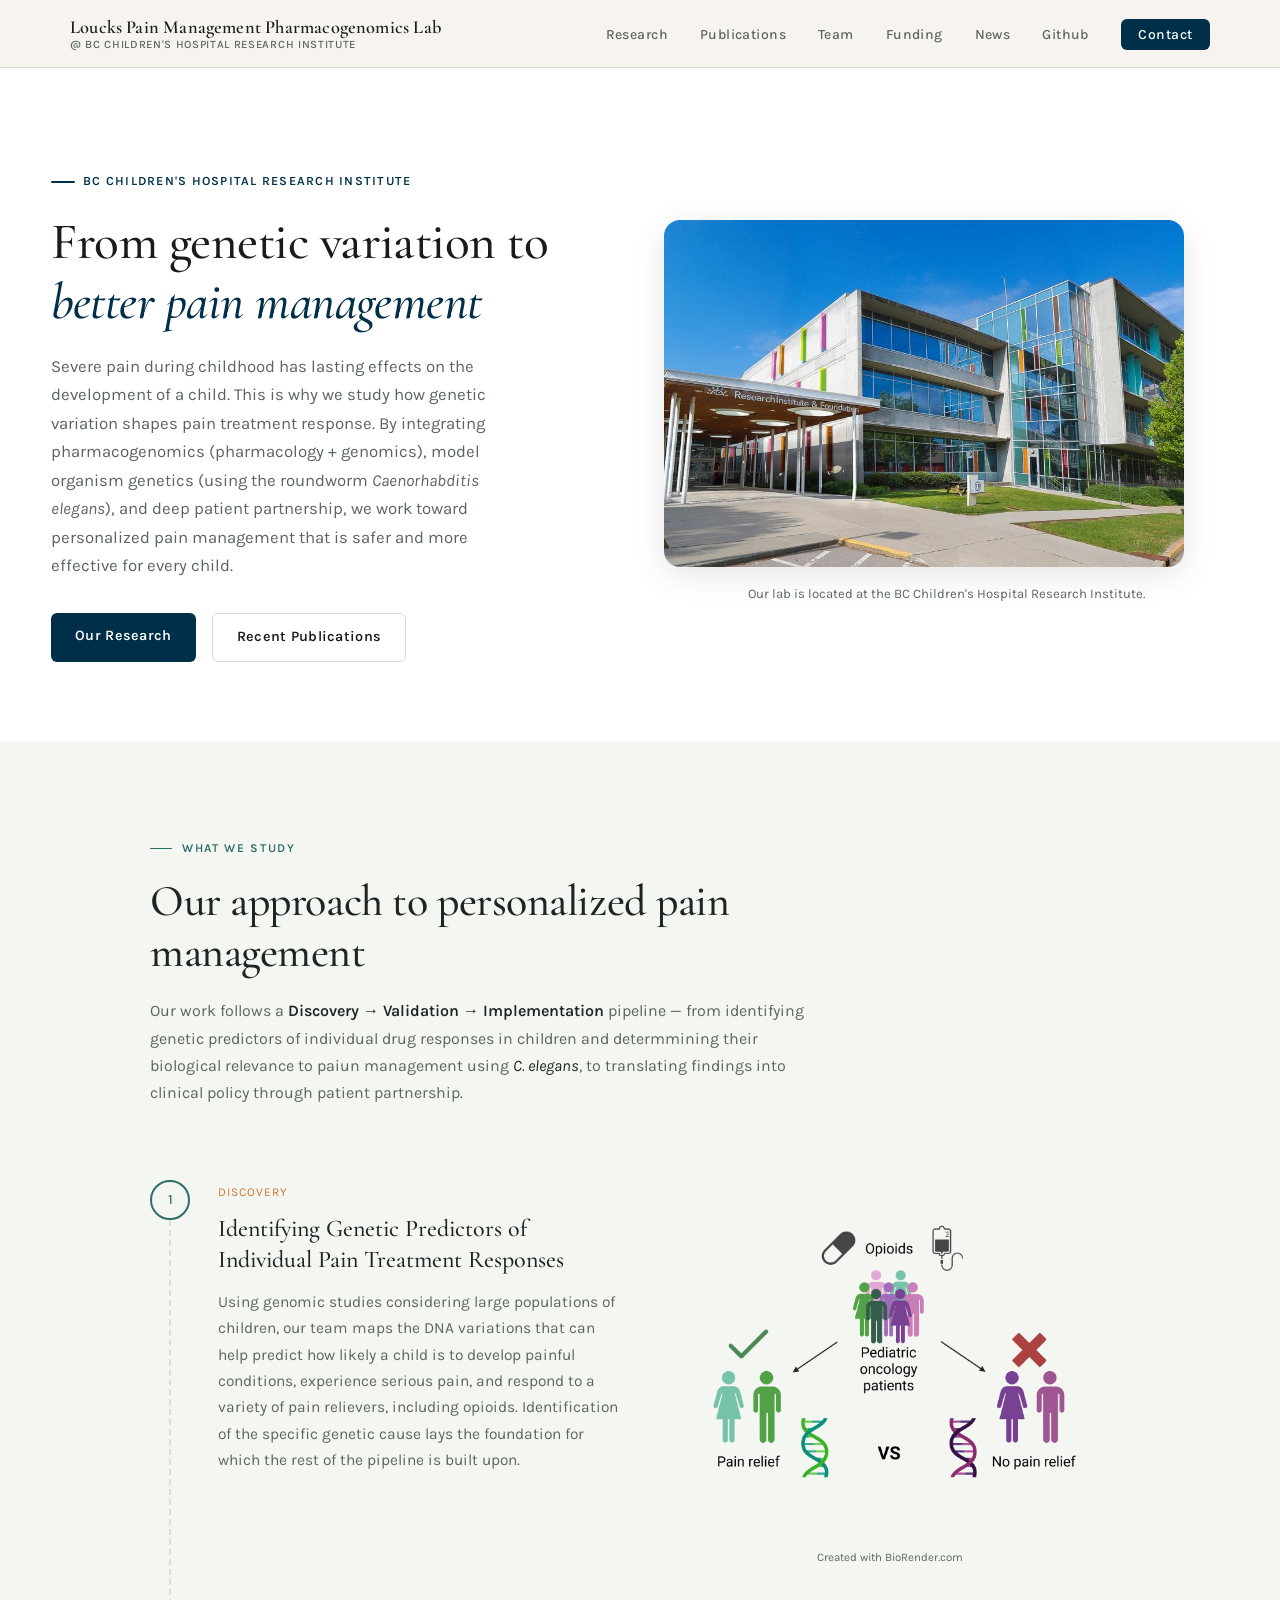
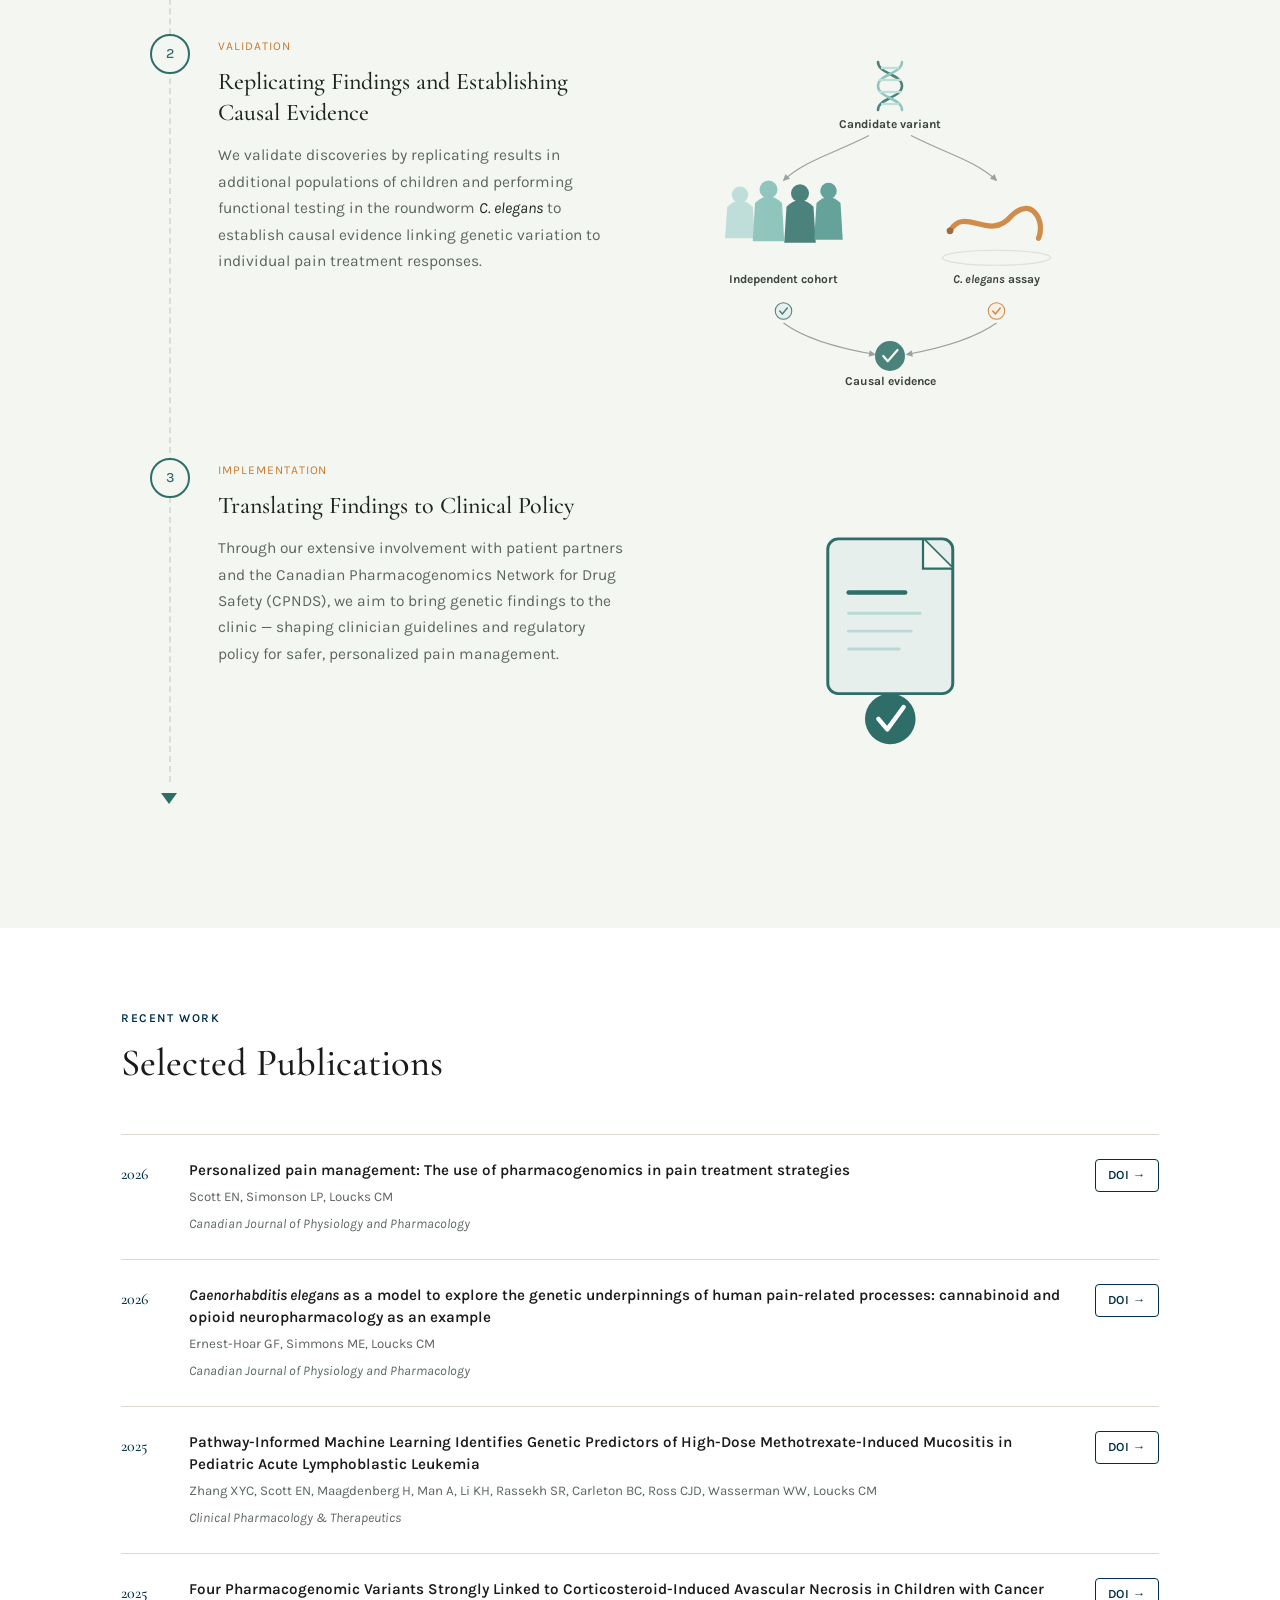
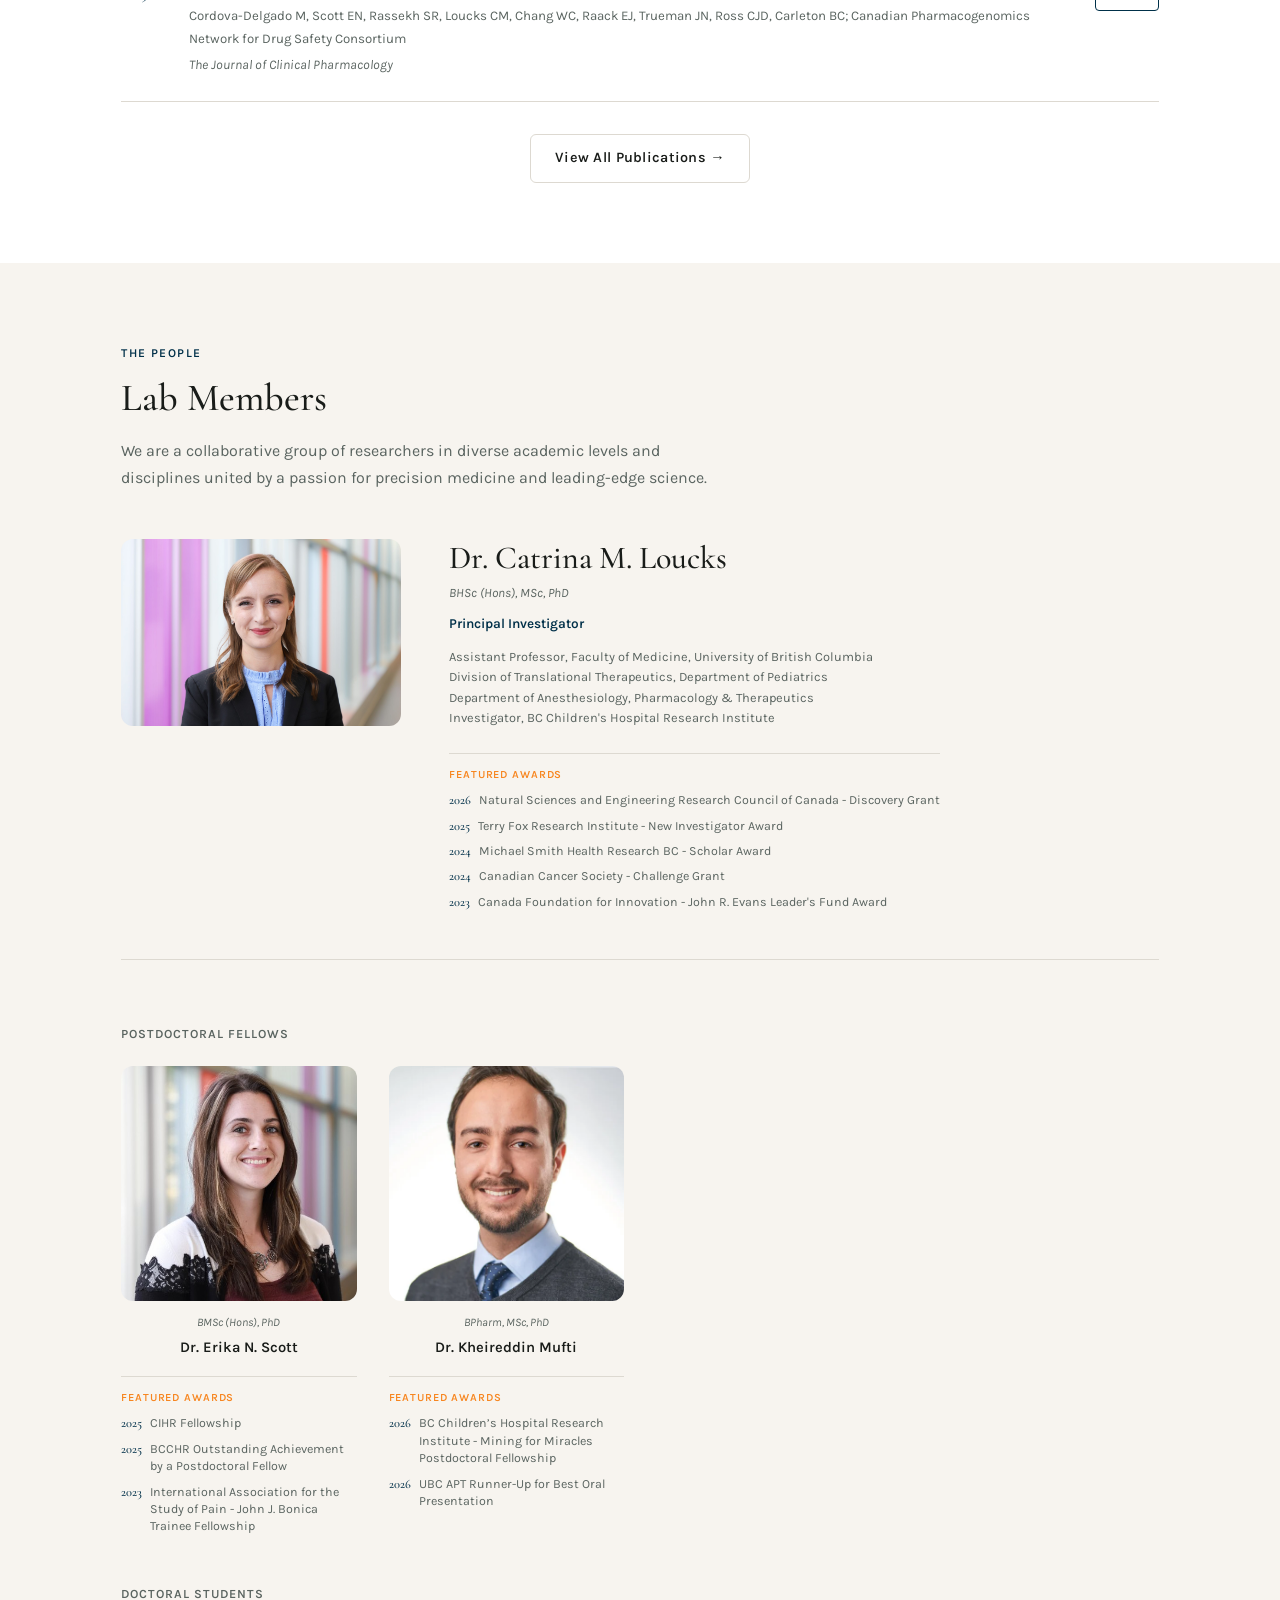
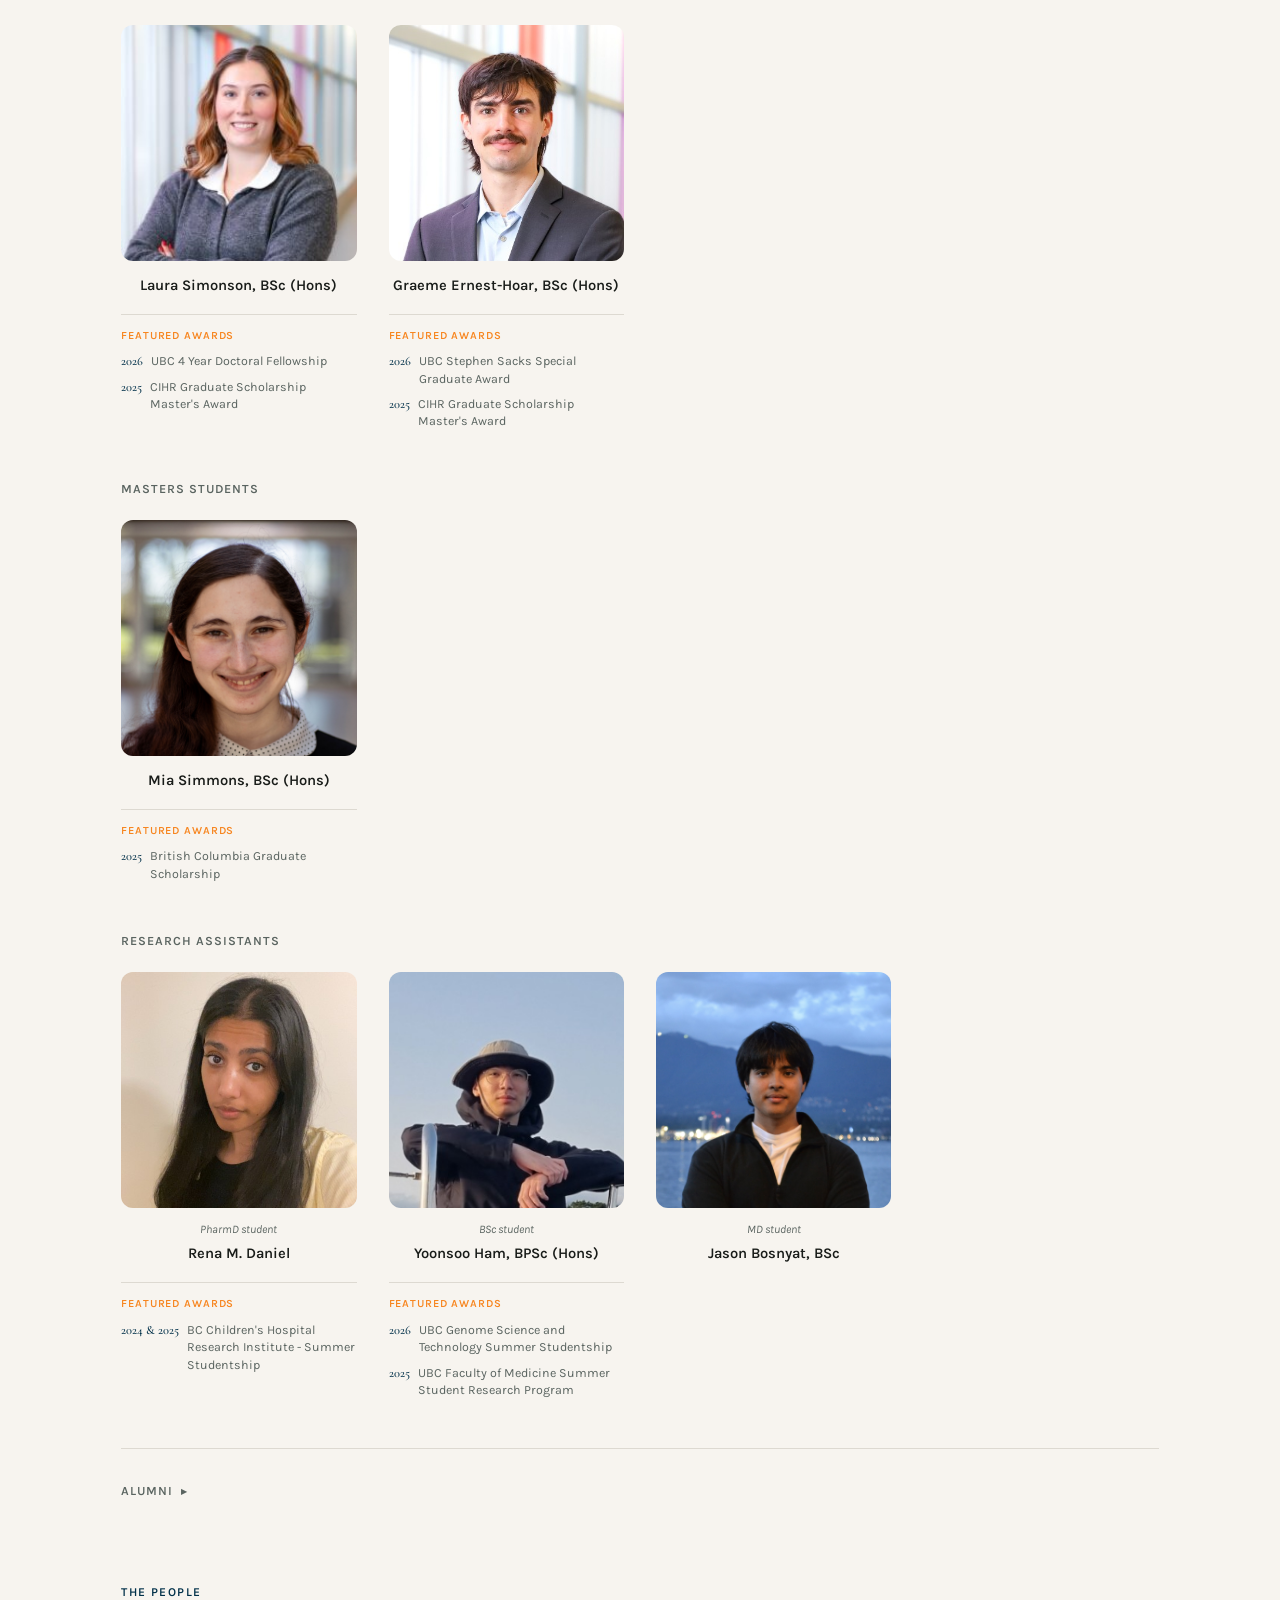
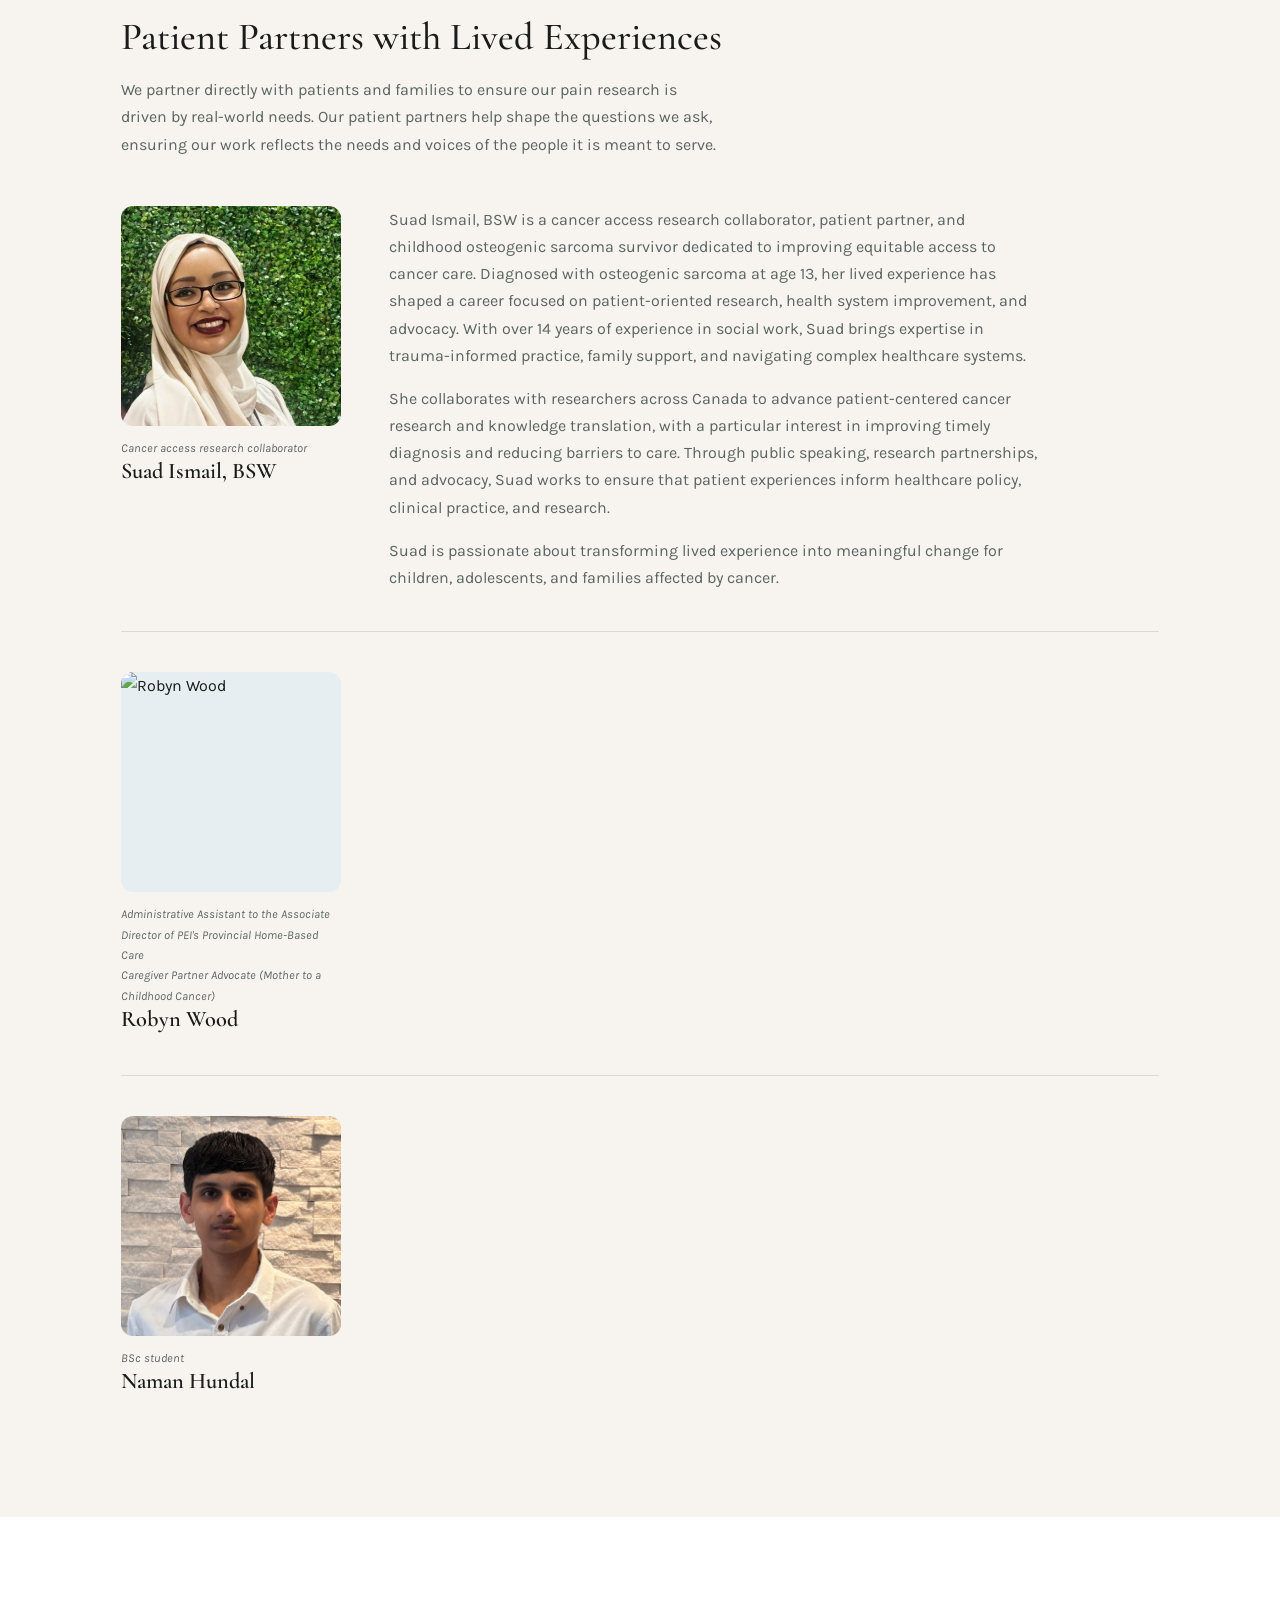
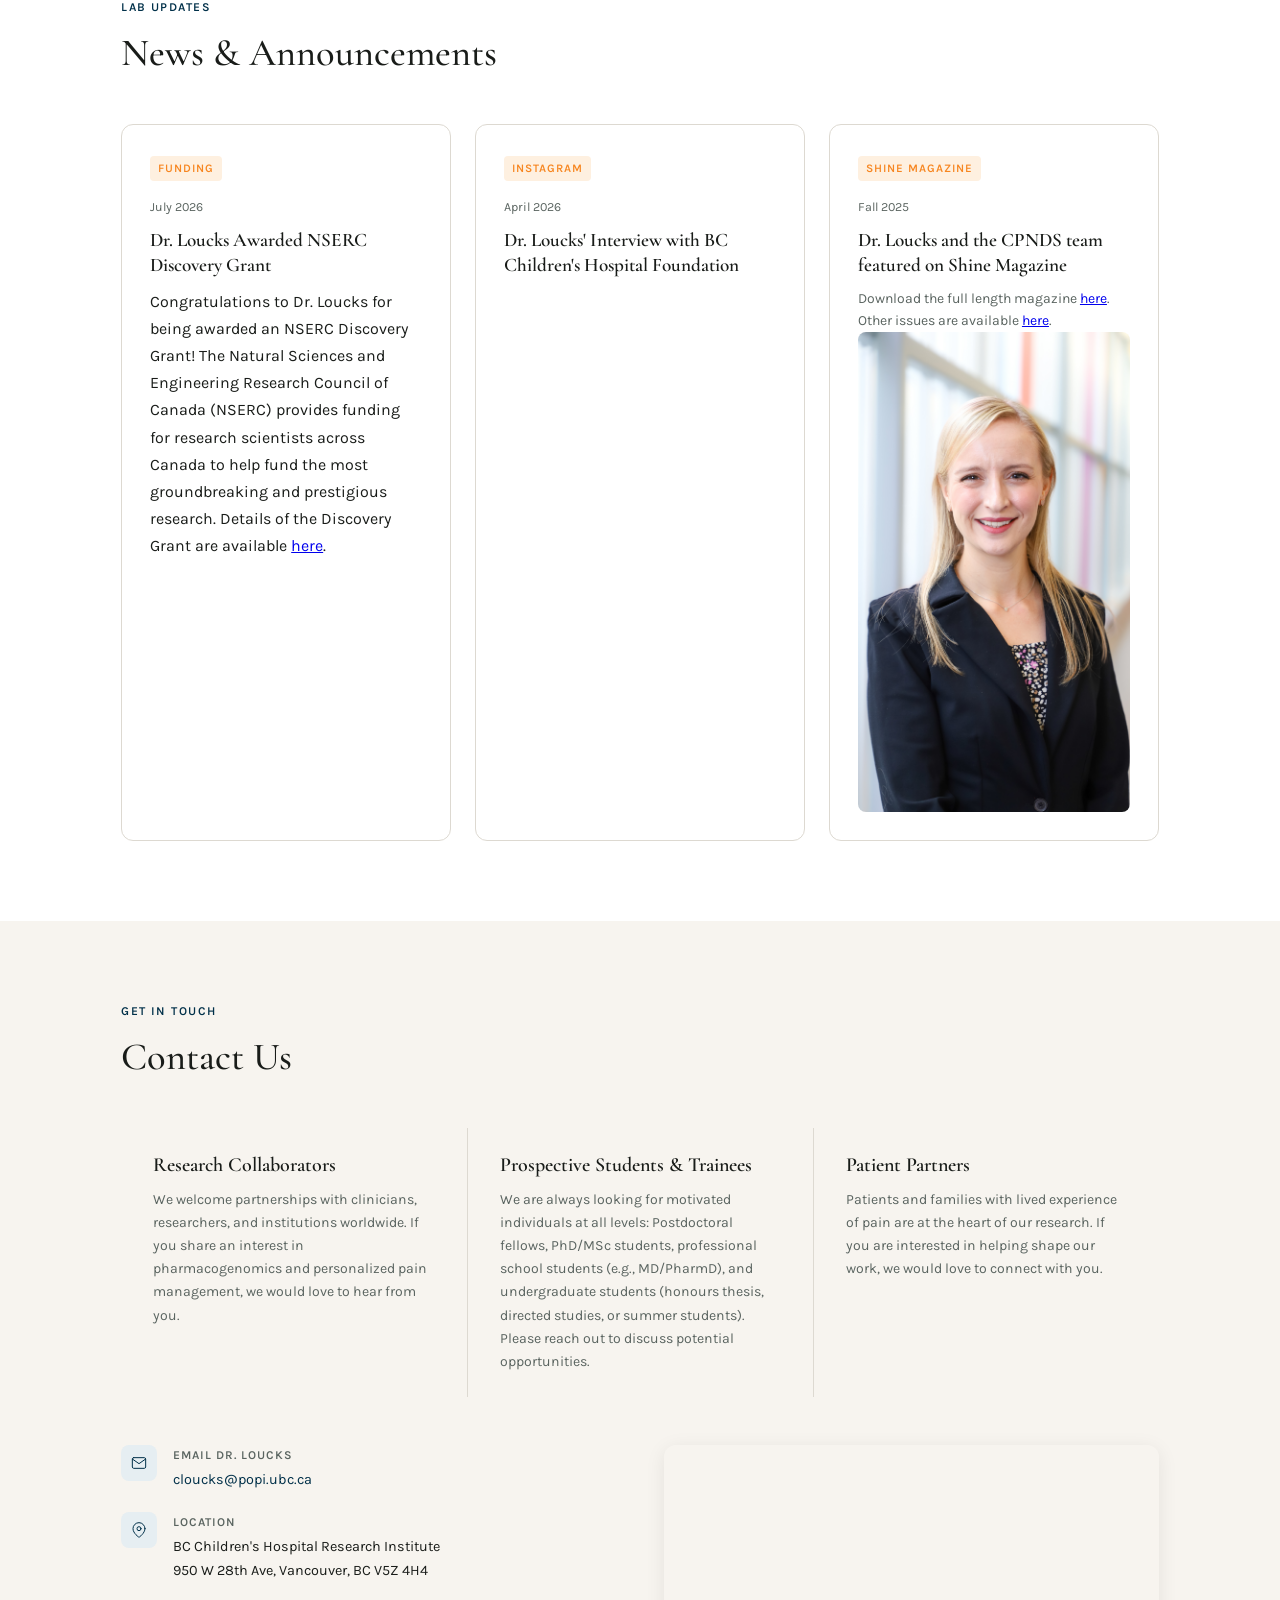
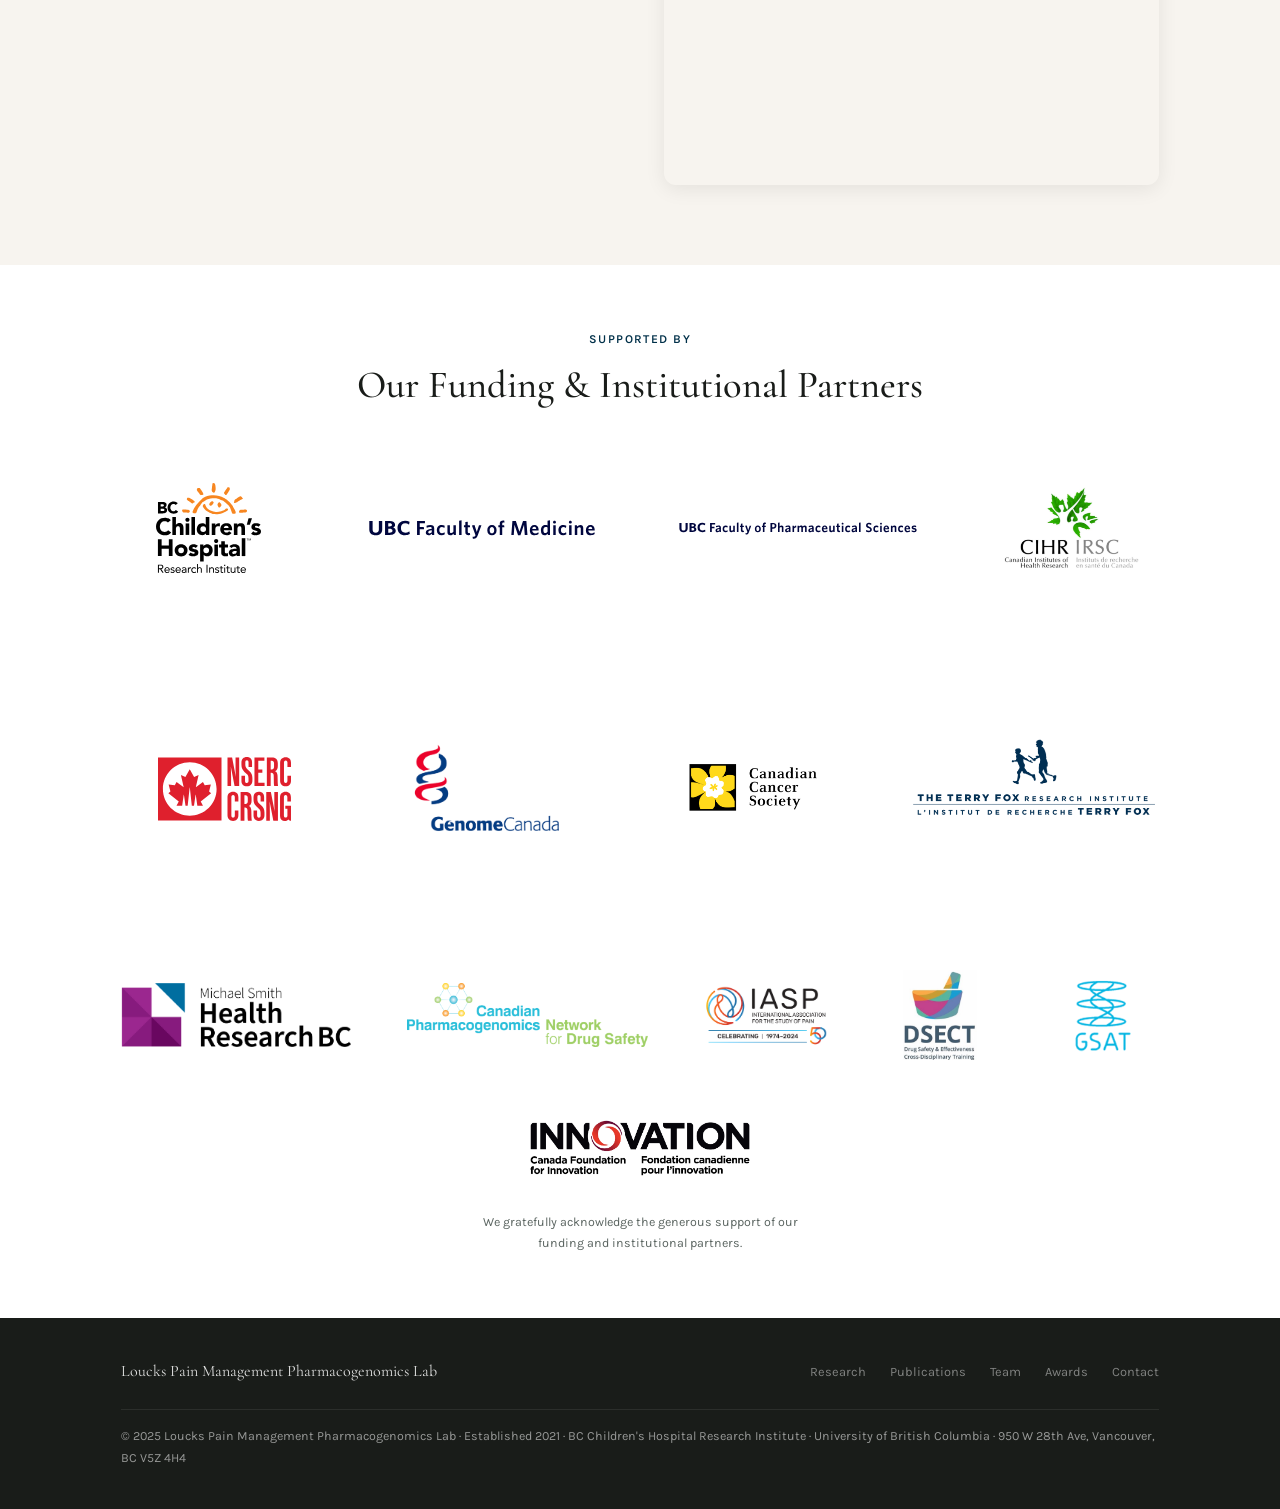
==== index.html @ 2e73eca7 "Added Robyn" ====
<!DOCTYPE html>
<html lang="en">
<head>
  <meta charset="UTF-8" />
  <meta name="viewport" content="width=device-width, initial-scale=1.0" />
  <title>Loucks Pain Management Pharmacogenomics Lab — BC Children's Hospital Research Institute</title>

  <!-- ── Google Fonts ── -->
  <link rel="preconnect" href="https://fonts.googleapis.com" />
  <link rel="preconnect" href="https://fonts.gstatic.com" crossorigin />
  <link href="https://fonts.googleapis.com/css2?family=Cormorant+Garamond:ital,wght@0,400;0,500;0,600;1,400;1,500&family=Karla:wght@400;500;600&display=swap" rel="stylesheet" />

  <link rel="stylesheet" href="style.css" />
</head>
<body>

<!-- ════════════════════════════════════════════════════════════════════
     NAVIGATION
     ════════════════════════════════════════════════════════════════════ -->
<nav>
  <div class="nav-inner">
    <a href="#" class="nav-brand">
      <div class="nav-wordmark">
        Loucks Pain Management Pharmacogenomics Lab
        <span>@ BC Children's Hospital Research Institute</span>
      </div>
    </a>
    <ul class="nav-links">
      <li><a href="#research">Research</a></li>
      <li><a href="#publications">Publications</a></li>
      <li><a href="#team">Team</a></li>
      <li><a href="awards.html">Funding</a></li>
      <li><a href="#news">News</a></li>
      <li><a href="https://github.com/louckslab">Github</a></li>
      <li><a href="#contact" class="nav-contact-btn">Contact</a></li>
    </ul>
  </div>
</nav>

<!-- ════════════════════════════════════════════════════════════════════
     HERO
     ════════════════════════════════════════════════════════════════════ -->
<section id="hero">
  <div class="site-wrap">
    <div class="hero-grid">
      <div>
        <div class="hero-eyebrow">BC Children's Hospital Research Institute</div>
        <h1 class="hero-title">
          From genetic variation to<br>
          <em>better pain management</em>
        </h1>
        <p class="hero-desc">
          Severe pain during childhood has lasting effects on the development of a child. This is why
          we study how genetic variation shapes pain treatment response. By integrating pharmacogenomics (pharmacology
          + genomics), model organism genetics (using the roundworm <em>Caenorhabditis elegans</em>), and deep patient partnership, we work toward
          personalized pain management that is safer and more effective for every child.
        </p>
        <div class="btn-row">
          <a href="#research" class="btn-primary">Our Research</a>
          <a href="#publications" class="btn-outline">Recent Publications</a>
        </div>


      </div>

      <!-- ── Hero visual — BCCHRI building photo with caption ── -->
      <div class="hero-visual">
        <div class="hero-photo">
          <img src="images/Funders/BCCHRI-externalPic.jpg" alt="BC Children's Hospital Research Institute" />
        </div>
        <p class="hero-photo-caption">Our lab is located at the BC Children's Hospital Research Institute.</p>
      </div>
    </div>
  </div>
</section>

<!-- ════════════════════════════════════════════════════════════════════
     RESEARCH  —  progress bar with three stage columns
     ════════════════════════════════════════════════════════════════════ -->

<section id="research" class="research">
  <div class="site-wrap">
 
    <div class="research-head">
      <div class="section-label">What We Study</div>
      <h2 class="section-title">Our approach to personalized pain management</h2>
      <p class="section-lead">
        Our work follows a <strong>Discovery → Validation → Implementation</strong>
        pipeline — from identifying genetic predictors of individual drug responses in children and
        determmining their biological relevance to paiun management using <em>C. elegans</em>, to translating
        findings into clinical policy through patient partnership.
      </p>
    </div>
 
    <!-- Vertical pipeline: one rail runs top to bottom, arrow points down -->
    <div class="pipeline-col">
 
      <article class="stage-row">
        <div class="stage-marker"><div class="ring">1</div></div>
        <div class="stage-content">
          <div class="stage-text">
            <div class="stage-eyebrow">Discovery</div>
            <h3 class="stage-title">Identifying Genetic Predictors of Individual Pain Treatment Responses</h3>
            <p class="stage-desc">Using genomic studies considering large populations of children, our team maps the DNA variations that can help predict how likely a child is 
              to develop painful conditions, experience serious pain, and respond to a variety of pain relievers, including opioids. 
              Identification of the specific genetic cause lays the foundation for which the rest of the pipeline is built upon.</p>
          </div>
          <figure class="stage-figure">
            <div class="stage-figure-visual">
              <img src="images/Figures/discovery-transparent.png" alt="discovery figure" />
            </div>
            <figcaption>Created with BioRender.com</figcaption>
          </figure>
        </div>
      </article>
 
      <article class="stage-row">
        <div class="stage-marker"><div class="ring">2</div></div>
        <div class="stage-content">
          <div class="stage-text">
            <div class="stage-eyebrow">Validation</div>
            <h3 class="stage-title">Replicating Findings and Establishing Causal Evidence</h3>
            <p class="stage-desc">
              We validate discoveries by replicating results in additional populations of children and performing functional testing in the roundworm 
              <em>C. elegans</em> to establish causal evidence linking genetic variation to individual pain treatment responses.
            </p>
          </div>
          <figure class="stage-figure">
            <div class="stage-figure-visual">
              <svg viewBox="0 0 640 480" width="100%" height="100%" role="img" aria-labelledby="valFigTitle valFigDesc">
                <title id="valFigTitle">Replicating findings and establishing causal evidence</title>
                <desc id="valFigDesc">A candidate genetic variant is tested in an independent cohort of children and through functional assays in C. elegans. Both lines of evidence converge on causal evidence linking the variant to pain treatment response.</desc>
          
                <defs>
                  <marker id="arrowhead" viewBox="0 0 10 10" refX="8" refY="5" markerWidth="7" markerHeight="7" orient="auto-start-reverse">
                    <path d="M1,1 L9,5 L1,9 Z" fill="#8B9490"/>
                  </marker>
                </defs>
          
                <style>
                  text { font-family: 'Karla', 'Helvetica Neue', Arial, sans-serif; fill: #1C2521; }
                  .title   { font-size: 16px; font-weight: 700; }
                  .subtle  { font-size: 12.5px; fill: #5B665F; }
                  .connector { fill: none; stroke: #8B9490; stroke-width: 1.6; }
                </style>
          
                <g transform="translate(320,72)">
                  <path d="M-16,-32 C-16,-16 16,-16 16,0 C16,16 -16,16 -16,32" fill="none" stroke="#2F6E68" stroke-width="3.4" stroke-linecap="round"/>
                  <path d="M16,-32 C16,-16 -16,-16 -16,0 C-16,16 16,16 16,32" fill="none" stroke="#7FBDB5" stroke-width="3.4" stroke-linecap="round"/>
                  <line x1="-12" y1="-24" x2="12" y2="-24" stroke="#B7DAD5" stroke-width="3"/>
                  <line x1="-15" y1="-8"  x2="15" y2="-8"  stroke="#B7DAD5" stroke-width="3"/>
                  <line x1="-15" y1="8"   x2="15" y2="8"   stroke="#B7DAD5" stroke-width="3"/>
                  <line x1="-12" y1="24"  x2="12" y2="24"  stroke="#B7DAD5" stroke-width="3"/>
                </g>
                <text class="title" x="320" y="128" text-anchor="middle">Candidate variant</text>
          
                <path class="connector" d="M292,138 C245,162 205,172 178,198" marker-end="url(#arrowhead)"/>
                <path class="connector" d="M348,138 C395,162 435,172 462,198" marker-end="url(#arrowhead)"/>
          
                <g transform="translate(178,255)">
                  <g fill="#B7DAD5">
                    <circle cx="-58" cy="-38" r="11"/>
                    <path d="M-75,-22 Q-58,-38 -41,-22 L-38,20 L-78,20 Z"/>
                  </g>
                  <g fill="#7FBDB5">
                    <circle cx="-20" cy="-45" r="12"/>
                    <path d="M-38,-27 Q-20,-45 -2,-27 L1,24 L-41,24 Z"/>
                  </g>
                  <g fill="#2F6E68">
                    <circle cx="22" cy="-40" r="12"/>
                    <path d="M4,-22 Q22,-40 40,-22 L43,26 L1,26 Z"/>
                  </g>
                  <g fill="#4C948C">
                    <circle cx="60" cy="-43" r="11"/>
                    <path d="M44,-27 Q60,-43 76,-27 L79,22 L41,22 Z"/>
                  </g>
                </g>
                <text class="title"  x="178" y="335" text-anchor="middle">Independent cohort</text>
          
                <g transform="translate(178,372)">
                  <circle r="11" fill="#E7EFED" stroke="#2F6E68" stroke-width="1.4"/>
                  <path d="M-5,0 L-1.5,4 L5,-4" fill="none" stroke="#2F6E68" stroke-width="2" stroke-linecap="round" stroke-linejoin="round"/>
                </g>
          
                <g transform="translate(462,255)">
                  <path d="M-62,10 C-42,-24 -10,26 20,-10 C46,-36 66,-4 56,20"
                        fill="none" stroke="#C97A2E" stroke-width="7" stroke-linecap="round"/>
                  <circle cx="-62" cy="10" r="4.5" fill="#8A5620"/>
                  <ellipse cx="0" cy="46" rx="72" ry="10" fill="none" stroke="#D8DED6" stroke-width="1.6"/>
                </g>
                <text class="title"  x="462" y="335" text-anchor="middle"><tspan font-style="italic">C. elegans</tspan> assay</text>
          
                <g transform="translate(462,372)">
                  <circle r="11" fill="#FBEEE0" stroke="#C97A2E" stroke-width="1.4"/>
                  <path d="M-5,0 L-1.5,4 L5,-4" fill="none" stroke="#C97A2E" stroke-width="2" stroke-linecap="round" stroke-linejoin="round"/>
                </g>
          
                <path class="connector" d="M178,388 C210,412 265,424 300,430" marker-end="url(#arrowhead)"/>
                <path class="connector" d="M462,388 C428,412 375,424 342,430" marker-end="url(#arrowhead)"/>
          
                <g transform="translate(320,432)">
                  <circle r="20" fill="#2F6E68"/>
                  <path d="M-9,0 L-3,7 L10,-8" fill="none" stroke="#F4F6F1" stroke-width="3" stroke-linecap="round" stroke-linejoin="round"/>
                </g>
                <text class="title" x="320" y="470" text-anchor="middle">Causal evidence</text>
              </svg>
            </div>
          </figure>

        </div>
      </article>
 
      <article class="stage-row">
        <div class="stage-marker"><div class="ring">3</div></div>
        <div class="stage-content">
          <div class="stage-text">
            <div class="stage-eyebrow">Implementation</div>
            <h3 class="stage-title">Translating Findings to Clinical Policy</h3>
            <p class="stage-desc">Through our extensive involvement with patient partners and the Canadian Pharmacogenomics Network for Drug Safety (CPNDS), we aim to bring genetic findings 
              to the clinic — shaping clinician guidelines and regulatory policy for safer, personalized pain management.</p>
          </div>
          <figure class="stage-figure">
            <div class="stage-figure-visual">
              <svg class="impl-svg" viewBox="0 0 120 150" width="100%" height="100%" role="img" aria-label="Clinical guideline document with checkmark">
                <!-- page body -->
                <rect x="18" y="10" width="84" height="104" rx="7"
                      fill="#E7EFED" stroke="#2F6E68" stroke-width="2"/>
                <!-- folded corner -->
                <path d="M82,10 L102,30" fill="none" stroke="#2F6E68" stroke-width="2"/>
                <path d="M82,10 L82,30 L102,30" fill="#F4F6F1" stroke="#2F6E68" stroke-width="1.5"/>
                <!-- heading line (teal, bold) -->
                <line x1="32" y1="46" x2="70" y2="46" stroke="#2F6E68" stroke-width="3" stroke-linecap="round"/>
                <!-- body lines (muted) -->
                <line x1="32" y1="60" x2="80" y2="60" stroke="#B7DAD5" stroke-width="2" stroke-linecap="round"/>
                <line x1="32" y1="72" x2="74" y2="72" stroke="#B7DAD5" stroke-width="2" stroke-linecap="round"/>
                <line x1="32" y1="84" x2="66" y2="84" stroke="#B7DAD5" stroke-width="2" stroke-linecap="round"/>
                <!-- checkmark circle -->
                <circle cx="60" cy="131" r="17" fill="#2F6E68"/>
                <path d="M52,131 L58,138 L69,123"
                      fill="none" stroke="white" stroke-width="3"
                      stroke-linecap="round" stroke-linejoin="round"/>
              </svg>
            </div>
          </figure>
        </div>
      </article>
 
    </div>
  </div>
</section>


<!-- ════════════════════════════════════════════════════════════════════
     PUBLICATIONS  —  selected publications from Loucks Lab
     Sources: BCCHR profile page, PubMed / DOI links
     ════════════════════════════════════════════════════════════════════ -->
<section id="publications">
  <div class="site-wrap">
    <div class="section-head">
      <div class="section-label">Recent Work</div>
      <h2 class="section-title">Selected Publications</h2>
    </div>

    <div class="pub-list">

      <!-- Publication 1 -->
      <div class="pub-item">
        <div class="pub-year">2026</div>
        <div>
          <div class="pub-title">Personalized pain management: The use of pharmacogenomics in pain treatment strategies</div>
          <div class="pub-authors">Scott EN, Simonson LP, Loucks CM</div>
          <div class="pub-journal">Canadian Journal of Physiology and Pharmacology</div>
        </div>
        <a href="https://doi.org/10.1139/cjpp-2025-0304" class="pub-link" target="_blank" rel="noopener">DOI →</a>
      </div>

      <!-- Publication 2 -->
      <div class="pub-item">
        <div class="pub-year">2026</div>
        <div>
          <div class="pub-title"><em>Caenorhabditis elegans</em> as a model to explore the genetic underpinnings of human pain-related processes: cannabinoid and opioid neuropharmacology as an example</div>
          <div class="pub-authors">Ernest-Hoar GF, Simmons ME, Loucks CM</div>
          <div class="pub-journal">Canadian Journal of Physiology and Pharmacology</div>
        </div>
        <a href="https://doi.org/10.1139/cjpp-2025-0303" class="pub-link" target="_blank" rel="noopener">DOI →</a>
      </div>

      <!-- Publication 3 -->
      <div class="pub-item">
        <div class="pub-year">2025</div>
        <div>
          <div class="pub-title">Pathway-Informed Machine Learning Identifies Genetic Predictors of High-Dose Methotrexate-Induced Mucositis in Pediatric Acute Lymphoblastic Leukemia</div>
          <div class="pub-authors">Zhang XYC, Scott EN, Maagdenberg H, Man A, Li KH, Rassekh SR, Carleton BC, Ross CJD, Wasserman WW, Loucks CM</div>
          <div class="pub-journal">Clinical Pharmacology &amp; Therapeutics</div>
        </div>
        <a href="https://doi.org/10.1002/cpt.70135" class="pub-link" target="_blank" rel="noopener">DOI →</a>
      </div>

      <!-- Publication 4 -->
      <div class="pub-item">
        <div class="pub-year">2025</div>
        <div>
          <div class="pub-title">Four Pharmacogenomic Variants Strongly Linked to Corticosteroid-Induced Avascular Necrosis in Children with Cancer</div>
          <div class="pub-authors">Cordova-Delgado M, Scott EN, Rassekh SR, Loucks CM, Chang WC, Raack EJ, Trueman JN, Ross CJD, Carleton BC; Canadian Pharmacogenomics Network for Drug Safety Consortium</div>
          <div class="pub-journal">The Journal of Clinical Pharmacology</div>
        </div>
        <a href="https://doi.org/10.1002/jcph.70084" class="pub-link" target="_blank" rel="noopener">DOI →</a>
      </div>

    </div>

    <div class="pub-more">
      <a href="all_publications.html" class="btn-outline">View All Publications →</a>
    </div>
  </div>
</section>

<!-- ════════════════════════════════════════════════════════════════════
     TEAM 
     ════════════════════════════════════════════════════════════════════ -->
<section id="team">
  <div class="site-wrap">
    <div class="section-head">
      <div class="section-label">The People</div>
      <h2 class="section-title">Lab Members</h2>
      <p class="section-lead">
        We are a collaborative group of researchers in diverse academic levels and disciplines united by a passion for precision medicine and leading-edge science.
      </p>
    </div>

      <div class="team-pi">
        <div class="team-pi-photo">
          <img src="images/team/catrina_loucks.jpg" alt="Dr. Catrina M. Loucks" />
        </div>
        <div class="team-pi-info">
          <h3 class="team-pi-name">Dr. Catrina M. Loucks</h3>
          <div class="team-pi-credentials">BHSc (Hons), MSc, PhD</div>
          <div class="team-pi-role">Principal Investigator</div>
          <div class="team-pi-affiliations">
            Assistant Professor, Faculty of Medicine, University of British Columbia<br>
            Division of Translational Therapeutics, Department of Pediatrics<br>
            Department of Anesthesiology, Pharmacology &amp; Therapeutics<br>
            Investigator, BC Children's Hospital Research Institute
          </div>
          <div class="team-pi-awards">
            <div class="team-awards-label">Featured Awards</div>
            <ul class="team-awards-list">
              <li>
                <span class="team-award-year">2026</span>
                <span class="team-award-title">Natural Sciences and Engineering Research Council of Canada - Discovery Grant</span>
              </li>
              <li>
                <span class="team-award-year">2025</span>
                <span class="team-award-title">Terry Fox Research Institute - New Investigator Award</span>
              </li>
              <li>
                <span class="team-award-year">2024</span>
                <span class="team-award-title">Michael Smith Health Research BC - Scholar Award</span>
              </li>
              <li>
                <span class="team-award-year">2024</span>
                <span class="team-award-title">Canadian Cancer Society - Challenge Grant</span>
              </li>
              <li>
                <span class="team-award-year">2023</span>
                <span class="team-award-title">Canada Foundation for Innovation - John R. Evans Leader's Fund Award</span>
              </li>
            </ul>
          </div>
        </div>
      </div>

      <!-- ── Postdoctoral Fellows ── -->
      <div class="team-subsection">
        <div class="team-subsection-title">Postdoctoral Fellows</div>
        <div class="team-grid">
          <div class="team-card">
            <div class="team-avatar">
              <img src="images/team/erika_scott.jpeg" alt="Dr. Erika N. Scott" />
            </div>
            <div class="team-credentials">BMSc (Hons), PhD</div>
            <div class="team-name">Dr. Erika N. Scott</div>
            <div class="team-awards">
              <div class="team-awards-label">Featured Awards</div>
              <ul class="team-awards-list">
                <li>
                  <span class="team-award-year">2025</span>
                  <span class="team-award-title">CIHR Fellowship</span>
                </li>
                <li>
                  <span class="team-award-year">2025</span>
                  <span class="team-award-title">BCCHR Outstanding Achievement by a Postdoctoral Fellow</span>
                </li>
                <li>
                  <span class="team-award-year">2023</span>
                  <span class="team-award-title">International Association for the Study of Pain - John J. Bonica Trainee Fellowship</span>
                </li>
              </ul>
            </div>
          </div>
          <div class="team-card">
            <div class="team-avatar">
              <img src="images/team/khair_mufti.jpg" alt="Dr. Kheireddin Mufti" />
            </div>
            <div class="team-credentials">BPharm, MSc, PhD</div>
            <div class="team-name">Dr. Kheireddin Mufti</div>
            <div class="team-awards">
              <div class="team-awards-label">Featured Awards</div>
              <ul class="team-awards-list">
                <li>
                  <span class="team-award-year">2026</span>
                  <span class="team-award-title">BC Children’s Hospital Research Institute - Mining for Miracles Postdoctoral Fellowship</span>
                </li>
                <li>
                  <span class="team-award-year">2026</span>
                  <span class="team-award-title">UBC APT Runner-Up for Best Oral Presentation</span>
                </li>
              </ul>
            </div>
          </div>
        </div>
      </div>

      <!-- ── Doctoral Students ── -->
      <div class="team-subsection">
        <div class="team-subsection-title">Doctoral Students</div>
        <div class="team-grid">
          <div class="team-card">
            <div class="team-avatar">
              <img src="images/team/laura_simonson.jpg" alt="Laura Simonson" style="object-position: 50% 15%" />
            </div>
            <div class="team-name">Laura Simonson, BSc (Hons)</div>
            <div class="team-awards">
              <div class="team-awards-label">Featured Awards</div>
              <ul class="team-awards-list">
                <li>
                  <span class="team-award-year">2026</span>
                  <span class="team-award-title">UBC 4 Year Doctoral Fellowship</span>
                </li>
                <li>
                  <span class="team-award-year">2025</span>
                  <span class="team-award-title">CIHR Graduate Scholarship Master's Award</span>
                </li>
              </ul>
            </div>
          </div>
          <div class="team-card">
            <div class="team-avatar">
              <img src="images/team/graeme_ernesthoar.jpeg" alt="Graeme Ernest-Hoar" />
            </div>
            <div class="team-name">Graeme Ernest-Hoar, BSc (Hons)</div>
            <div class="team-awards">
              <div class="team-awards-label">Featured Awards</div>
              <ul class="team-awards-list">
                <li>
                  <span class="team-award-year">2026</span>
                  <span class="team-award-title">UBC Stephen Sacks Special Graduate Award</span>
                </li>
                <li>
                  <span class="team-award-year">2025</span>
                  <span class="team-award-title">CIHR Graduate Scholarship Master's Award</span>
                </li>
              </ul>
            </div>
          </div>
        </div>
      </div>

      <!-- ── Masters Students ── -->
      <div class="team-subsection">
        <div class="team-subsection-title">Masters Students</div>
        <div class="team-grid">
          <div class="team-card">
            <div class="team-avatar">
              <img src="images/team/mia_headshot.jpeg" alt="Mia Simmons" style="object-position: 50% 15%"/>
            </div>
            <div class="team-name">Mia Simmons, BSc (Hons)</div>
            <div class="team-awards">
              <div class="team-awards-label">Featured Awards</div>
              <ul class="team-awards-list">
                <li>
                  <span class="team-award-year">2025</span>
                  <span class="team-award-title">British Columbia Graduate Scholarship</span>
                </li>
              </ul>
            </div>
          </div>
        </div>
      </div>

      <!-- ── Research Assistants ── -->
      <div class="team-subsection">
        <div class="team-subsection-title">Research Assistants</div>
        <div class="team-grid">
          <div class="team-card">
            <div class="team-avatar">
              <img src="images/team/rena_daniel.jpeg" alt="Rena M. Daniel" />
            </div>
            <div class="team-credentials">PharmD student</div>
            <div class="team-name">Rena M. Daniel</div>
            <div class="team-awards">
              <div class="team-awards-label">Featured Awards</div>
              <ul class="team-awards-list">
                <li>
                  <span class="team-award-year">2024 & 2025</span>
                  <span class="team-award-title">BC Children's Hospital Research Institute - Summer Studentship</span>
                </li>
              </ul>
            </div>
          </div>
          <div class="team-card">
            <div class="team-avatar">
              <img src="images/team/yoonsoo_2.png" alt="Yoonsoo Ham" />
            </div>
            <div class="team-credentials">BSc student</div>
            <div class="team-name">Yoonsoo Ham, BPSc (Hons)</div>
            <div class="team-awards">
              <div class="team-awards-label">Featured Awards</div>
              <ul class="team-awards-list">
                <li>
                  <span class="team-award-year">2026</span>
                  <span class="team-award-title">UBC Genome Science and Technology Summer Studentship</span>
                </li>
                <li>
                  <span class="team-award-year">2025</span>
                  <span class="team-award-title">UBC Faculty of Medicine Summer Student Research Program</span>
                </li>
              </ul>
            </div>
          </div>

          <div class="team-card">
            <div class="team-avatar">
              <img src="images/team/jason_bosnyat.png" alt="Jason Bosnyat" />
            </div>
            <div class="team-credentials">MD student</div>
            <div class="team-name">Jason Bosnyat, BSc</div>
            </div>
          </div>
          <div>

        </div>
      </div>

      <!-- ── Alumni ── -->
      <details class="team-alumni">
        <summary class="team-alumni-summary">
          <span>Alumni</span>
          <span class="team-alumni-arrow">▸</span>
        </summary>
        <div class="team-alumni-grid">
          <div class="team-alumni-card">
            <div class="team-alumni-avatar">
              <img src="images/team/janet.png" alt="Janet Jia He Zhang" />
            </div>
            <div class="team-alumni-name">Janet (Jia He) Zhang</div>
            <div class="team-alumni-current">MD student</div>
          </div>

          <div class="team-alumni-card">
            <div class="team-alumni-avatar">
              <img src="images/team/CindyZhang.png" alt="Cindy Xiao Yu Zhang" />
            </div>
            <div class="team-alumni-name">Dr. Cindy (Xiao Yu) Zhang, PharmD</div>
            <div class="team-alumni-current">PhD Candidate (Bioinformatics)</div>
          </div>

          <div class="team-alumni-card">
            <div class="team-alumni-avatar">
              <img src="images/team/angie.png" alt="Angie Dhanda" />
            </div>
            <div class="team-alumni-name">Dr. Angie Dhanda, PharmD</div>
            <div class="team-alumni-current">MD student</div>
          </div>

          <div class="team-alumni-card">
            <div class="team-alumni-avatar">
              <img src="images/team/niloo.png" alt="Niloofar Gheshlaghi" />
            </div>
            <div class="team-alumni-name">Niloofar Gheshlaghi, BPSc (Hons)</div>
            <div class="team-alumni-current">MD student</div>
          </div>

        </div>
      </details>
  </div>
</section>

<!-- ════════════════════════════════════════════════════════════════════
     PATIENT PARTNERS WITH LIVED EXPERIENCES
     ════════════════════════════════════════════════════════════════════ -->
<section id="patient-partners">
  <div class="site-wrap">
    <div class="section-head">
      <div class="section-label">The People</div>
      <h2 class="section-title">Patient Partners with Lived Experiences</h2>
      <p class="section-lead">
        We partner directly with patients and families to ensure our pain research is driven by real-world needs. Our patient partners help shape
        the questions we ask, ensuring our work reflects the needs and voices of the people it is meant to serve.
      </p>
    </div>

    <div class="pp-list">

      <div class="pp-card">
        <div class="pp-profile">
          <div class="pp-photo">
            <img src="images/team/suad_ismail.png" alt="Suad Ismail" />
          </div>
          <div class="pp-titles">Cancer access research collaborator</div>
          <div class="pp-name">Suad Ismail, BSW</div>
        </div>
        <div class="pp-bio">
          <p>Suad Ismail, BSW is a cancer access research collaborator, patient partner, and childhood osteogenic sarcoma survivor dedicated to 
          improving equitable access to cancer care. Diagnosed with osteogenic sarcoma at age 13, her lived experience has shaped a career 
          focused on patient-oriented research, health system improvement, and advocacy. With over 14 years of experience in social work, 
          Suad brings expertise in trauma-informed practice, family support, and navigating complex healthcare systems.</p>

          <p>She collaborates with researchers across Canada to advance patient-centered cancer research and knowledge translation, with a 
          particular interest in improving timely diagnosis and reducing barriers to care. Through public speaking, research partnerships, 
          and advocacy, Suad works to ensure that patient experiences inform healthcare policy, clinical practice, and research.</p>

          <p>Suad is passionate about transforming lived experience into meaningful change for children, adolescents, and families affected by 
          cancer.</p>
        </div>
      </div>

      <div class="pp-card">
        <div class="pp-profile">
          <div class="pp-photo">
            <img src="images/team/robyn_wood.jpg" alt="Robyn Wood" />
          </div>
          <div class="pp-titles">Administrative Assistant to the Associate Director of PEI's Provincial Home-Based Care</div>
          <div class="pp-titles">Caregiver Partner Advocate (Mother to a Childhood Cancer)</div>
          <div class="pp-name">Robyn Wood</div>
        </div>
        <div class="pp-bio">
          <p></p>
        </div>
      </div>

      <div class="pp-card">
        <div class="pp-profile">
          <div class="pp-photo">
            <img src="images/team/naman_hundal.jpeg" alt="Naman Hundal" />
          </div>
          <div class="pp-titles">BSc student</div>
          <div class="pp-name">Naman Hundal</div>
        </div>
        <div class="pp-bio">

        </div>
      </div>

    </div>
  </div>
</section>

<!-- ════════════════════════════════════════════════════════════════════
     NEWS
     ════════════════════════════════════════════════════════════════════ -->
<section id="news">
  <div class="site-wrap">
    <div class="section-head">
      <div class="section-label">Lab Updates</div>
      <h2 class="section-title">News &amp; Announcements</h2>
    </div>

    <div class="news-grid">

      <div class="news-card">
        <div class="news-tag">Funding</div>
        <div class="news-date">July 2026</div>
        <h3>Dr. Loucks Awarded NSERC Discovery Grant</h3>
        Congratulations to Dr. Loucks for being awarded an NSERC Discovery Grant! 
        The Natural Sciences and Engineering Research Council of Canada (NSERC) provides funding for research scientists across Canada to help fund the most groundbreaking and prestigious research. 
        Details of the Discovery Grant are available <a href="https://nserc-crsng.canada.ca/en/funding-opportunity/discovery-grants-program-individual#toc-tdm-800" download>here</a>.
      </div>

      <div class="news-card">
        <div class="news-tag">Instagram</div>
        <div class="news-date">April 2026</div>
        <h3>Dr. Loucks' Interview with BC Children's Hospital Foundation</h3>
        <iframe src="https://www.instagram.com/reel/DXqIQvJiuPI/embed/" width="100%" height="480" frameborder="0" scrolling="no" allowtransparency="true" allowfullscreen></iframe>
      </div>

      <div class="news-card">
        <div class="news-tag">Shine Magazine</div>
        <div class="news-date">Fall 2025</div>
        <h3>Dr. Loucks and the CPNDS team featured on Shine Magazine</h3>
        <p>Download the full length magazine <a href="reference files/2025_BCCHF_SHINE_FALL.pdf" download>here</a>. Other issues are available <a href="https://www.bcchf.ca/shine-magazine/" download>here</a>.</p>
        <img src="images/team/Catrina_2.jpg" style="width: 100%; height: 480px; object-fit: cover; border-radius: 8px; display: block;" alt="Dr. Loucks new headshot">
      </div>

    </div>
  </div>
</section>

<!-- ════════════════════════════════════════════════════════════════════
     CONTACT  —  three audience-specific columns + email / location / map
     ════════════════════════════════════════════════════════════════════ -->
<section id="contact">
  <div class="site-wrap">
    <div class="section-head">
      <div class="section-label">Get In Touch</div>
      <h2 class="section-title">Contact Us</h2>
    </div>

    <div class="contact-columns">
      <div class="contact-column">
        <h3>Research Collaborators</h3>
        <p>We welcome partnerships with clinicians, researchers, and institutions worldwide. If you share an interest in pharmacogenomics and personalized pain management, we would love to hear from you.</p>
      </div>
      <div class="contact-column">
        <h3>Prospective Students &amp; Trainees</h3>
        <p>We are always looking for motivated individuals at all levels: Postdoctoral fellows, PhD/MSc students, professional school students (e.g., MD/PharmD), and undergraduate students (honours 
          thesis, directed studies, or summer students). Please reach out to discuss potential opportunities.</p>
      </div>
      <div class="contact-column">
        <h3>Patient Partners</h3>
        <p>Patients and families with lived experience of pain are at the heart of our research. If you are interested in helping shape our work, we would love to connect with you.</p>
      </div>
    </div>

    <div class="contact-grid">
      <div class="contact-info">
        <div class="contact-item">
          <div class="contact-icon">
            <svg viewBox="0 0 24 24"><path d="M4 4h16c1.1 0 2 .9 2 2v12c0 1.1-.9 2-2 2H4c-1.1 0-2-.9-2-2V6c0-1.1.9-2 2-2z"/><polyline points="22,6 12,13 2,6"/></svg>
          </div>
          <div>
            <div class="contact-detail-label">Email Dr. Loucks</div>
            <div class="contact-detail-val"><a href="mailto:cloucks@popi.ubc.ca">cloucks@popi.ubc.ca</a></div>
          </div>
        </div>

        <div class="contact-item">
          <div class="contact-icon">
            <svg viewBox="0 0 24 24"><path d="M21 10c0 7-9 13-9 13s-9-6-9-13a9 9 0 0 1 18 0z"/><circle cx="12" cy="10" r="3"/></svg>
          </div>
          <div>
            <div class="contact-detail-label">Location</div>
            <div class="contact-detail-val">BC Children's Hospital Research Institute<br>950 W 28th Ave, Vancouver, BC V5Z 4H4</div>
          </div>
        </div>
      </div>

      <div class="contact-map">
        <iframe src="https://www.google.com/maps/embed?pb=!1m18!1m12!1m3!1d66127.66582247915!2d-123.17310135289145!3d49.26476215406965!2m3!1f0!2f0!3f0!3m2!1i1024!2i768!4f13.1!3m3!1m2!1s0x5486736f46dd3849%3A0x3b2aa96bc988ca9e!2sBC%20Children&#39;s%20Hospital%20Research%20Institute!5e0!3m2!1sen!2sca!4v1779766204574!5m2!1sen!2sca" width="600" height="450" style="border:0;" allowfullscreen="" loading="lazy" referrerpolicy="no-referrer-when-downgrade"></iframe>
      </div>
    </div>
  </div>
</section>

<!-- ════════════════════════════════════════════════════════════════════
     FUNDERS  —  funding and institutional partner logos
     ════════════════════════════════════════════════════════════════════ -->
<section id="funders">
  <div class="site-wrap">
    <div class="section-label">Supported By</div>
    <h2 class="section-title">Our Funding &amp; Institutional Partners</h2>

    <div class="funder-grid">

      <a href="https://www.bcchr.ca/" target="_blank" rel="noopener" class="funder-logo-lg">
        <img src="images/Funders/BCCHR-Logo.svg" alt="BC Children's Hospital Research Institute" />
      </a>
      <a href="https://www.med.ubc.ca/" target="_blank" rel="noopener">
        <img src="images/Funders/ubcmedicine.svg" alt="UBC Faculty of Medicine" />
      </a>
      <a href="https://pharmsci.ubc.ca/" target="_blank" rel="noopener" class="funder-logo-pharmsci">
        <img src="images/Funders/ubcpharmsci.svg" alt="UBC Faculty of Pharmaceutical Sciences" />
      </a>
      <a href="https://cihr-irsc.gc.ca" target="_blank" rel="noopener" class="funder-logo-lg">
        <img src="images/Funders/cihr.png" alt="Canadian Institutes of Health Research" />
      </a>
      <a href="https://nserc-crsng.canada.ca/" target="_blank" rel="noopener">
        <img src="images/Funders/NSERC.svg" alt="NSERC" />
      </a>
      <a href="https://genomecanada.ca" target="_blank" rel="noopener" class="funder-logo-lg">
        <img src="images/Funders/genomecanada.png" alt="Genome Canada" />
      </a>
      <a href="https://cancer.ca" target="_blank" rel="noopener">
        <img src="images/Funders/canadiancancersociety.png" alt="Canadian Cancer Society" />
      </a>
      <a href="https://tfri.ca" target="_blank" rel="noopener" class="funder-logo-terry">
        <img src="images/Funders/terryfox.png" alt="Terry Fox Research Institute" />
      </a>
      <a href="https://healthresearchbc.ca" target="_blank" rel="noopener">
        <img src="images/Funders/michaelsmith.png" alt="Michael Smith Health Research BC" />
      </a>
      <a href="https://cpnds.ubc.ca" target="_blank" rel="noopener">
        <img src="images/Funders/cpnds.png" alt="Canadian Pharmacogenomics Network for Drug Safety" />
      </a>
      <a href="https://iasp-pain.org" target="_blank" rel="noopener">
        <img src="images/Funders/iasp.png" alt="International Association for the Study of Pain" />
      </a>
      <a href="https://safeandeffectiverx.com" target="_blank" rel="noopener" class="funder-logo-lg">
        <img src="images/Funders/dsect.png" alt="Drug Safety and Effectiveness Cross-Disciplinary Training" />
      </a>
      <a href="https://www.gsat.ubc.ca/" target="_blank" rel="noopener" class="funder-logo-lg">
        <img src="images/Funders/gsat.png" alt="Genome Science and Technology (GSAT) Program, UBC" />
      </a>
      <a href="https://www.innovation.ca/" target="_blank" rel="noopener">
        <img src="images/Funders/innovation.jpg" alt="Canada Foundation for Innovation" />
      </a>

    </div>

    <p class="funder-credit">We gratefully acknowledge the generous support of our funding and institutional partners.</p>
  </div>
</section>

<!-- ════════════════════════════════════════════════════════════════════
     FOOTER
     ════════════════════════════════════════════════════════════════════ -->
<footer>
  <div class="footer-inner">
    <div class="footer-brand">Loucks Pain Management Pharmacogenomics Lab</div>
    <div class="footer-links">
      <a href="#research">Research</a>
      <a href="#publications">Publications</a>
      <a href="#team">Team</a>
      <a href="awards.html">Awards</a>
      <a href="#contact">Contact</a>
    </div>
    <div class="footer-institution">
      © 2025 Loucks Pain Management Pharmacogenomics Lab · Established 2021 · BC Children's Hospital Research Institute ·
      University of British Columbia · 950 W 28th Ave, Vancouver, BC V5Z 4H4
    </div>
  </div>
</footer>

</body>
</html>
---- style.css ----
/* ════════════════════════════════════════════════════════════════
   RESET & BASE
   ════════════════════════════════════════════════════════════════ */
*, *::before, *::after { box-sizing: border-box; margin: 0; padding: 0; }

/* ── BCCHR Brand Colour Palette ──
     Navy    #003049  (primary)
     Orange  #F78620  (accent / highlights)
     See bcchr_reference.html for source.                      */
:root {
  --bg:           #F7F4EF;
  --bg-card:      #FFFFFF;
  --navy:         #003049;
  --navy-mid:     #1A4A6B;
  --navy-pale:    #E6EEF2;
  --orange:       #F78620;
  --orange-pale:  #FEF0E0;
  --text:         #191C19;
  --text-muted:   #5A6460;
  --border:       #DDD9D1;
  --nav-h:        68px;

  /* Research pipeline palette */
  --ink:          #1C2521;
  --ink-soft:     #5B665F;
  --paper:        #F4F6F1;
  --card:         #FFFFFF;
  --teal:         #2F6E68;
  --teal-soft:    #E7EFED;
  --amber:        #C97A2E;
  --line:         #D8DED6;
}

html { scroll-behavior: smooth; }

body {
  font-family: 'Karla', sans-serif;
  background: var(--bg);
  color: var(--text);
  font-size: 16px;
  line-height: 1.7;
}

/* ════════════════════════════════════════════════════════════════
   NAVIGATION  —  sticky frosted-glass bar
   ════════════════════════════════════════════════════════════════ */
nav {
  position: sticky;
  top: 0;
  z-index: 100;
  height: var(--nav-h);
  background: rgba(247, 244, 239, 0.92);
  backdrop-filter: blur(10px);
  border-bottom: 1px solid var(--border);
  display: flex;
  align-items: center;
  padding: 0 max(2rem, 5vw);
}
.nav-inner {
  width: 100%;
  max-width: 1140px;
  margin: 0 auto;
  display: flex;
  align-items: center;
  justify-content: space-between;
  gap: 2rem;
}
.nav-brand {
  display: flex;
  align-items: center;
  gap: 12px;
  text-decoration: none;
  color: inherit;
}
.nav-wordmark { font-family: 'Cormorant Garamond', serif; font-size: 1.15rem; font-weight: 600; letter-spacing: 0.01em; line-height: 1.2; }
.nav-wordmark span { display: block; font-size: 0.7rem; font-family: 'Karla', sans-serif; font-weight: 500; color: var(--text-muted); letter-spacing: 0.06em; text-transform: uppercase; }
.nav-links {
  display: flex;
  gap: 2rem;
  list-style: none;
}
.nav-links a {
  text-decoration: none;
  color: var(--text-muted);
  font-size: 0.875rem;
  font-weight: 500;
  letter-spacing: 0.03em;
  transition: color 0.2s;
}
.nav-links a:hover { color: var(--navy); }
.nav-contact-btn {
  background: var(--navy);
  color: #fff !important;
  padding: 0.45rem 1.1rem;
  border-radius: 6px;
  transition: background 0.2s !important;
}
.nav-contact-btn:hover { background: var(--navy-mid) !important; color: #fff !important; }

/* ════════════════════════════════════════════════════════════════
   LAYOUT WRAPPER
   ════════════════════════════════════════════════════════════════ */
.site-wrap { max-width: 1140px; margin: 0 auto; padding: 0 max(1.5rem, 4vw); }

/* ════════════════════════════════════════════════════════════════
   HERO
   ════════════════════════════════════════════════════════════════ */
#hero {
  padding: 6rem 0 5rem;
  position: relative;
  overflow: hidden;
}
.hero-grid {
  display: grid;
  grid-template-columns: 1fr 1fr;
  gap: 3rem;
  align-items: center;
}
.hero-visual { display: block; }
.hero-photo {
  width: 100%;
  max-width: 520px;
  border-radius: 16px;
  overflow: hidden;
  box-shadow: 0 8px 32px rgba(0,0,0,0.1);
}
.hero-photo img {
  width: 100%;
  display: block;
}
.hero-eyebrow {
  display: inline-flex;
  align-items: center;
  gap: 8px;
  font-size: 0.78rem;
  font-weight: 600;
  letter-spacing: 0.1em;
  text-transform: uppercase;
  color: var(--navy);
  margin-bottom: 1.2rem;
}
.hero-eyebrow::before {
  content: '';
  display: block;
  width: 24px;
  height: 2px;
  background: var(--navy);
  border-radius: 2px;
}
.hero-title {
  font-family: 'Cormorant Garamond', serif;
  font-size: clamp(2.4rem, 4vw, 3.2rem);
  font-weight: 500;
  line-height: 1.18;
  letter-spacing: -0.01em;
  color: var(--text);
  margin-bottom: 1.25rem;
}
.hero-title em {
  font-style: italic;
  color: var(--navy);
}
.hero-desc {
  color: var(--text-muted);
  font-size: 1.05rem;
  max-width: 46ch;
  margin-bottom: 2rem;
}
.btn-row { display: flex; gap: 1rem; flex-wrap: wrap; }
.btn-primary {
  display: inline-block;
  background: var(--navy);
  color: #fff;
  text-decoration: none;
  padding: 0.7rem 1.5rem;
  border-radius: 6px;
  font-weight: 600;
  font-size: 0.9rem;
  letter-spacing: 0.02em;
  transition: background 0.2s, transform 0.15s;
}
.btn-primary:hover { background: var(--navy-mid); transform: translateY(-1px); }
.btn-outline {
  display: inline-block;
  border: 1.5px solid var(--border);
  color: var(--text);
  text-decoration: none;
  padding: 0.7rem 1.5rem;
  border-radius: 6px;
  font-weight: 600;
  font-size: 0.9rem;
  letter-spacing: 0.02em;
  transition: border-color 0.2s, color 0.2s;
}
.btn-outline:hover { border-color: var(--navy); color: var(--navy); }

/* ── Hero visual — institute photo with logo overlay ── */
#hero { background: var(--bg-card); }
#hero .site-wrap { max-width: 1320px; }
.hero-photo-caption {
  text-align: center;
  font-size: 0.82rem;
  color: var(--text-muted);
  margin-top: 1rem;
}

/* ════════════════════════════════════════════════════════════════
   SECTION SHARED
   ════════════════════════════════════════════════════════════════ */
section { padding: 5rem 0; }
.section-label {
  font-size: 0.75rem;
  font-weight: 600;
  letter-spacing: 0.12em;
  text-transform: uppercase;
  color: var(--navy);
  margin-bottom: 0.75rem;
}
.section-title {
  font-family: 'Cormorant Garamond', serif;
  font-size: clamp(1.8rem, 3vw, 2.4rem);
  font-weight: 500;
  line-height: 1.2;
  margin-bottom: 1rem;
}
.section-lead {
  color: var(--text-muted);
  max-width: 60ch;
  margin-bottom: 3rem;
}
.section-head { margin-bottom: 3rem; }
.divider { border: none; border-top: 1px solid var(--border); }

/* ════════════════════════════════════════════════════════════════
   RESEARCH  —  vertical pipeline with numbered rings (teal/amber)
   ════════════════════════════════════════════════════════════════ */
#research,
.research {
  background: var(--paper);
  color: var(--ink);
  padding: 96px 32px 112px;
}
#research .site-wrap,
.research .site-wrap {
  max-width: 980px;
  margin: 0 auto;
  padding: 0;
}

/* ---------- Header ---------- */
#research .research-head,
.research .research-head {
  max-width: 660px;
  margin-bottom: 72px;
}
#research .section-label,
.research .section-label {
  font-family: 'Karla', sans-serif;
  font-size: 12px;
  letter-spacing: .14em;
  text-transform: uppercase;
  color: var(--teal);
  display: flex;
  align-items: center;
  gap: 10px;
  margin-bottom: 18px;
}
#research .section-label::before,
.research .section-label::before {
  content: '';
  width: 22px;
  height: 1px;
  background: var(--teal);
}
#research .section-title,
.research .section-title {
  font-family: 'Cormorant Garamond', serif;
  font-weight: 500;
  font-size: clamp(30px, 3.6vw, 44px);
  line-height: 1.15;
  letter-spacing: -0.01em;
  margin: 0 0 20px;
}
#research .section-lead,
.research .section-lead {
  font-size: 16px;
  line-height: 1.7;
  color: var(--ink-soft);
  margin: 0;
  max-width: none;
}
#research .section-lead strong,
.research .section-lead strong {
  color: var(--ink);
  font-weight: 600;
}
#research .section-lead em,
.research .section-lead em {
  font-style: italic;
  color: var(--ink);
}

/* ---------- Pipeline: vertical row list with downward arrow ---------- */
.pipeline-col {
  position: relative;
}
.pipeline-col::before {
  content: '';
  position: absolute;
  left: 19px;
  top: 22px;
  bottom: 34px;
  width: 0;
  border-left: 2px dashed var(--line);
}
.pipeline-col::after {
  content: '';
  position: absolute;
  left: 11px;
  bottom: 12px;
  width: 0;
  height: 0;
  border-left: 8px solid transparent;
  border-right: 8px solid transparent;
  border-top: 11px solid var(--teal);
}

.stage-row {
  display: grid;
  grid-template-columns: 40px 1fr;
  column-gap: 28px;
  padding-bottom: 64px;
}
.stage-row:last-child {
  padding-bottom: 0;
}

.stage-marker {
  position: relative;
  z-index: 1;
  display: flex;
  justify-content: center;
  padding-top: 2px;
}
.ring {
  width: 40px;
  height: 40px;
  border-radius: 50%;
  background: var(--paper);
  border: 2px solid var(--teal);
  display: flex;
  align-items: center;
  justify-content: center;
  font-family: 'Karla', sans-serif;
  font-size: 14px;
  font-weight: 500;
  color: var(--teal);
}

/* content: text (left) + larger figure (right) */
.stage-content {
  display: flex;
  gap: 24px;
  align-items: flex-start;
}

.stage-text {
  flex: 1 1 34%;
  min-width: 0;
  padding-top: 4px;
}

.stage-eyebrow {
  font-family: 'Karla', sans-serif;
  font-size: 12px;
  letter-spacing: .08em;
  text-transform: uppercase;
  color: var(--amber);
  margin-bottom: 10px;
}

.stage-title {
  font-family: 'Cormorant Garamond', serif;
  font-weight: 500;
  font-size: 24px;
  line-height: 1.3;
  margin: 0 0 14px;
}

.stage-desc {
  font-size: 15.5px;
  line-height: 1.7;
  color: var(--ink-soft);
  margin: 0;
}
.stage-desc em {
  font-style: italic;
  color: var(--ink);
}

.stage-figure {
  flex: 1 1 60%;
  max-width: 480px;
}

.stage-figure-visual {
  position: relative;
  aspect-ratio: 4 / 3;
  border-radius: 4px;
  display: flex;
  align-items: center;
  justify-content: center;
  overflow: hidden;
}
.stage-figure-visual svg {
  width: 180%;
  height: 180%;
  color: var(--teal);
  opacity: .85;
}
.stage-figure-visual svg.impl-svg {
  width: auto;
  height: 62%;
  opacity: 1;
}
.stage-figure-visual img {
  width: 100%;
  height: 100%;
  object-fit: contain;
}

.placeholder-tag {
  position: absolute;
  top: 12px;
  right: 12px;
  font-family: 'Karla', sans-serif;
  font-size: 10px;
  letter-spacing: .06em;
  text-transform: uppercase;
  color: var(--teal);
  background: var(--paper);
  border: 1px dashed var(--teal);
  padding: 3px 8px;
  border-radius: 20px;
}

.stage-figure figcaption {
  font-family: 'Karla', sans-serif;
  font-size: 11.5px;
  color: var(--ink-soft);
  margin-top: 10px;
  text-align: center;
}

/* ════════════════════════════════════════════════════════════════
   PUBLICATIONS
   ════════════════════════════════════════════════════════════════ */
#publications { background: var(--bg-card); }
.pub-list { display: flex; flex-direction: column; gap: 0; }
.pub-item {
  display: grid;
  grid-template-columns: 3rem 1fr auto;
  gap: 1.25rem;
  align-items: start;
  padding: 1.5rem 0;
  border-bottom: 1px solid var(--border);
}
.pub-item:first-child { border-top: 1px solid var(--border); }
.pub-year {
  font-family: 'Cormorant Garamond', serif;
  font-size: 1rem;
  font-weight: 500;
  color: var(--navy);
  padding-top: 2px;
}
.pub-title {
  font-weight: 600;
  font-size: 0.95rem;
  line-height: 1.45;
  margin-bottom: 0.3rem;
}
.pub-authors {
  font-size: 0.83rem;
  color: var(--text-muted);
  margin-bottom: 0.25rem;
}
.pub-journal {
  font-size: 0.83rem;
  font-style: italic;
  color: var(--text-muted);
}
.pub-link {
  display: inline-block;
  font-size: 0.78rem;
  font-weight: 600;
  letter-spacing: 0.04em;
  text-transform: uppercase;
  color: var(--navy);
  text-decoration: none;
  border: 1px solid var(--navy);
  padding: 0.3rem 0.75rem;
  border-radius: 4px;
  transition: background 0.15s, color 0.15s;
  white-space: nowrap;
}
.pub-link:hover { background: var(--navy); color: #fff; }
.pub-more {
  margin-top: 2rem;
  text-align: center;
}

/* ════════════════════════════════════════════════════════════════
   TEAM
   ════════════════════════════════════════════════════════════════ */
#team { background: var(--bg); }

/* ── PI (standalone, above grid) ── */
.team-pi {
  display: flex;
  gap: 3rem;
  align-items: flex-start;
  margin-bottom: 4rem;
  padding-bottom: 3rem;
  border-bottom: 1px solid var(--border);
}
.team-pi-photo {
  width: 280px;
  flex-shrink: 0;
}
.team-pi-photo img {
  width: 100%;
  border-radius: 12px;
  display: block;
}
.team-pi-name {
  font-family: 'Cormorant Garamond', serif;
  font-size: 2rem;
  font-weight: 500;
  margin-bottom: 0.25rem;
  line-height: 1.2;
}
.team-pi-credentials {
  font-size: 0.8rem;
  color: var(--text-muted);
  font-style: italic;
  margin-bottom: 0.5rem;
}
.team-pi-role {
  font-size: 0.85rem;
  font-weight: 600;
  color: var(--navy);
  margin-bottom: 0.75rem;
}
.team-pi-affiliations {
  font-size: 0.8rem;
  color: var(--text-muted);
  line-height: 1.6;
  margin-bottom: 1.5rem;
}

/* ── Non-PI grid ── */
.team-grid {
  display: grid;
  grid-template-columns: repeat(auto-fill, minmax(220px, 1fr));
  gap: 2rem;
}
.team-card { text-align: center; }
.team-avatar {
  width: 100%;
  aspect-ratio: 1;
  border-radius: 12px;
  overflow: hidden;
  margin-bottom: 0.75rem;
}
.team-avatar img {
  width: 100%;
  height: 100%;
  object-fit: cover;
  display: block;
}
.team-name {
  font-weight: 600;
  font-size: 0.92rem;
  margin-bottom: 2px;
}
.team-credentials {
  font-size: 0.72rem;
  color: var(--text-muted);
  font-style: italic;
  margin-bottom: 2px;
}
.team-role {
  font-size: 0.8rem;
  color: var(--text-muted);
}

/* ── Featured Awards (inside team cards) ── */
.team-pi-awards,
.team-awards {
  margin-top: 1rem;
  padding-top: 0.75rem;
  border-top: 1px solid var(--border);
  text-align: left;
}
.team-awards-label {
  font-size: 0.68rem;
  font-weight: 600;
  letter-spacing: 0.08em;
  text-transform: uppercase;
  color: var(--orange);
  margin-bottom: 0.5rem;
}
.team-awards-list {
  list-style: none;
  display: flex;
  flex-direction: column;
  gap: 0.5rem;
}
.team-awards-list li {
  display: flex;
  gap: 0.5rem;
  align-items: baseline;
  font-size: 0.78rem;
  line-height: 1.4;
}
.team-award-year {
  font-family: 'Cormorant Garamond', serif;
  font-weight: 500;
  color: var(--navy);
  white-space: nowrap;
  flex-shrink: 0;
}
.team-award-title {
  color: var(--text-muted);
}

/* ── Team subsections ── */
.team-subsection { margin-bottom: 3rem; }
.team-subsection-title {
  font-size: 0.78rem;
  font-weight: 600;
  letter-spacing: 0.08em;
  text-transform: uppercase;
  color: var(--text-muted);
  margin-bottom: 1.25rem;
}

/* ── Alumni collapsible ── */
.team-alumni {
  border-top: 1px solid var(--border);
  padding-top: 2rem;
  margin-top: 1rem;
}
.team-alumni-summary {
  display: flex;
  align-items: center;
  gap: 0.5rem;
  cursor: pointer;
  list-style: none;
  font-size: 0.78rem;
  font-weight: 600;
  letter-spacing: 0.08em;
  text-transform: uppercase;
  color: var(--text-muted);
  user-select: none;
}
.team-alumni-summary::-webkit-details-marker { display: none; }
.team-alumni-arrow { transition: transform 0.2s; font-size: 0.7rem; }
.team-alumni[open] .team-alumni-arrow { transform: rotate(90deg); }
.team-alumni-grid {
  margin-top: 1rem;
  display: grid;
  grid-template-columns: repeat(auto-fill, minmax(130px, 1fr));
  gap: 1rem;
}
.team-alumni-card {
  text-align: center;
}
.team-alumni-avatar {
  width: 100%;
  aspect-ratio: 1;
  border-radius: 8px;
  overflow: hidden;
  margin-bottom: 0.5rem;
  background: var(--navy-pale);
  display: flex;
  align-items: center;
  justify-content: center;
}
.team-alumni-avatar img {
  width: 100%;
  height: 100%;
  object-fit: cover;
  display: block;
}
.team-alumni-initials {
  font-family: 'Cormorant Garamond', serif;
  font-size: 1.5rem;
  font-weight: 600;
  color: var(--navy);
}
.team-alumni-name {
  font-weight: 600;
  font-size: 0.82rem;
  color: var(--text);
}
.team-alumni-current {
  font-size: 0.72rem;
  color: var(--text-muted);
}

/* ── Patient Partners with Lived Experiences ── */
#patient-partners { padding-top: 0; }
.pp-list {
  display: flex;
  flex-direction: column;
  gap: 2.5rem;
}
.pp-card {
  display: flex;
  gap: 3rem;
  align-items: flex-start;
  padding-bottom: 2.5rem;
  border-bottom: 1px solid var(--border);
}
.pp-card:last-child { border-bottom: none; }
.pp-profile {
  width: 220px;
  flex-shrink: 0;
}
.pp-photo {
  aspect-ratio: 1;
  border-radius: 12px;
  overflow: hidden;
  margin-bottom: 0.75rem;
  background: var(--navy-pale);
}
.pp-photo img {
  width: 100%;
  height: 100%;
  object-fit: cover;
  display: block;
}
.pp-name {
  font-family: 'Cormorant Garamond', serif;
  font-size: 1.4rem;
  font-weight: 600;
  line-height: 1.2;
  margin-bottom: 2px;
}
.pp-titles {
  font-size: 0.75rem;
  font-style: italic;
  color: var(--text-muted);
}
.pp-bio {
  color: var(--text-muted);
  max-width: 65ch;
}
.pp-bio p { margin-bottom: 1rem; }
.pp-bio p:last-child { margin-bottom: 0; }

/* ════════════════════════════════════════════════════════════════
    NEWS
    ════════════════════════════════════════════════════════════════ */
#news { background: var(--bg-card); }
.news-grid {
  display: grid;
  grid-template-columns: repeat(auto-fit, minmax(280px, 1fr));
  gap: 1.5rem;
}
.news-card {
  background: var(--bg-card);
  border: 1px solid var(--border);
  border-radius: 12px;
  padding: 1.75rem;
  transition: box-shadow 0.2s, transform 0.2s;
}
.news-card:hover { box-shadow: 0 4px 24px rgba(0,0,0,0.07); transform: translateY(-2px); }
.news-tag {
  display: inline-block;
  font-size: 0.72rem;
  font-weight: 600;
  letter-spacing: 0.09em;
  text-transform: uppercase;
  color: var(--orange);
  background: var(--orange-pale);
  padding: 3px 8px;
  border-radius: 4px;
  margin-bottom: 1rem;
}
.news-date {
  font-size: 0.78rem;
  color: var(--text-muted);
  margin-bottom: 0.6rem;
}
.news-card h3 {
  font-family: 'Cormorant Garamond', serif;
  font-size: 1.2rem;
  font-weight: 600;
  line-height: 1.3;
  margin-bottom: 0.6rem;
}
.news-card p {
  font-size: 0.875rem;
  color: var(--text-muted);
  line-height: 1.6;
}

/* ════════════════════════════════════════════════════════════════
   CONTACT
   ════════════════════════════════════════════════════════════════ */
#contact { background: var(--bg); }
.contact-grid {
  display: grid;
  grid-template-columns: 1fr 1fr;
  gap: 3rem;
  align-items: start;
}
.contact-map {
  border-radius: 12px;
  overflow: hidden;
  box-shadow: 0 4px 20px rgba(0,0,0,0.08);
  position: sticky;
  top: 2rem;
}
.contact-map iframe {
  width: 100%;
  height: 100%;
  min-height: 340px;
  display: block;
}
.contact-info h2 {
  font-family: 'Cormorant Garamond', serif;
  font-size: 2rem;
  font-weight: 500;
  margin-bottom: 1rem;
}
.contact-info p {
  color: var(--text-muted);
  margin-bottom: 2rem;
  max-width: 42ch;
}
.contact-item {
  display: flex;
  align-items: flex-start;
  gap: 1rem;
  margin-bottom: 1.25rem;
}
.contact-icon {
  width: 36px;
  height: 36px;
  border-radius: 8px;
  background: var(--navy-pale);
  display: flex;
  align-items: center;
  justify-content: center;
  flex-shrink: 0;
}
.contact-icon svg { width: 16px; height: 16px; stroke: var(--navy); fill: none; stroke-width: 1.5; stroke-linecap: round; stroke-linejoin: round; }
.contact-detail-label {
  font-size: 0.75rem;
  text-transform: uppercase;
  letter-spacing: 0.08em;
  font-weight: 600;
  color: var(--text-muted);
  margin-bottom: 2px;
}
.contact-detail-val {
  font-size: 0.9rem;
  color: var(--text);
}
.contact-detail-val a {
  color: var(--navy);
  text-decoration: none;
}

/* ── Contact columns — audience streams separated by vertical rules ── */
.contact-columns {
  display: grid;
  grid-template-columns: repeat(3, 1fr);
  gap: 0;
  margin-bottom: 3rem;
}
.contact-column {
  padding: 1.5rem 2rem;
}
.contact-column + .contact-column {
  border-left: 1px solid var(--border);
}
.contact-column h3 {
  font-family: 'Cormorant Garamond', serif;
  font-size: 1.25rem;
  font-weight: 600;
  margin-bottom: 0.6rem;
  line-height: 1.3;
}
.contact-column p {
  font-size: 0.88rem;
  color: var(--text-muted);
  line-height: 1.65;
  margin-bottom: 0;
}

/* ════════════════════════════════════════════════════════════════
   FUNDERS  —  logos for funding & institutional partners
   ════════════════════════════════════════════════════════════════ */
#funders {
  background: var(--bg-card);
  padding: 4rem 0;
  text-align: center;
}
#funders .section-label {
  text-align: center;
}
#funders .section-title {
  text-align: center;
  margin-bottom: 2.5rem;
}
.funder-grid {
  display: flex;
  flex-wrap: wrap;
  align-items: center;
  justify-content: space-evenly;
  gap: 3.5rem;
  margin-bottom: 2rem;
}
.funder-grid a {
  display: flex;
  flex: 1;
  align-items: center;
  justify-content: center;
  transition: opacity 0.2s;
}
.funder-grid a:hover { opacity: 0.7; }
.funder-grid img {
  height: 64px;
  width: auto;
  max-width: 260px;
  object-fit: contain;
}
.funder-logo-lg img {
  height: 90px;
}
.funder-logo-xl img {
  height: 120px;
}
.funder-logo-xxl img {
  height: 105px;
}
.funder-logo-pharmsci img {
  height: 160px;
}
.funder-logo-terry img {
  height: 250px;
}
.funder-credit {
  font-size: 0.78rem;
  color: var(--text-muted);
  max-width: 50ch;
  margin: 0 auto;
}

/* ════════════════════════════════════════════════════════════════
   FOOTER
   ════════════════════════════════════════════════════════════════ */
footer {
  background: var(--text);
  color: rgba(255,255,255,0.55);
  padding: 2.5rem 0;
}
.footer-inner {
  max-width: 1140px;
  margin: 0 auto;
  padding: 0 max(1.5rem, 4vw);
  display: flex;
  align-items: center;
  justify-content: space-between;
  flex-wrap: wrap;
  gap: 1rem;
}
.footer-brand {
  font-family: 'Cormorant Garamond', serif;
  font-size: 1rem;
  color: rgba(255,255,255,0.85);
}
.footer-links { display: flex; gap: 1.5rem; }
.footer-links a {
  color: rgba(255,255,255,0.45);
  text-decoration: none;
  font-size: 0.8rem;
  transition: color 0.2s;
}
.footer-links a:hover { color: rgba(255,255,255,0.85); }
.footer-institution {
  font-size: 0.78rem;
  width: 100%;
  padding-top: 1rem;
  border-top: 1px solid rgba(255,255,255,0.08);
  margin-top: 0.5rem;
}

/* ════════════════════════════════════════════════════════════════
   PIPELINE DETAIL PAGES  —  discovery / validation / implementation
   ════════════════════════════════════════════════════════════════ */
.pipeline-page {
  padding: 4rem 0;
  min-height: 60vh;
}
.pipeline-page h1 {
  font-family: 'Cormorant Garamond', serif;
  font-size: clamp(2rem, 3.5vw, 2.8rem);
  font-weight: 500;
  margin-bottom: 1.5rem;
}
.back-link {
  display: inline-flex;
  align-items: center;
  gap: 0.4rem;
  color: var(--navy);
  text-decoration: none;
  font-weight: 500;
  font-size: 0.9rem;
  margin-bottom: 2rem;
  transition: opacity 0.2s;
}
.back-link:hover {
  opacity: 0.7;
}

/* ════════════════════════════════════════════════════════════════
   RESPONSIVE
   ════════════════════════════════════════════════════════════════ */
@media (max-width: 800px) {
  .hero-grid { grid-template-columns: 1fr; }
  .hero-photo { max-width: 100%; }
  .contact-grid { grid-template-columns: 1fr; gap: 2rem; }
  .contact-columns { grid-template-columns: 1fr; }
  #research, .research { padding: 64px 20px 80px; }
  .stage-content { flex-direction: column; gap: 20px; }
  .stage-figure { max-width: none; width: 100%; }
  .stage-row { padding-bottom: 48px; }
  .team-pi { flex-direction: column; }
  .team-pi-photo { width: 100%; max-width: 320px; }
  .pp-card { flex-direction: column; }
  .pp-profile { width: 100%; max-width: 240px; }
  .nav-links { display: none; }
}
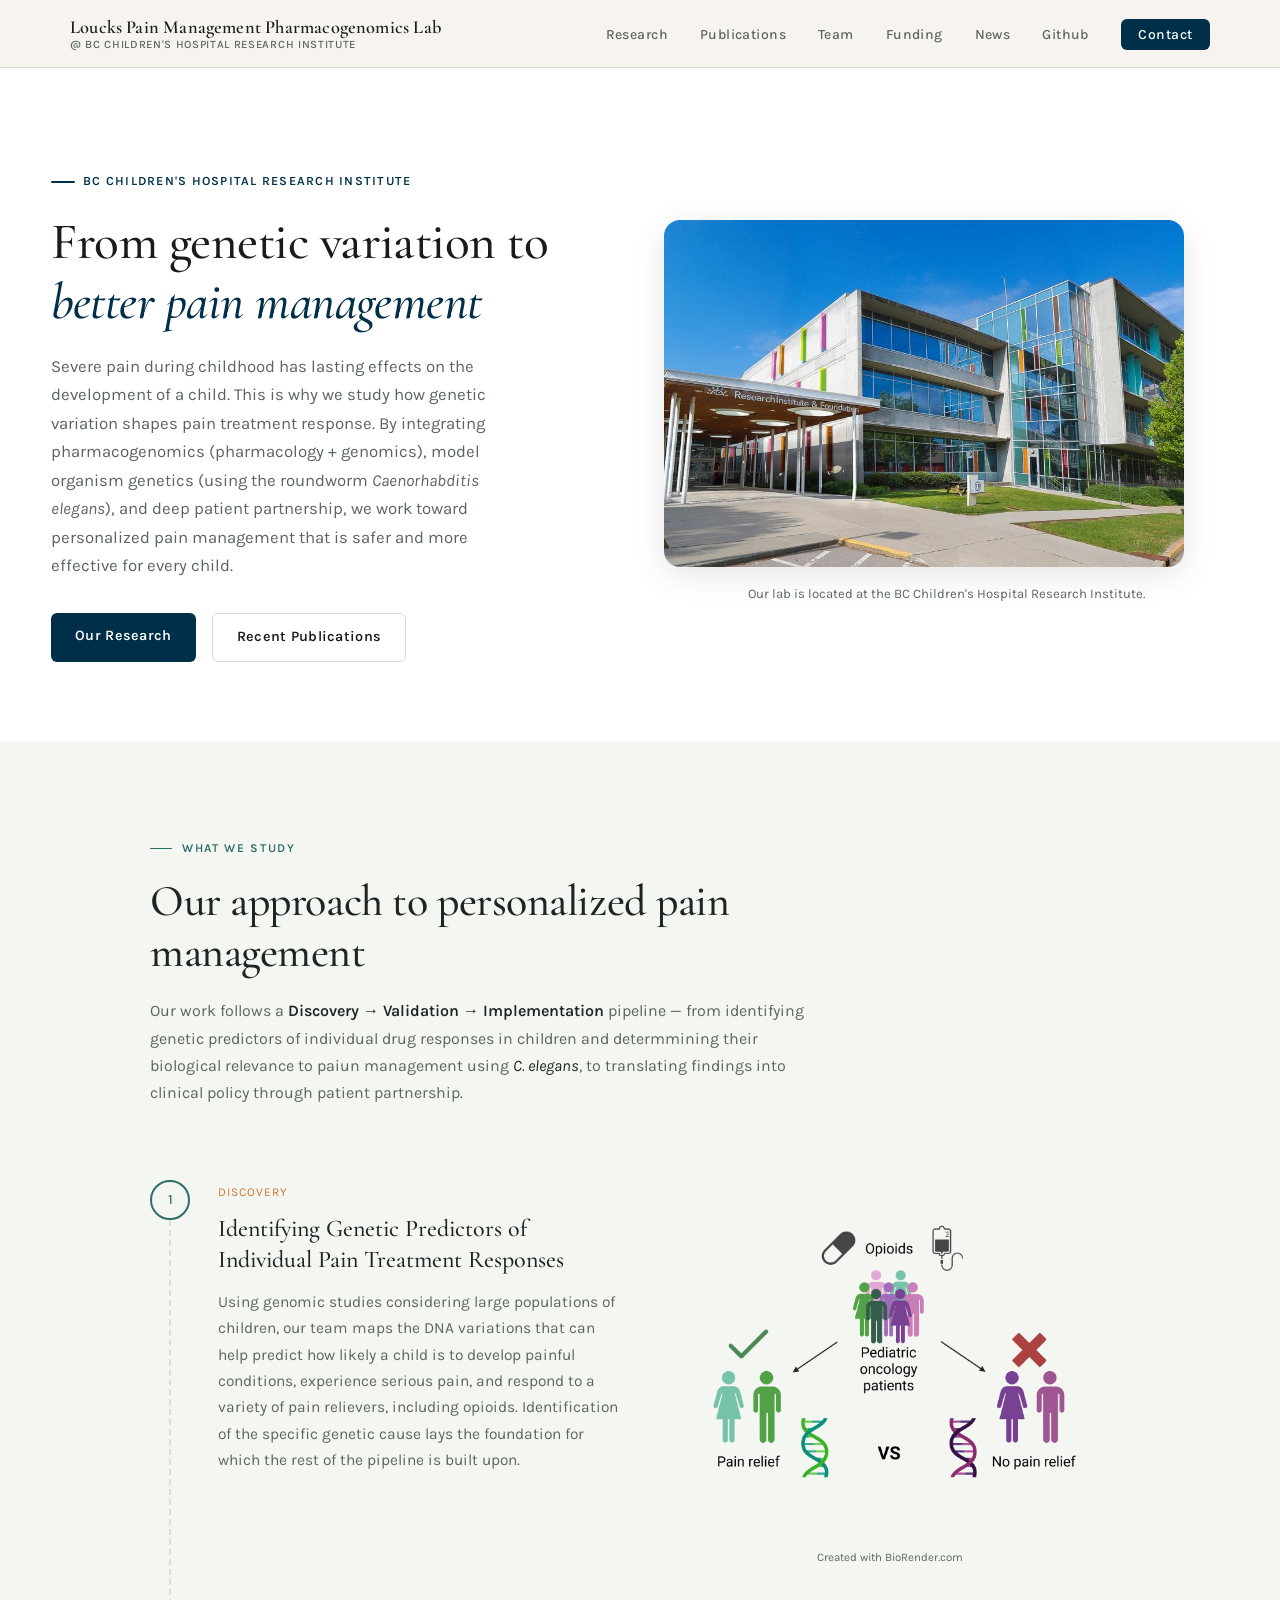
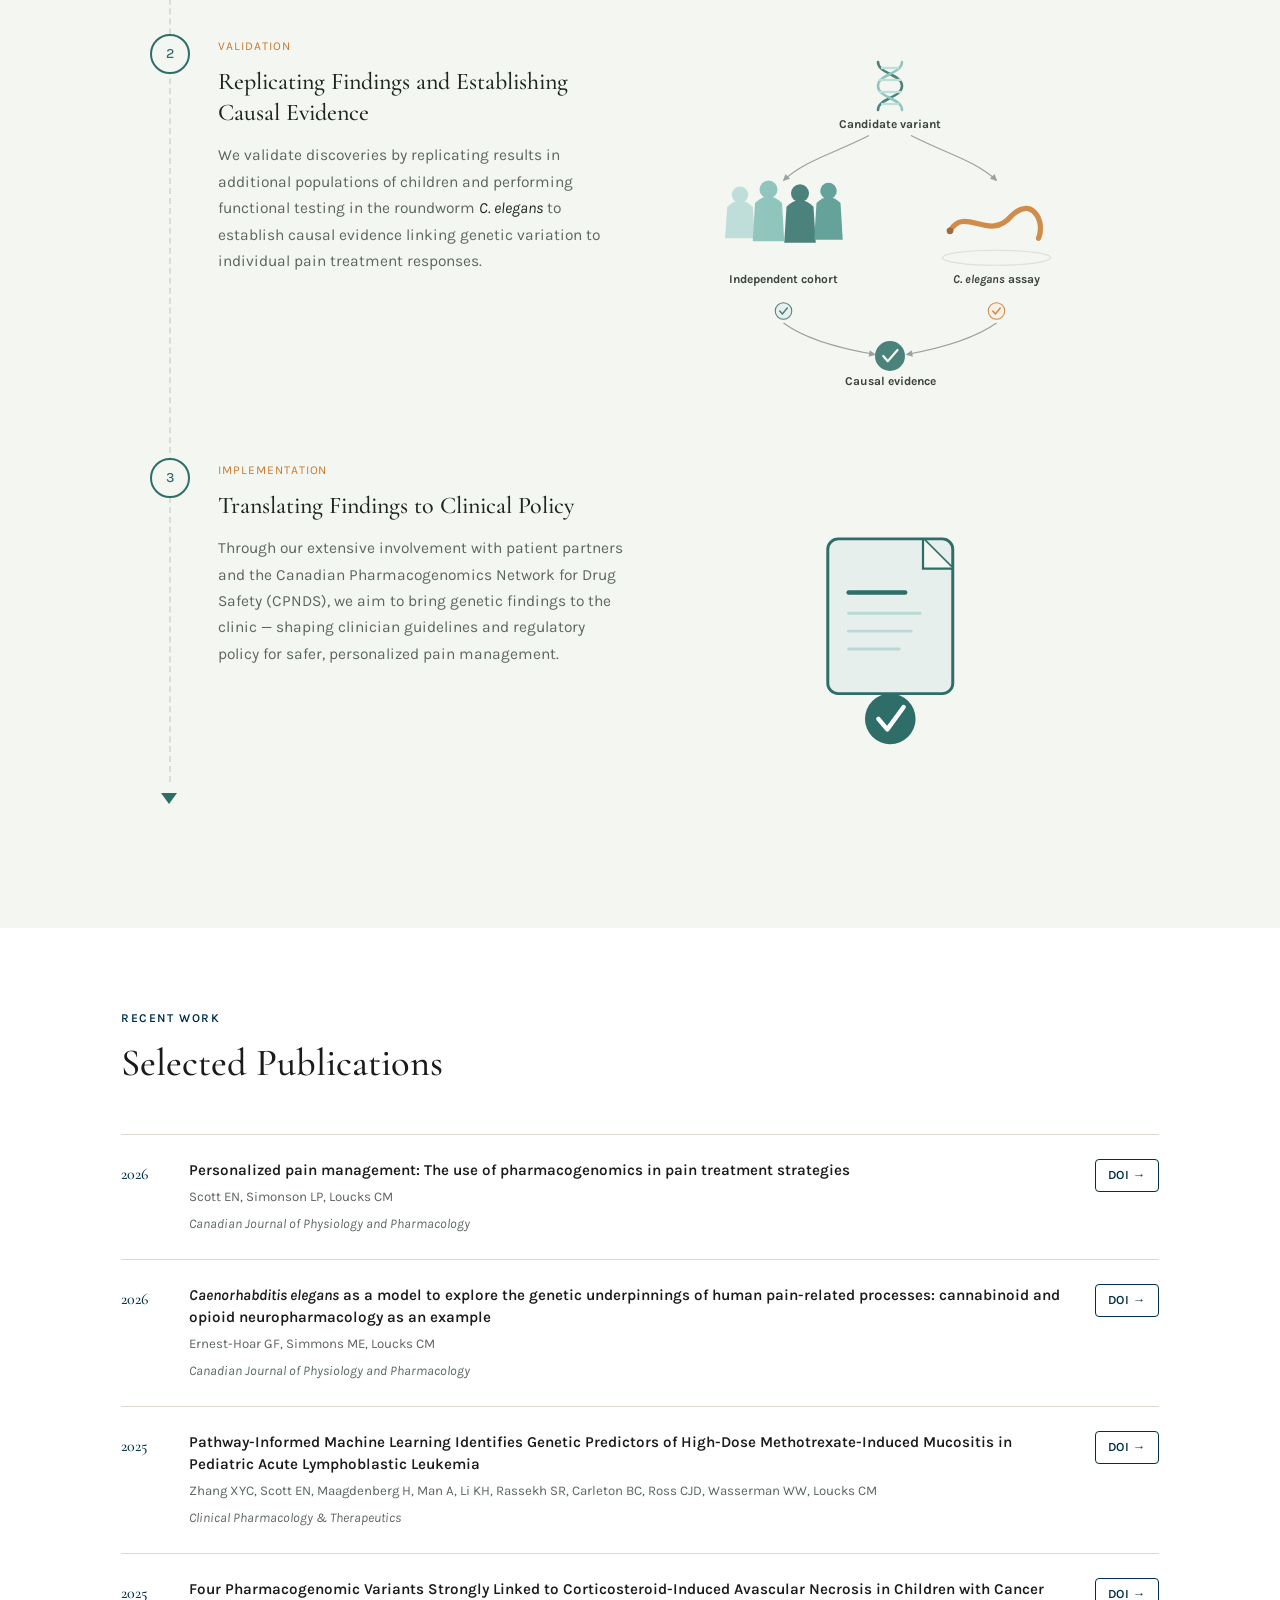
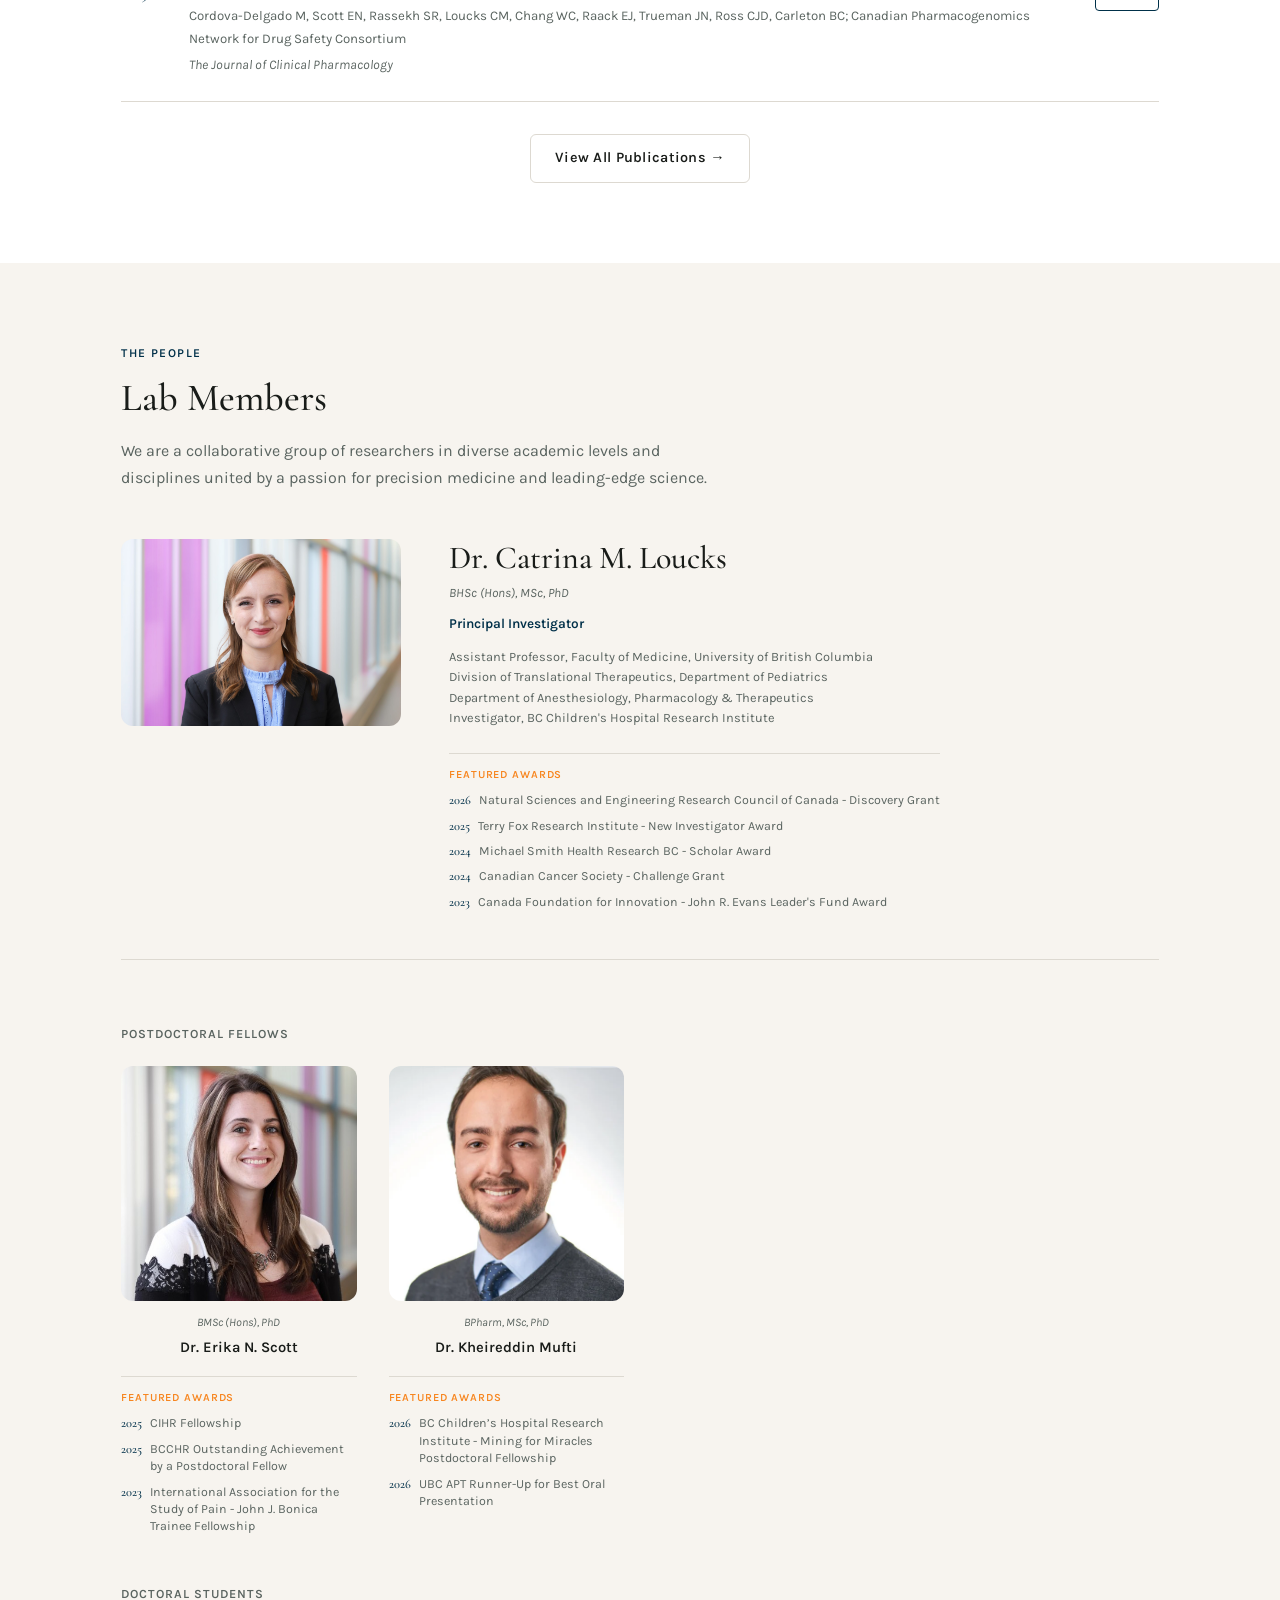
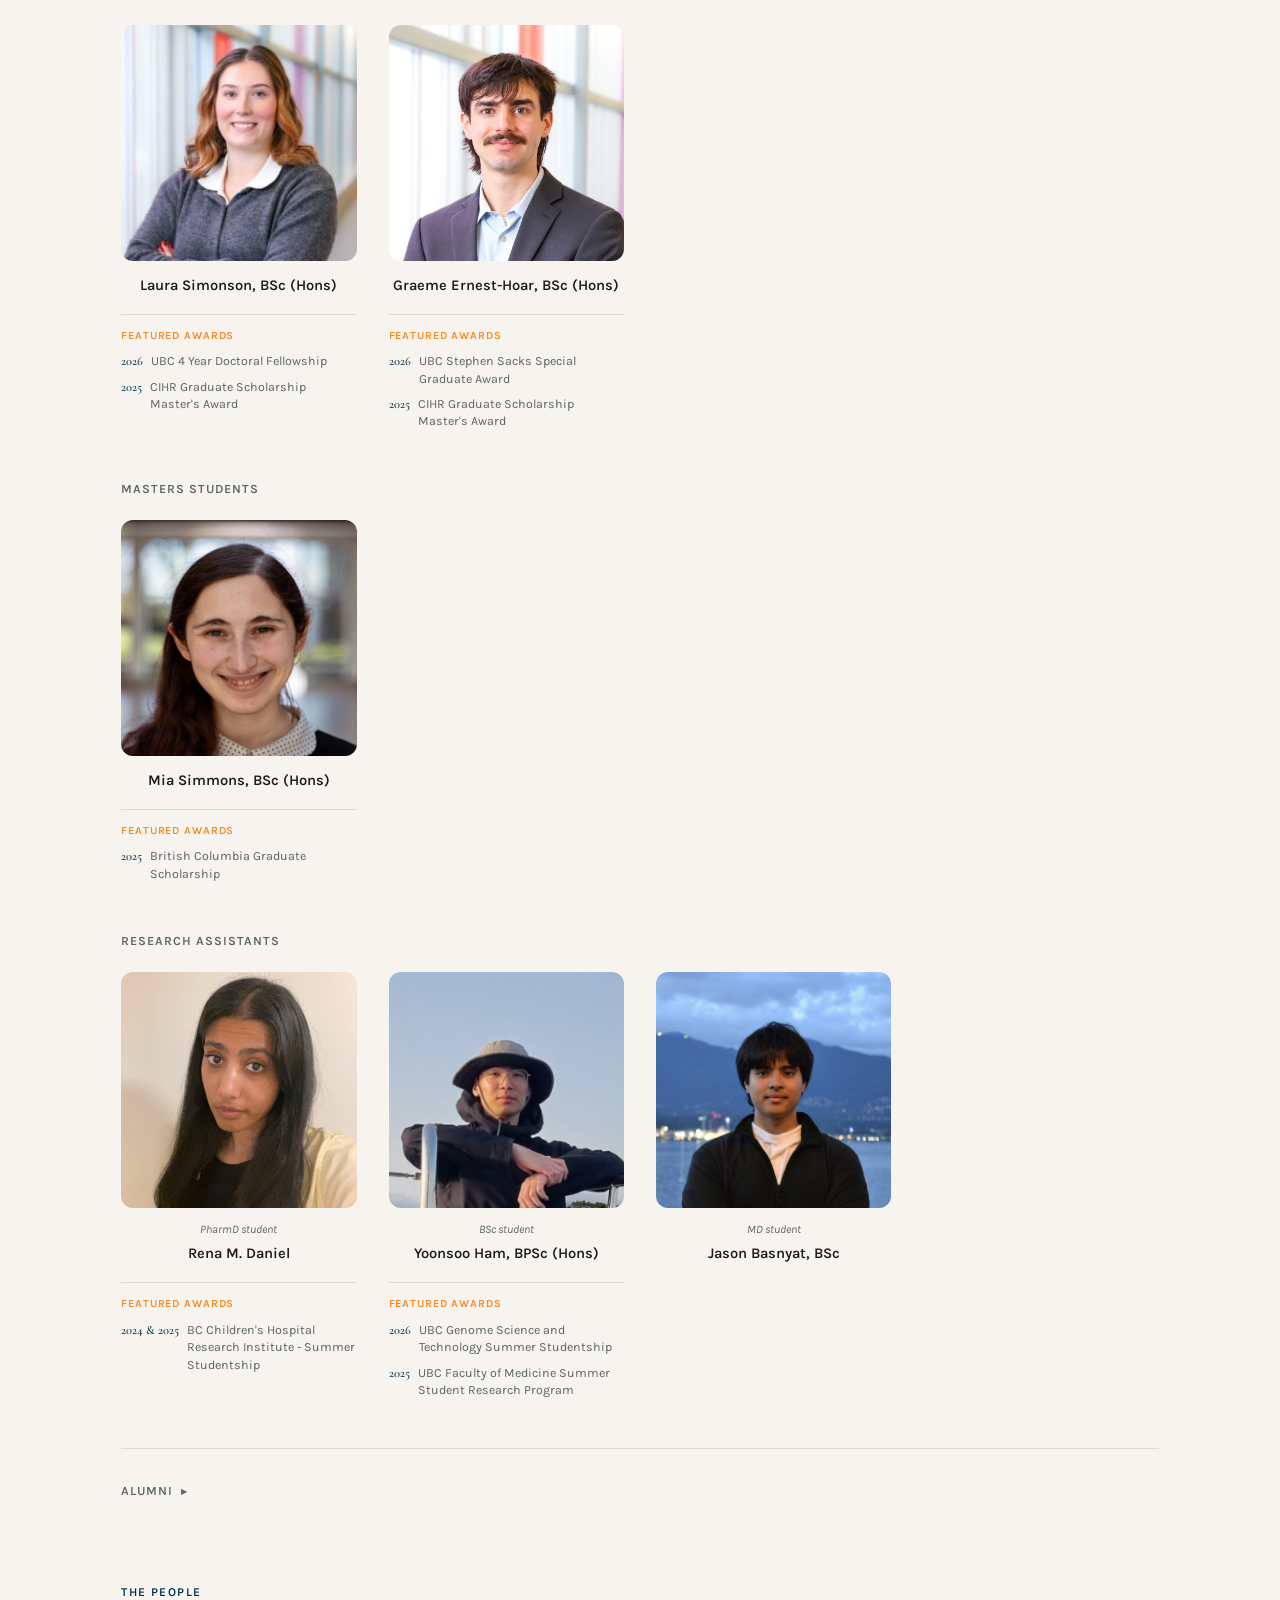
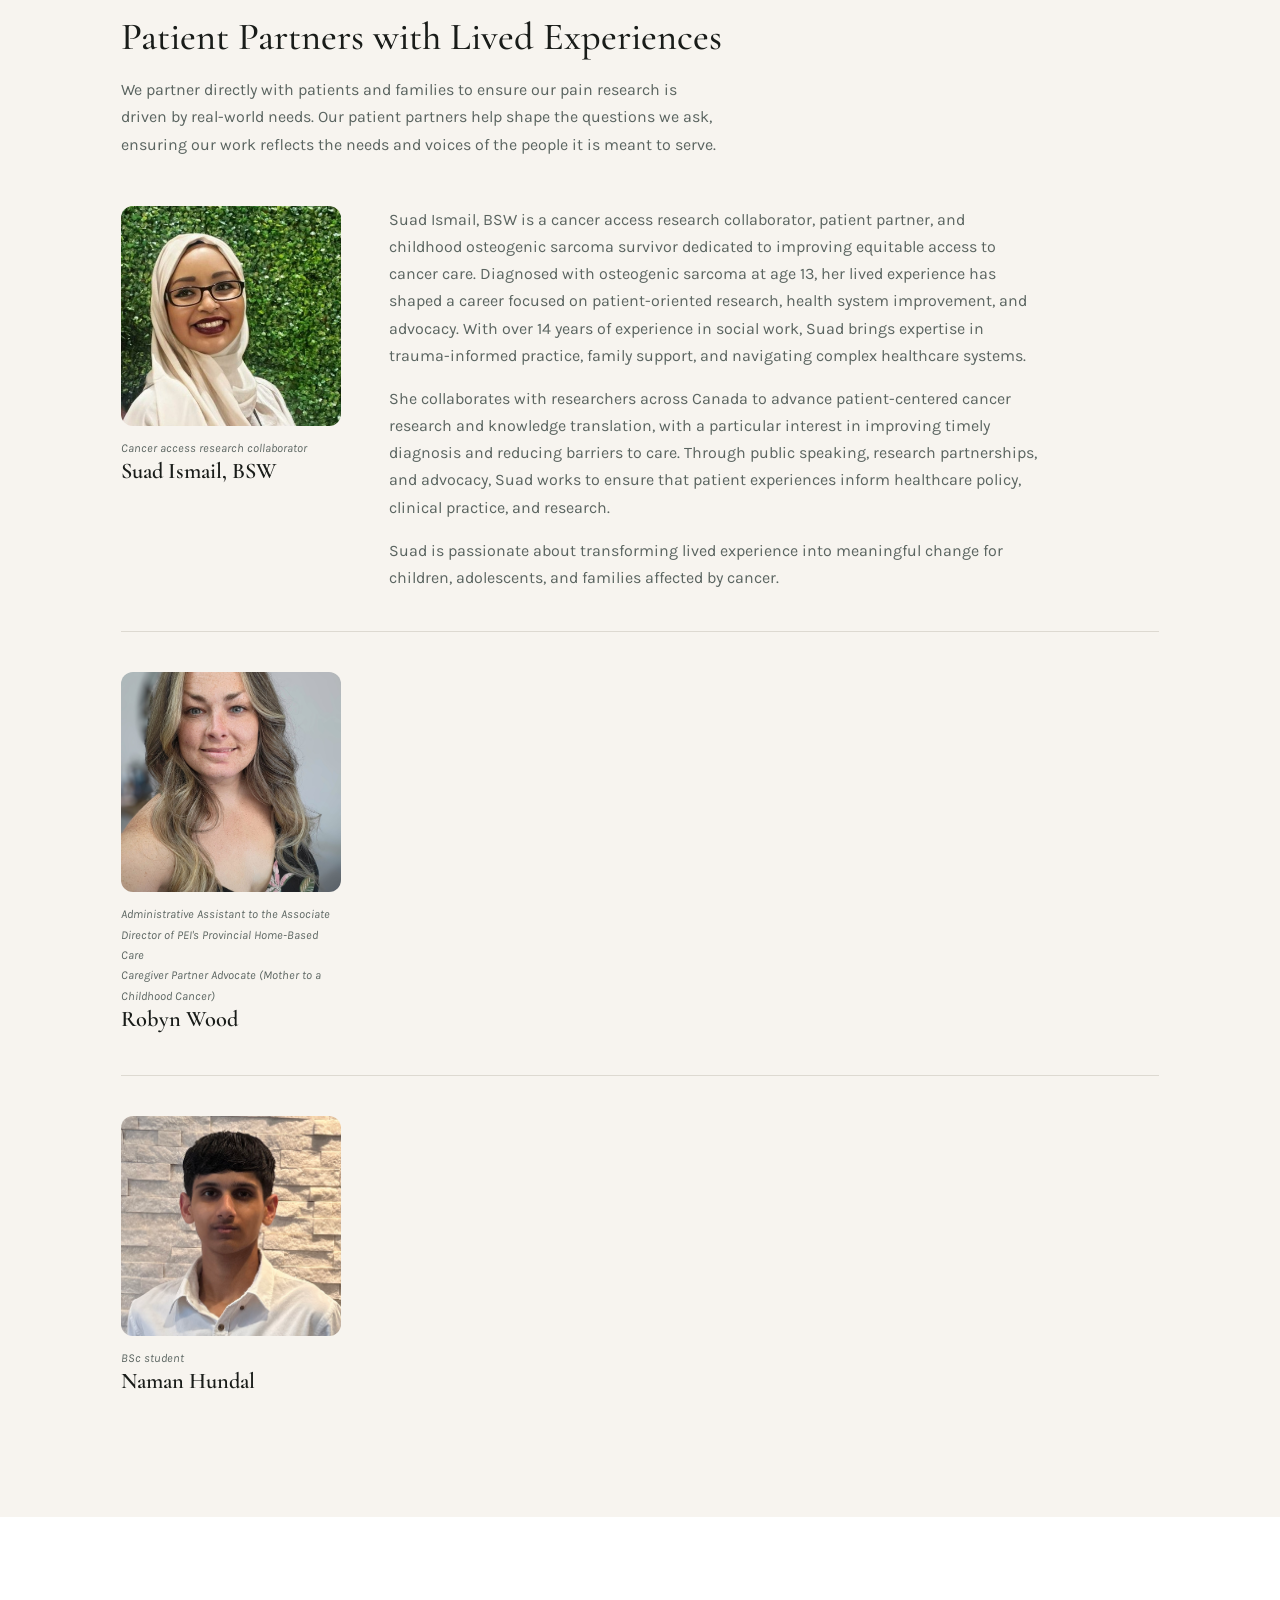
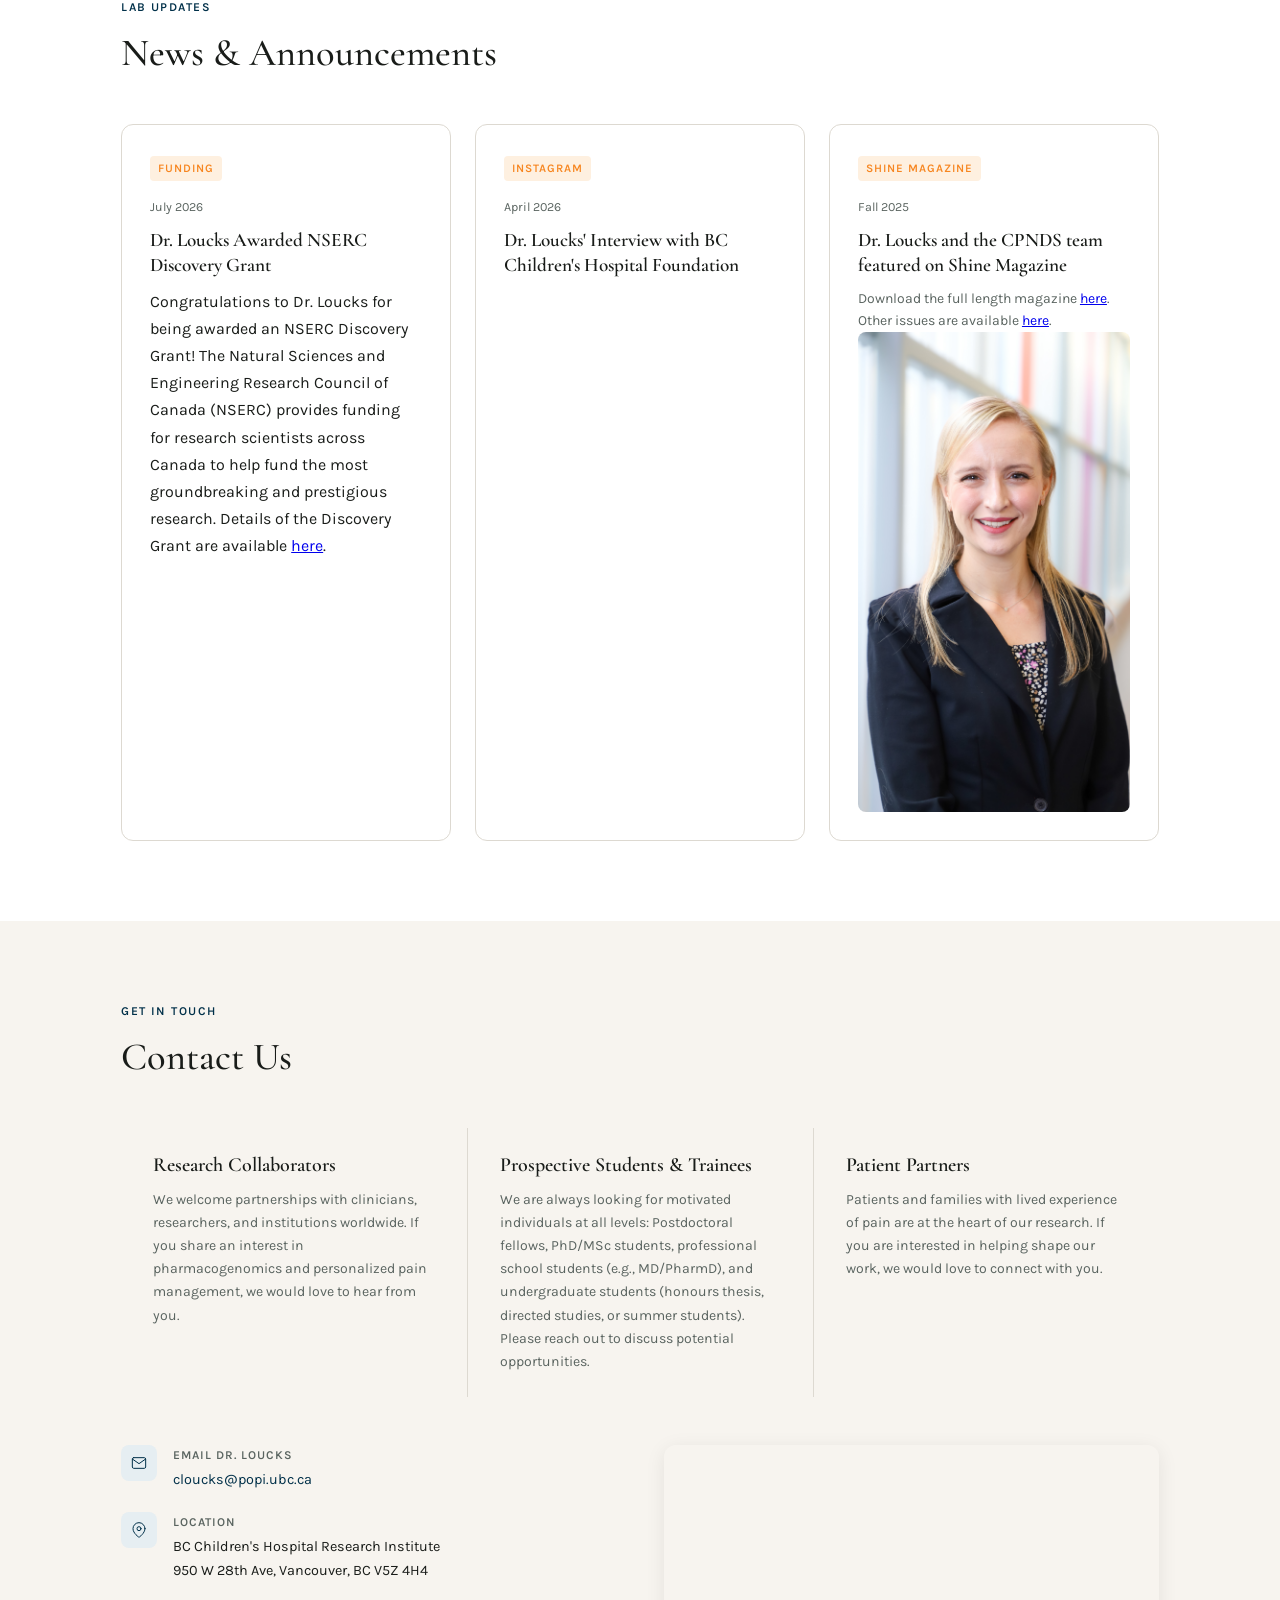
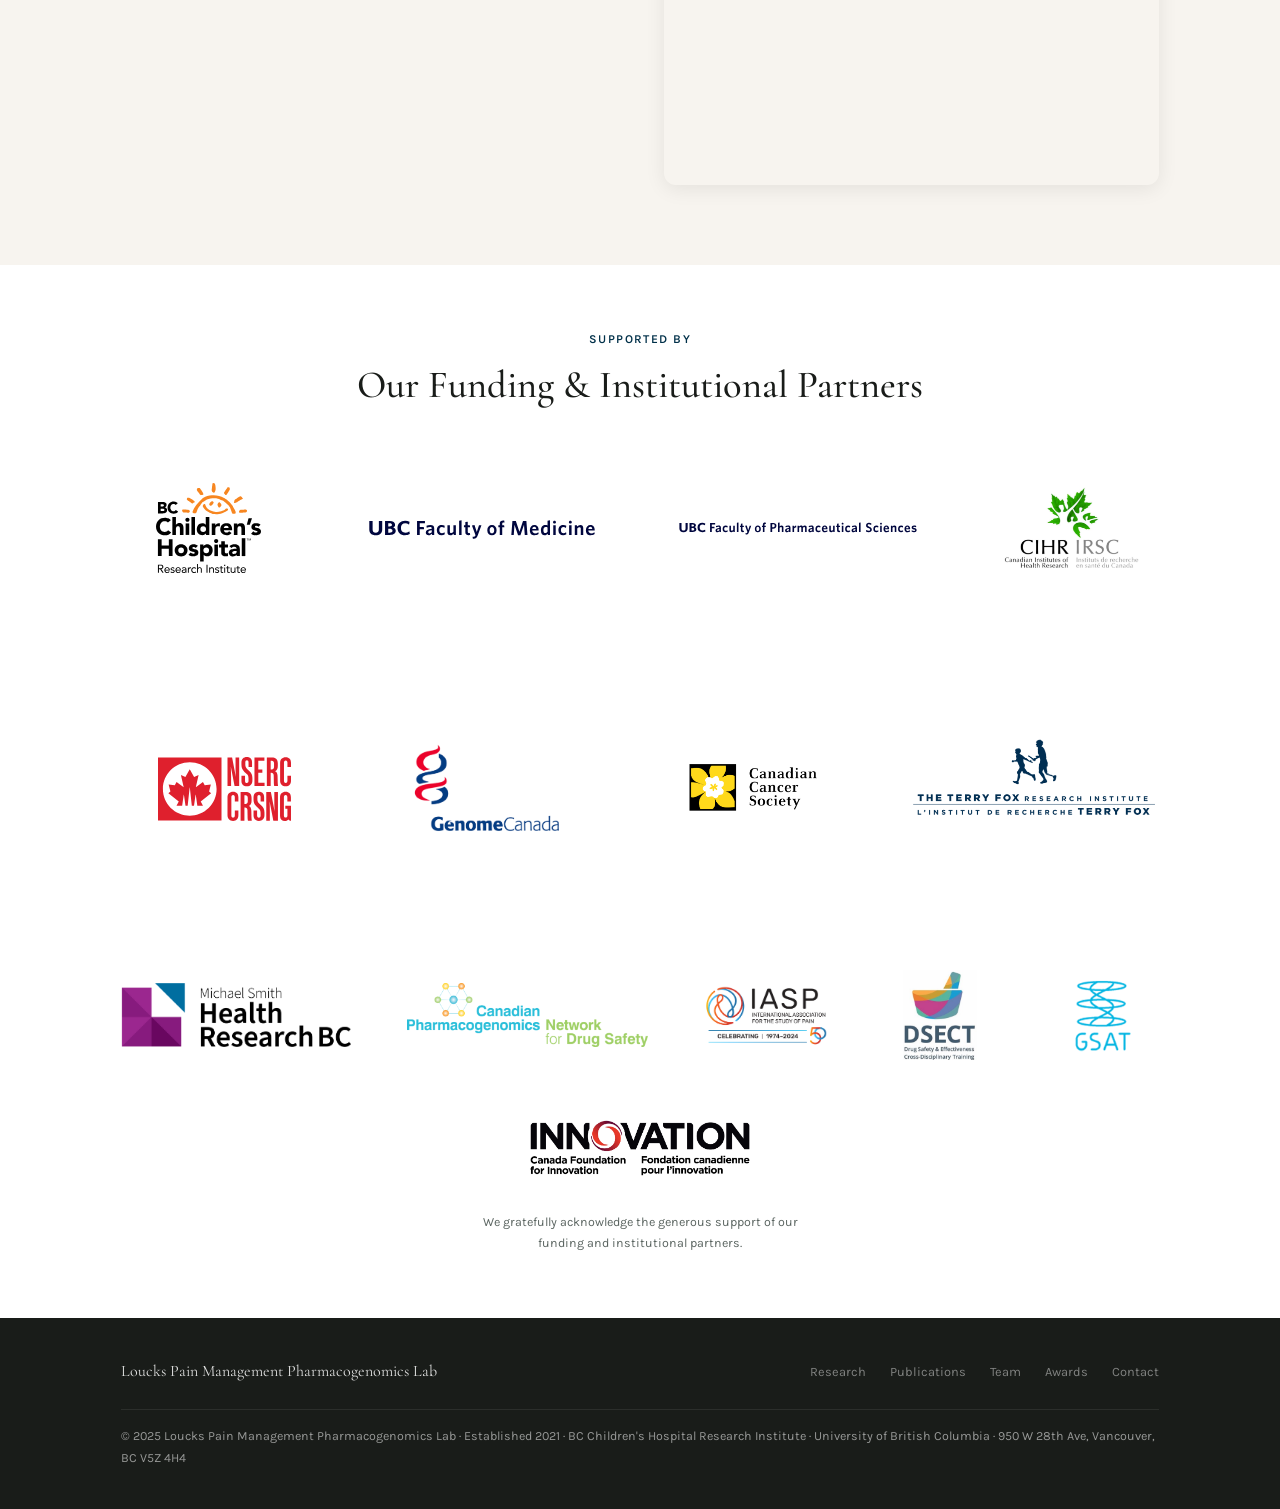
==== commit bc6c085c: "minor fix" ====
--- a/index.html
+++ b/index.html
@@ -534,7 +534,7 @@
               <img src="images/team/jason_bosnyat.png" alt="Jason Bosnyat" />
             </div>
             <div class="team-credentials">MD student</div>
-            <div class="team-name">Jason Bosnyat, BSc</div>
+            <div class="team-name">Jason Basnyat, BSc</div>
             </div>
           </div>
           <div>
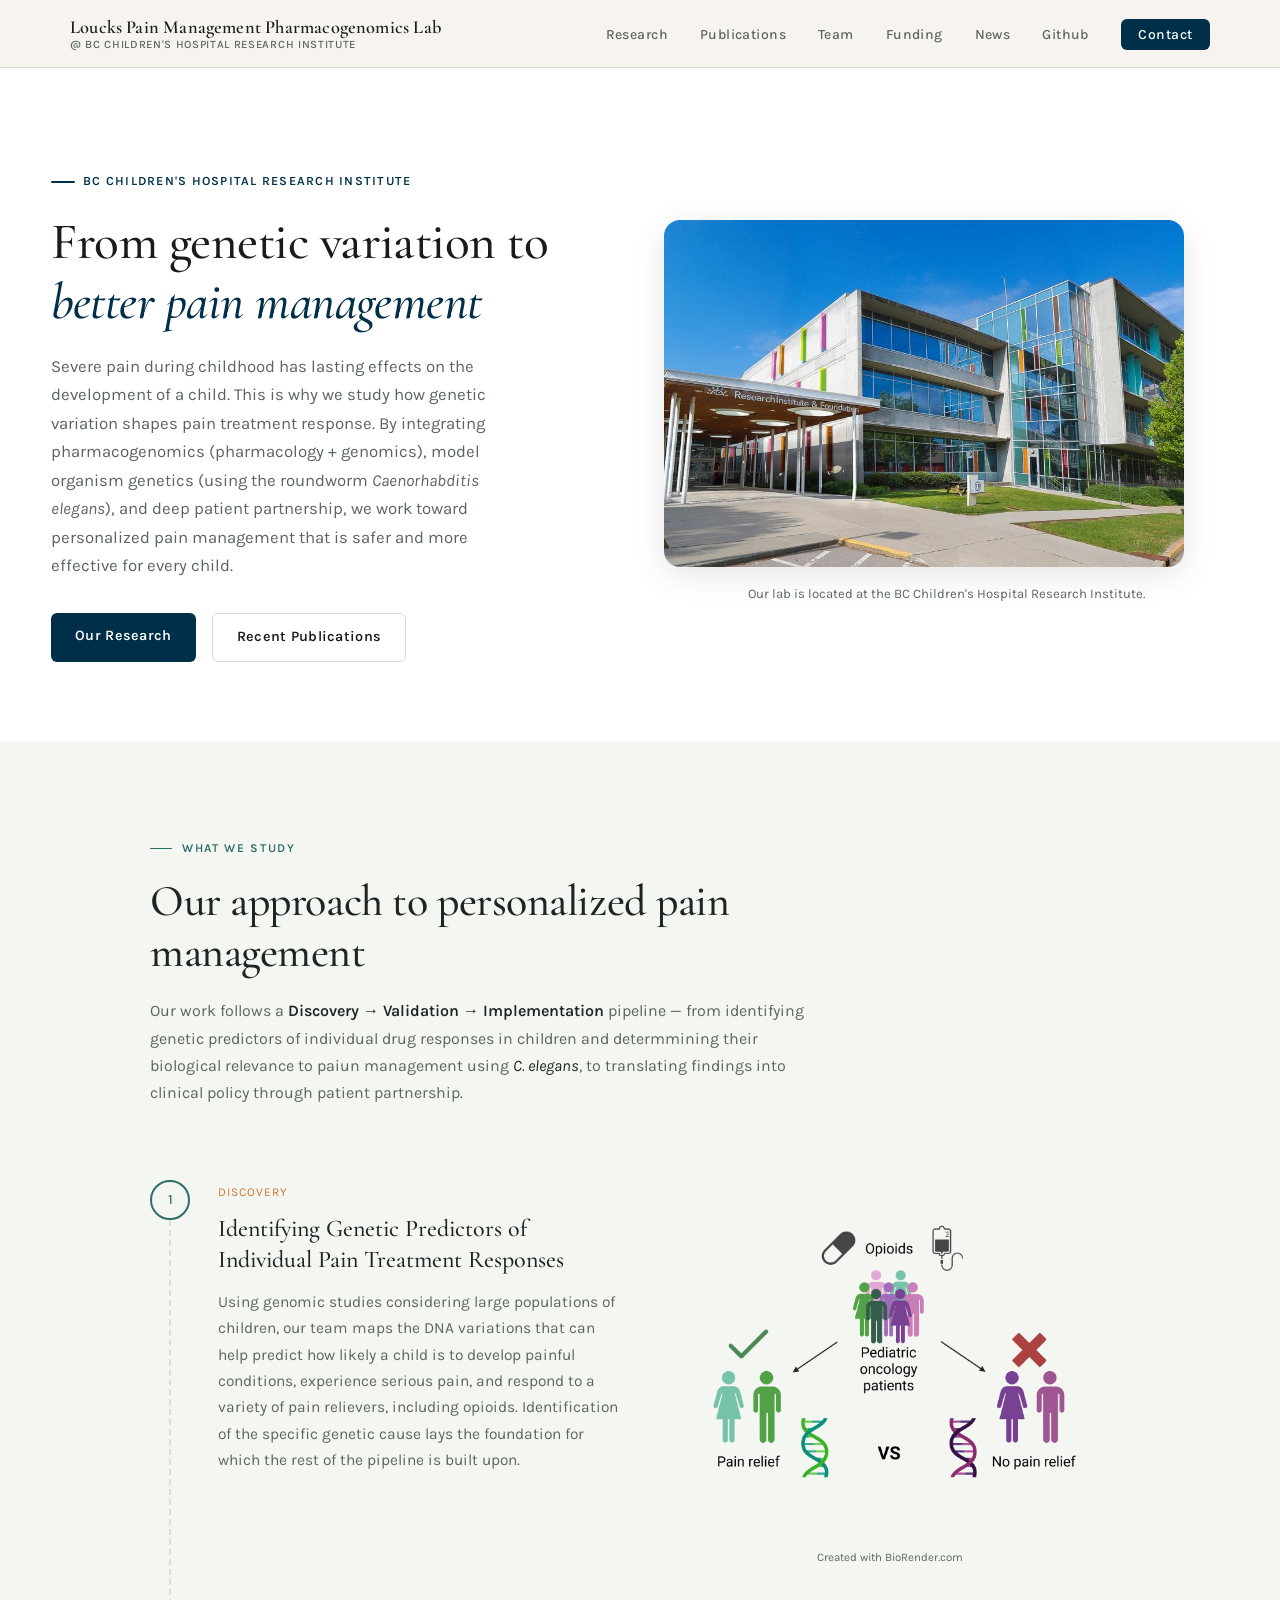
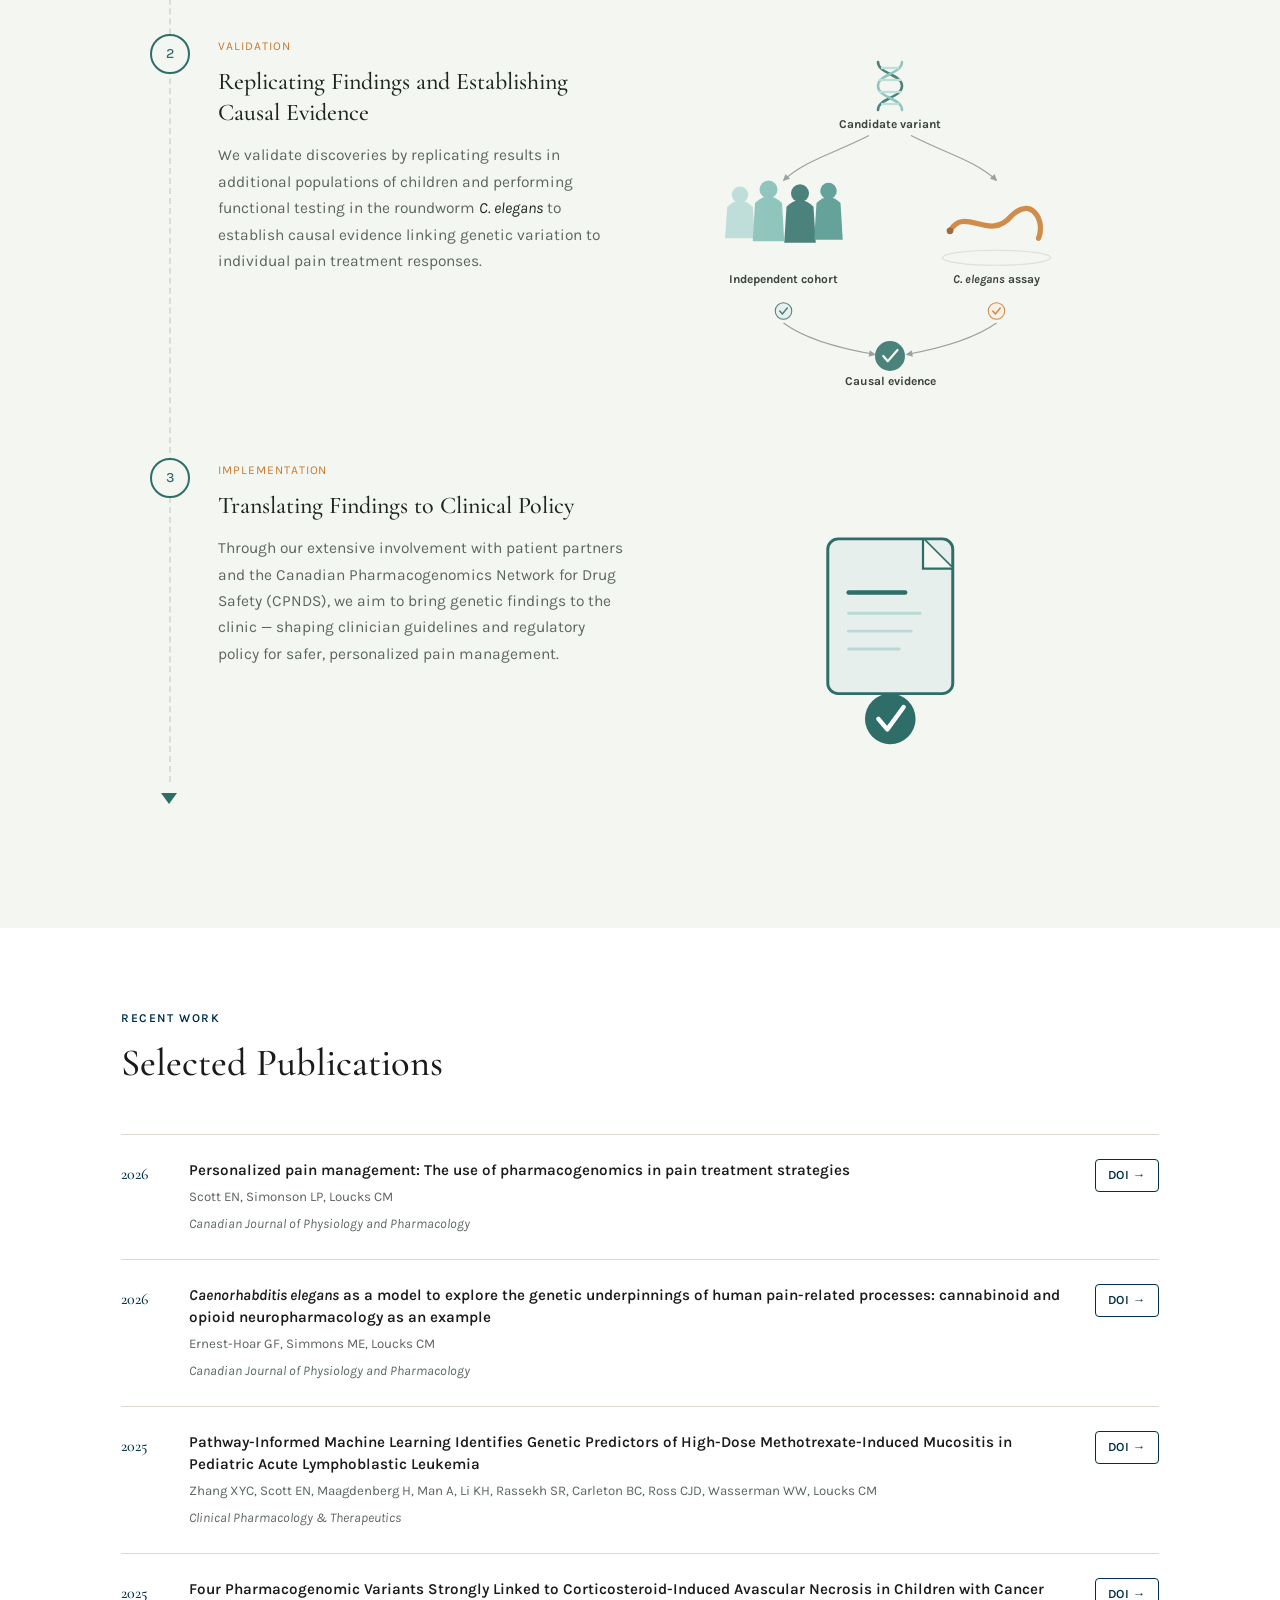
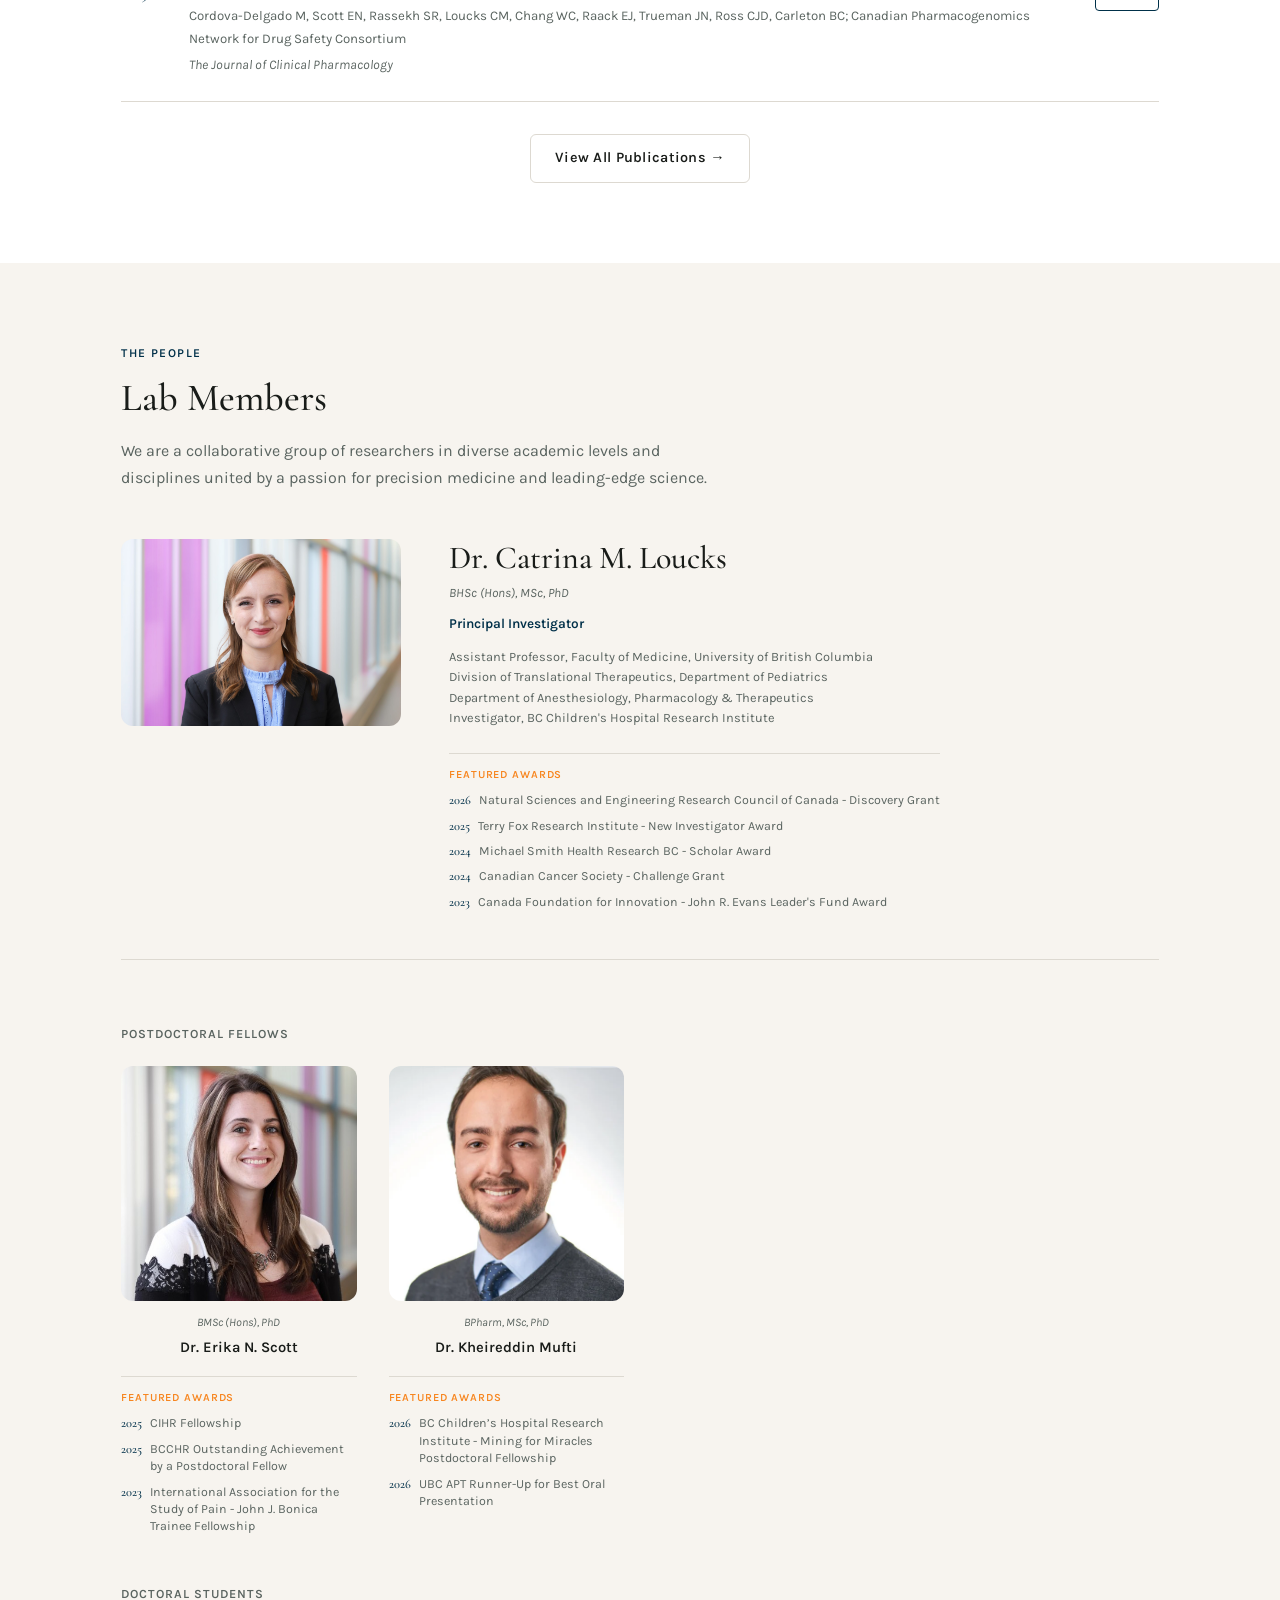
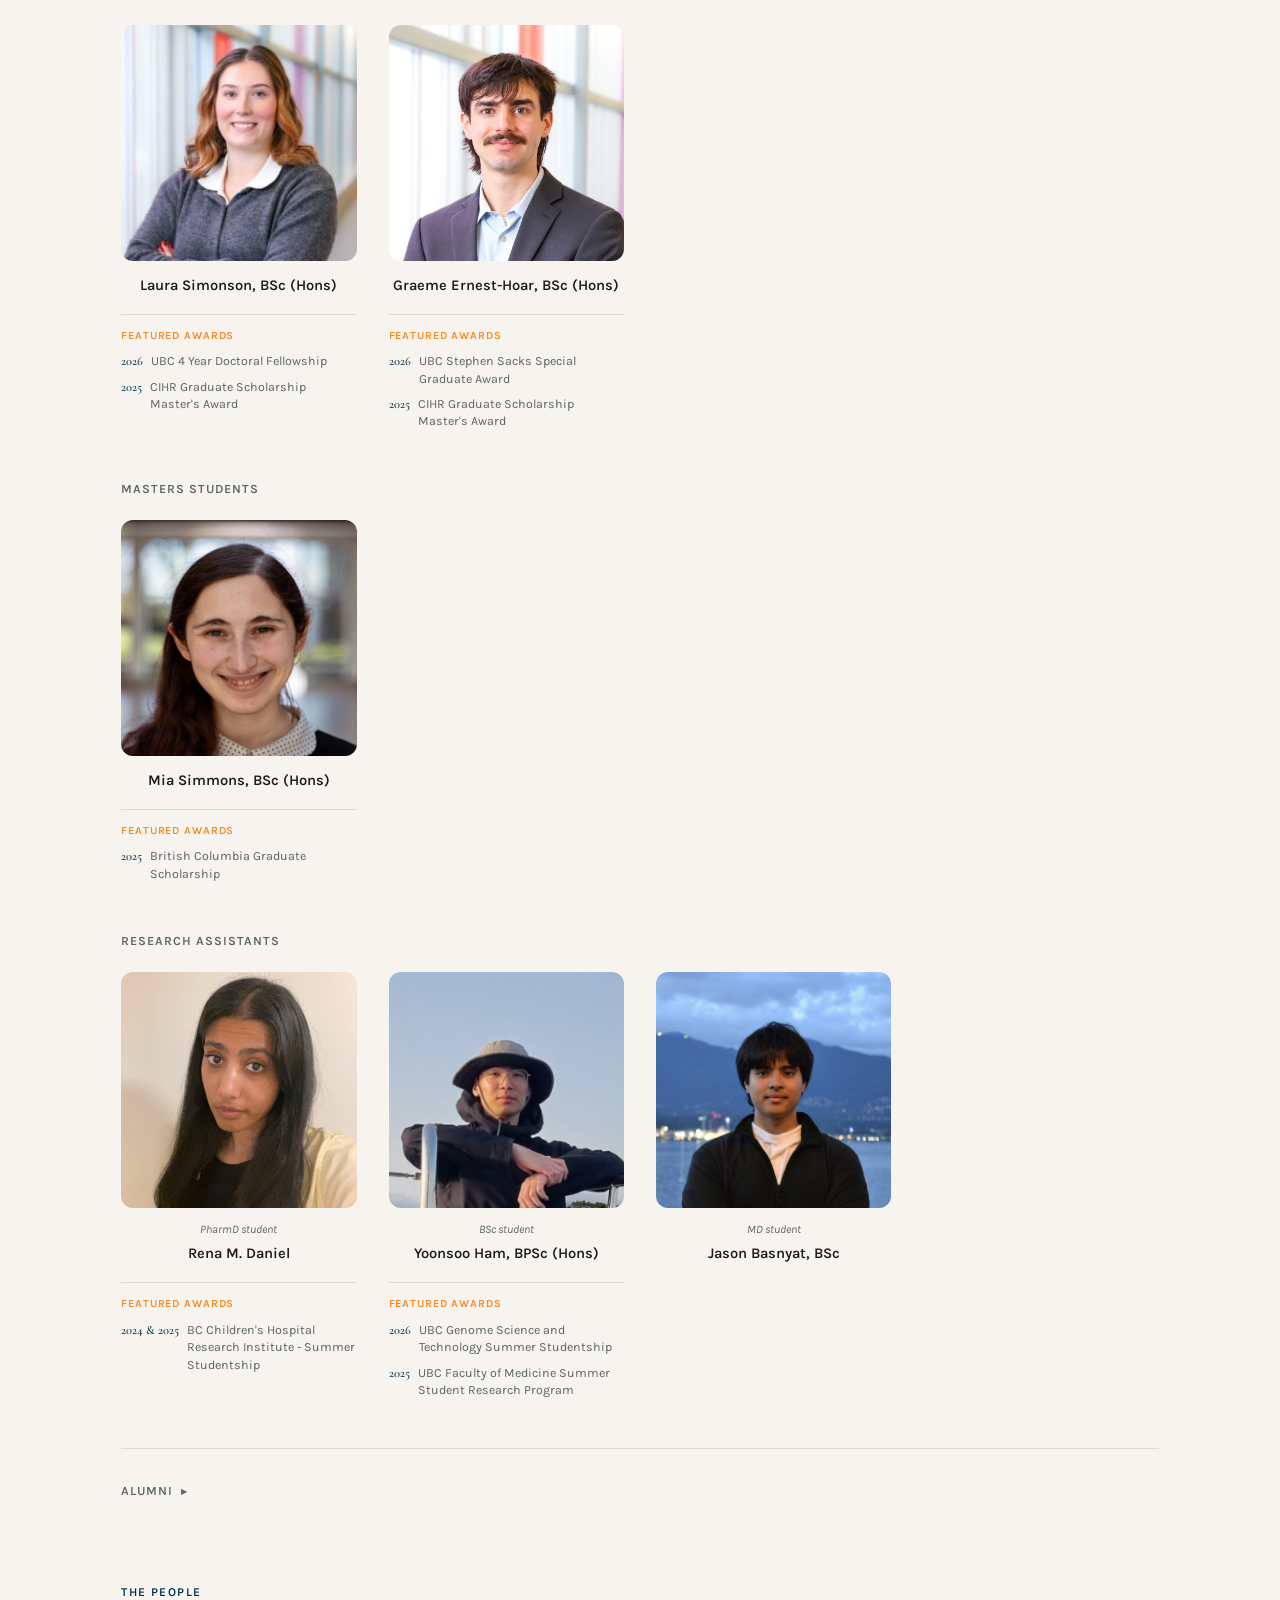
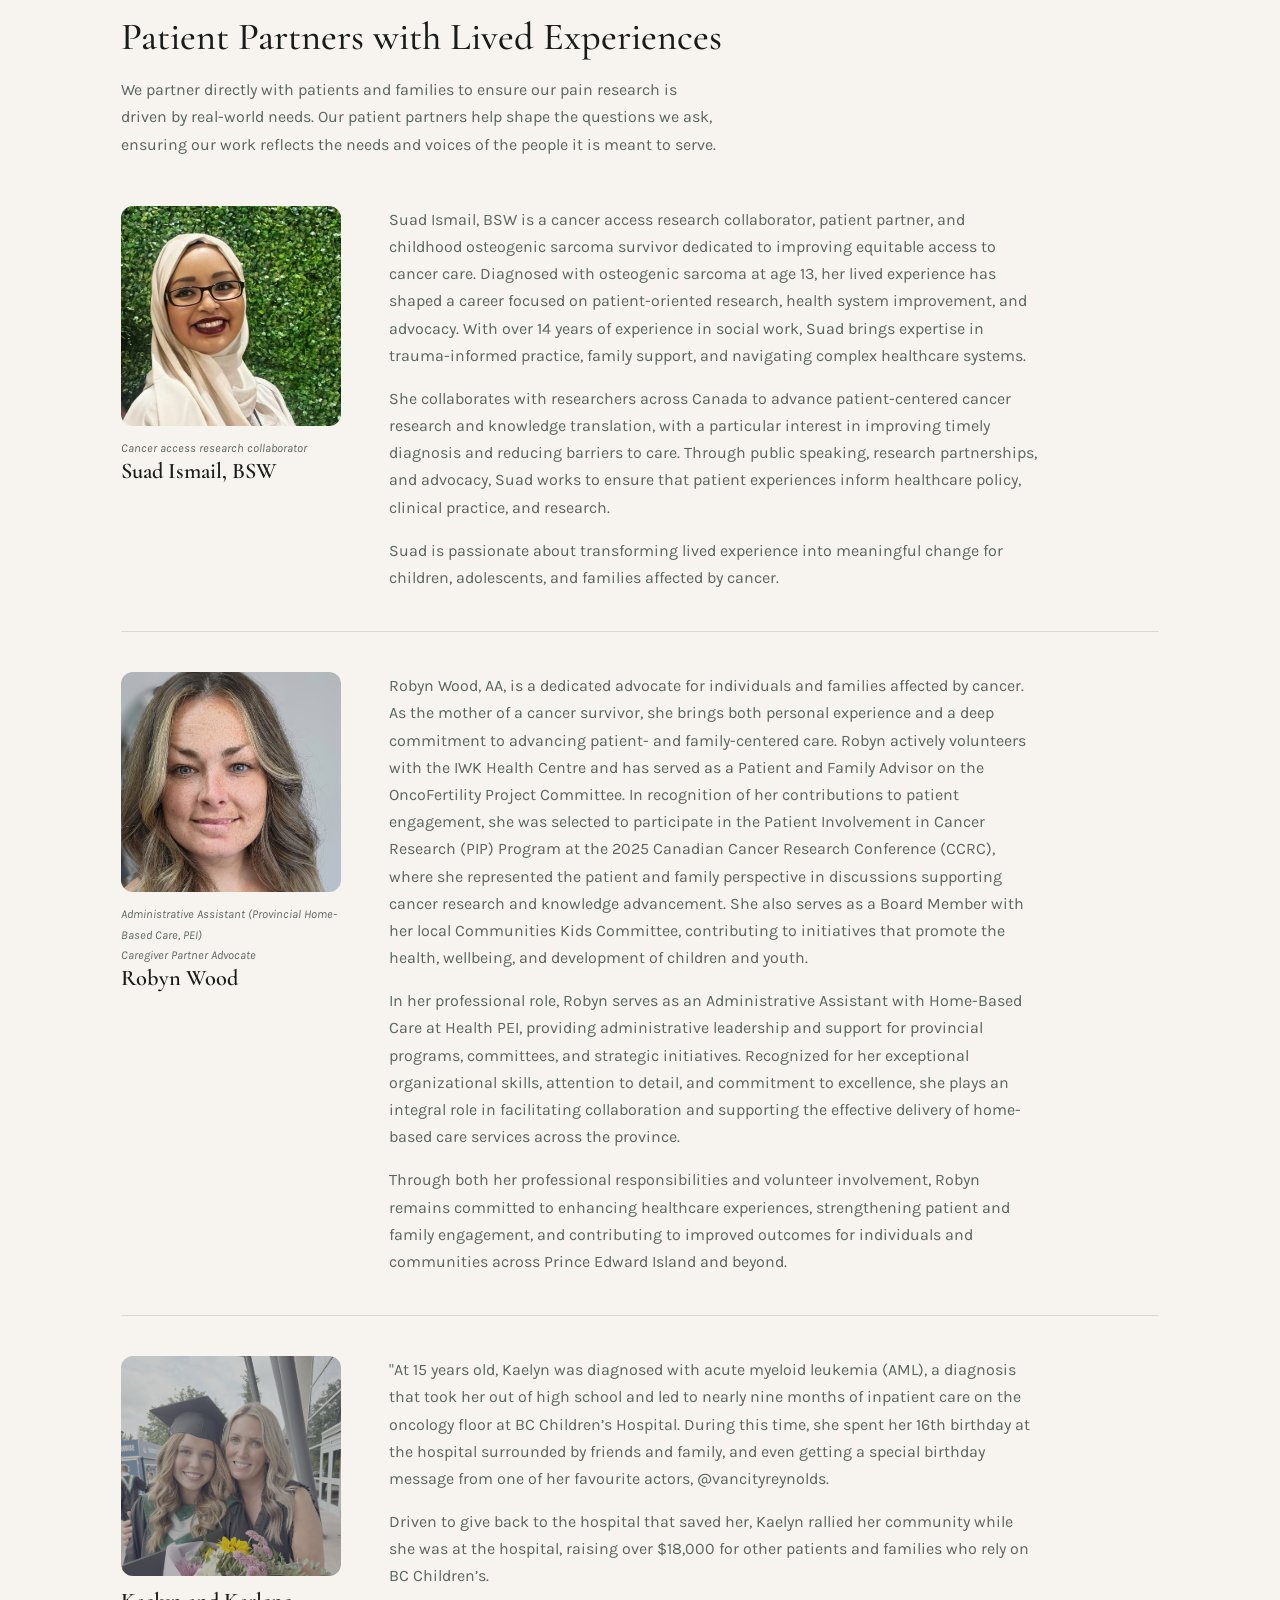
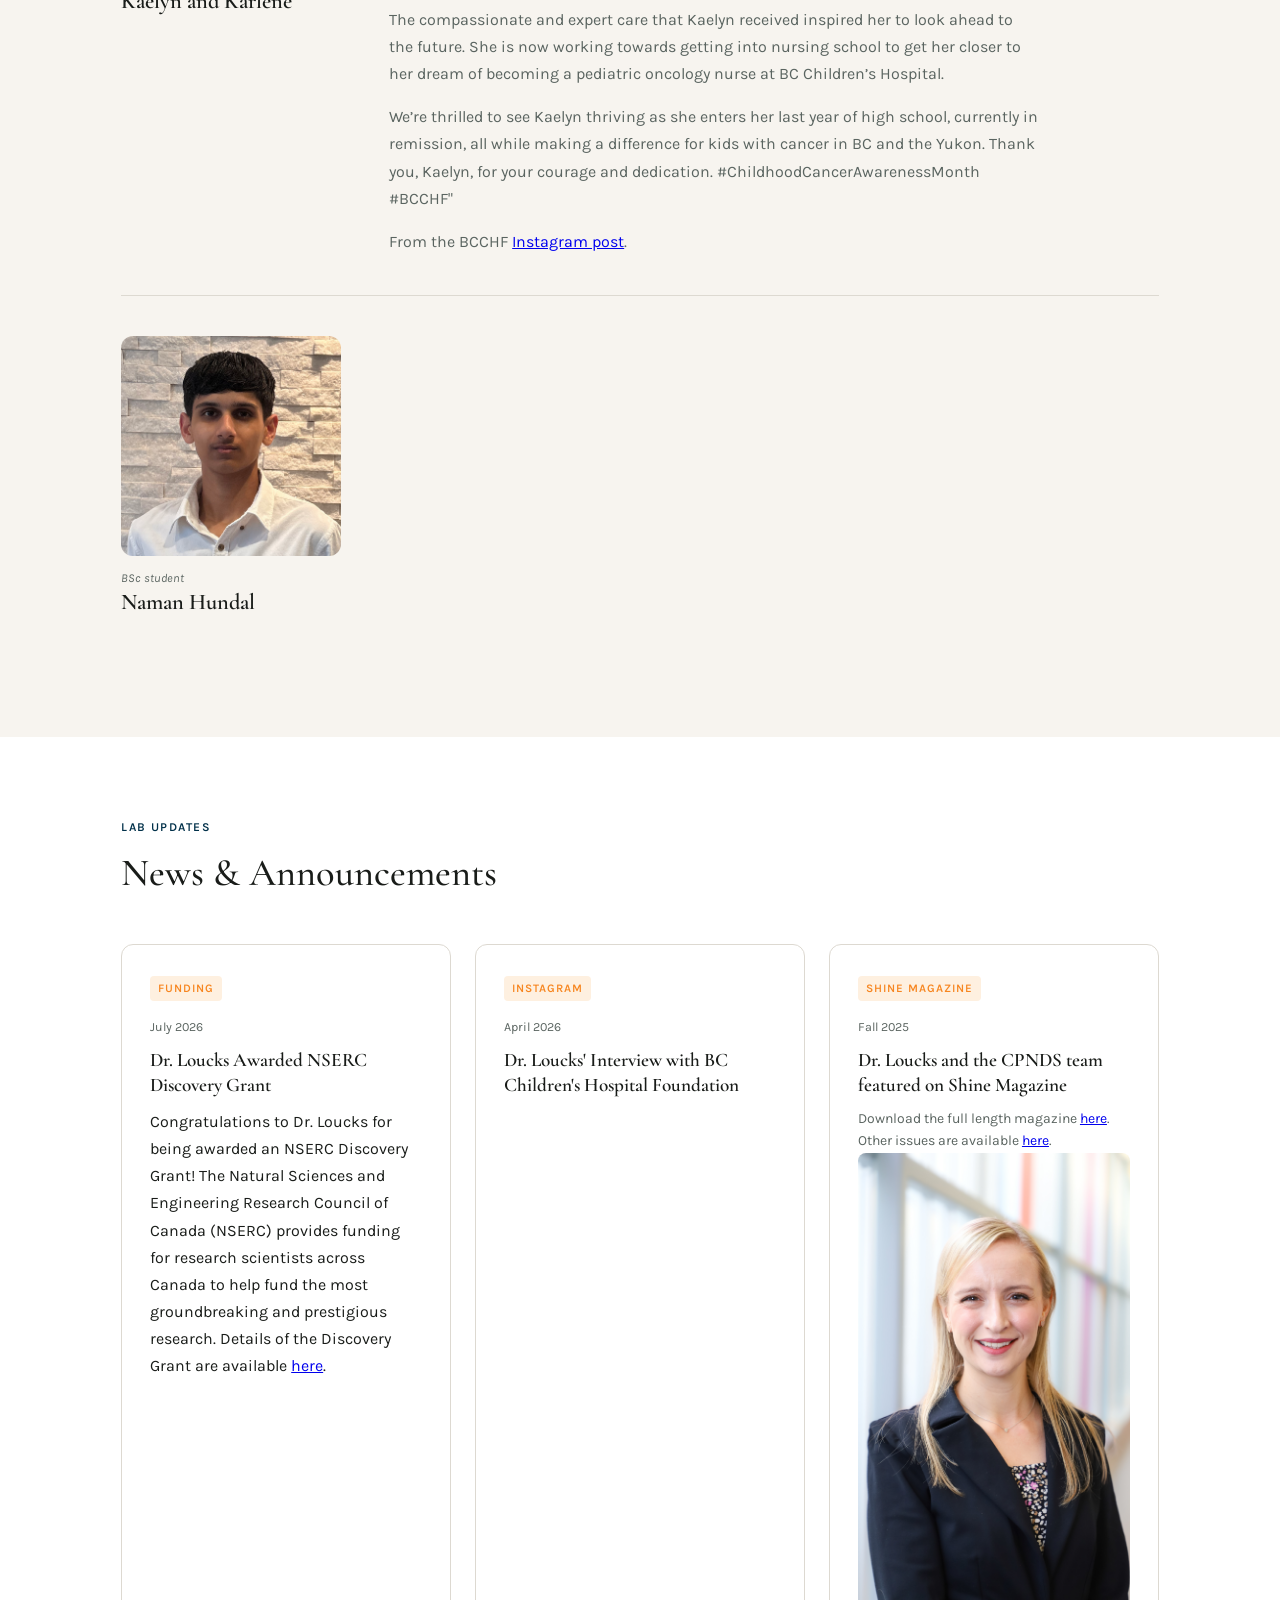
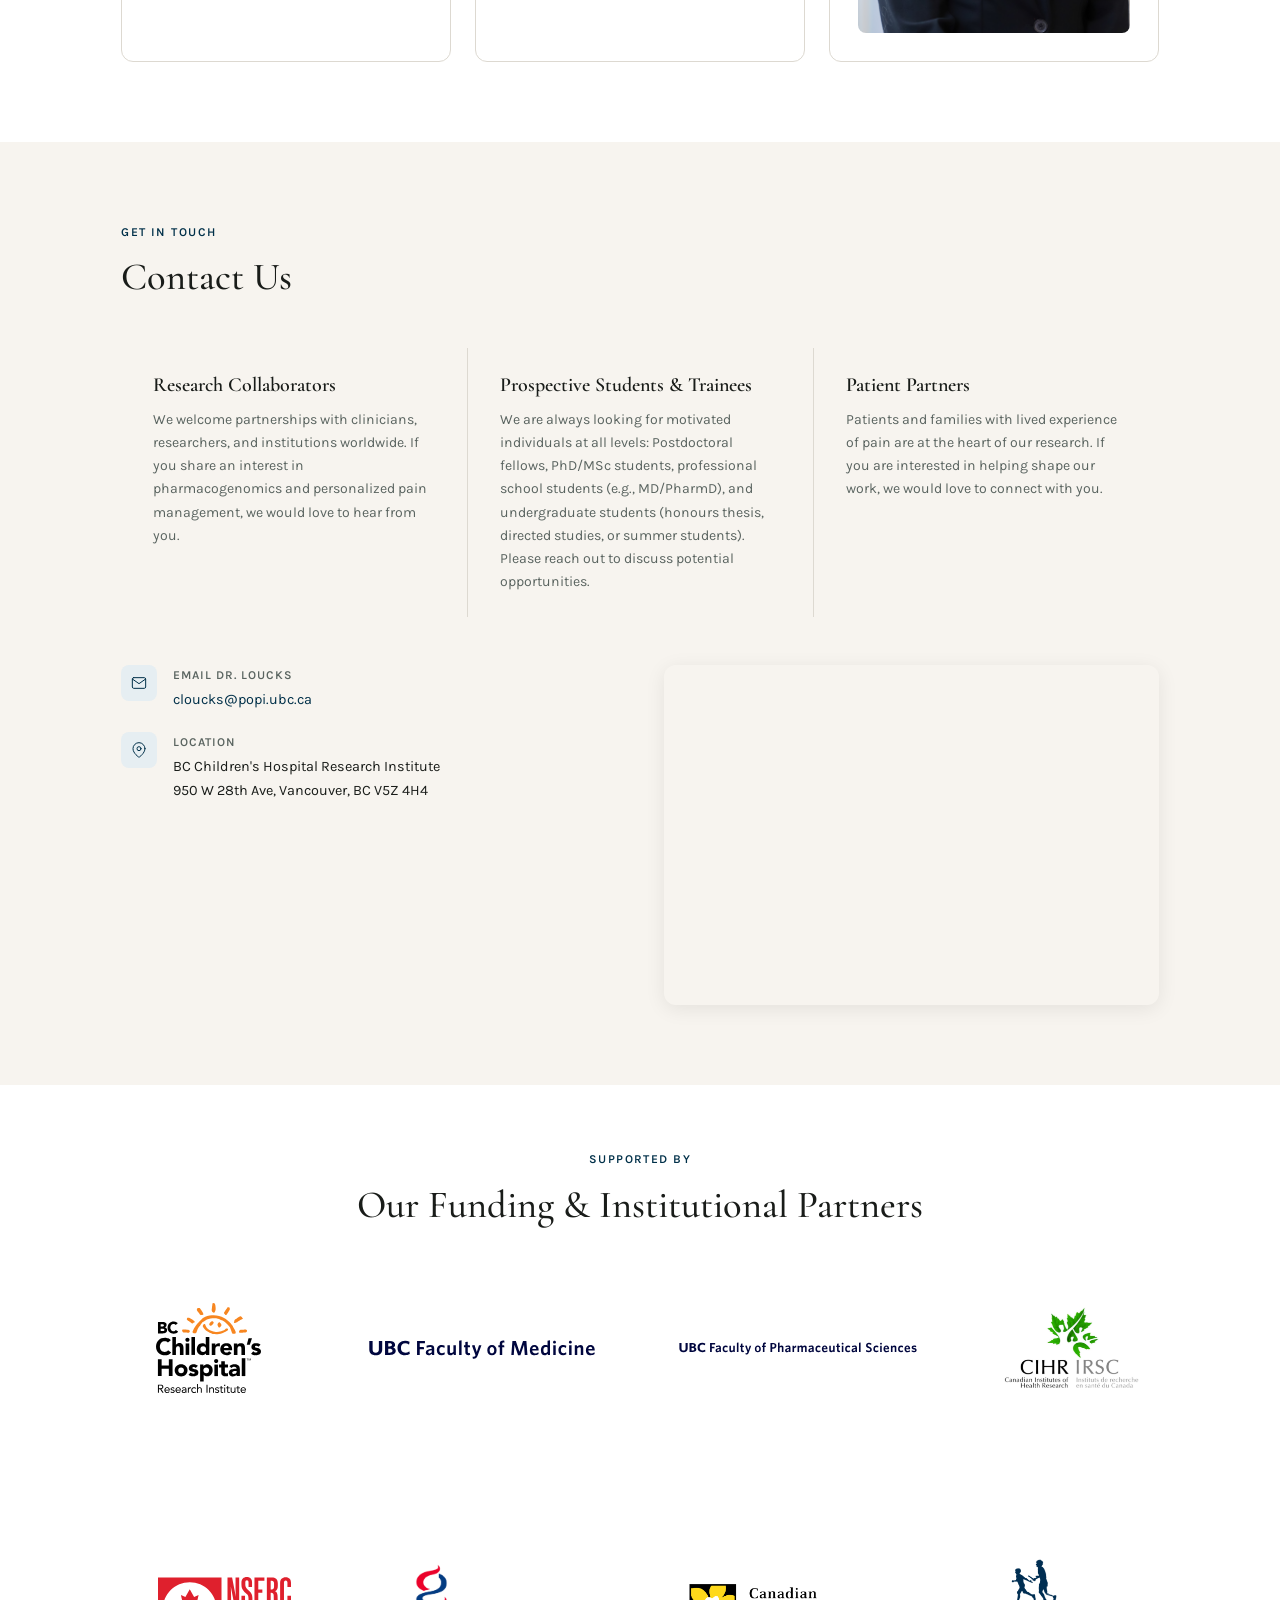
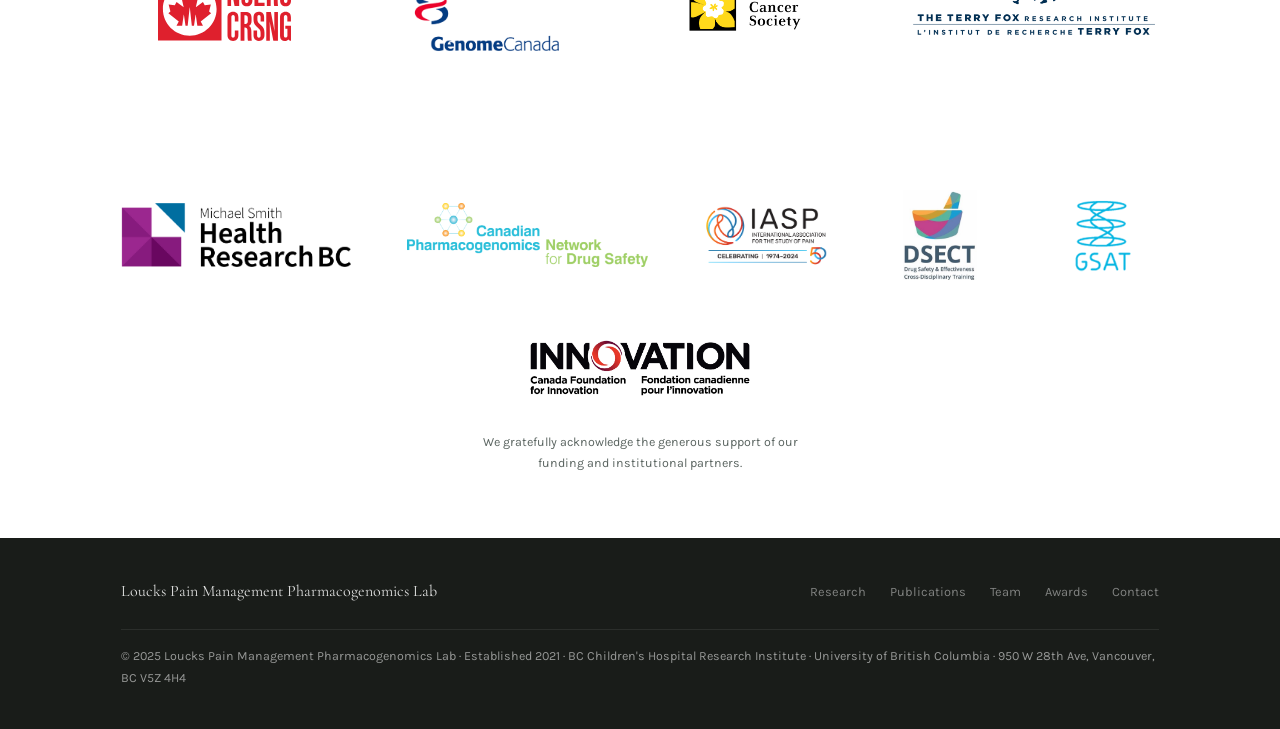
==== commit 92da895b: "Robyn, Kaelyn, Karlene" ====
--- a/index.html
+++ b/index.html
@@ -628,14 +628,55 @@
       <div class="pp-card">
         <div class="pp-profile">
           <div class="pp-photo">
-            <img src="images/team/robyn_wood.jpg" alt="Robyn Wood" />
-          </div>
-          <div class="pp-titles">Administrative Assistant to the Associate Director of PEI's Provincial Home-Based Care</div>
-          <div class="pp-titles">Caregiver Partner Advocate (Mother to a Childhood Cancer)</div>
+            <img src="images/team/robyn_wood2.png" alt="Robyn Wood" />
+          </div>
+          <div class="pp-titles">Administrative Assistant (Provincial Home-Based Care, PEI)</div>
+          <div class="pp-titles">Caregiver Partner Advocate</div>
           <div class="pp-name">Robyn Wood</div>
         </div>
         <div class="pp-bio">
-          <p></p>
+          <p>
+            Robyn Wood, AA, is a dedicated advocate for individuals and families affected by cancer. As the mother of a cancer survivor, she brings both personal 
+            experience and a deep commitment to advancing patient- and family-centered care. Robyn actively volunteers with the IWK Health Centre and has served 
+            as a Patient and Family Advisor on the OncoFertility Project Committee. In recognition of her contributions to patient engagement, she was selected to 
+            participate in the Patient Involvement in Cancer Research (PIP) Program at the 2025 Canadian Cancer Research Conference (CCRC), where she represented 
+            the patient and family perspective in discussions supporting cancer research and knowledge advancement. She also serves as a Board Member with her 
+            local Communities Kids Committee, contributing to initiatives that promote the health, wellbeing, and development of children and youth.
+          </p>
+          <p>
+            In her professional role, Robyn serves as an Administrative Assistant with Home-Based Care at Health PEI, providing administrative leadership and 
+            support for provincial programs, committees, and strategic initiatives. Recognized for her exceptional organizational skills, attention to detail, and 
+            commitment to excellence, she plays an integral role in facilitating collaboration and supporting the effective delivery of home-based care services across 
+            the province.
+          </p>
+          <p>
+            Through both her professional responsibilities and volunteer involvement, Robyn remains committed to enhancing healthcare experiences, strengthening patient 
+            and family engagement, and contributing to improved outcomes for individuals and communities across Prince Edward Island and beyond.
+          </p>
+        </div>
+      </div>
+
+      <div class="pp-card">
+        <div class="pp-profile">
+          <div class="pp-photo">
+            <img src="images/team/kaylene_karlene.png" alt="Kaelyn and Karlene" />
+          </div>
+          <div class="pp-name">Kaelyn and Karlene </div>
+        </div>
+        <div class="pp-bio">
+          <p>
+            "At 15 years old, Kaelyn was diagnosed with acute myeloid leukemia (AML), a diagnosis that took her out of high school and led to nearly nine months of inpatient care on the oncology floor at BC Children’s Hospital. During this time, she spent her 16th birthday at the hospital surrounded by friends and family, and even getting a special birthday message from one of her favourite actors, @vancityreynolds.
+          </p>
+          <p>
+            Driven to give back to the hospital that saved her, Kaelyn rallied her community while she was at the hospital, raising over $18,000 for other patients and families who rely on BC Children’s.
+          </p>
+          <p>
+            The compassionate and expert care that Kaelyn received inspired her to look ahead to the future. She is now working towards getting into nursing school to get her closer to her dream of becoming a pediatric oncology nurse at BC Children’s Hospital.
+          </p>
+          <p>
+            We’re thrilled to see Kaelyn thriving as she enters her last year of high school, currently in remission, all while making a difference for kids with cancer in BC and the Yukon. Thank you, Kaelyn, for your courage and dedication. #ChildhoodCancerAwarenessMonth #BCCHF"
+          </p>
+          <p>From the BCCHF <a href="https://www.instagram.com/p/C_39WOCyWL0/?hl=en" download>Instagram post</a>.</p>
         </div>
       </div>
 
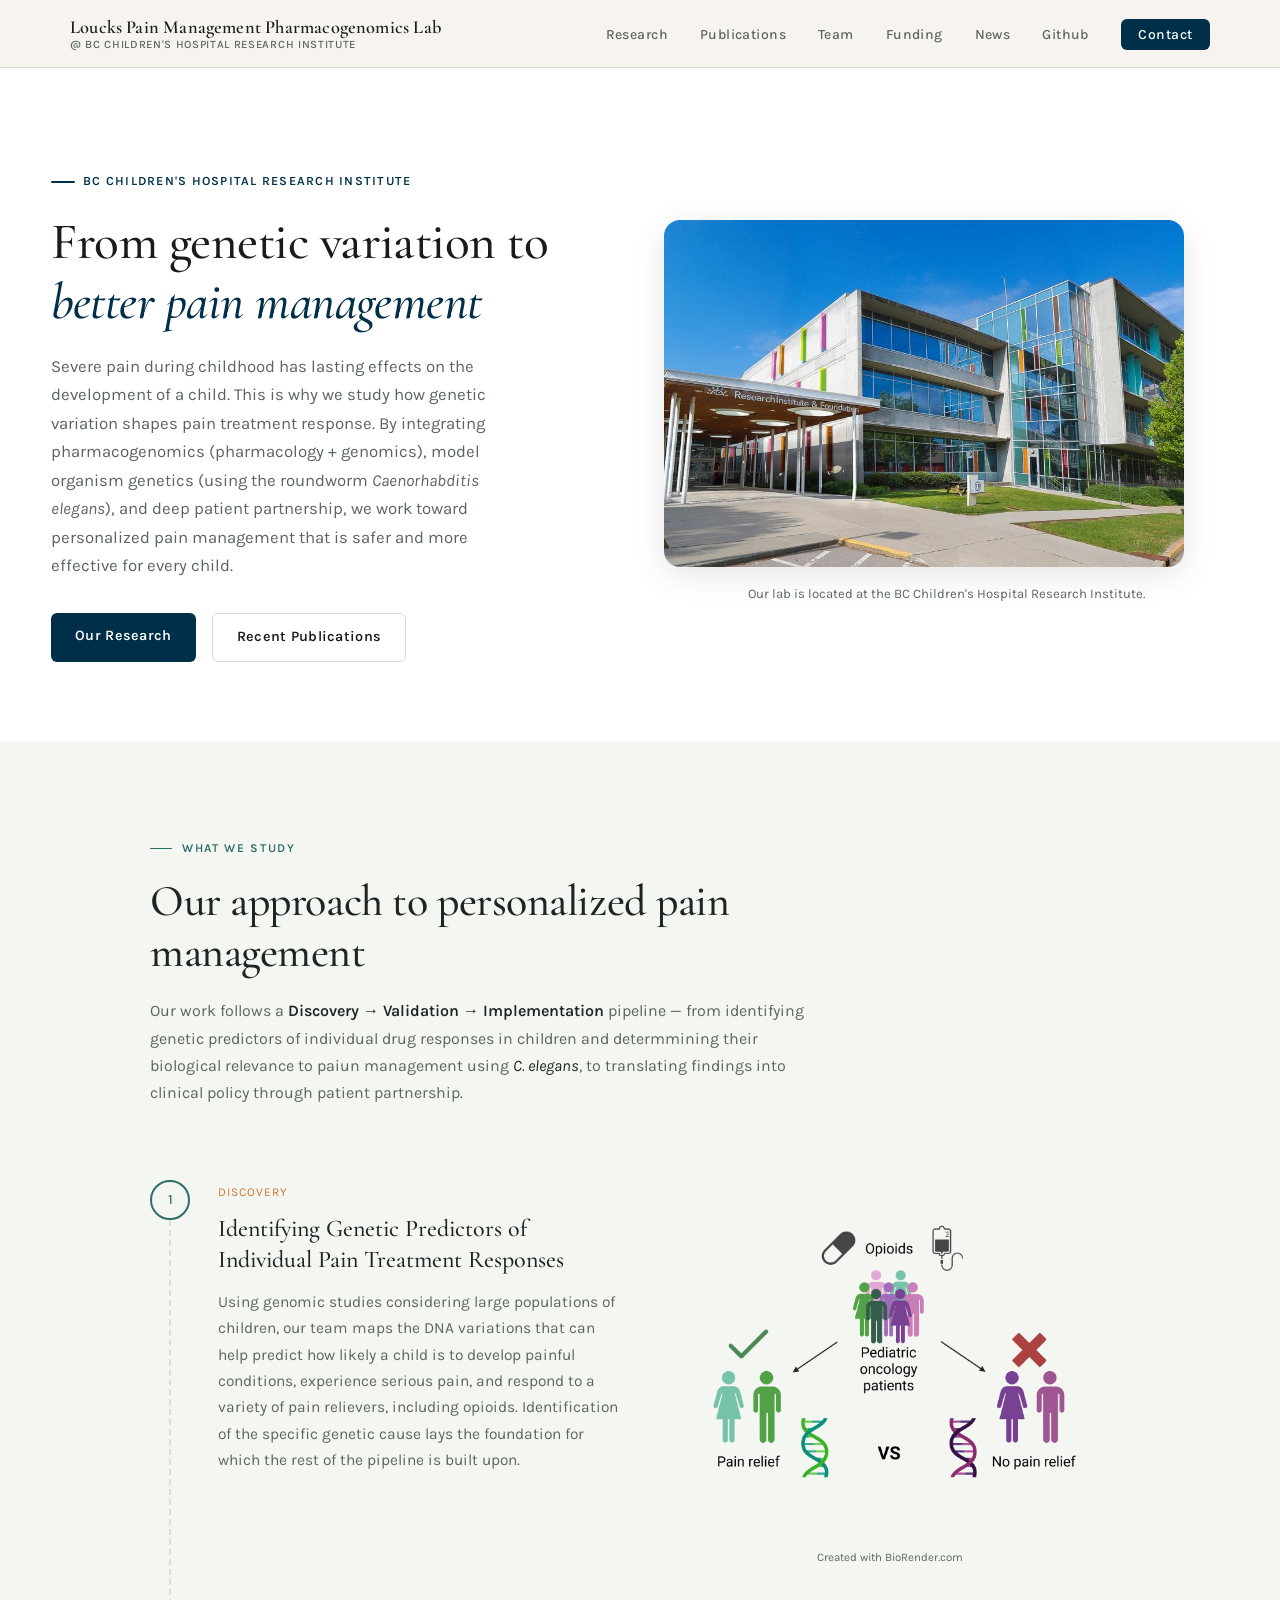
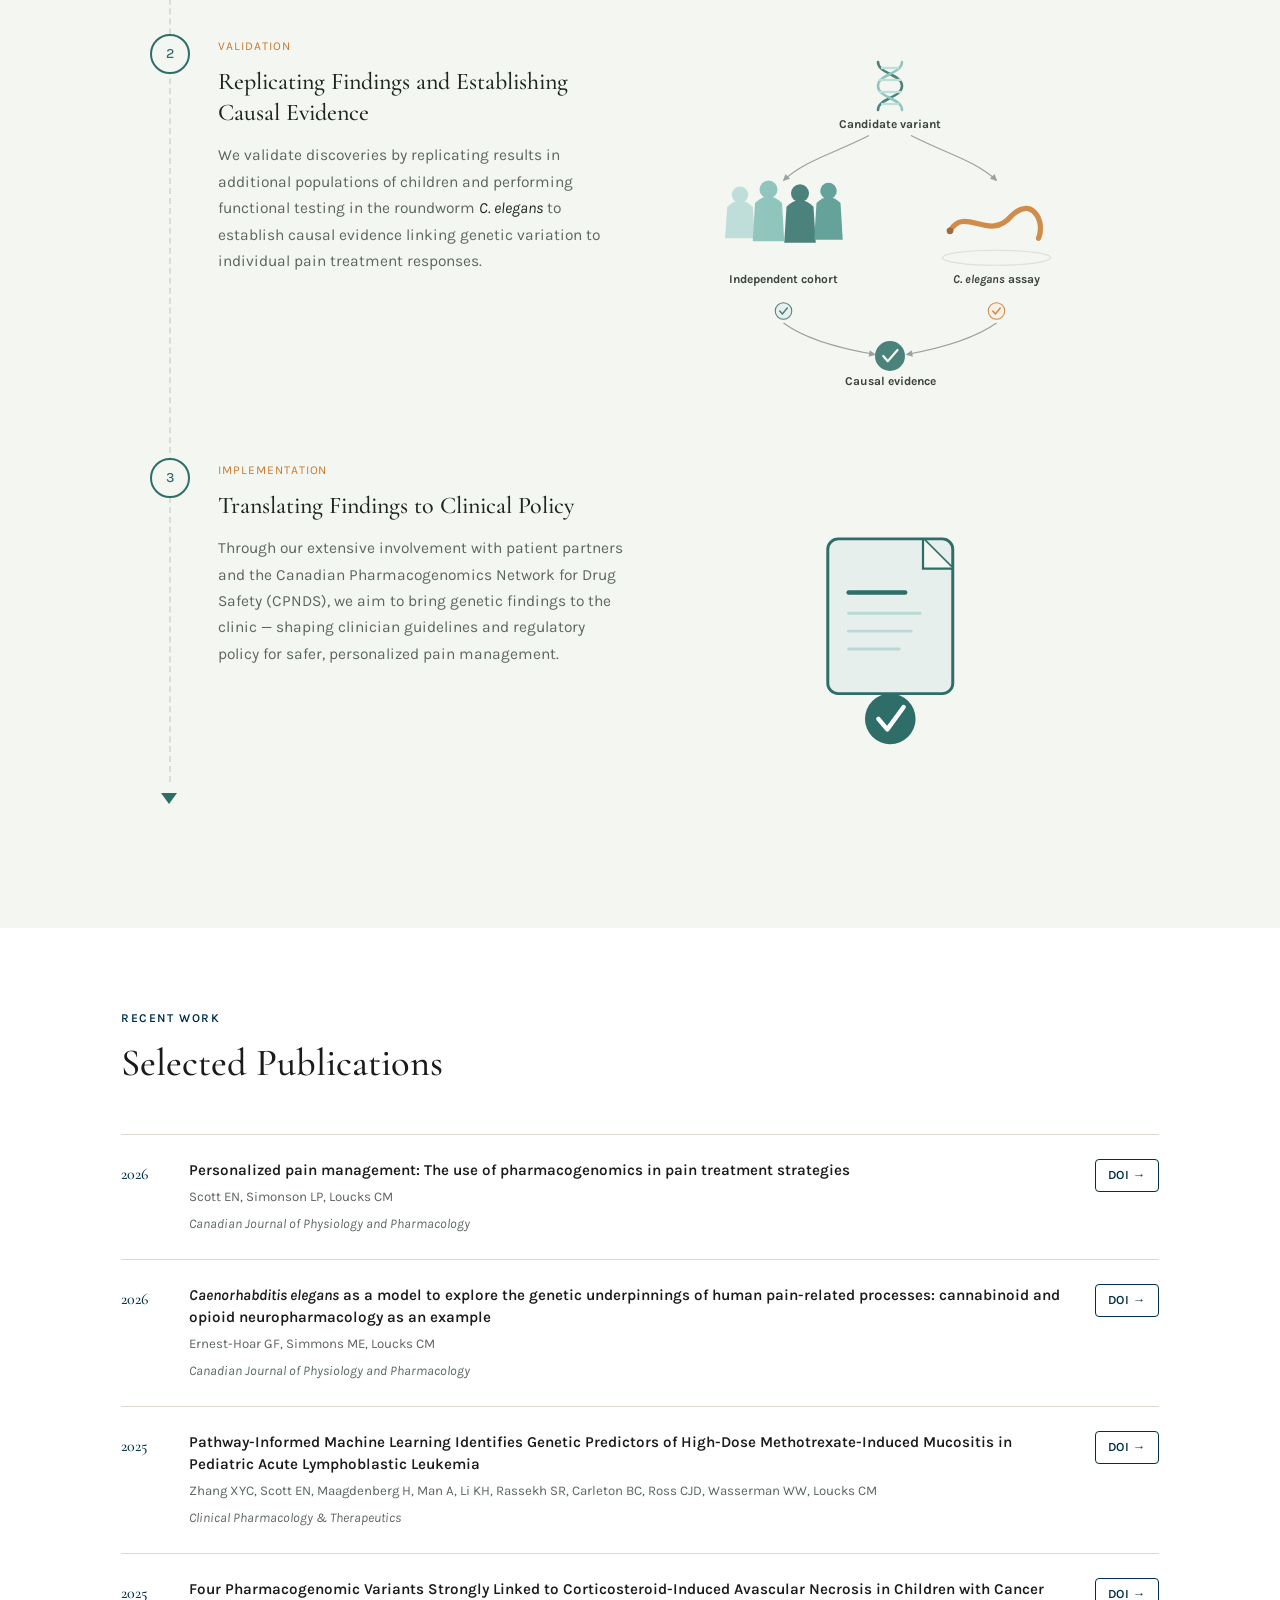
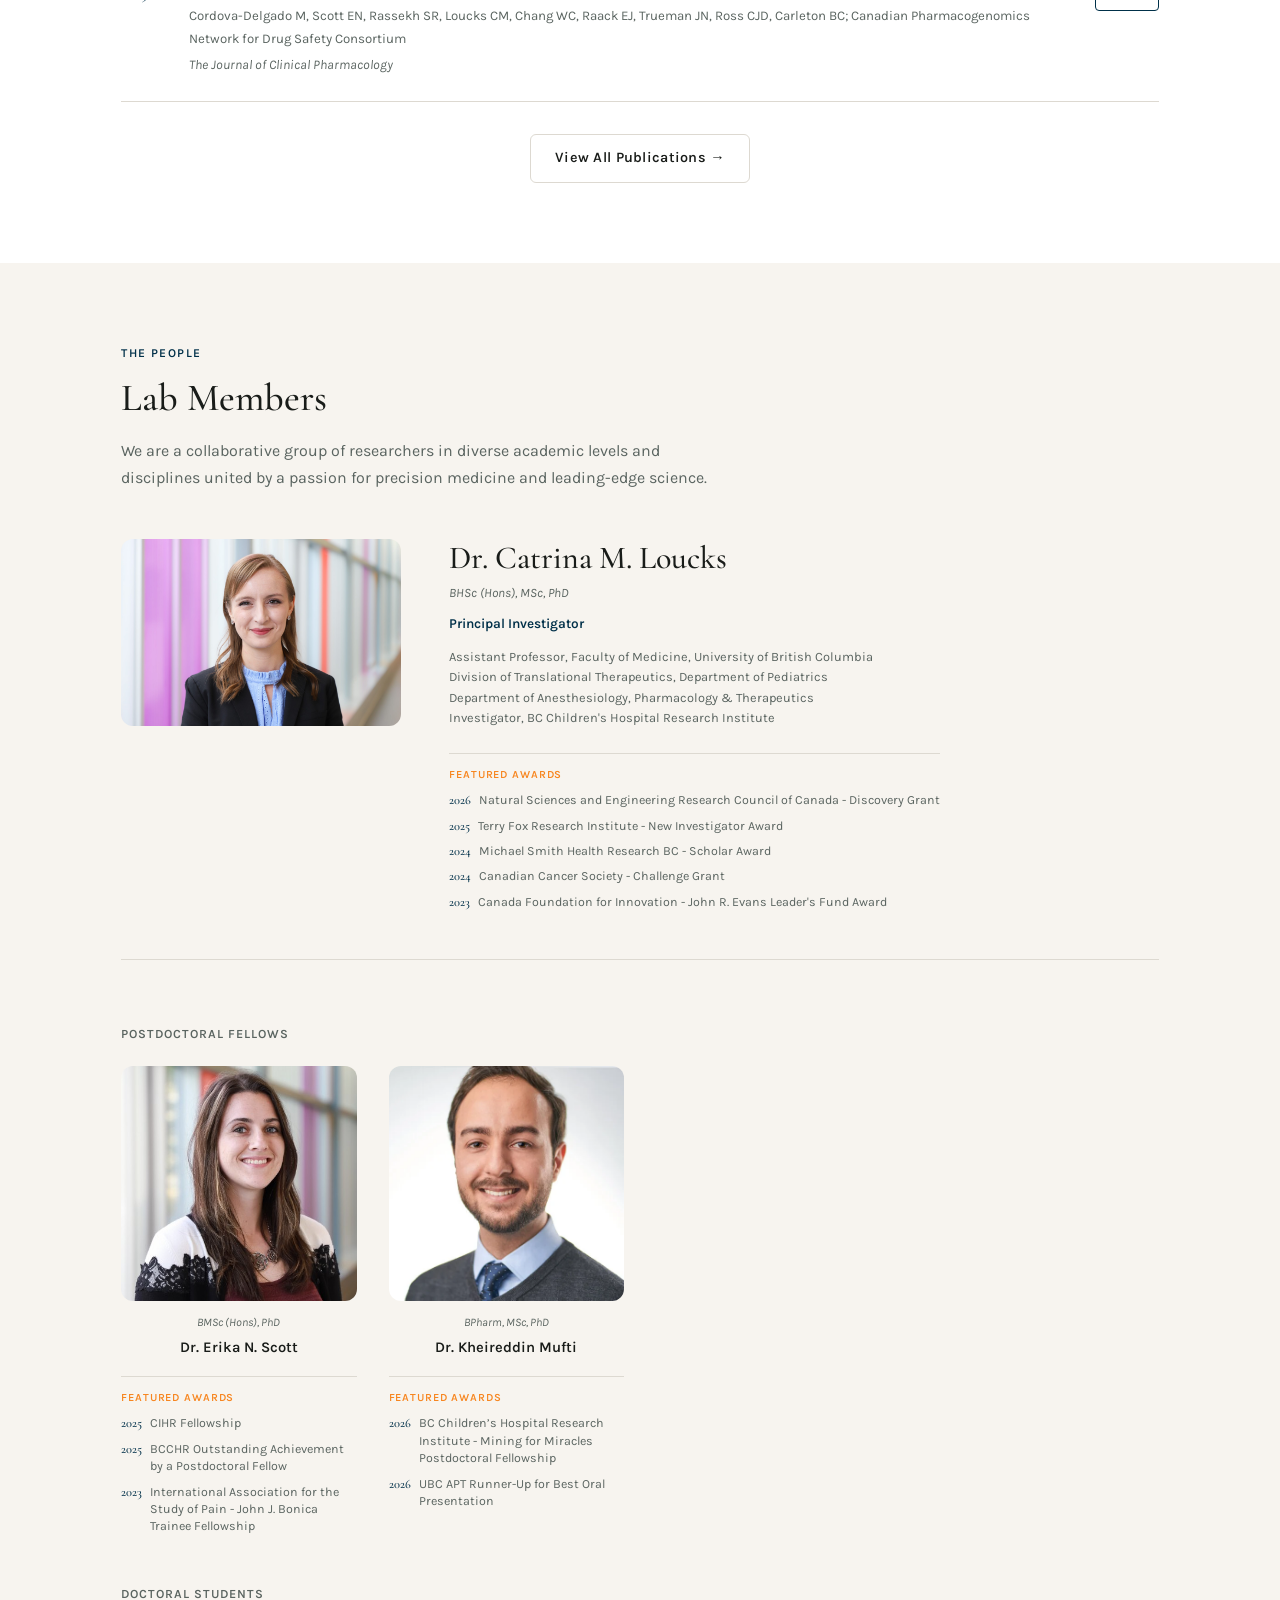
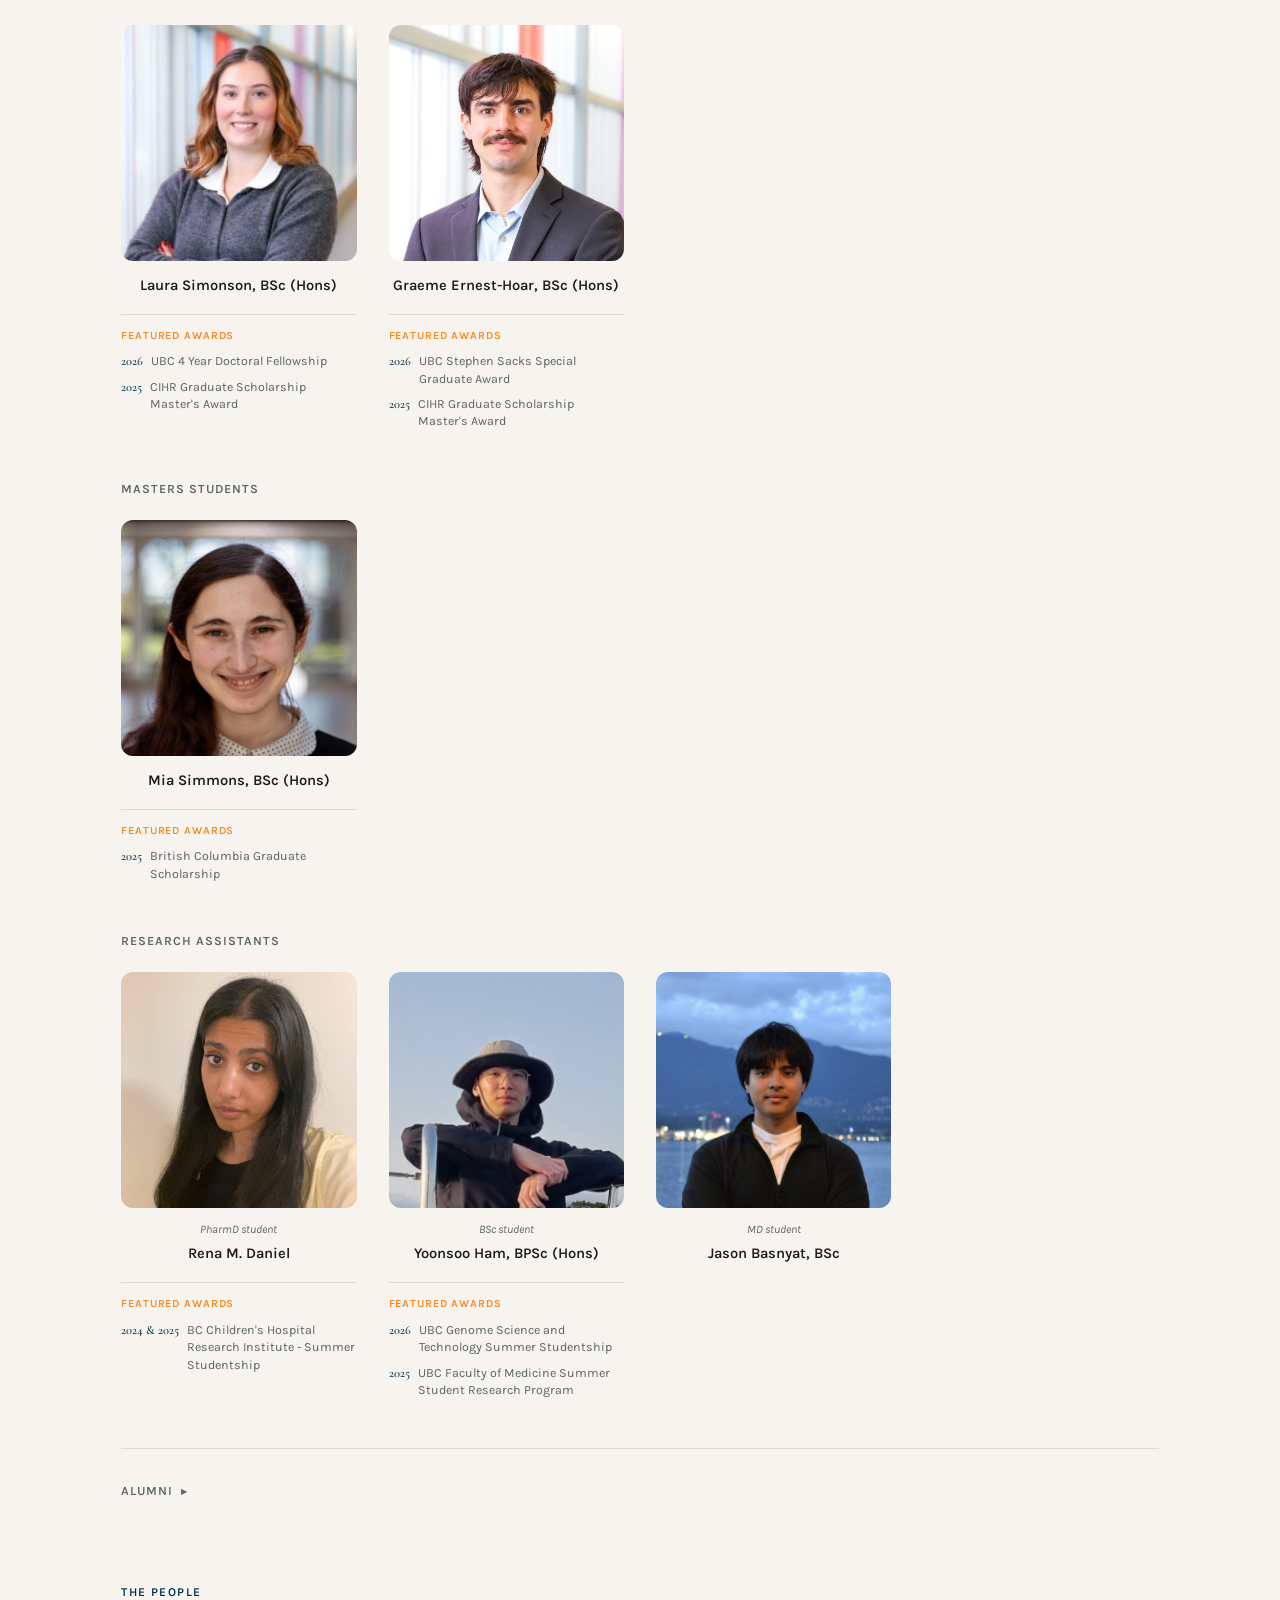
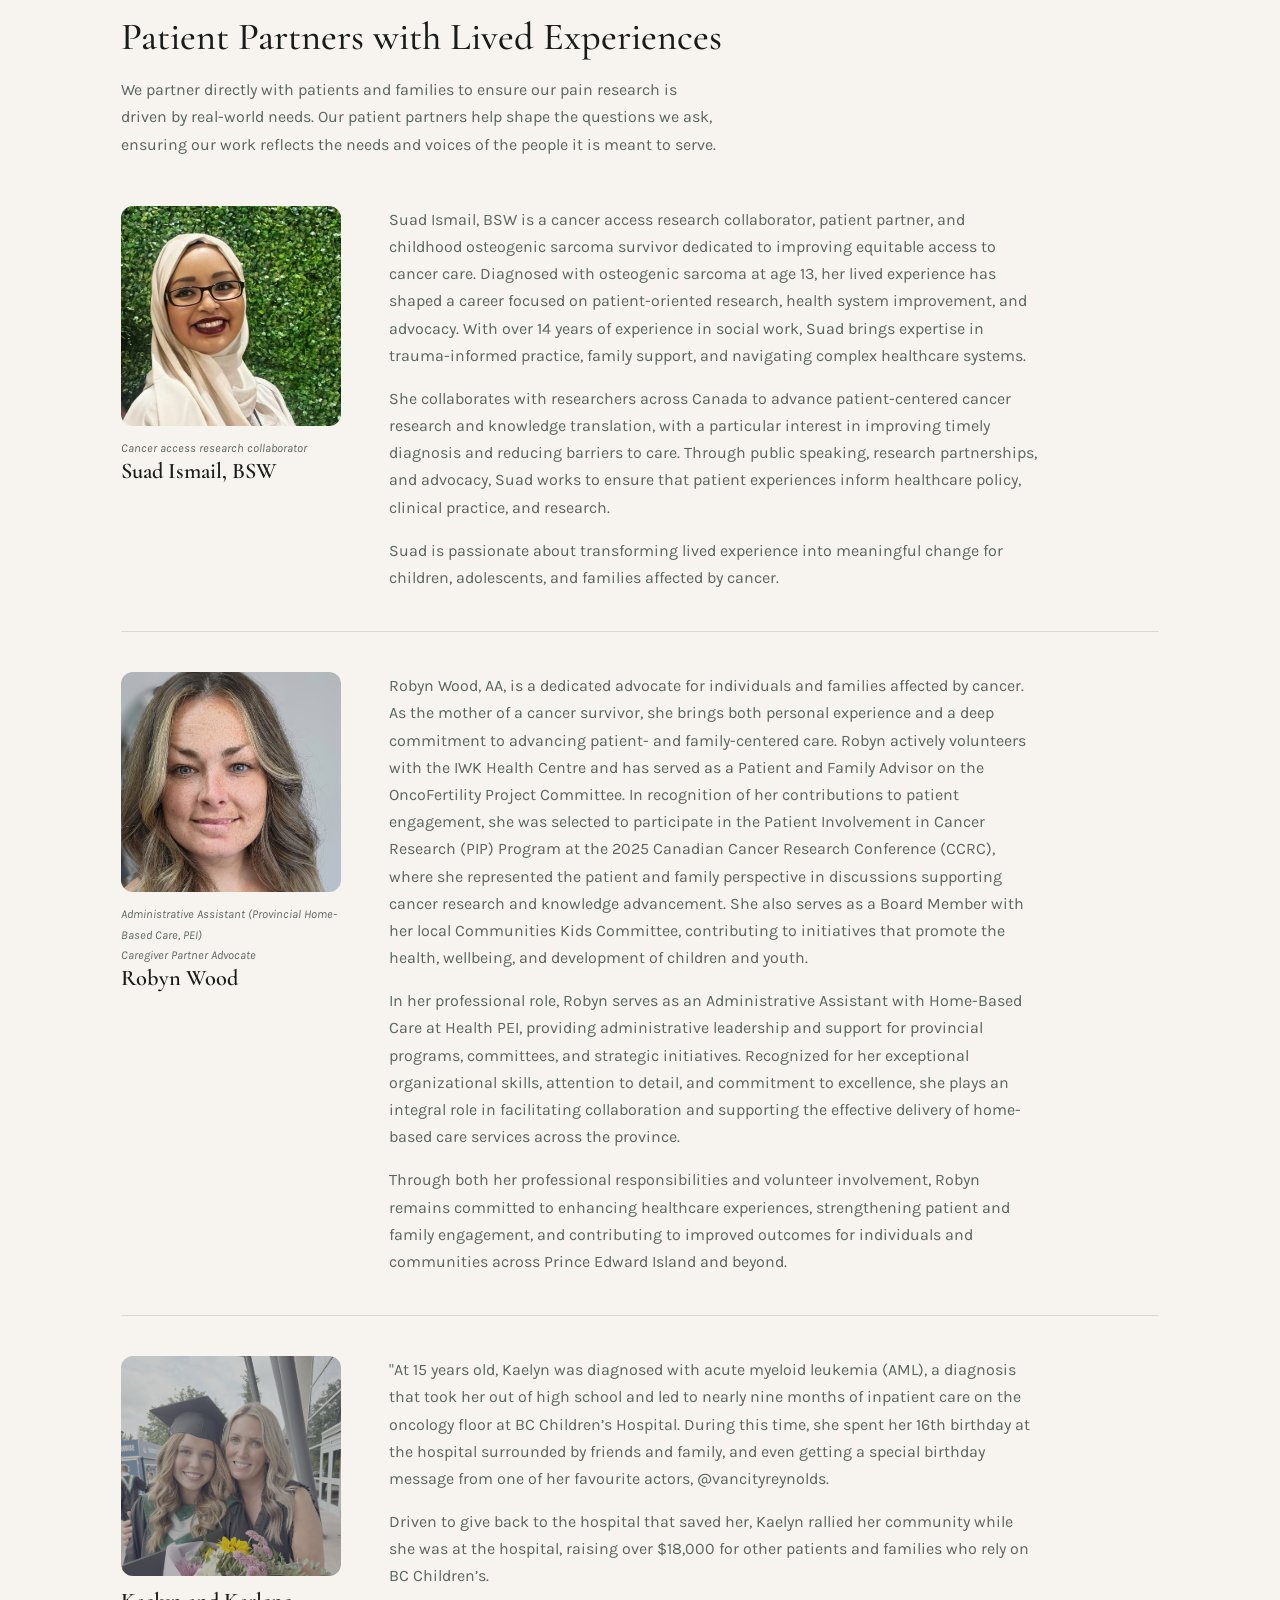
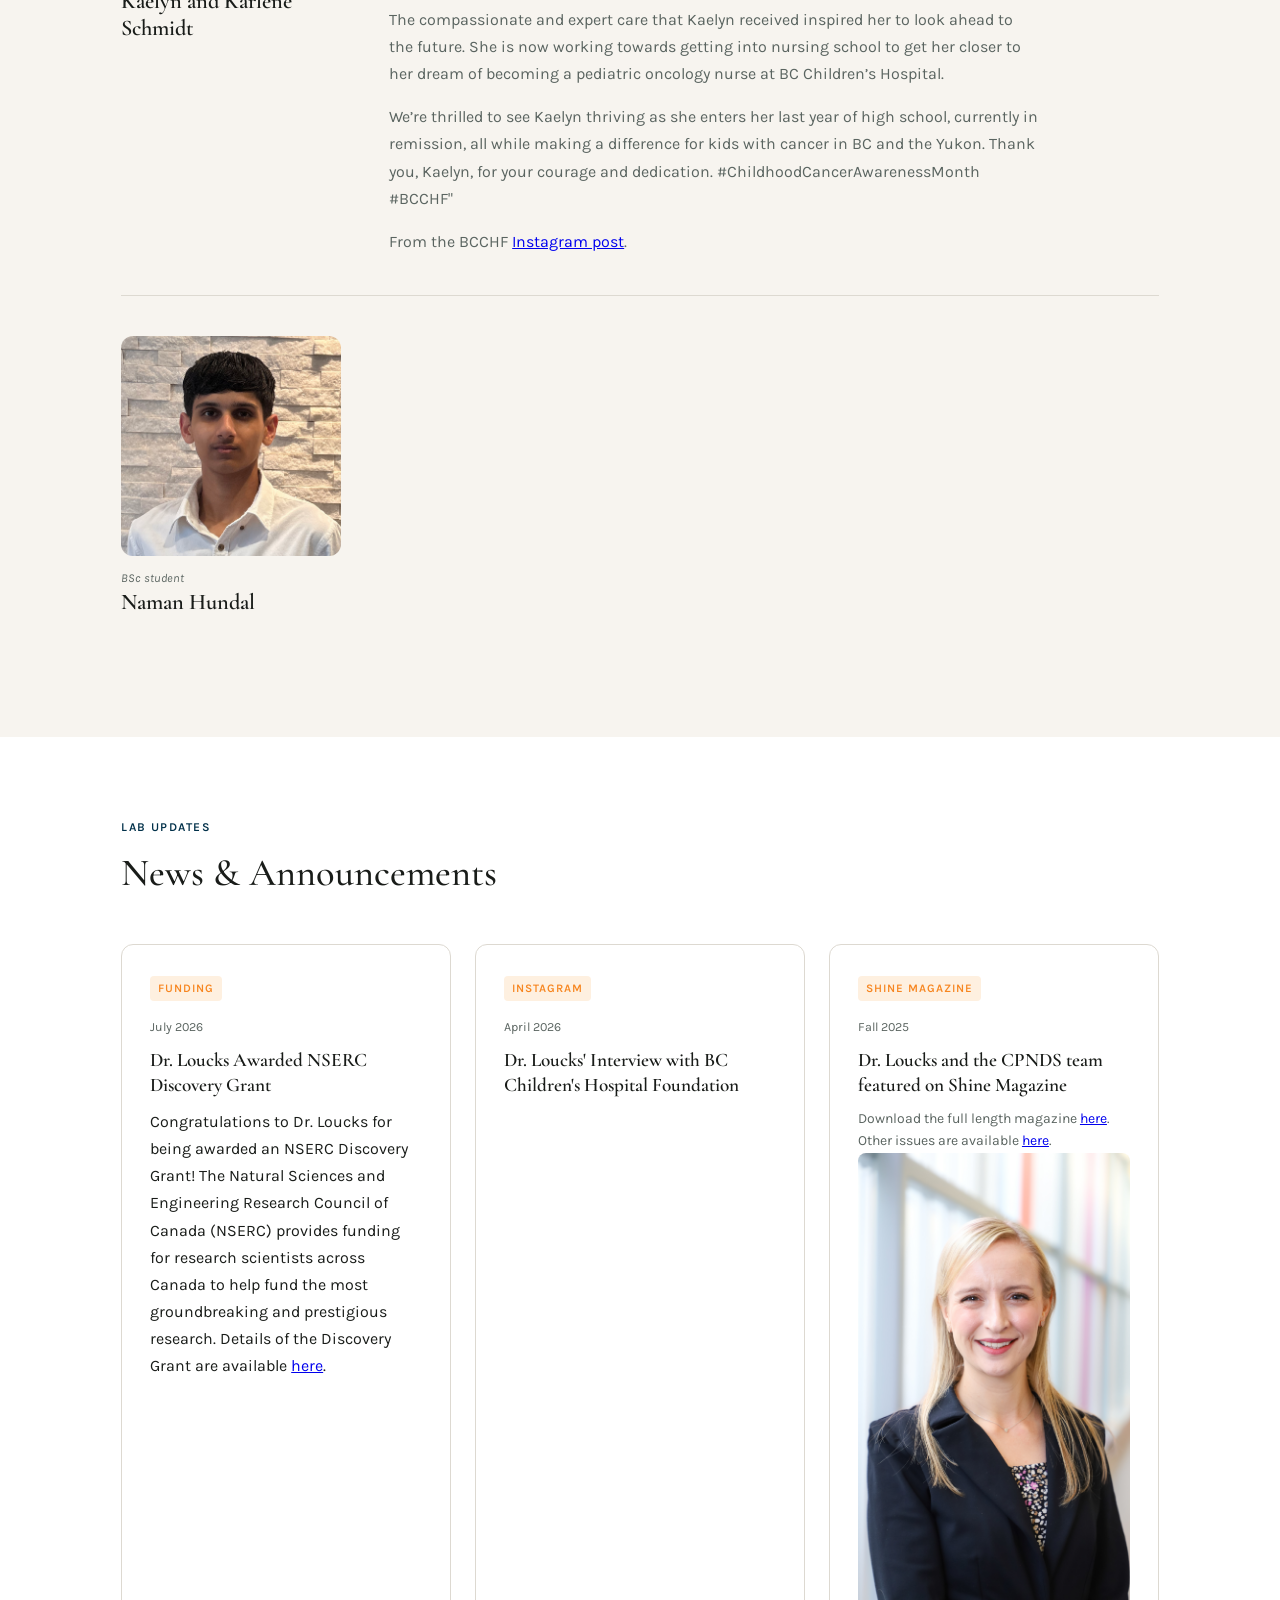
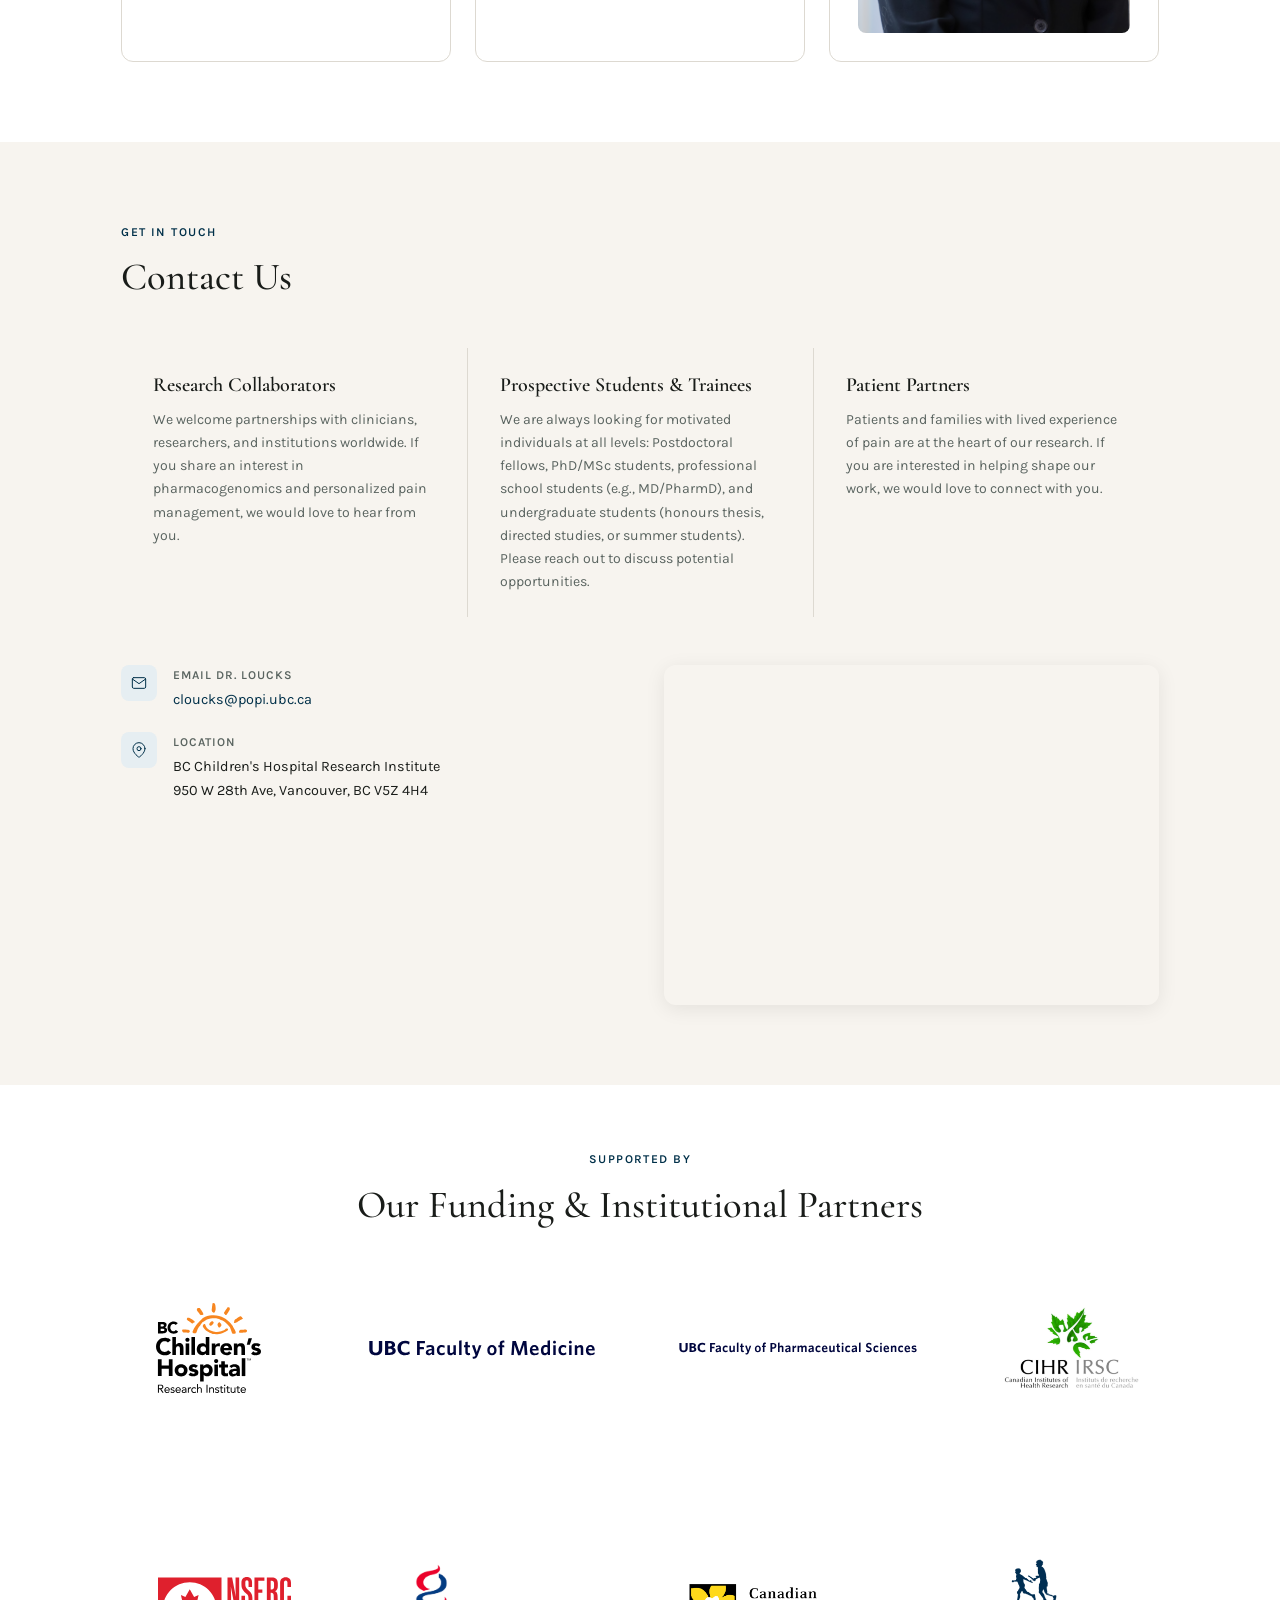
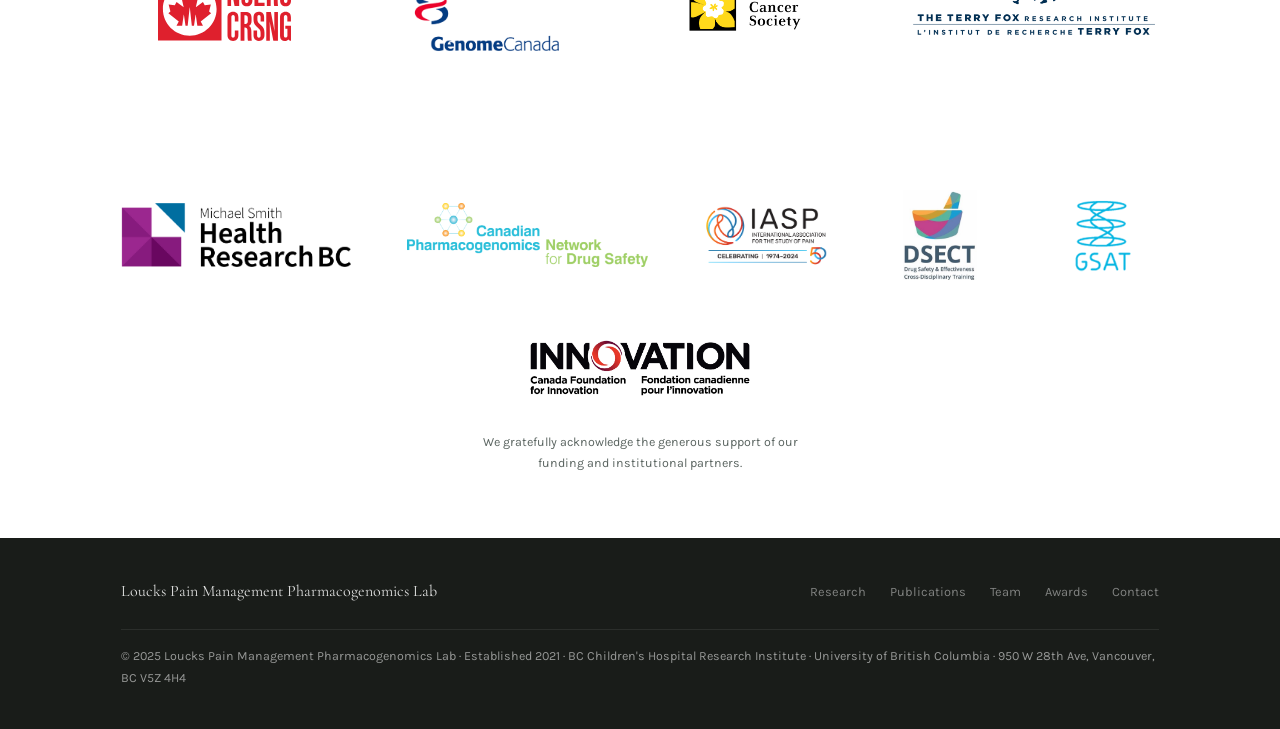
==== commit 04da08a3: "name upd" ====
--- a/index.html
+++ b/index.html
@@ -661,7 +661,7 @@
           <div class="pp-photo">
             <img src="images/team/kaylene_karlene.png" alt="Kaelyn and Karlene" />
           </div>
-          <div class="pp-name">Kaelyn and Karlene </div>
+          <div class="pp-name">Kaelyn and Karlene Schmidt</div>
         </div>
         <div class="pp-bio">
           <p>
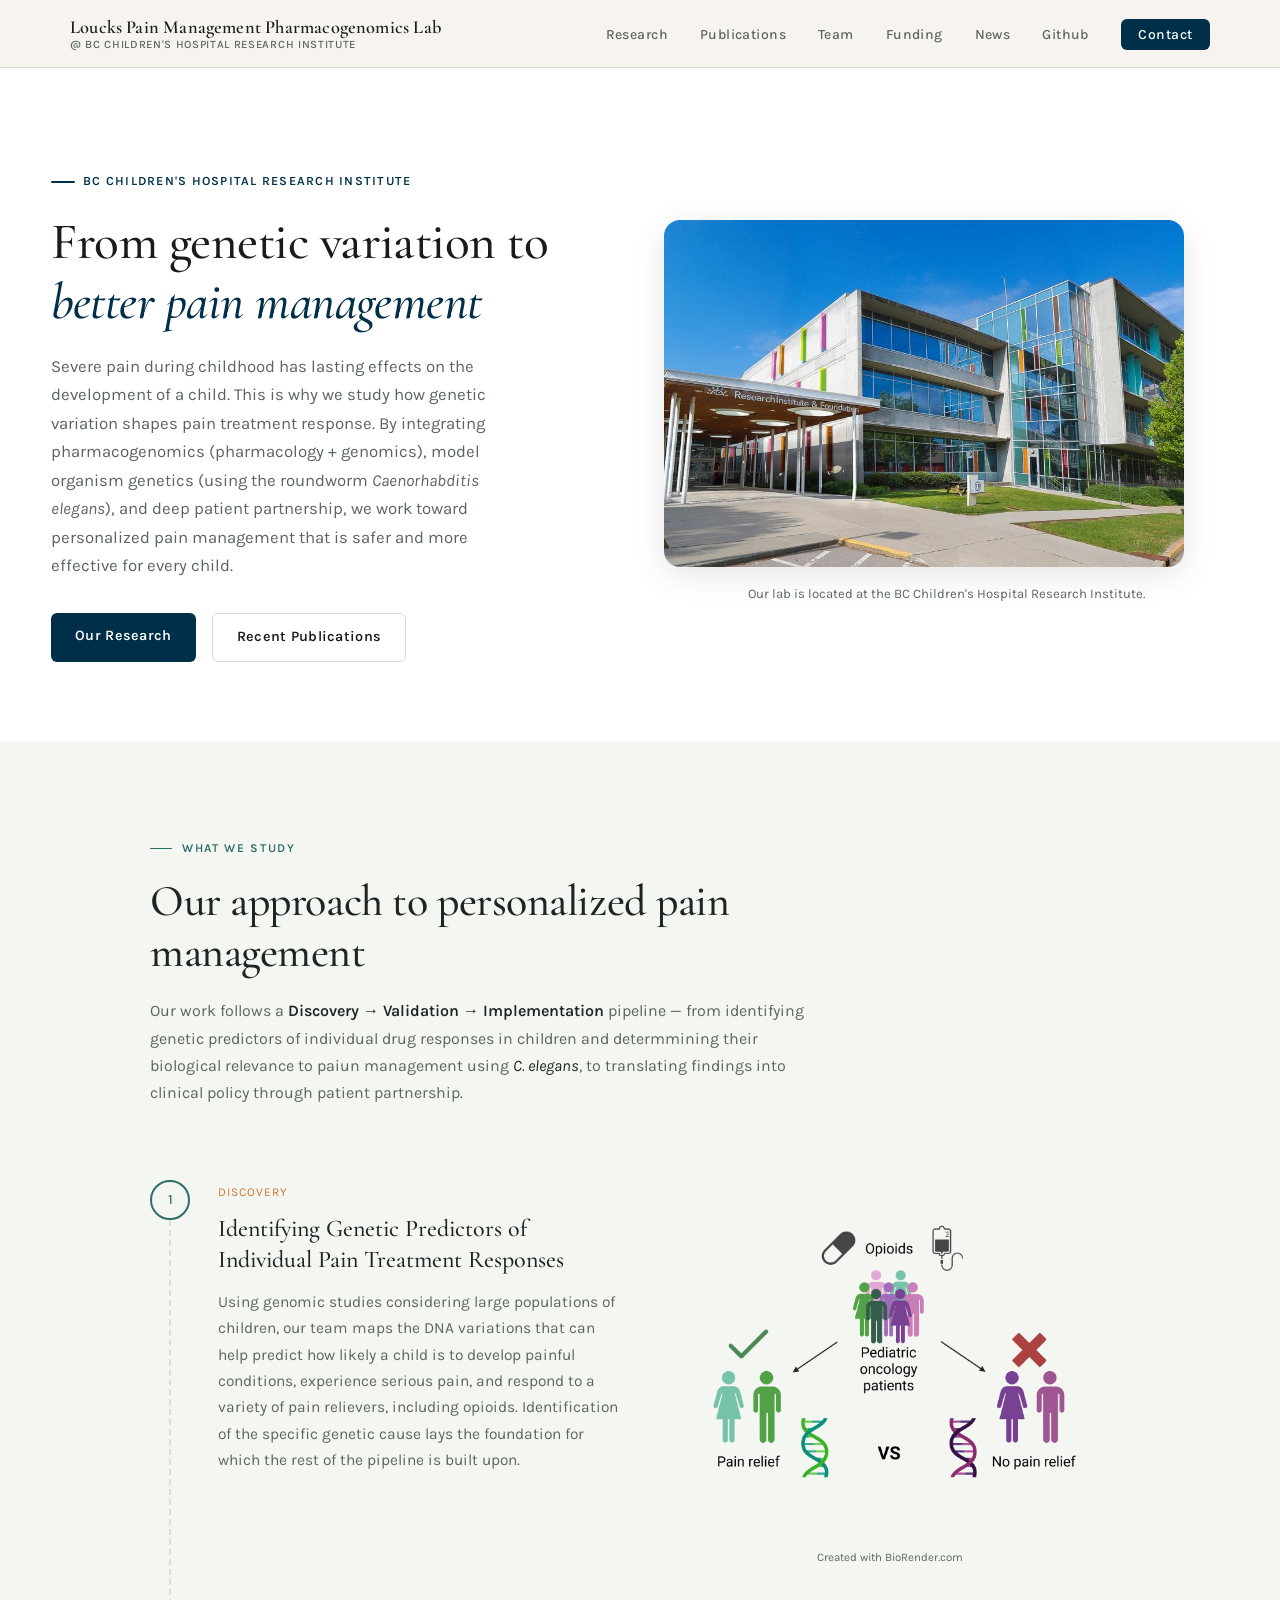
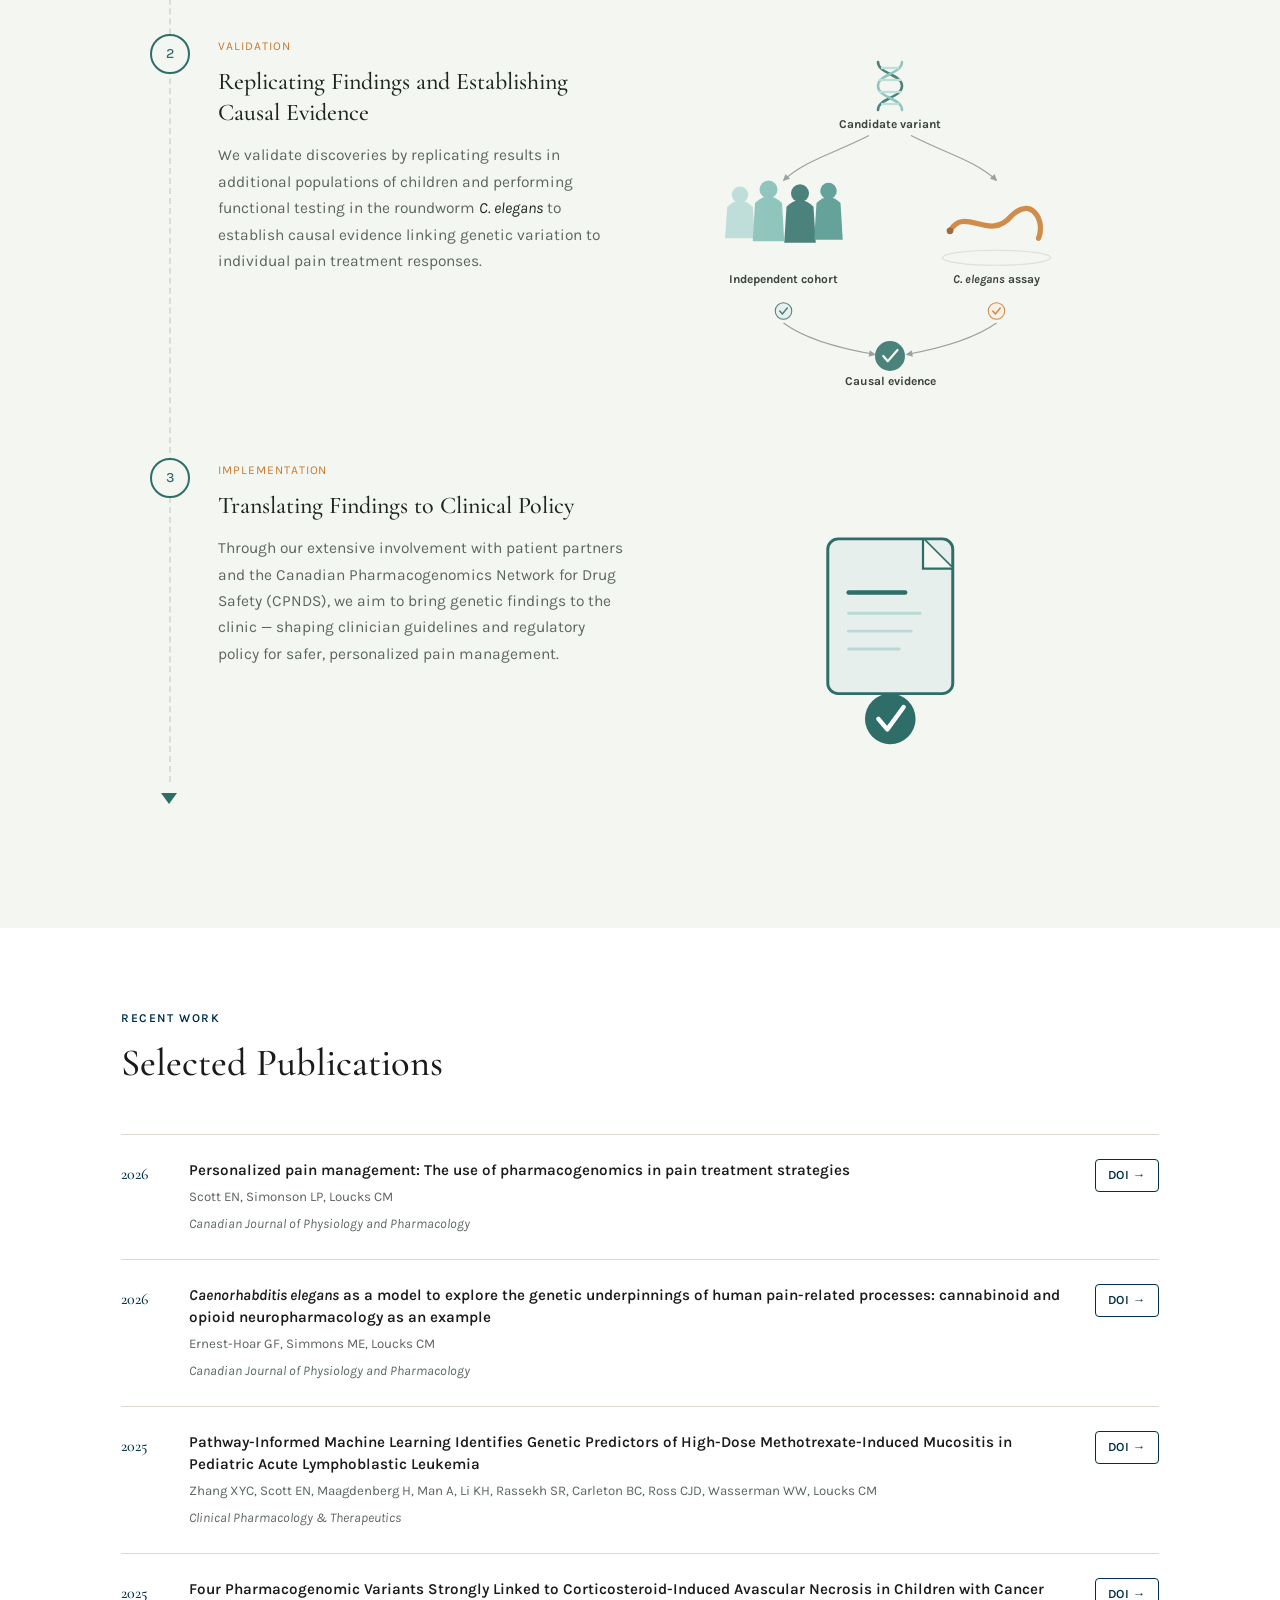
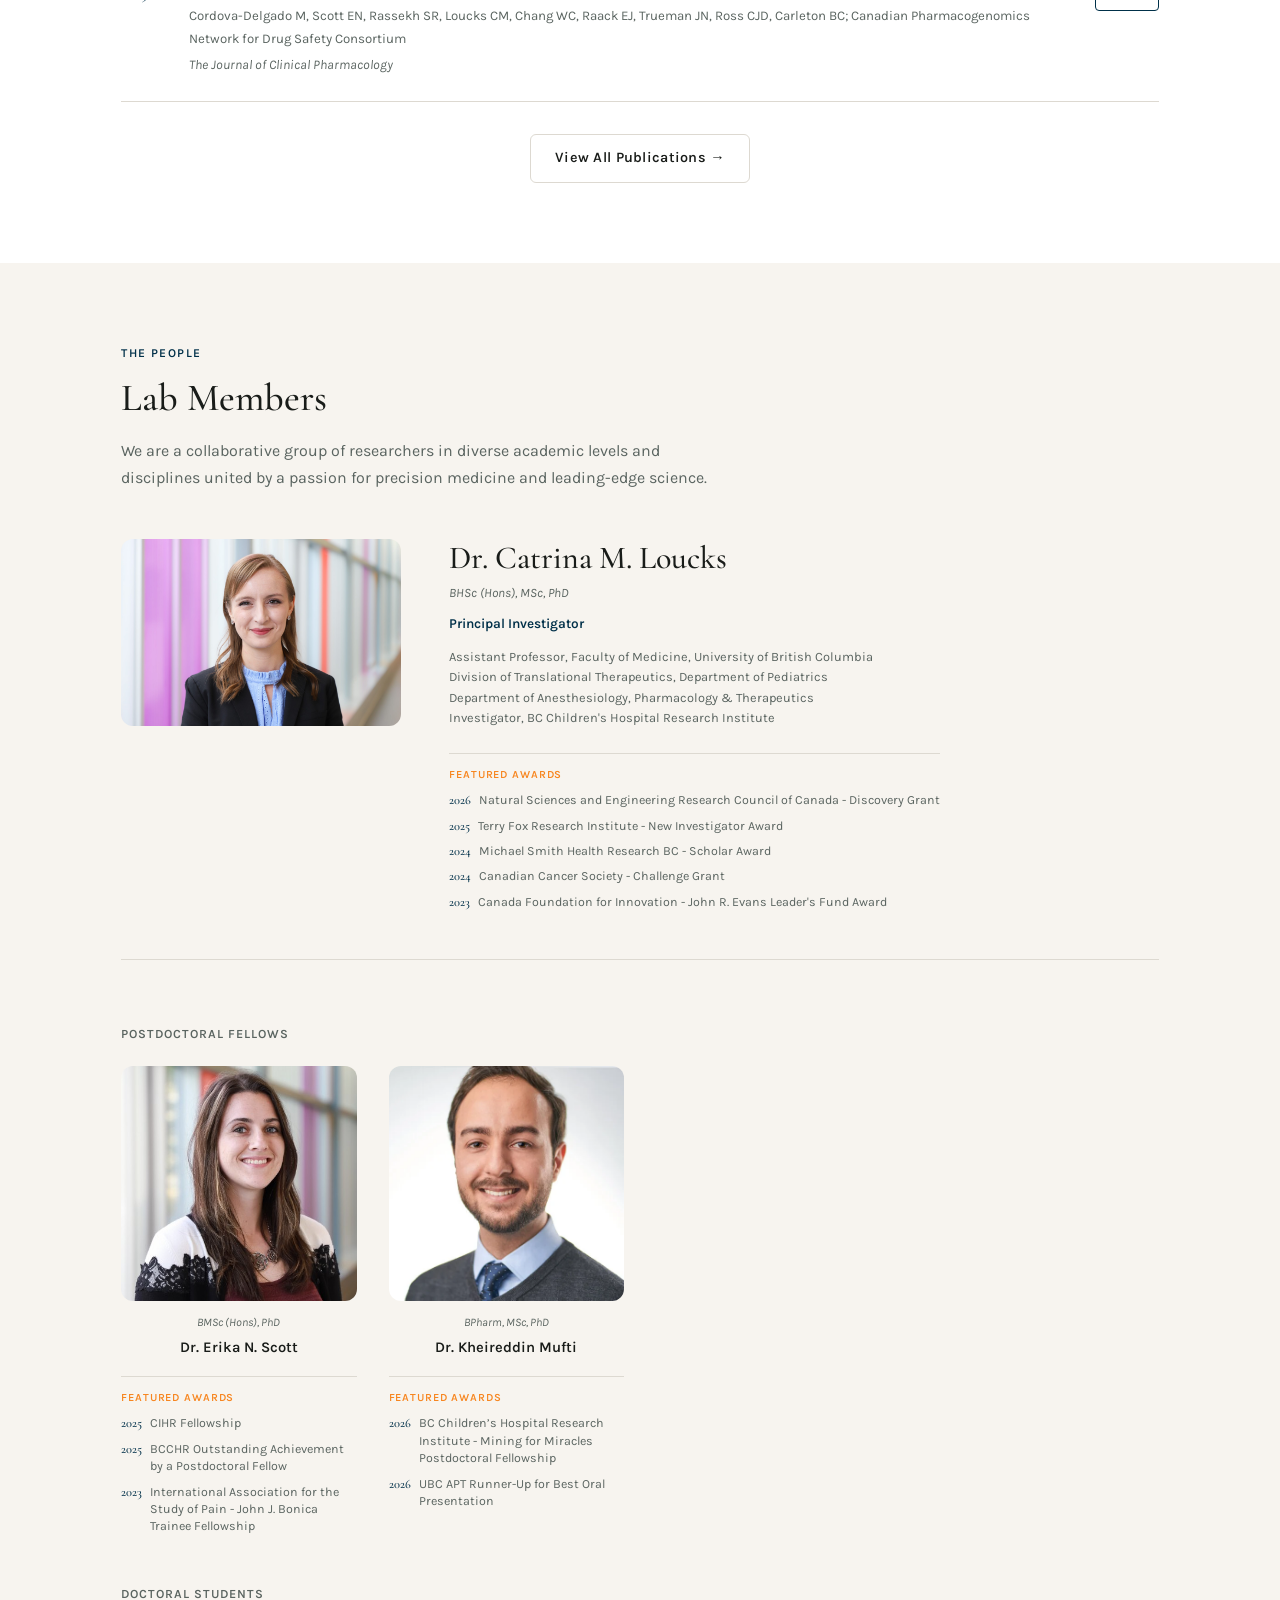
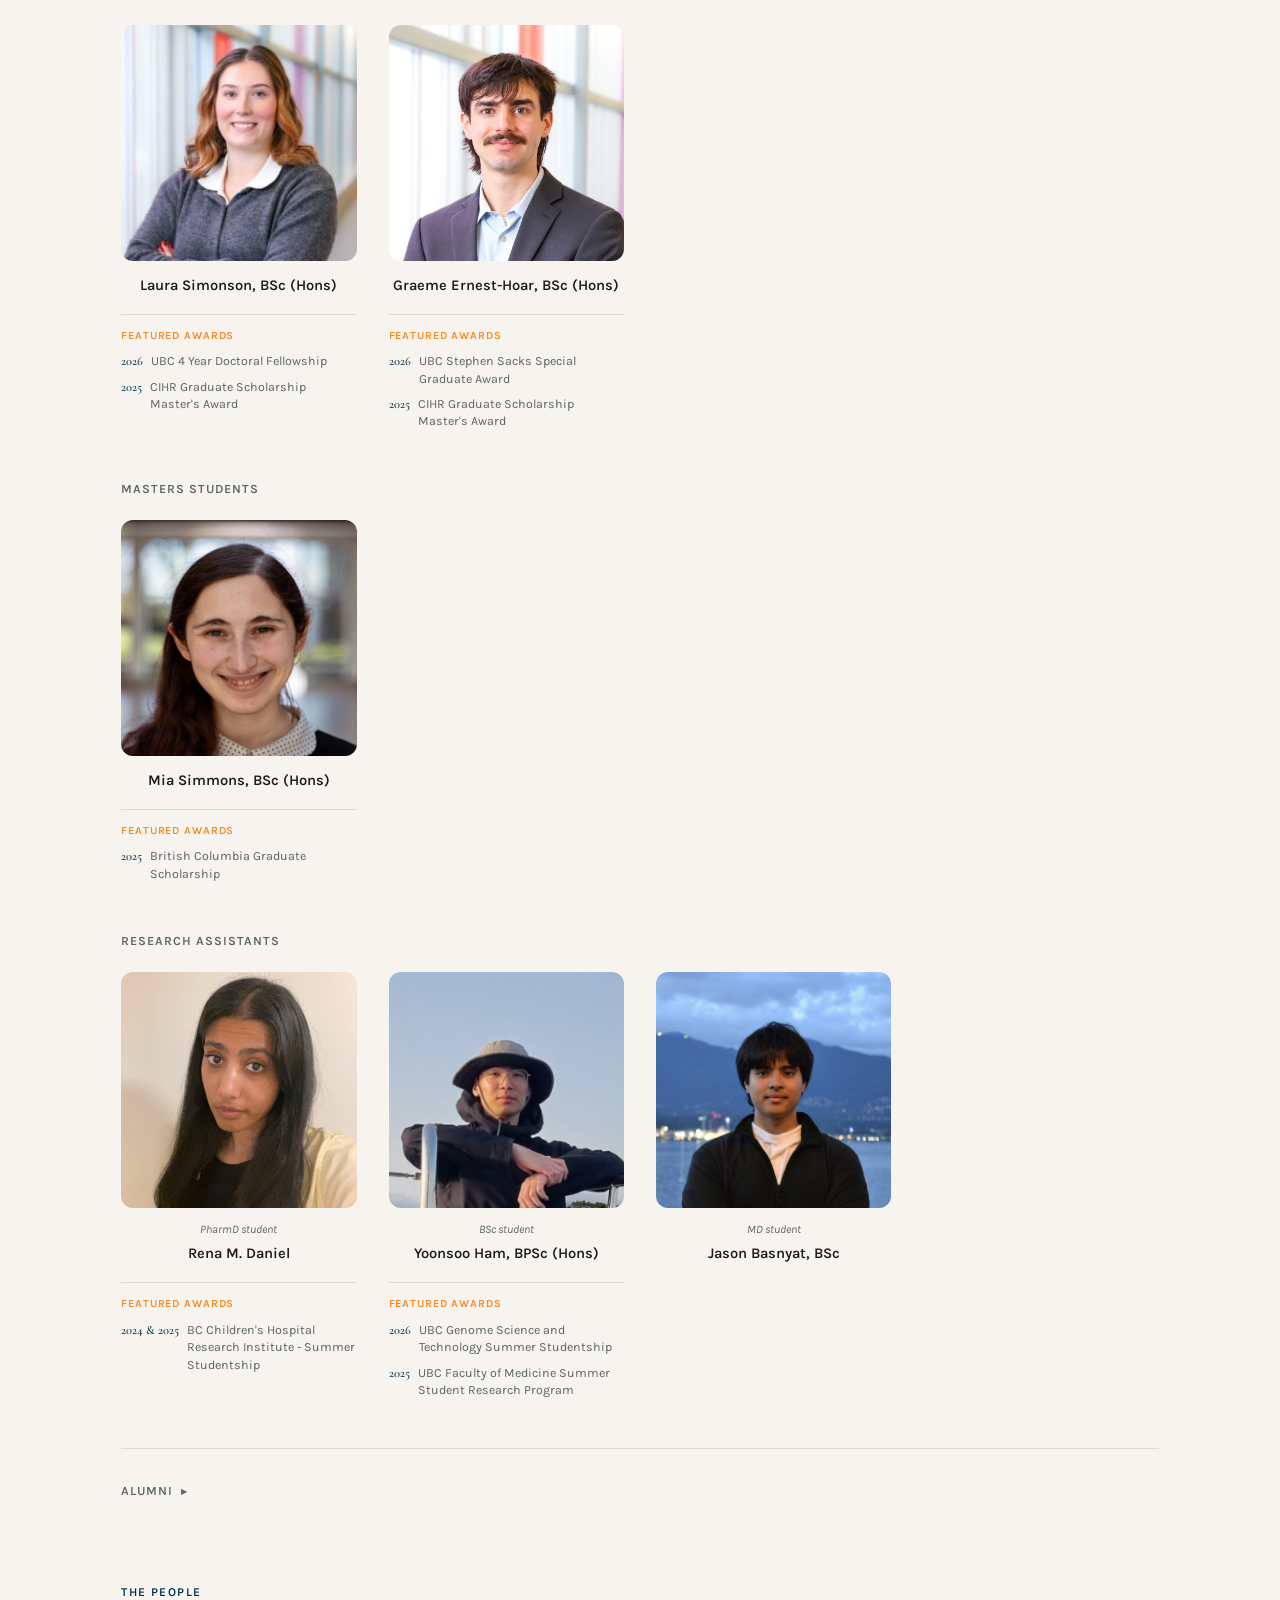
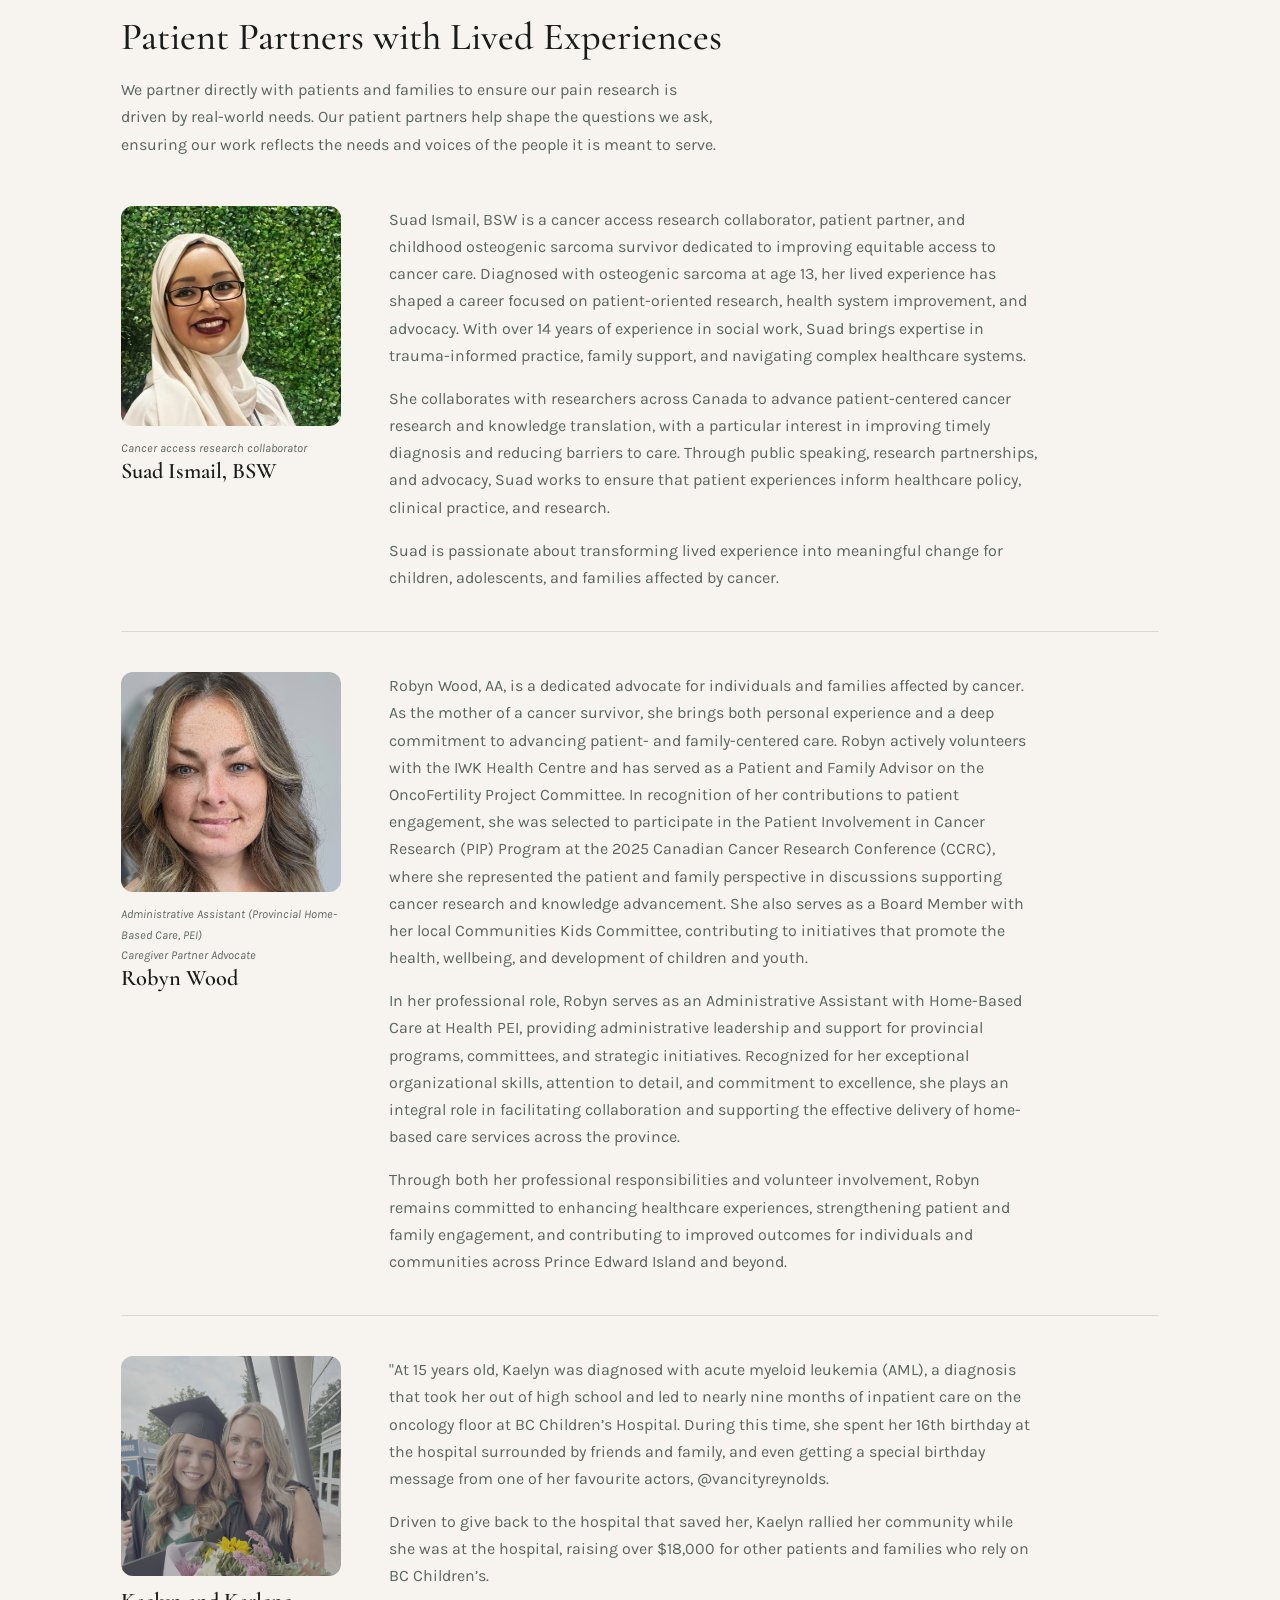
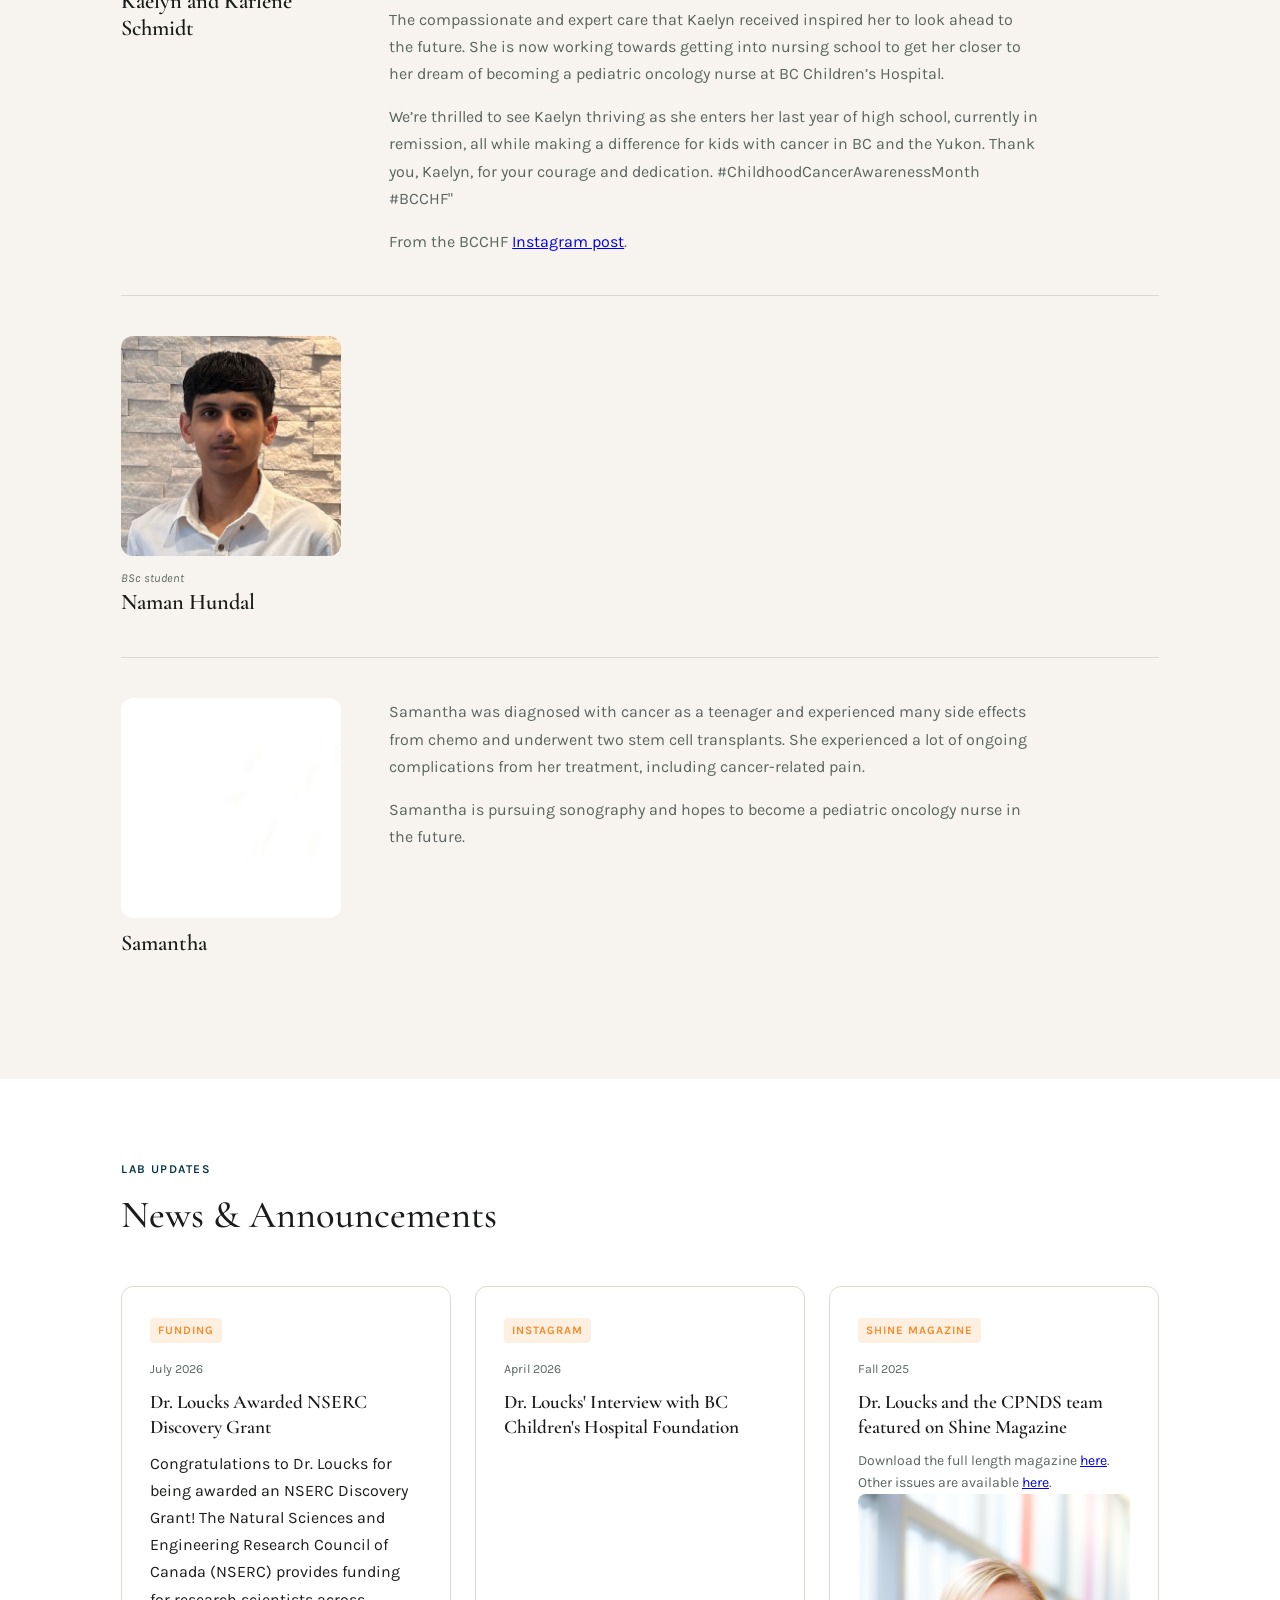
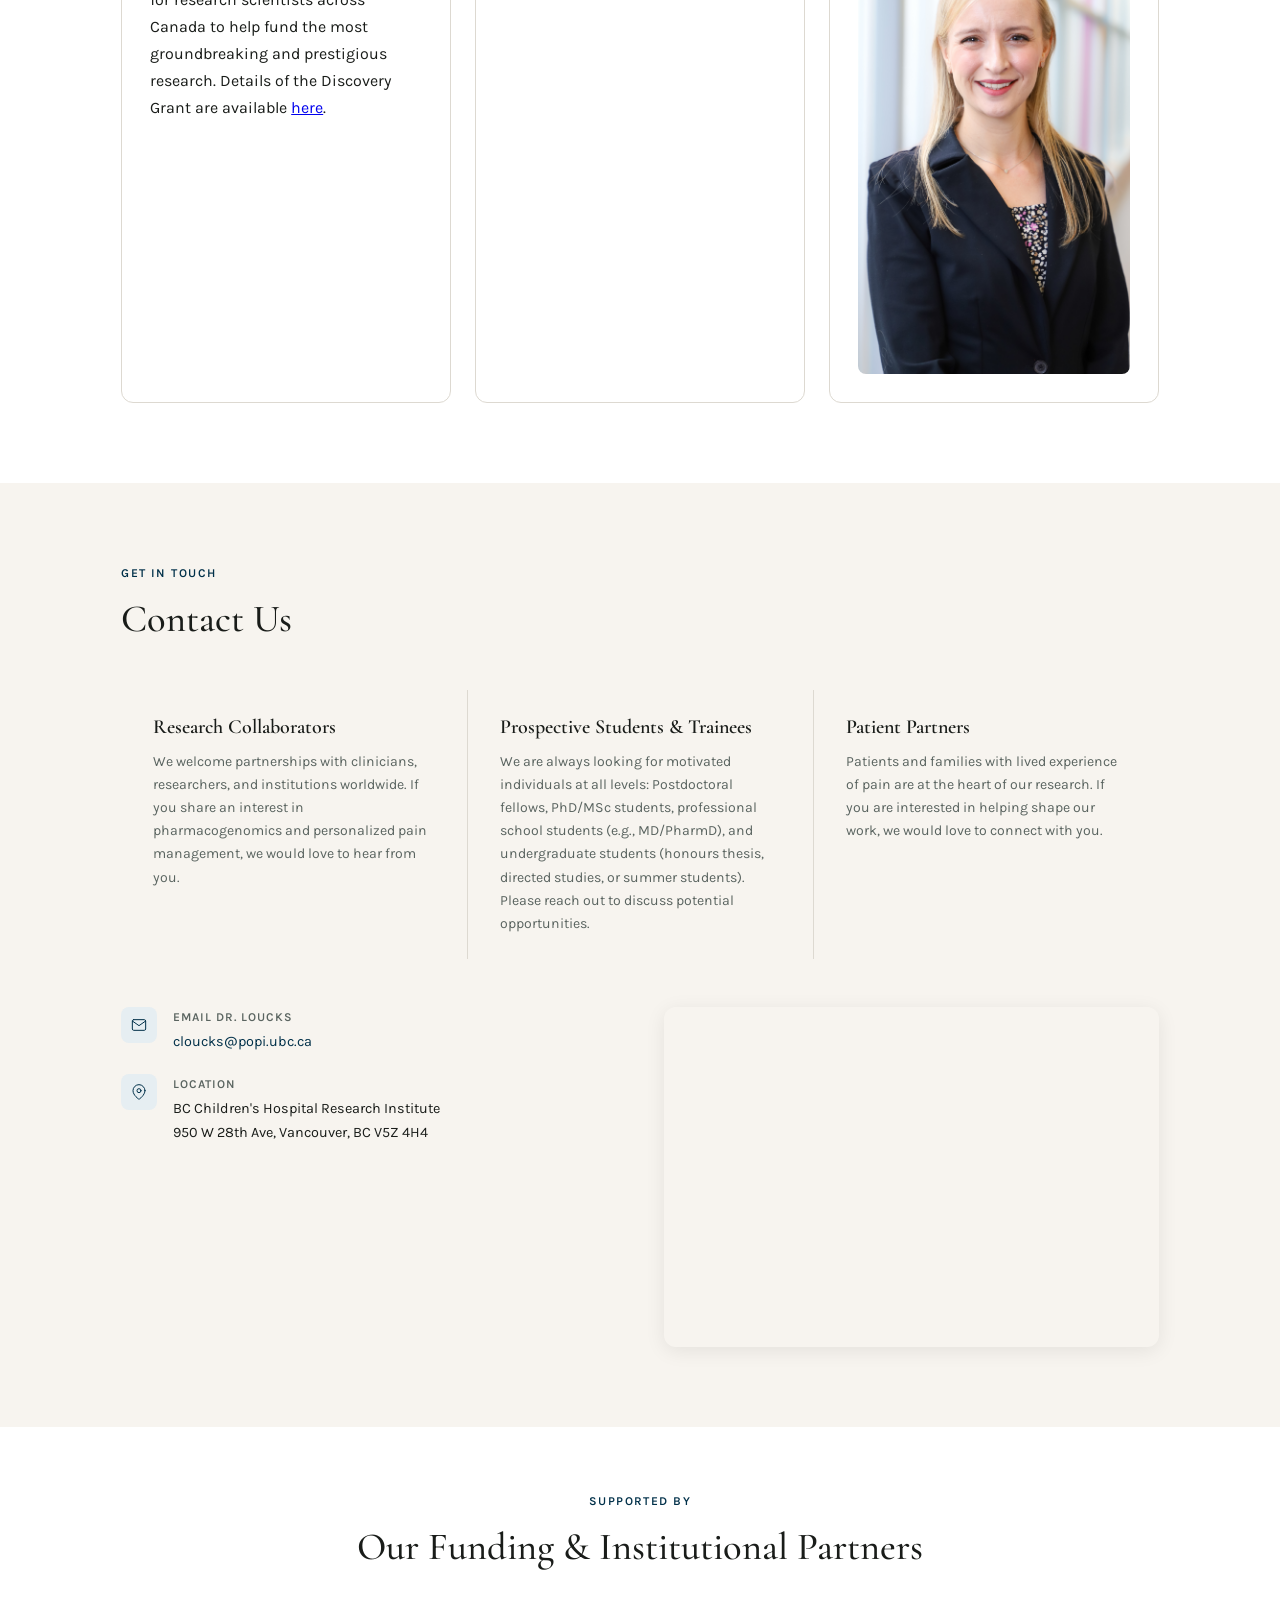
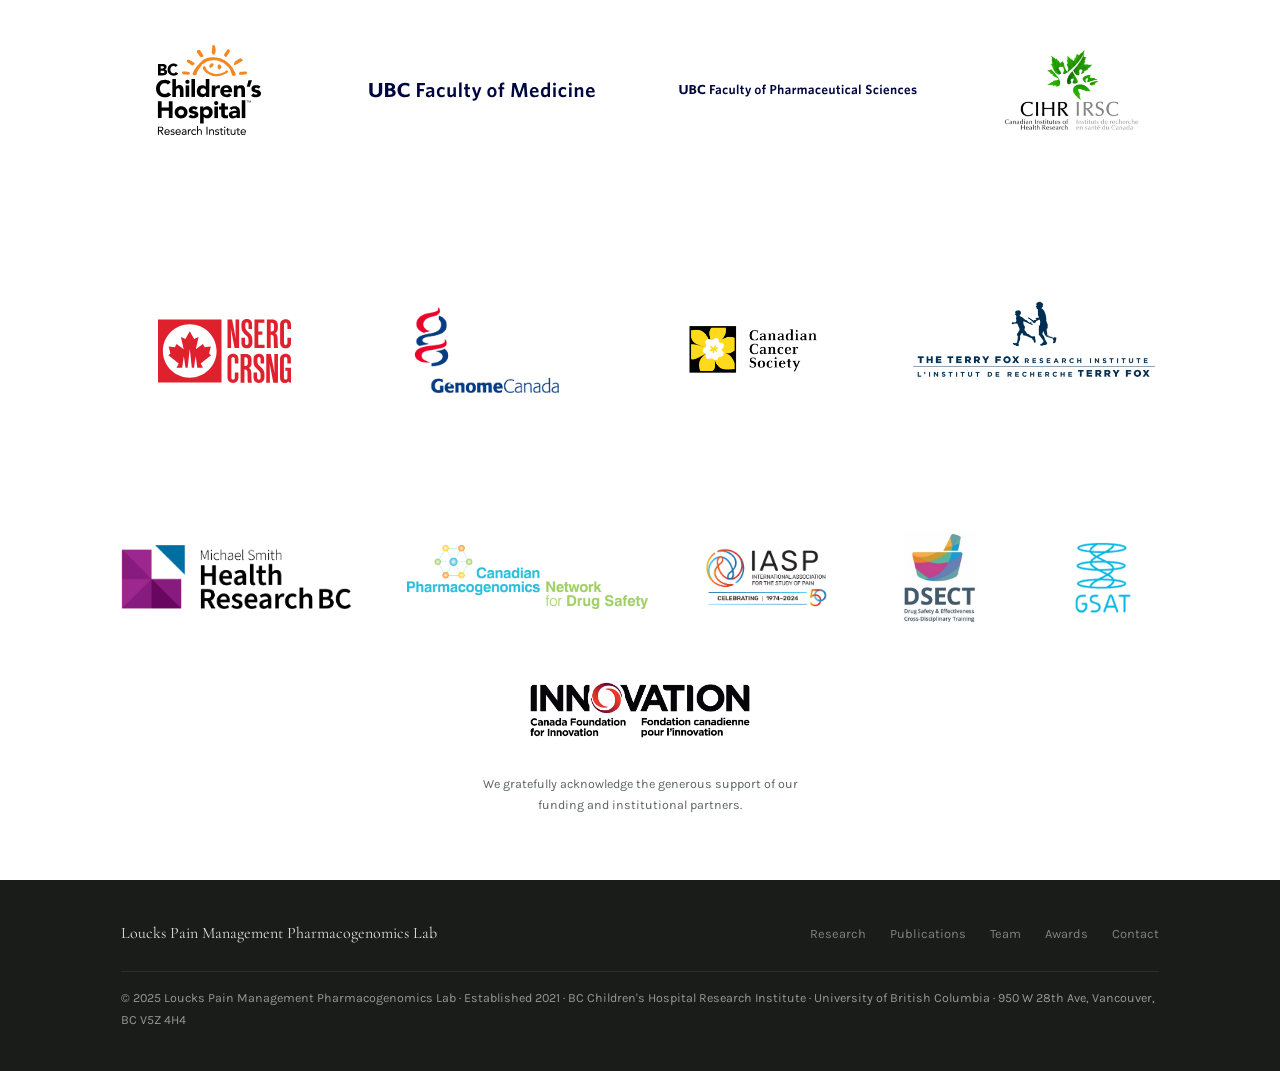
==== commit 7d029416: "Samantha upd" ====
--- a/index.html
+++ b/index.html
@@ -693,6 +693,23 @@
         </div>
       </div>
 
+      <div class="pp-card">
+        <div class="pp-profile">
+          <div class="pp-photo">
+            <img src="images/team/white.png" alt="placeholder" />
+          </div>
+          <div class="pp-name">Samantha</div>
+        </div>
+        <div class="pp-bio">
+          <p>
+            Samantha was diagnosed with cancer as a teenager and experienced many side effects from chemo and underwent two stem cell transplants. She experienced a lot of ongoing complications from her treatment, including cancer-related pain.
+          </p>
+          <p>
+            Samantha is pursuing sonography and hopes to become a pediatric oncology nurse in the future. 
+          </p>
+        </div>
+      </div>
+
     </div>
   </div>
 </section>
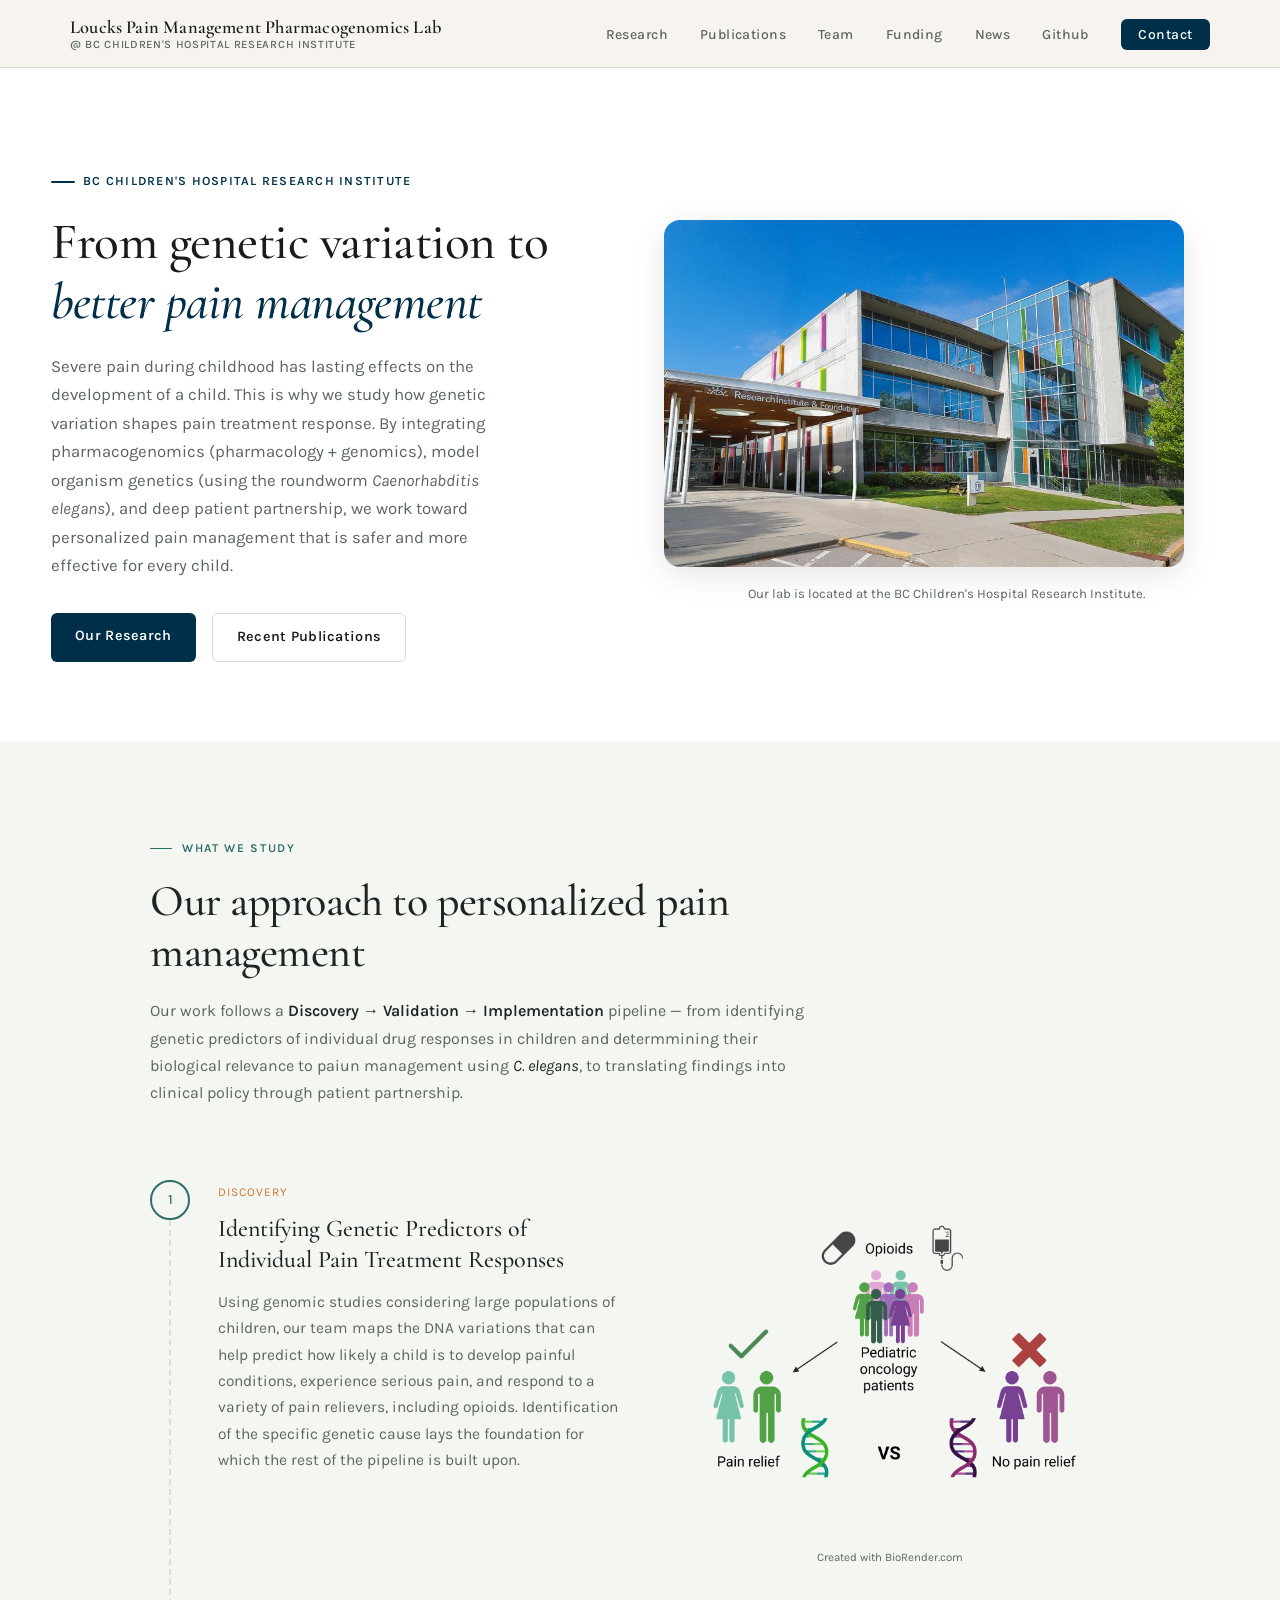
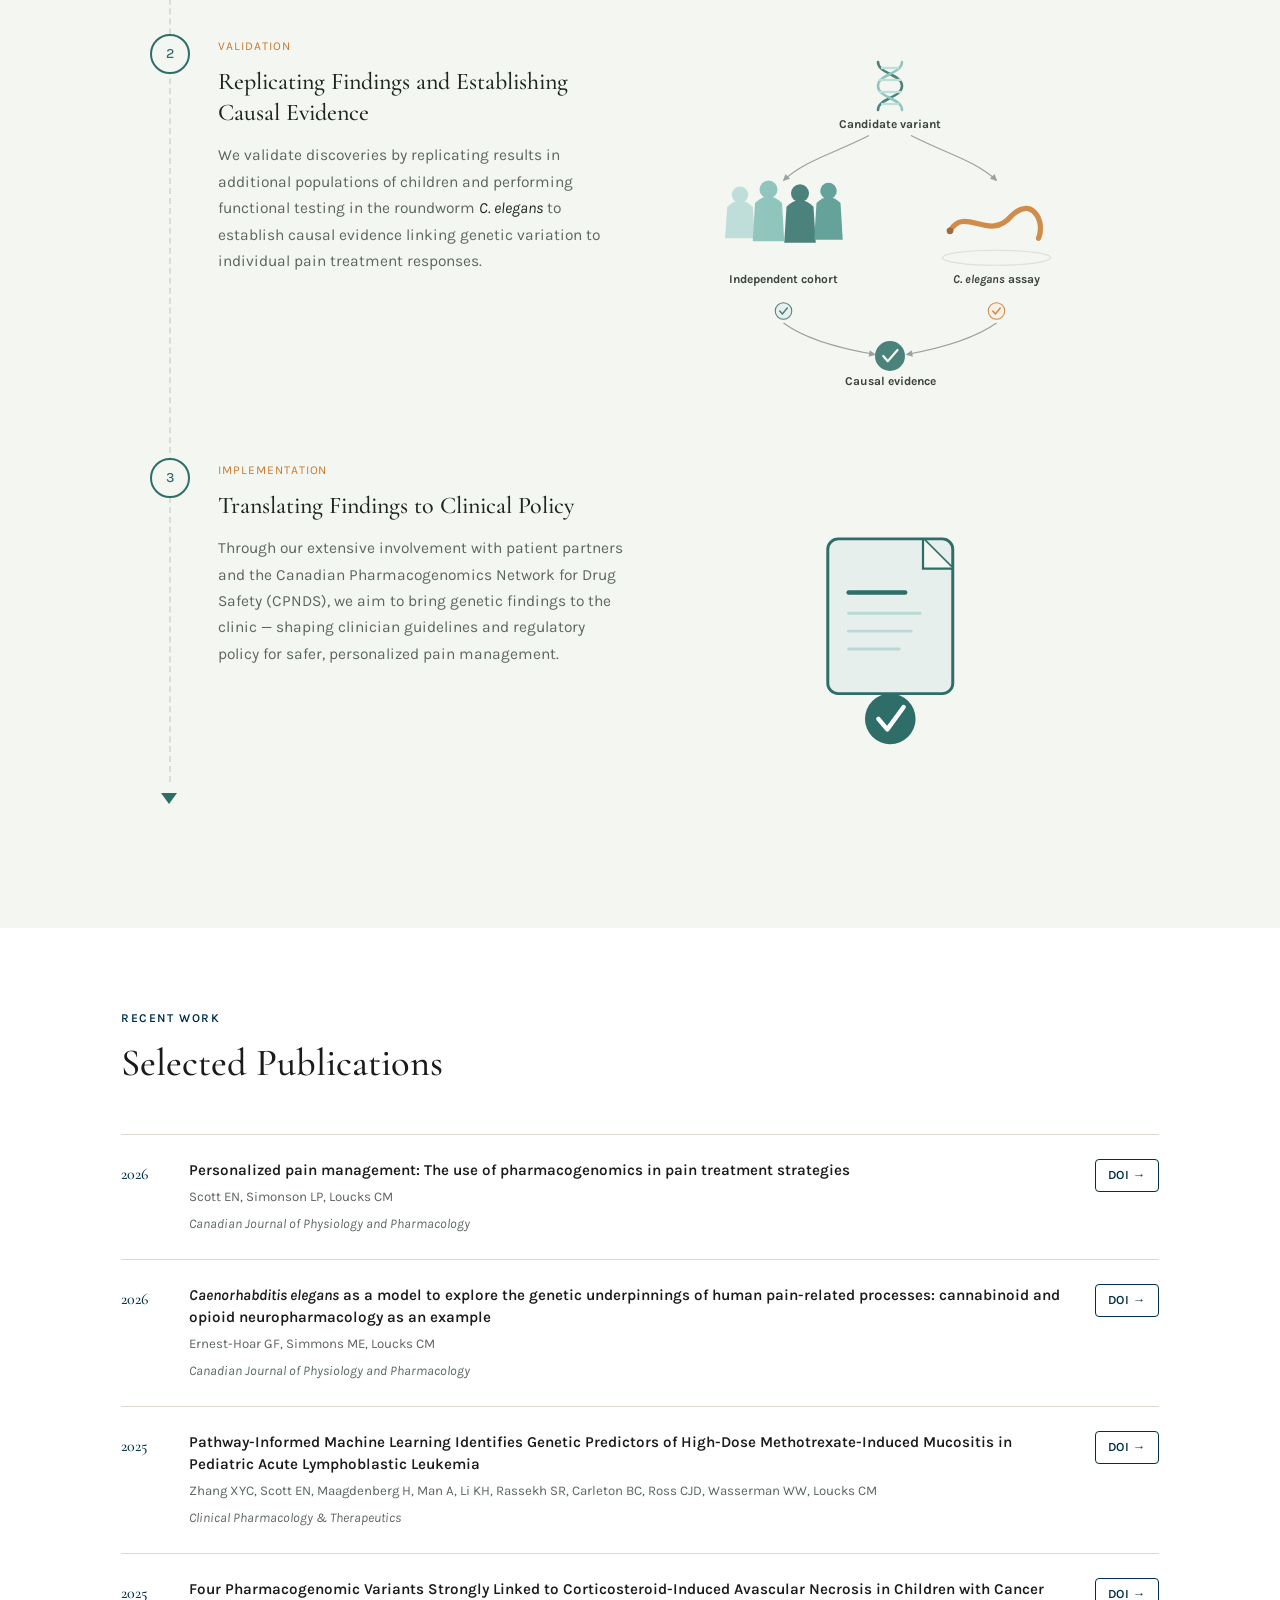
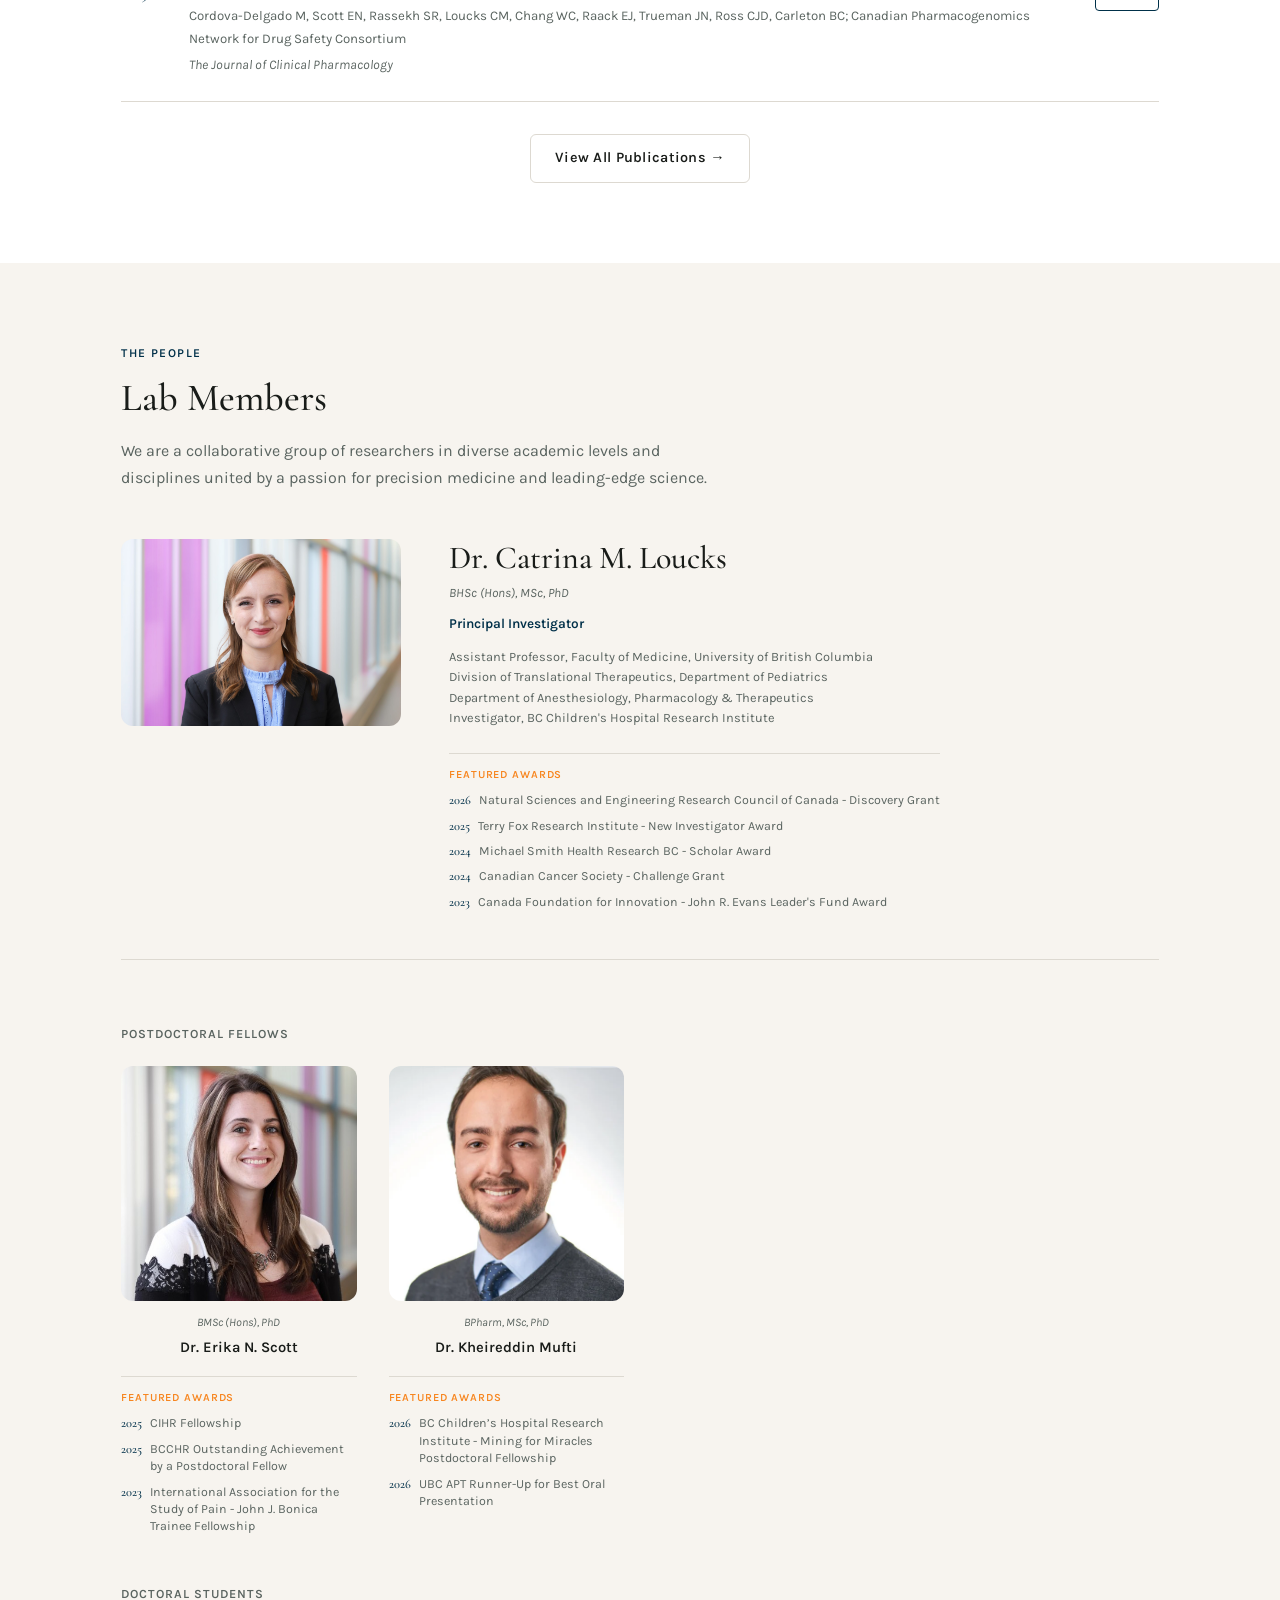
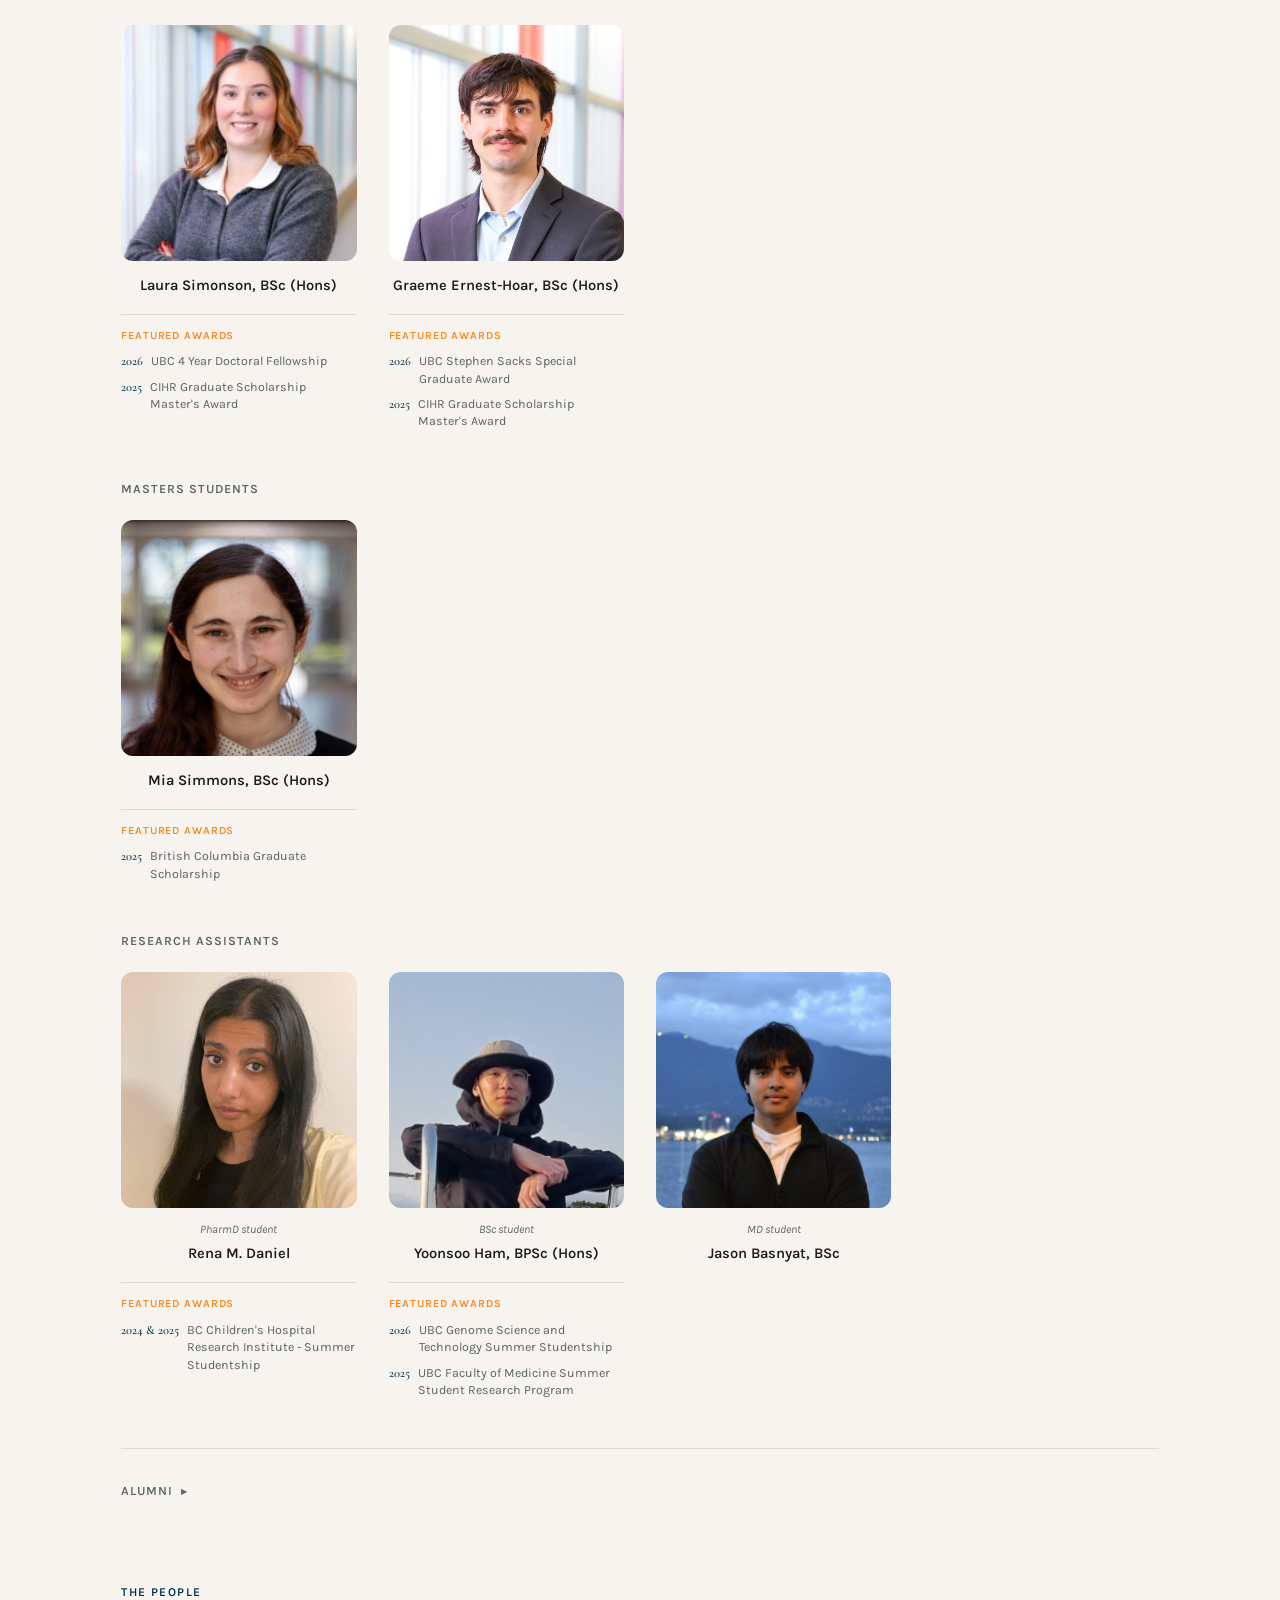
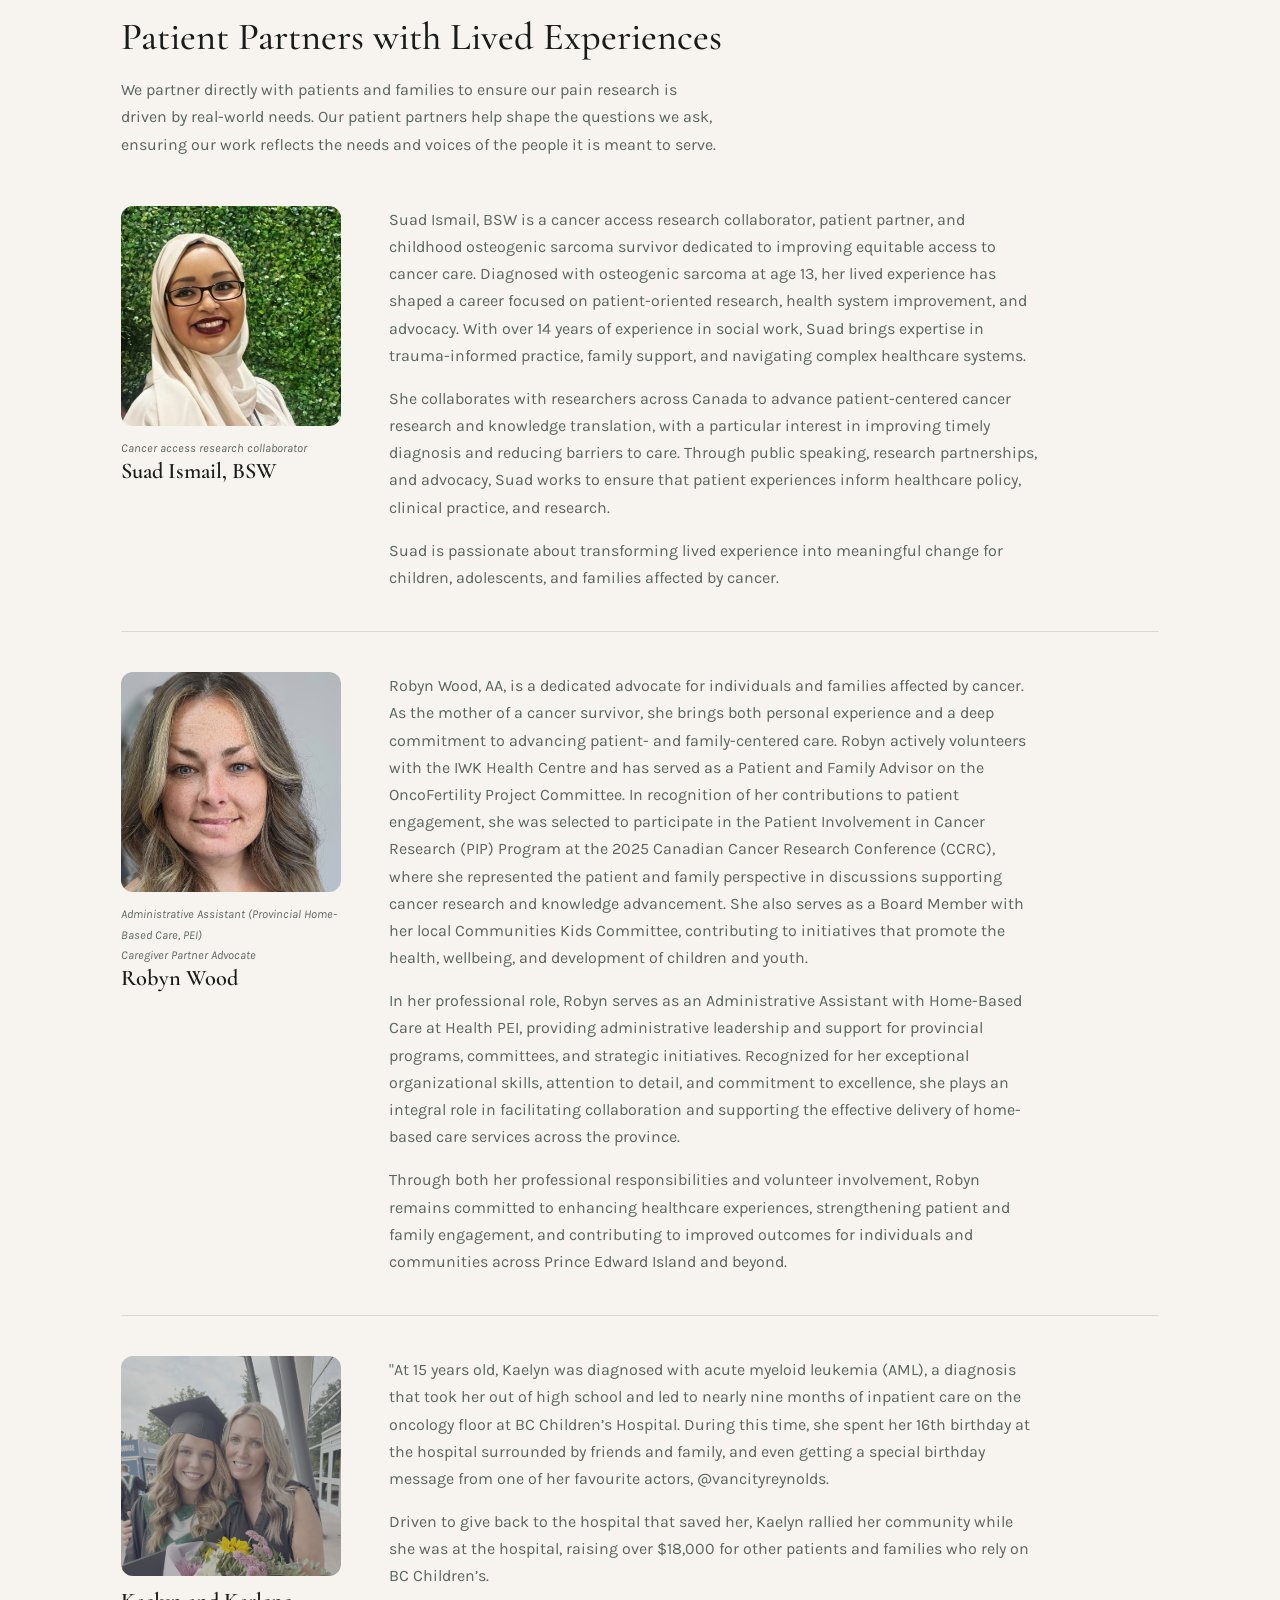
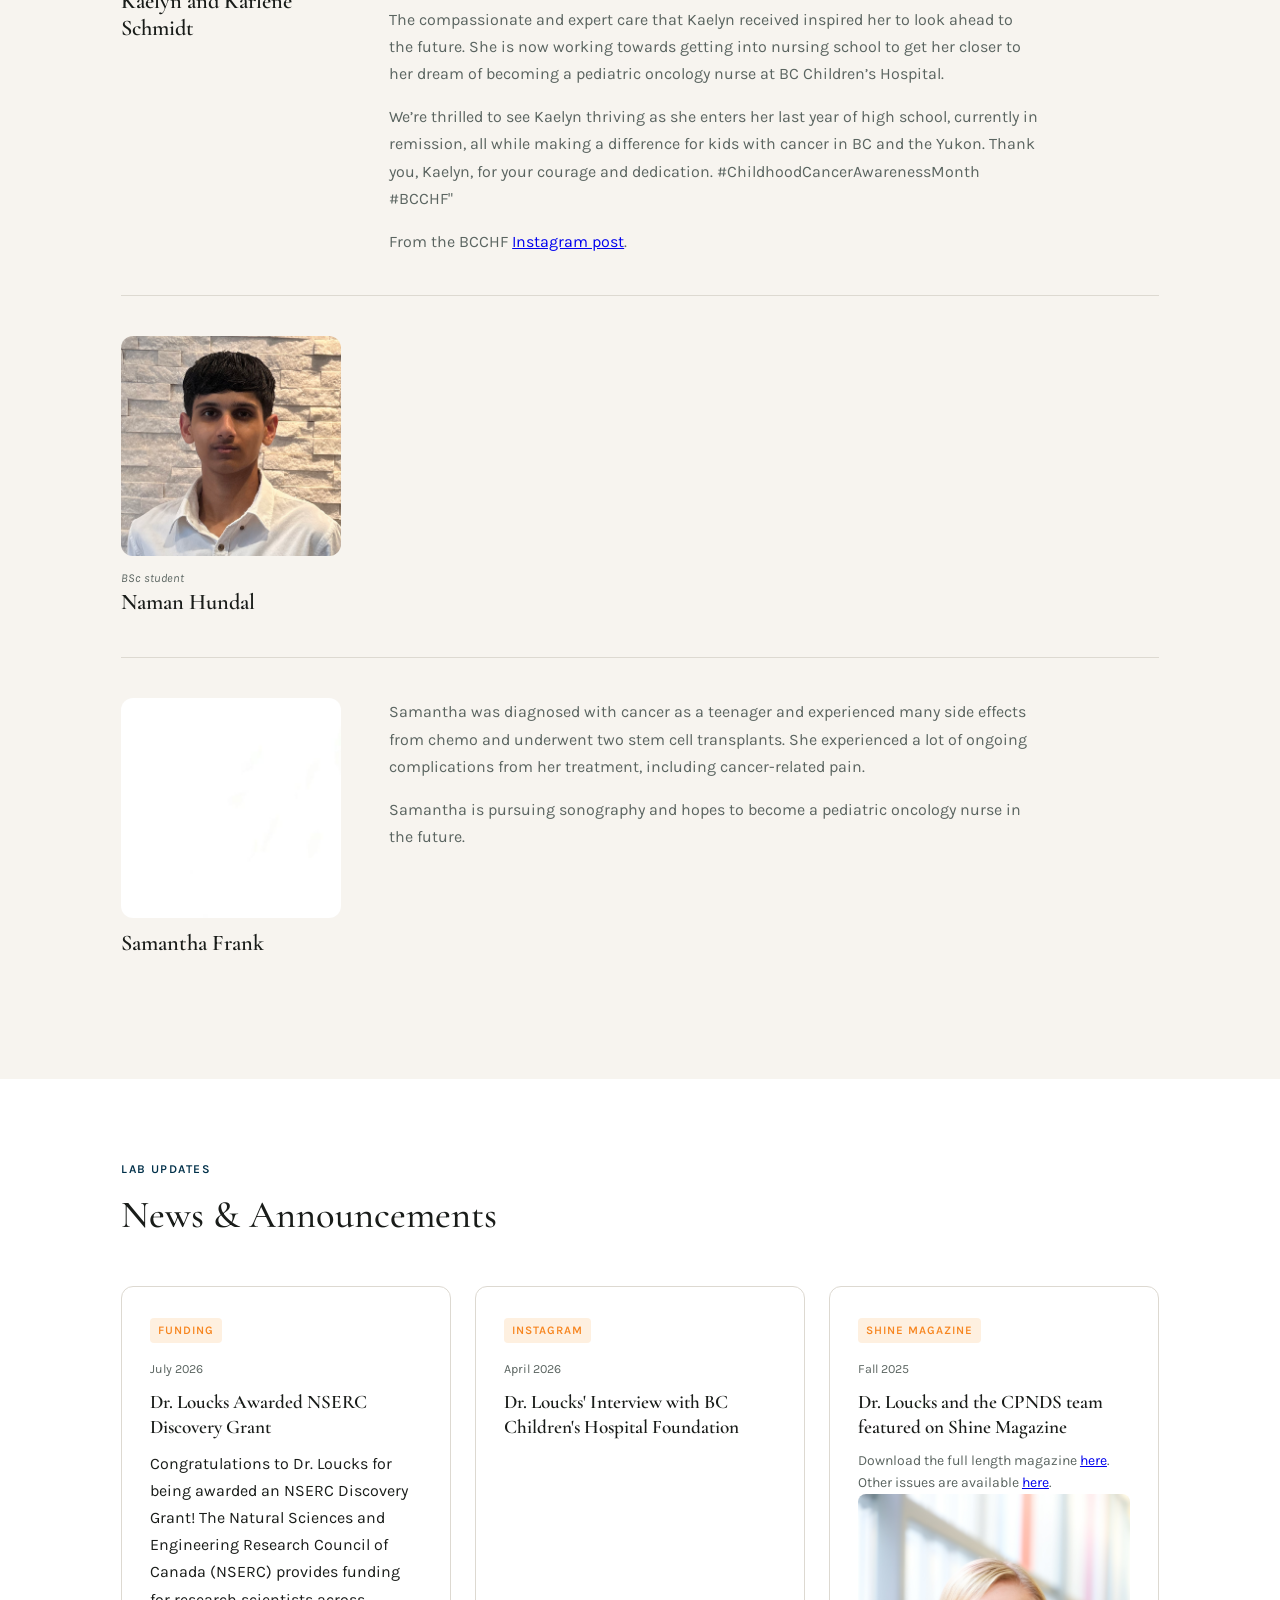
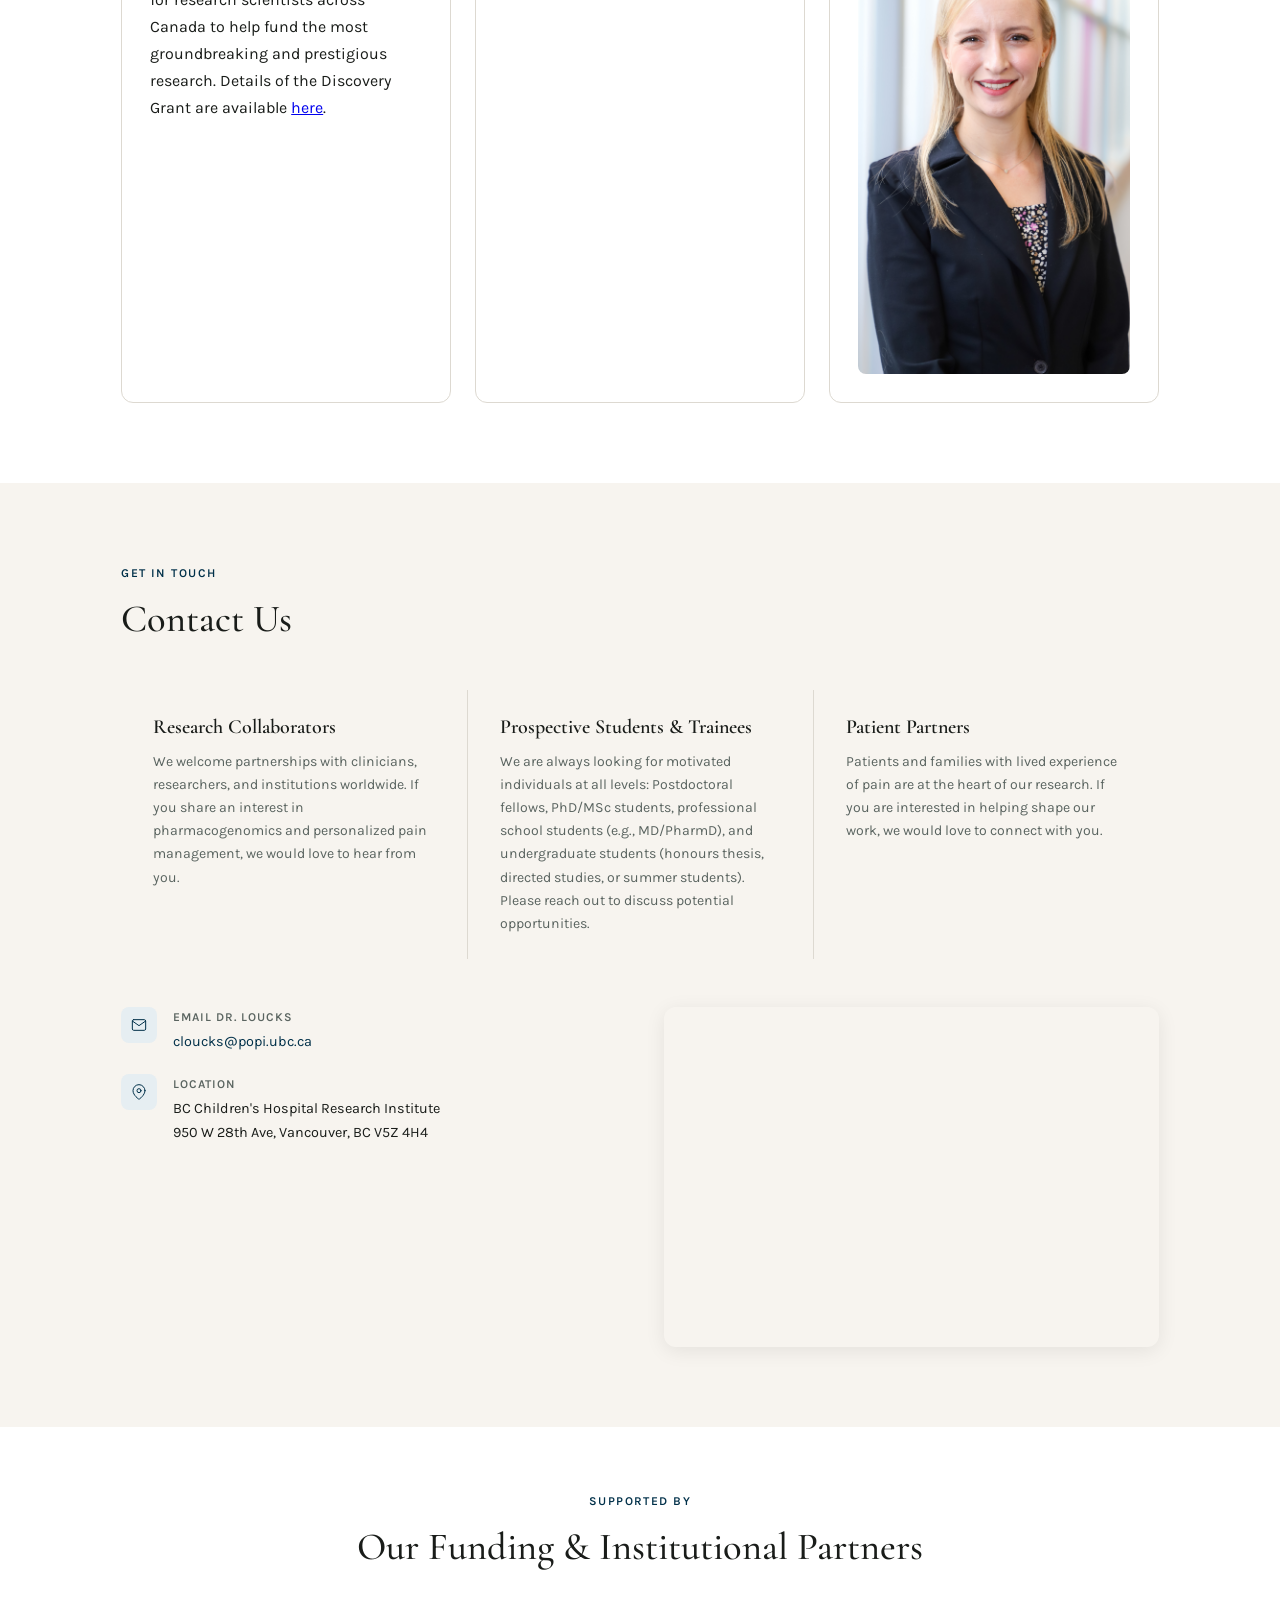
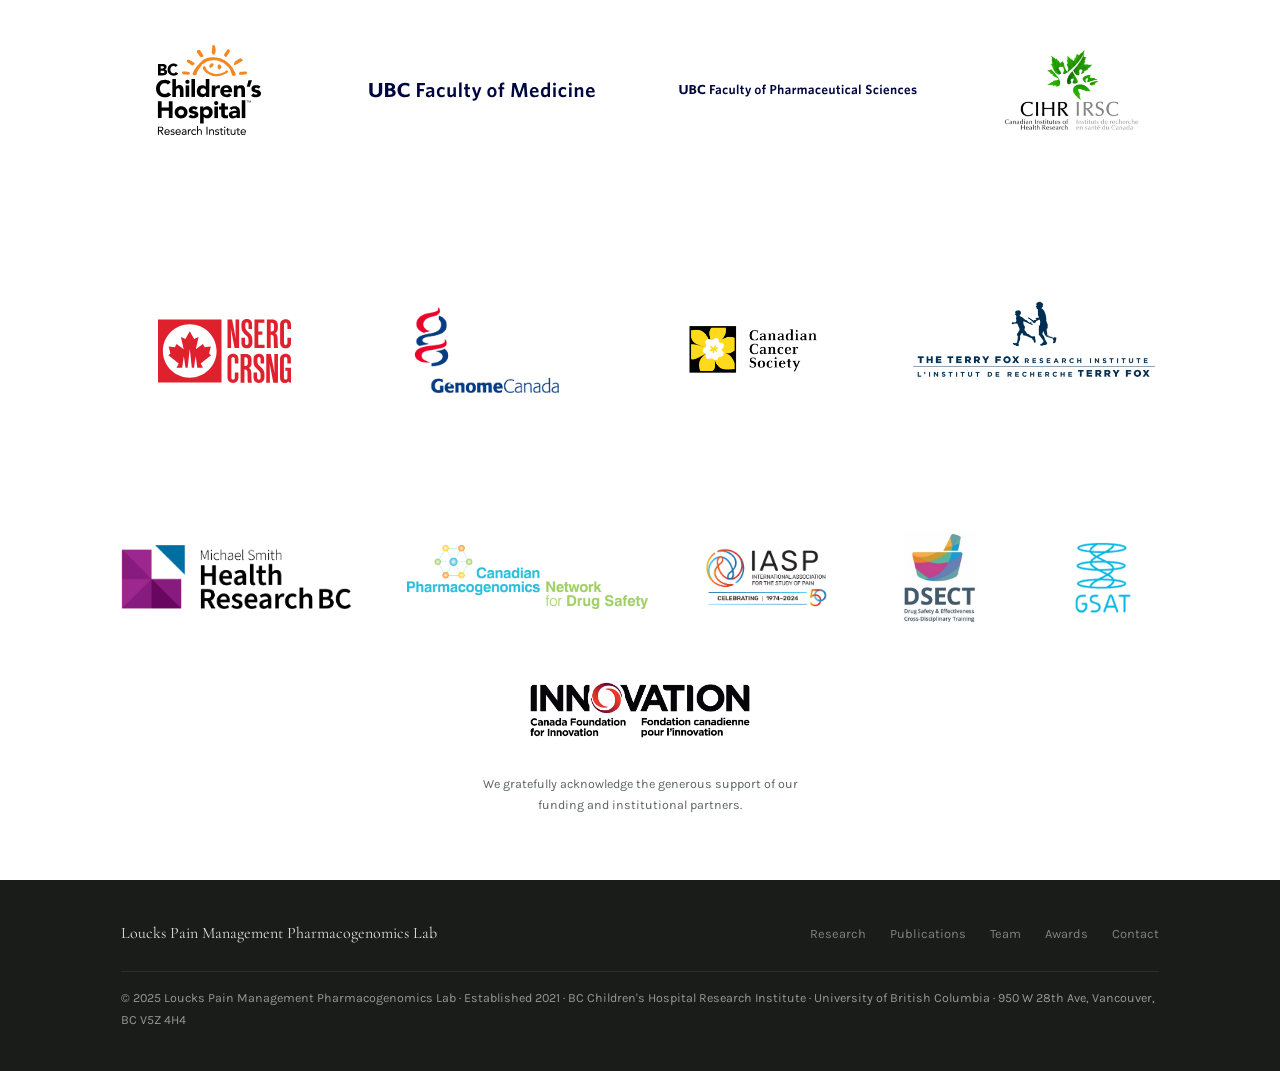
==== commit ddbab6b3: "minor edit samantha" ====
--- a/index.html
+++ b/index.html
@@ -696,9 +696,9 @@
       <div class="pp-card">
         <div class="pp-profile">
           <div class="pp-photo">
-            <img src="images/team/white.png" alt="placeholder" />
-          </div>
-          <div class="pp-name">Samantha</div>
+            <img src="images/team/white.png" alt="Samantha Frank" />
+          </div>
+          <div class="pp-name">Samantha Frank</div>
         </div>
         <div class="pp-bio">
           <p>
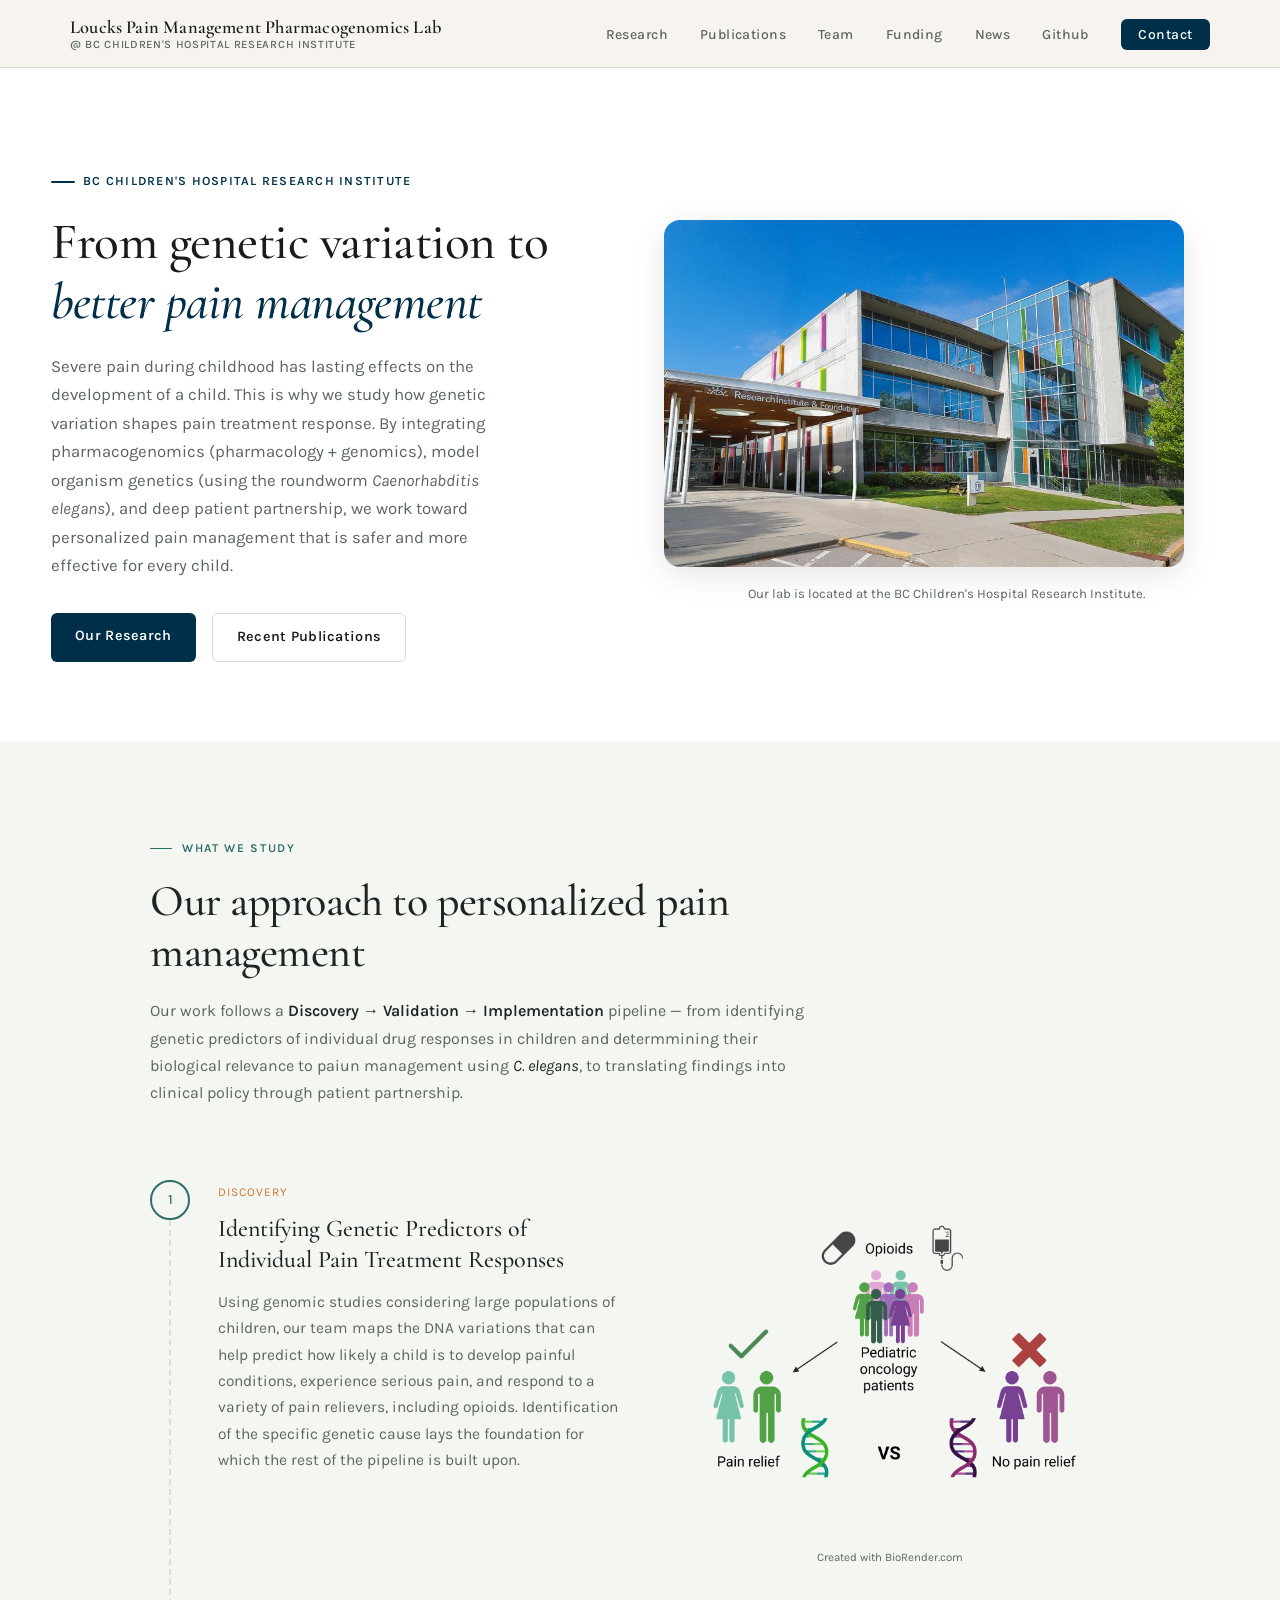
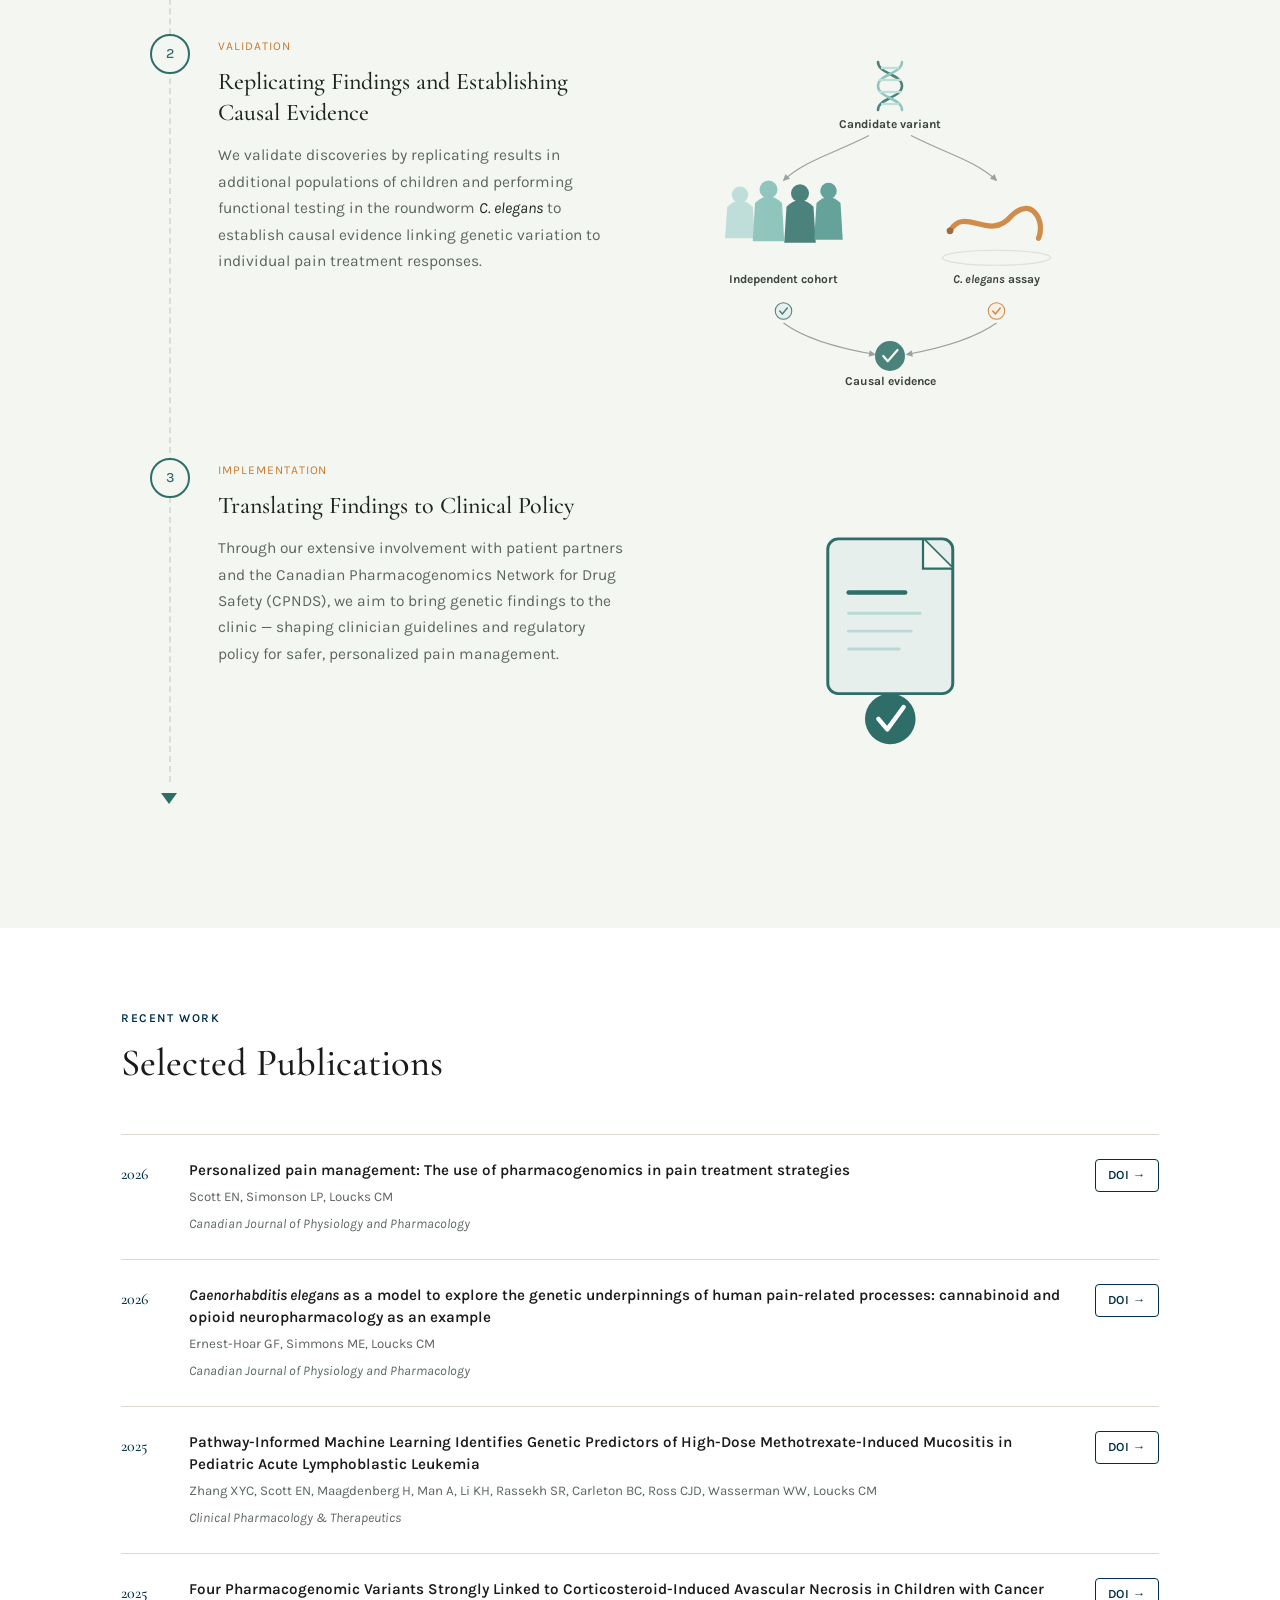
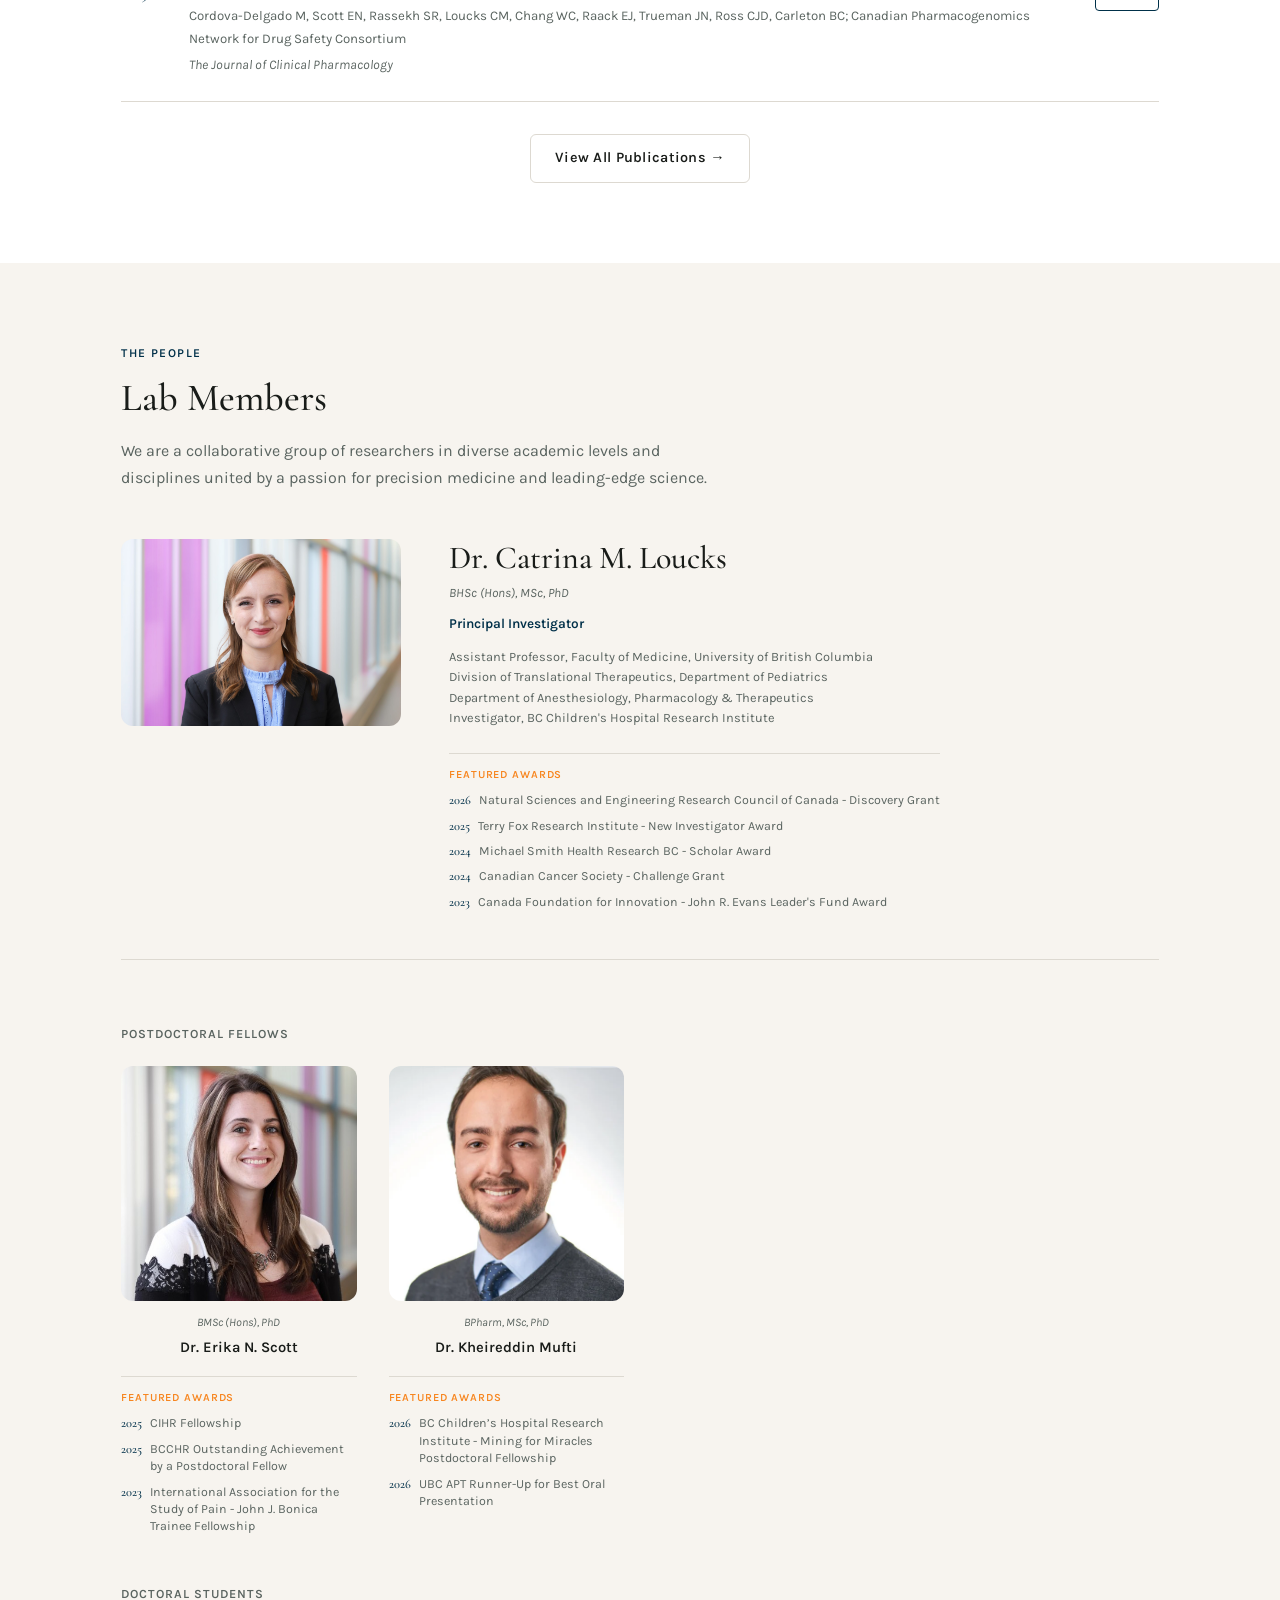
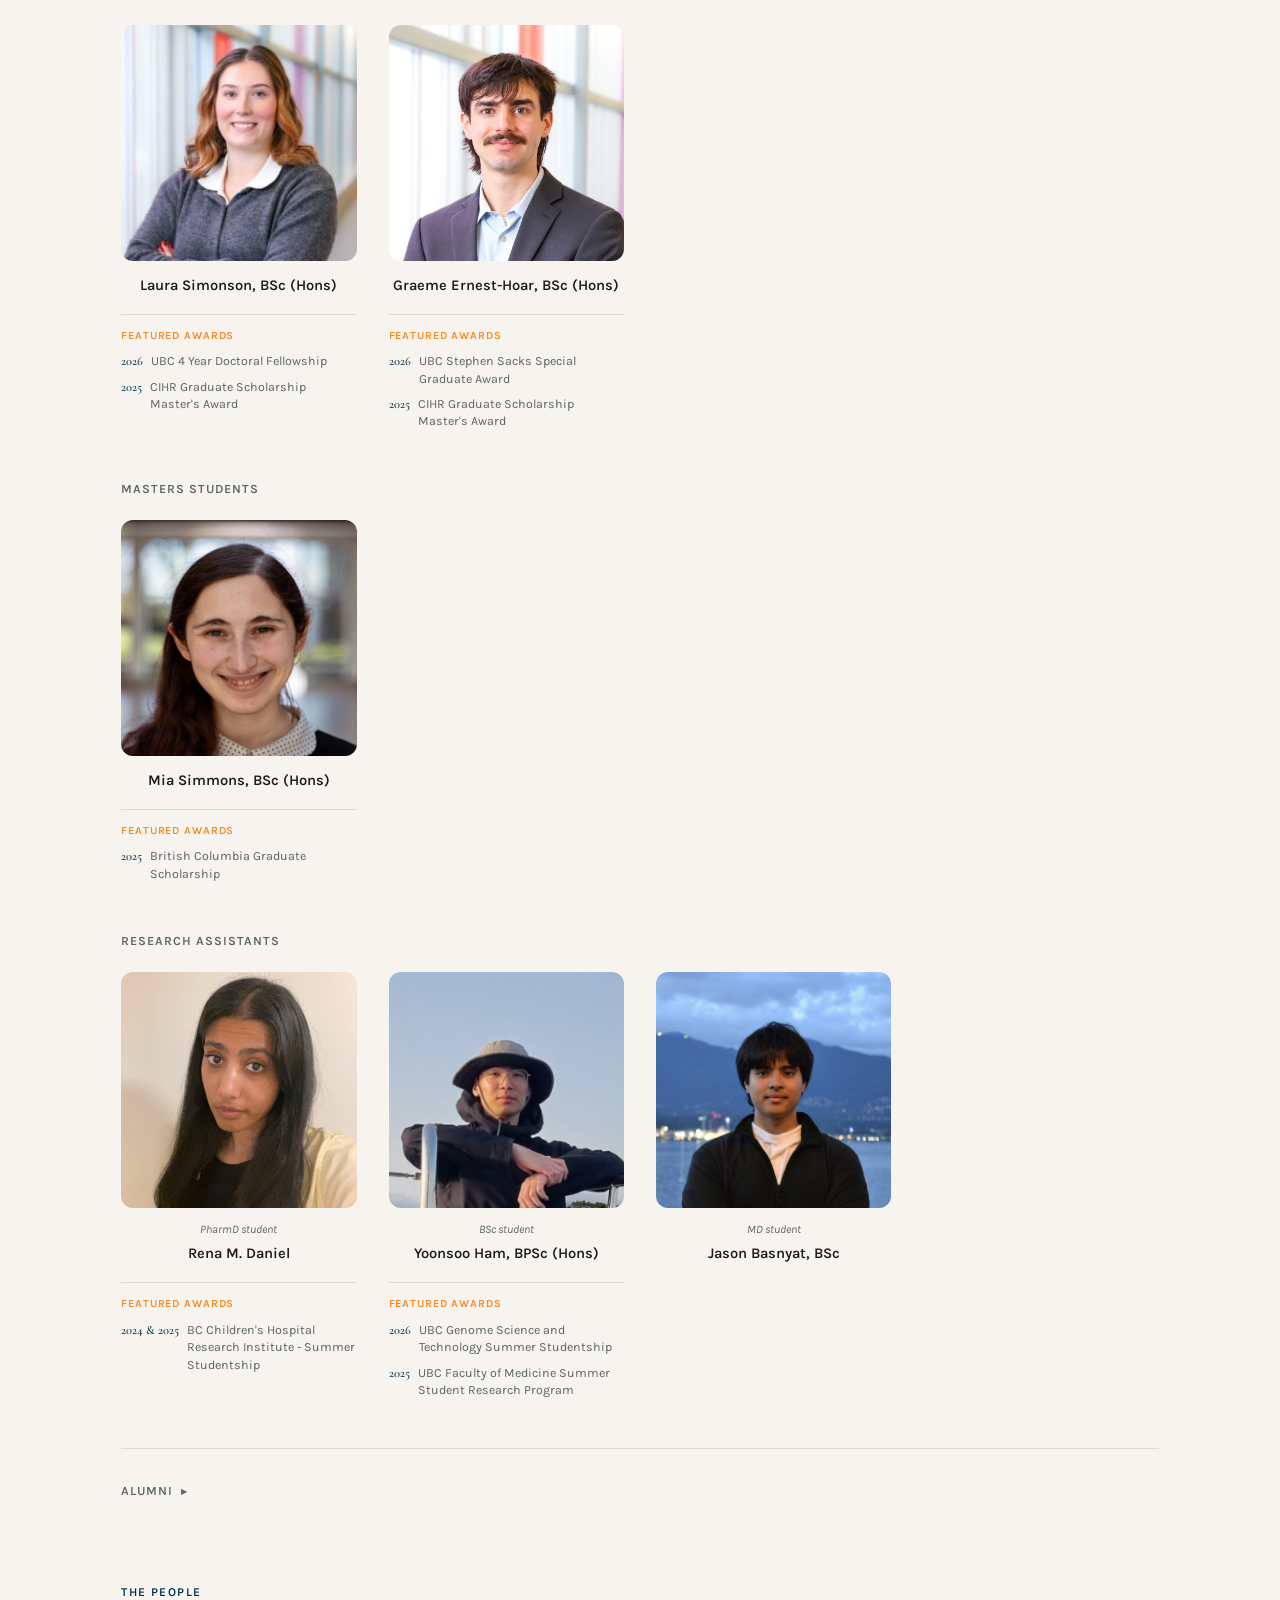
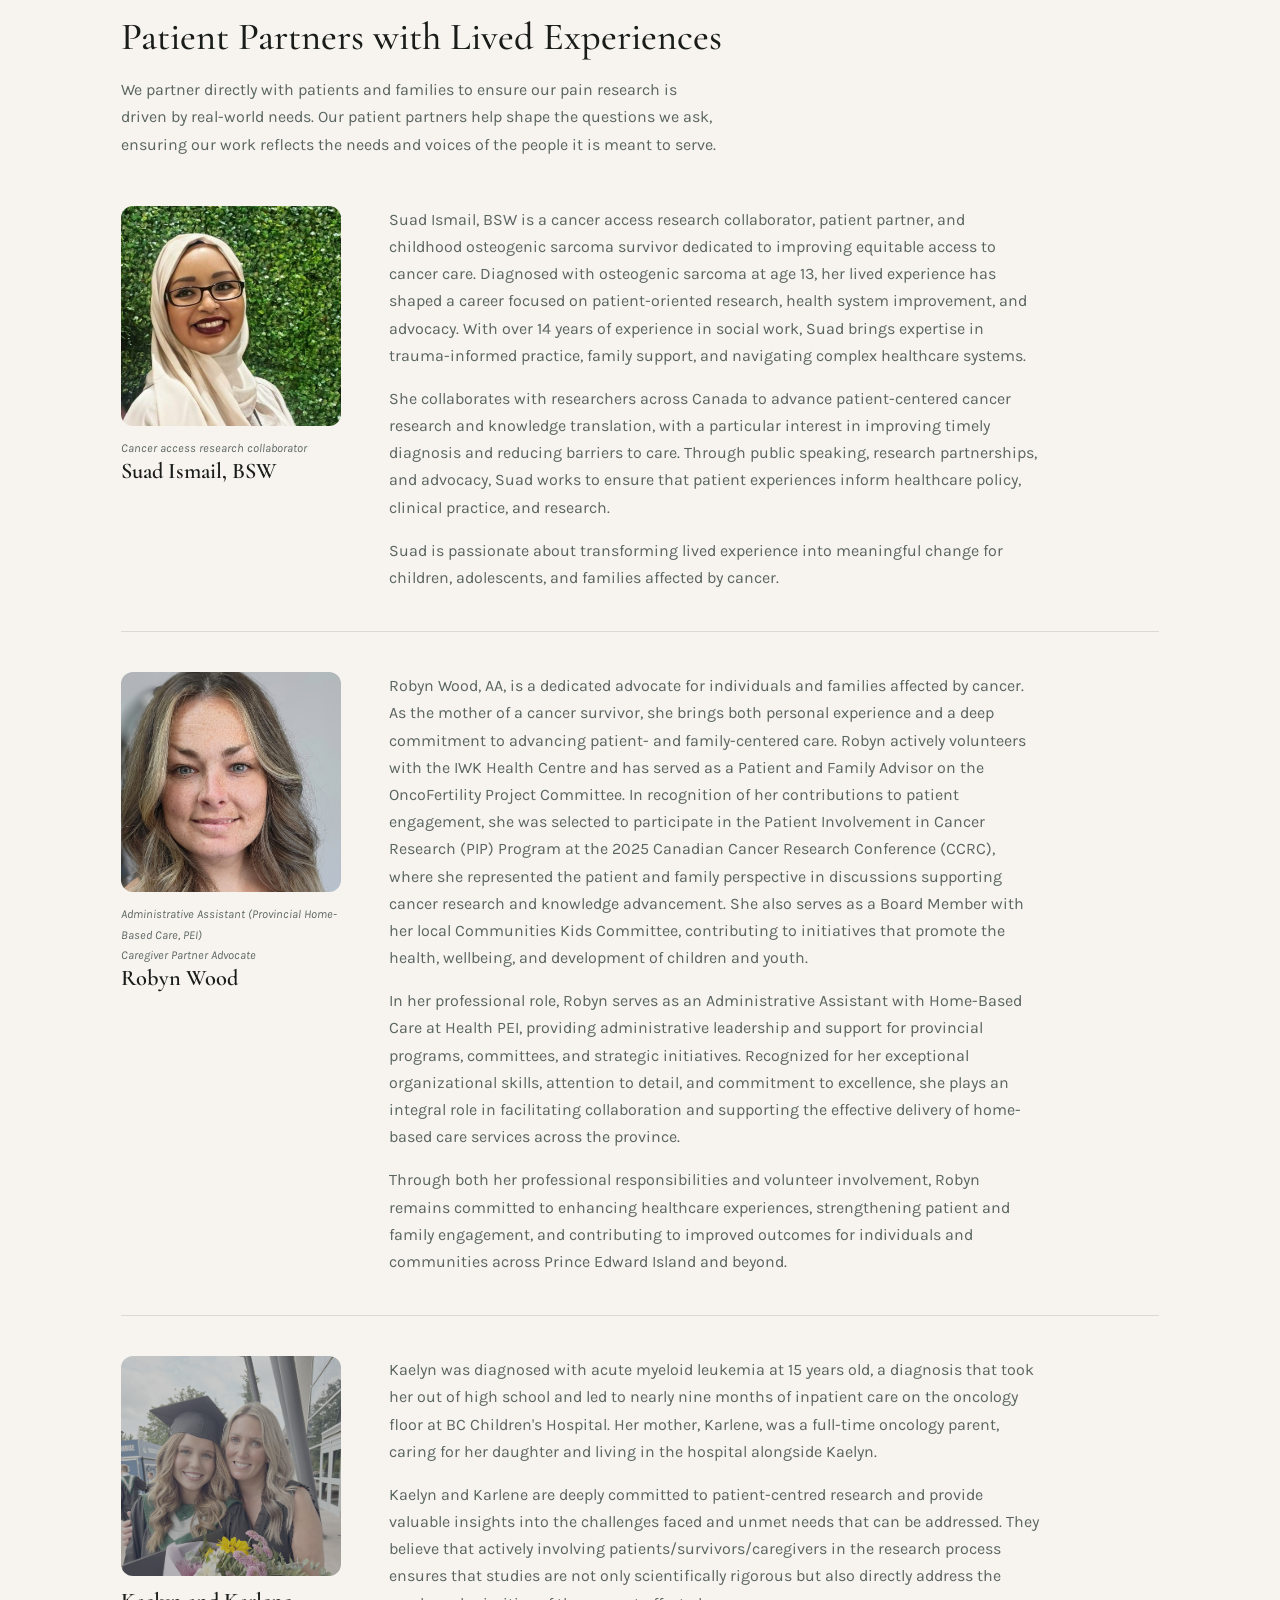
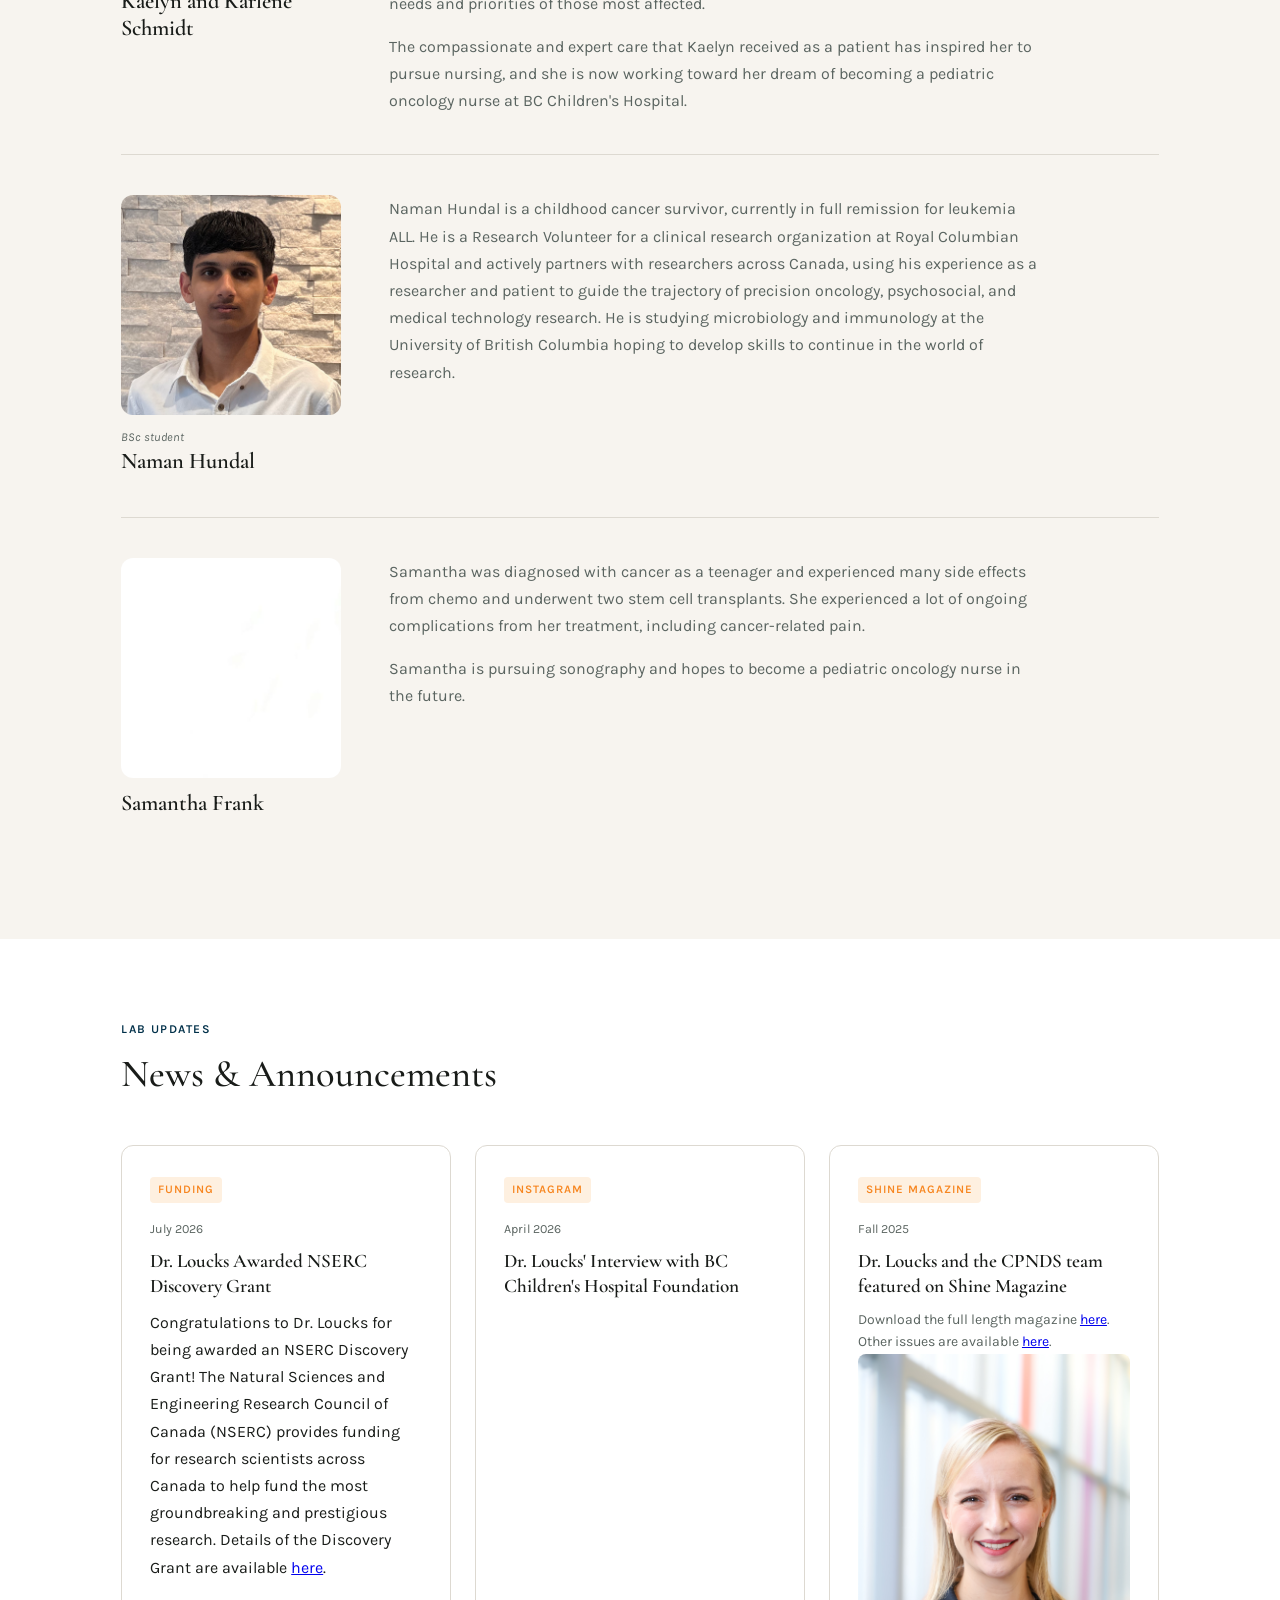
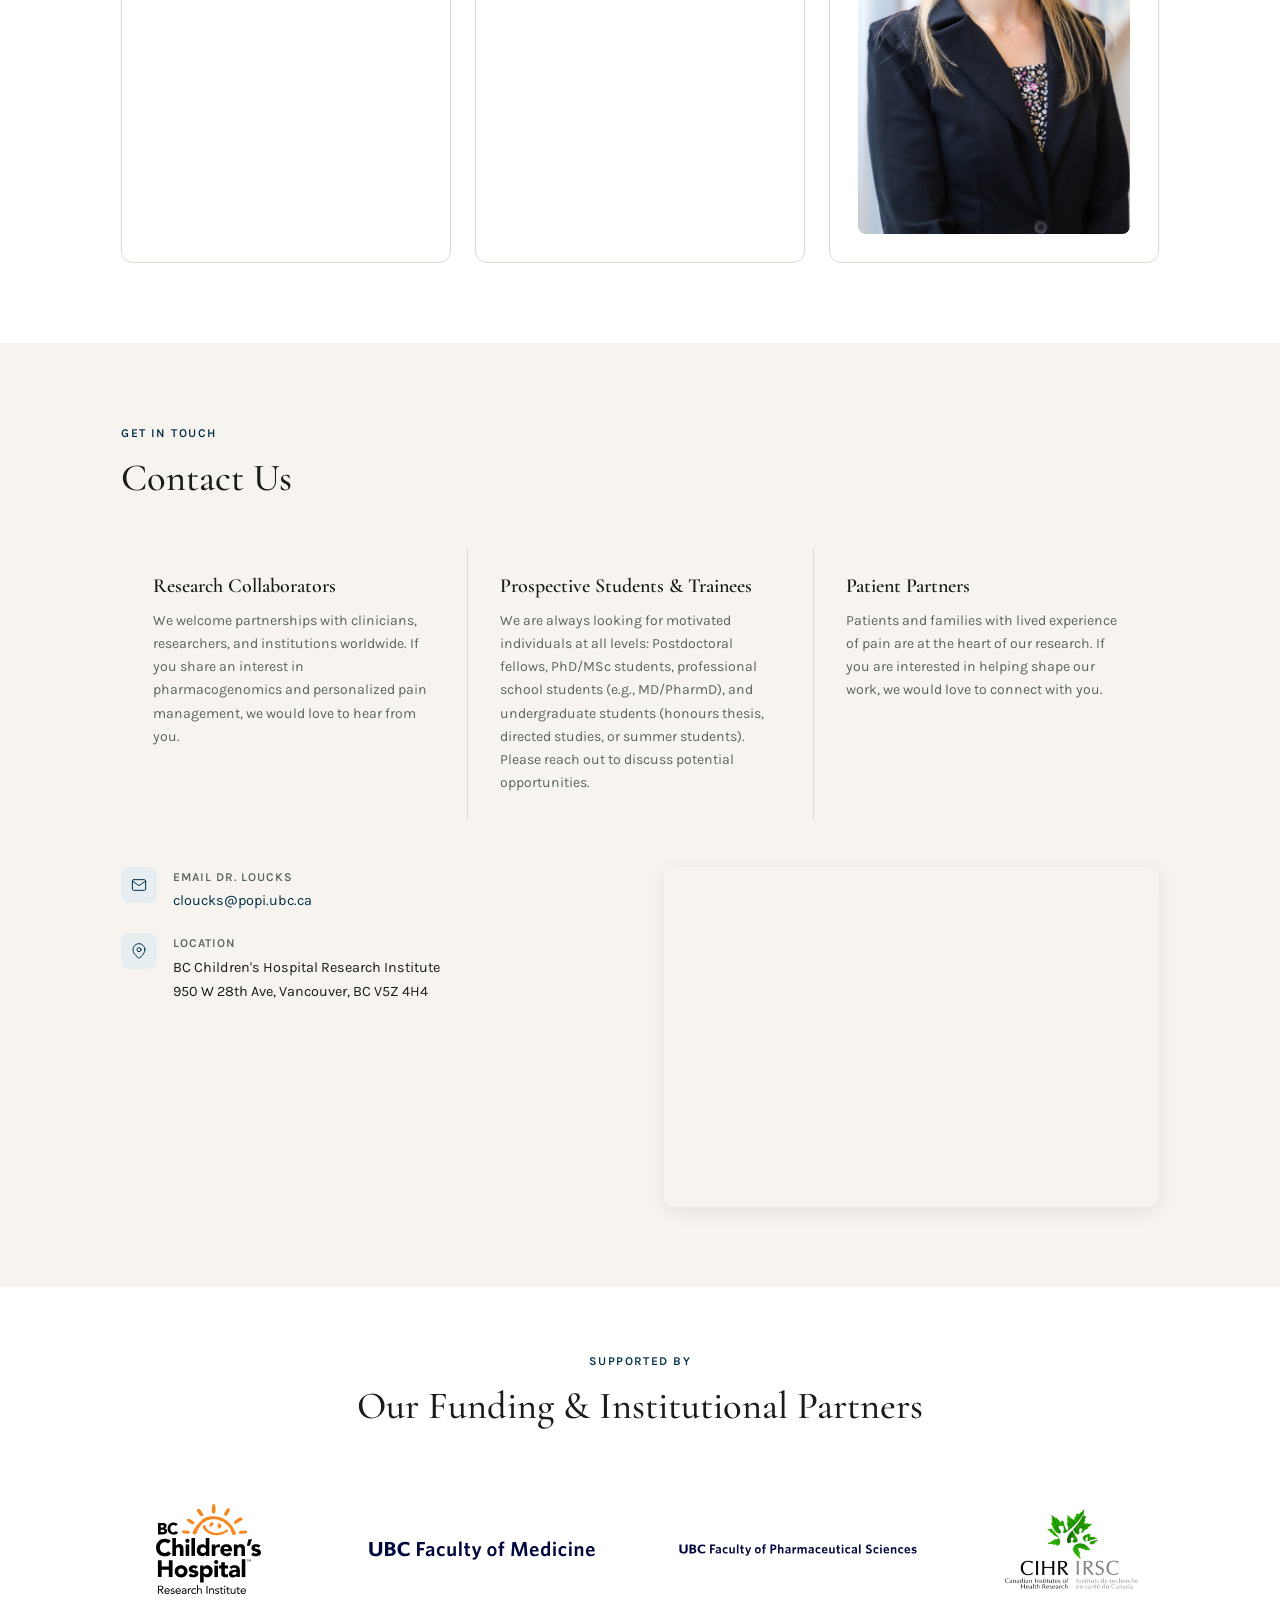
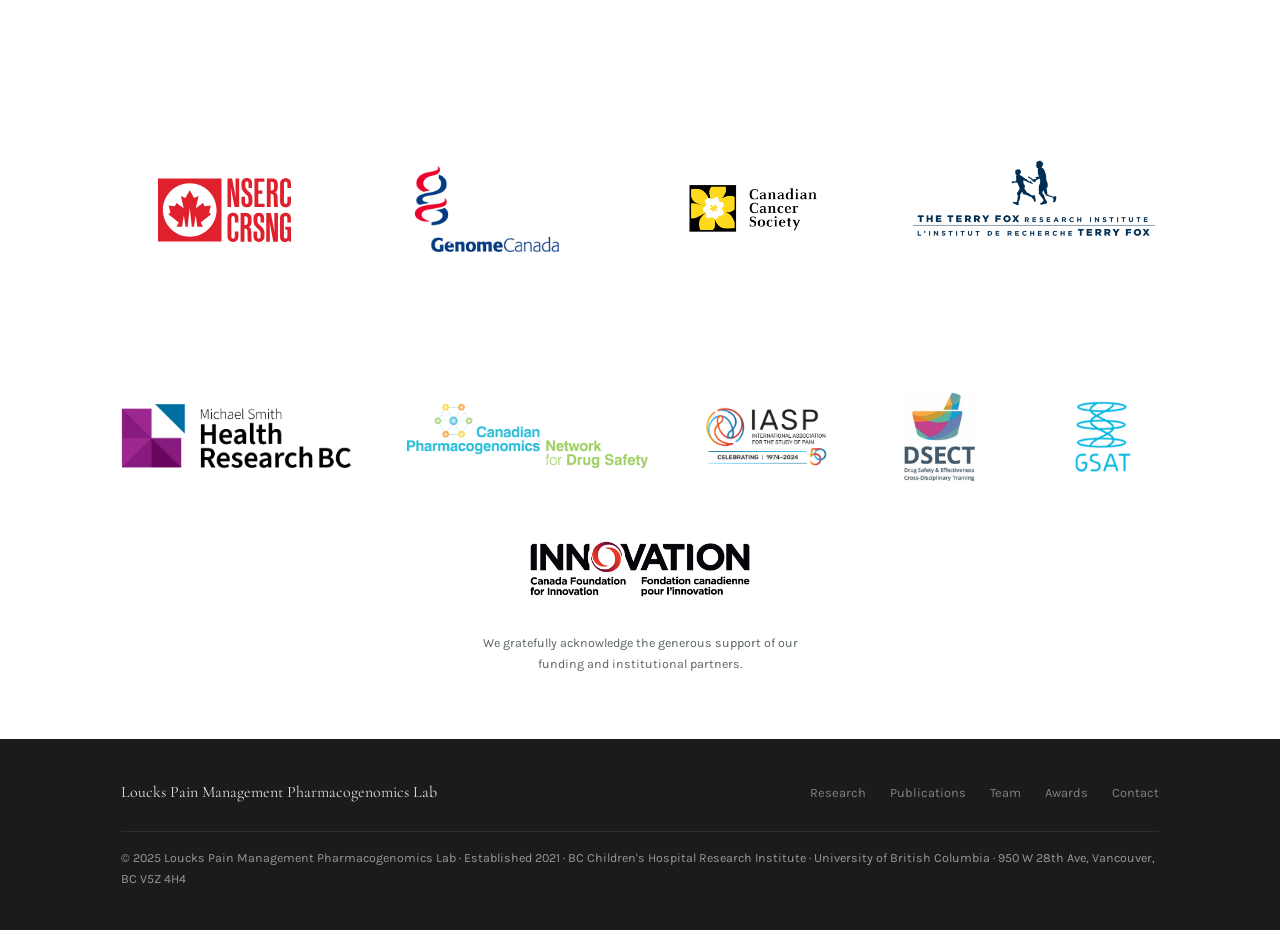
==== commit 591f8ab3: "Naman bio and KK bio update" ====
--- a/index.html
+++ b/index.html
@@ -665,18 +665,19 @@
         </div>
         <div class="pp-bio">
           <p>
-            "At 15 years old, Kaelyn was diagnosed with acute myeloid leukemia (AML), a diagnosis that took her out of high school and led to nearly nine months of inpatient care on the oncology floor at BC Children’s Hospital. During this time, she spent her 16th birthday at the hospital surrounded by friends and family, and even getting a special birthday message from one of her favourite actors, @vancityreynolds.
+            Kaelyn was diagnosed with acute myeloid leukemia at 15 years old, a diagnosis that took her out of high school and led to nearly nine months of inpatient
+             care on the oncology floor at BC Children's Hospital. Her mother, Karlene, was a full-time oncology parent, caring for her daughter and living in the 
+             hospital alongside Kaelyn. 
           </p>
           <p>
-            Driven to give back to the hospital that saved her, Kaelyn rallied her community while she was at the hospital, raising over $18,000 for other patients and families who rely on BC Children’s.
+            Kaelyn and Karlene are deeply committed to patient-centred research and provide valuable insights into the challenges faced and unmet needs that can be 
+            addressed. They believe that actively involving patients/survivors/caregivers in the research process ensures that studies are not only scientifically 
+            rigorous but also directly address the needs and priorities of those most affected. 
           </p>
           <p>
-            The compassionate and expert care that Kaelyn received inspired her to look ahead to the future. She is now working towards getting into nursing school to get her closer to her dream of becoming a pediatric oncology nurse at BC Children’s Hospital.
+            The compassionate and expert care that Kaelyn received as a patient has inspired her to pursue nursing, and she is now working toward her dream of becoming 
+            a pediatric oncology nurse at BC Children's Hospital. 
           </p>
-          <p>
-            We’re thrilled to see Kaelyn thriving as she enters her last year of high school, currently in remission, all while making a difference for kids with cancer in BC and the Yukon. Thank you, Kaelyn, for your courage and dedication. #ChildhoodCancerAwarenessMonth #BCCHF"
-          </p>
-          <p>From the BCCHF <a href="https://www.instagram.com/p/C_39WOCyWL0/?hl=en" download>Instagram post</a>.</p>
         </div>
       </div>
 
@@ -689,7 +690,12 @@
           <div class="pp-name">Naman Hundal</div>
         </div>
         <div class="pp-bio">
-
+          <p>
+            Naman Hundal is a childhood cancer survivor, currently in full remission for leukemia ALL. He is a Research Volunteer for a clinical research organization at Royal 
+            Columbian Hospital and actively partners with researchers across Canada, using his experience as a researcher and patient to guide the trajectory of precision 
+            oncology, psychosocial, and medical technology research. He is studying microbiology and immunology at the University of British Columbia hoping to develop skills 
+            to continue in the world of research.
+          </p>
         </div>
       </div>
 
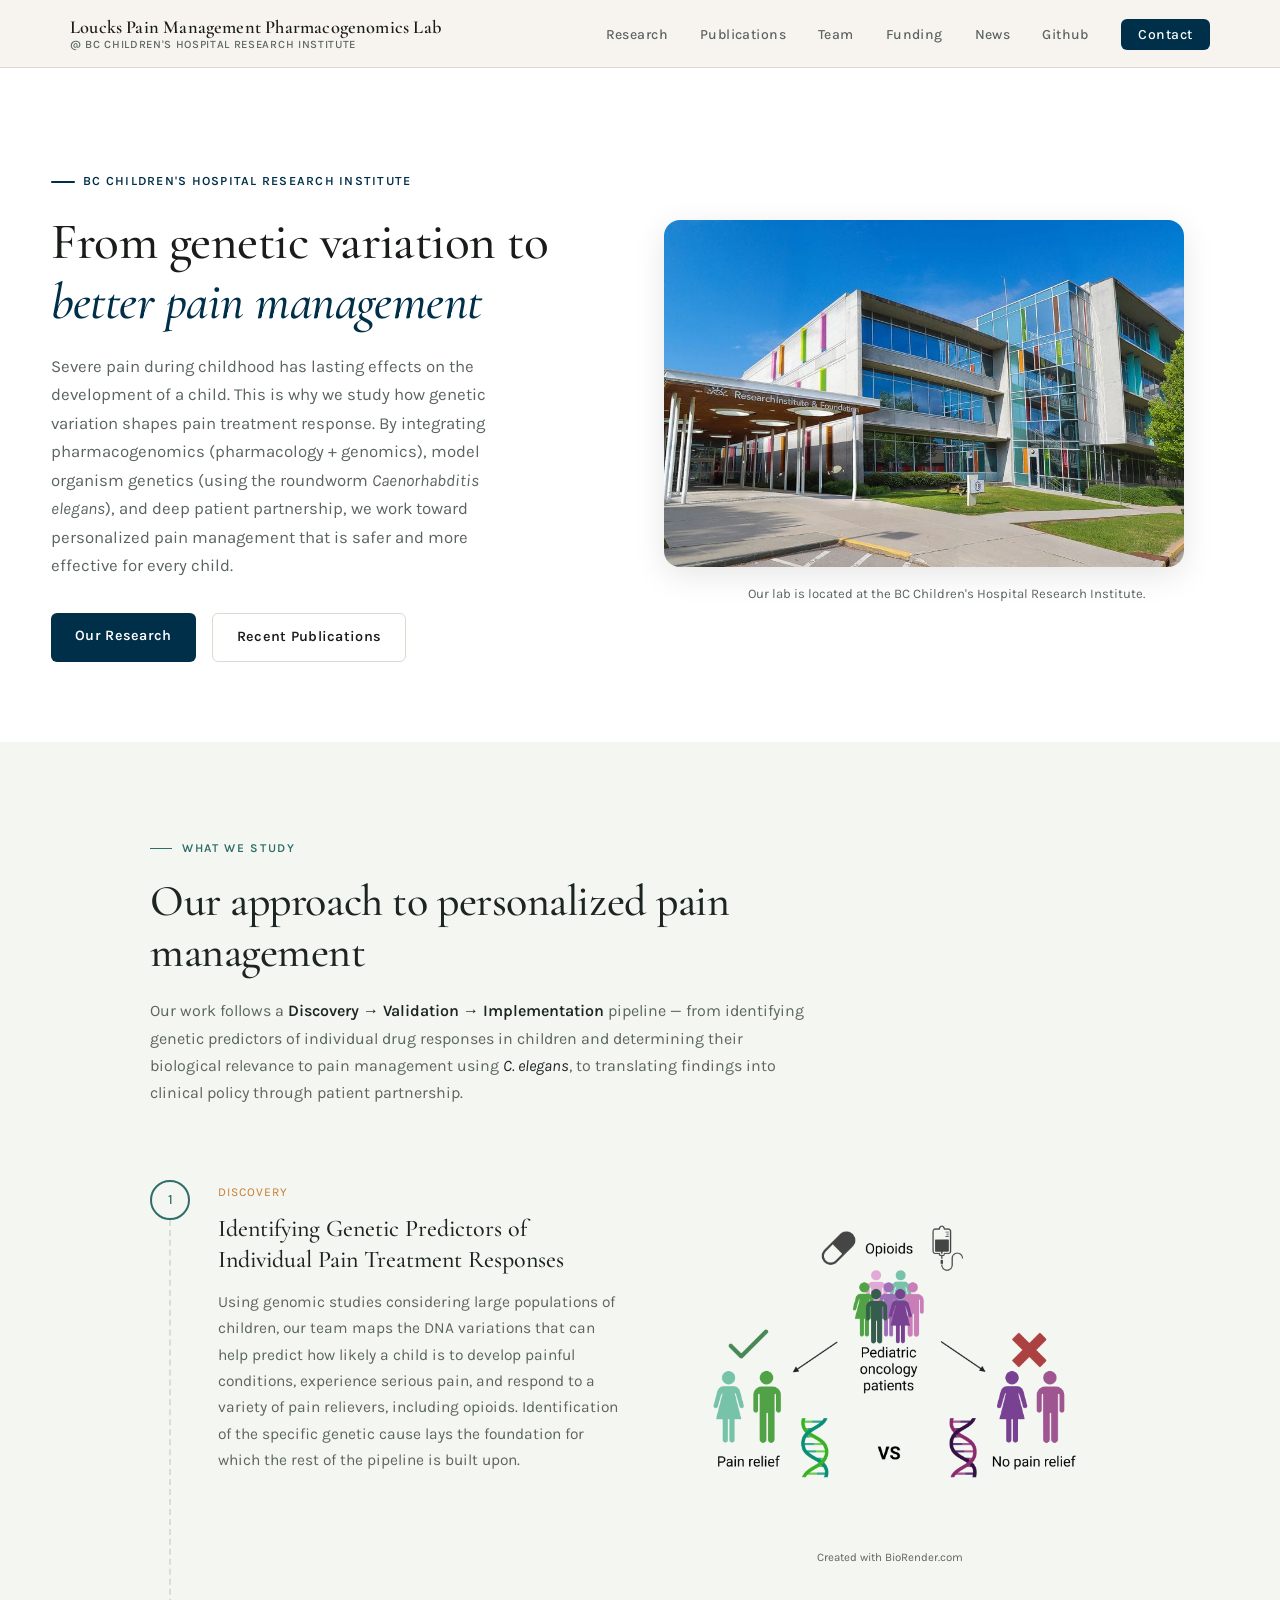
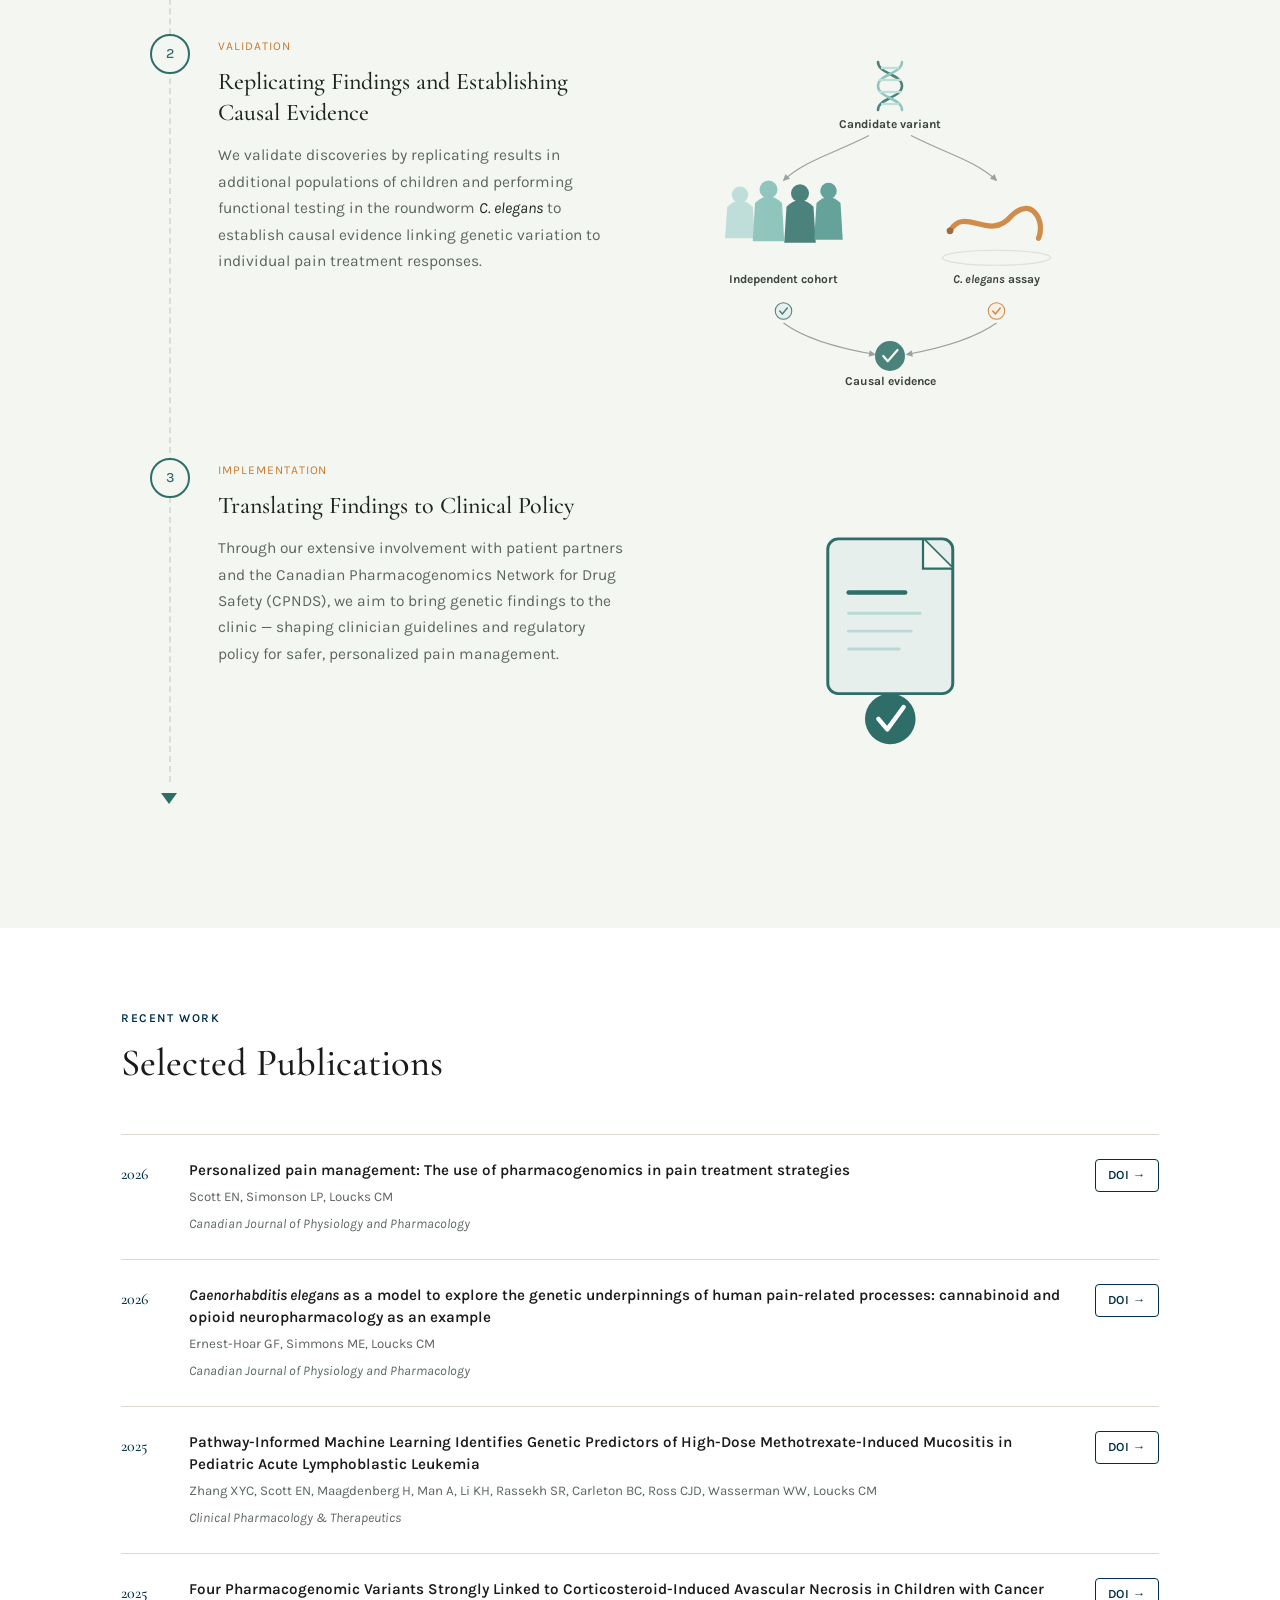
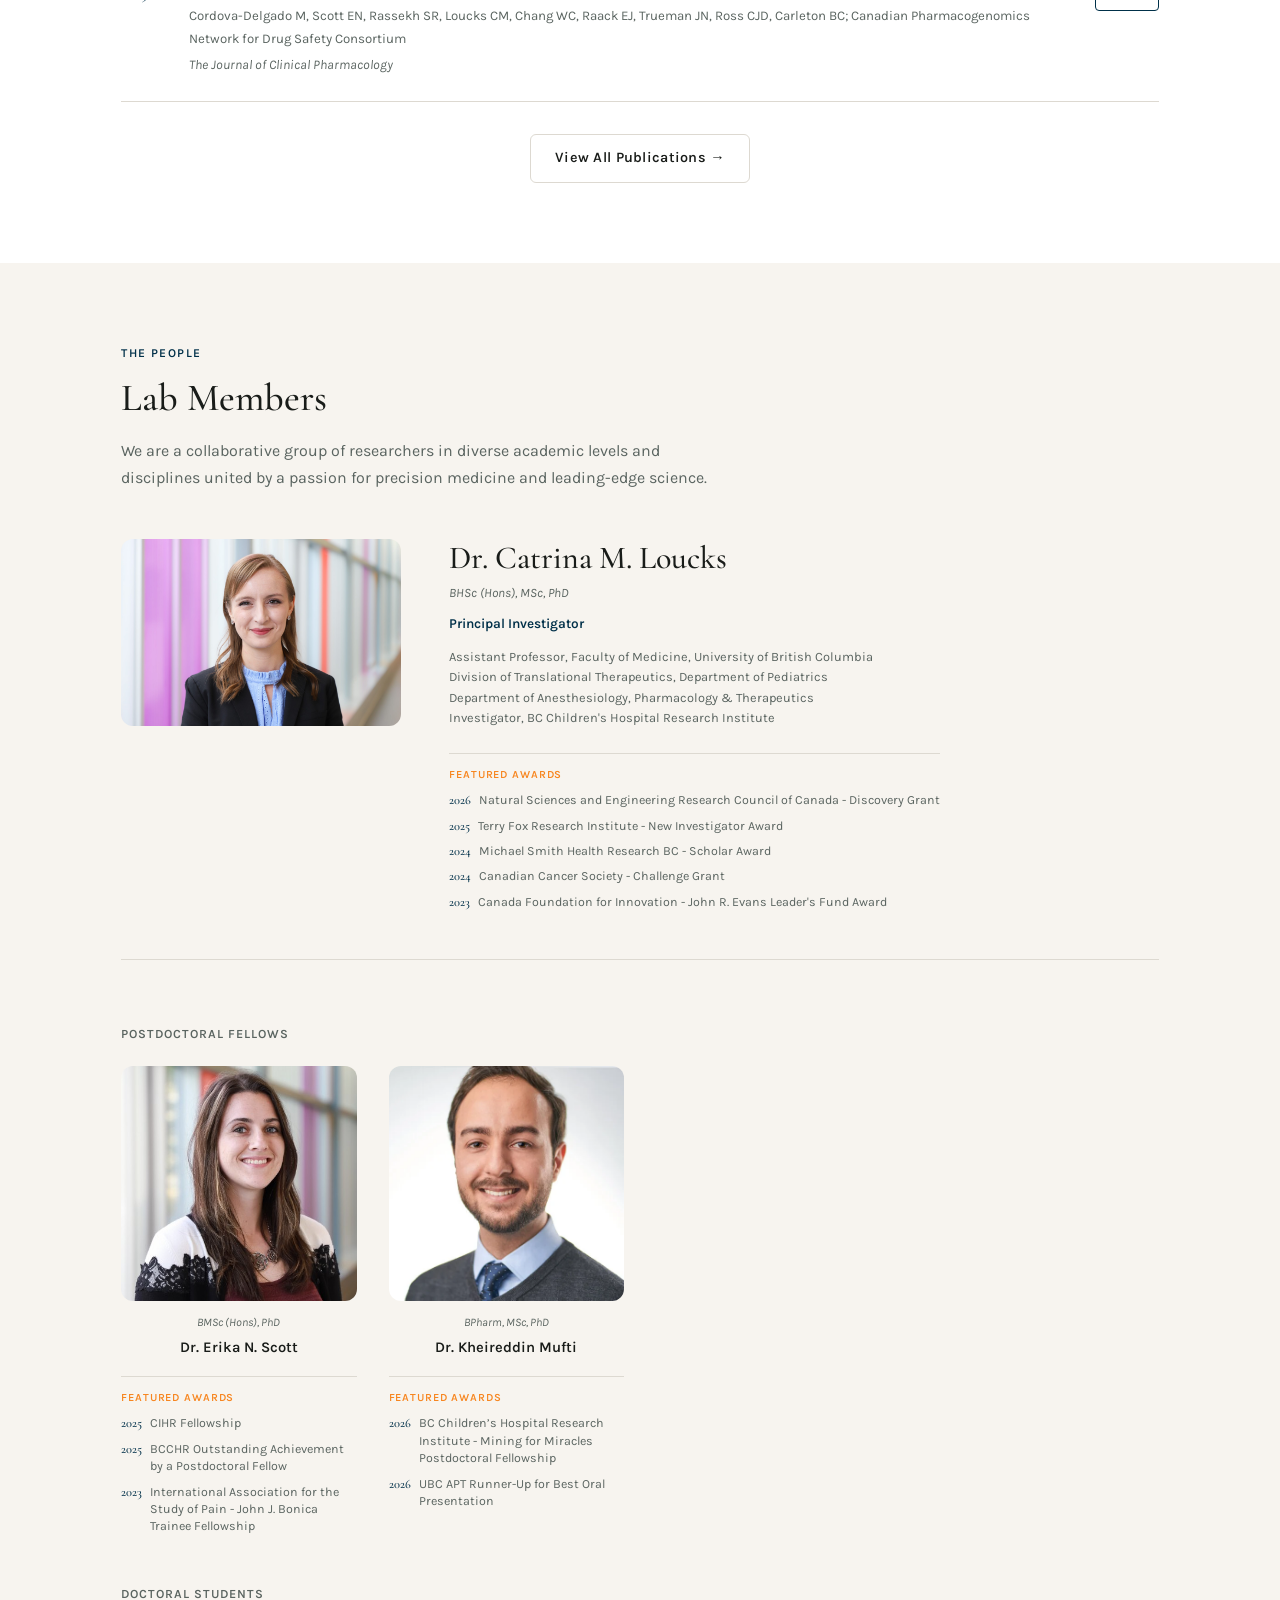
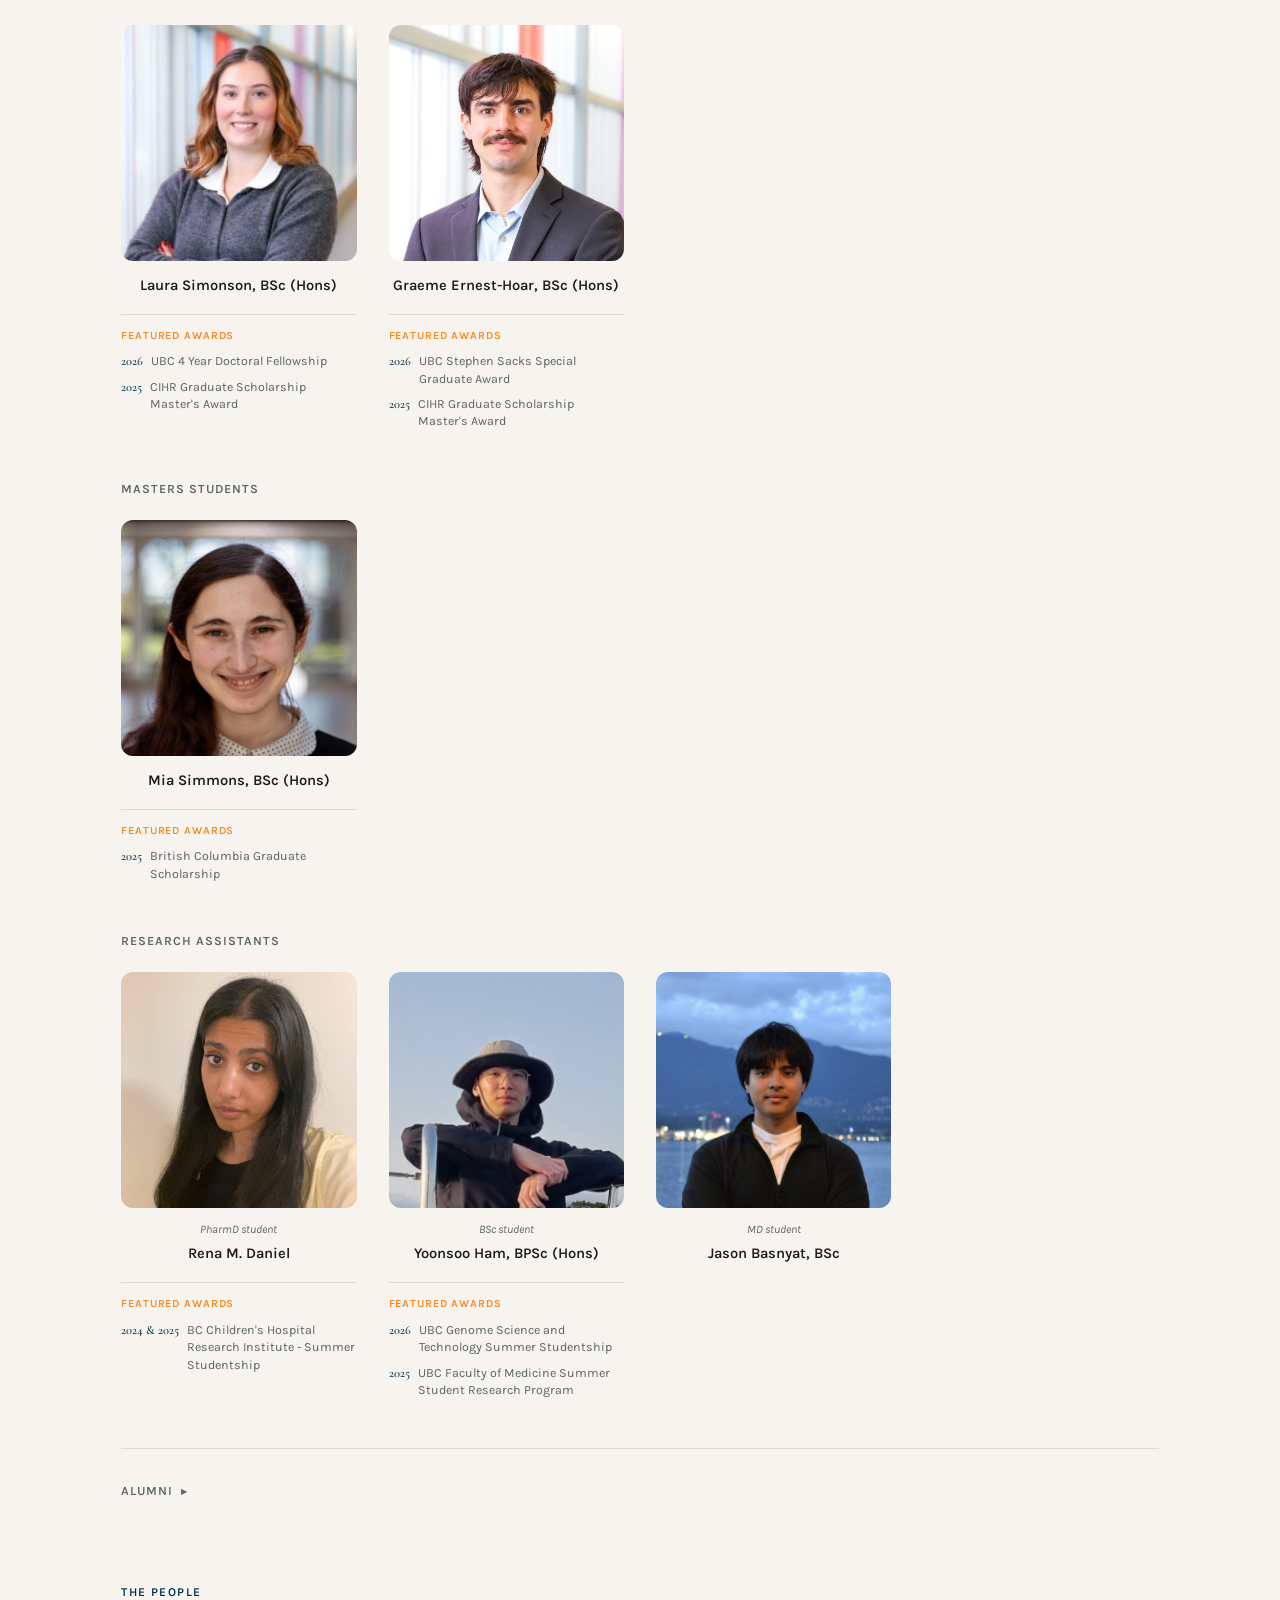
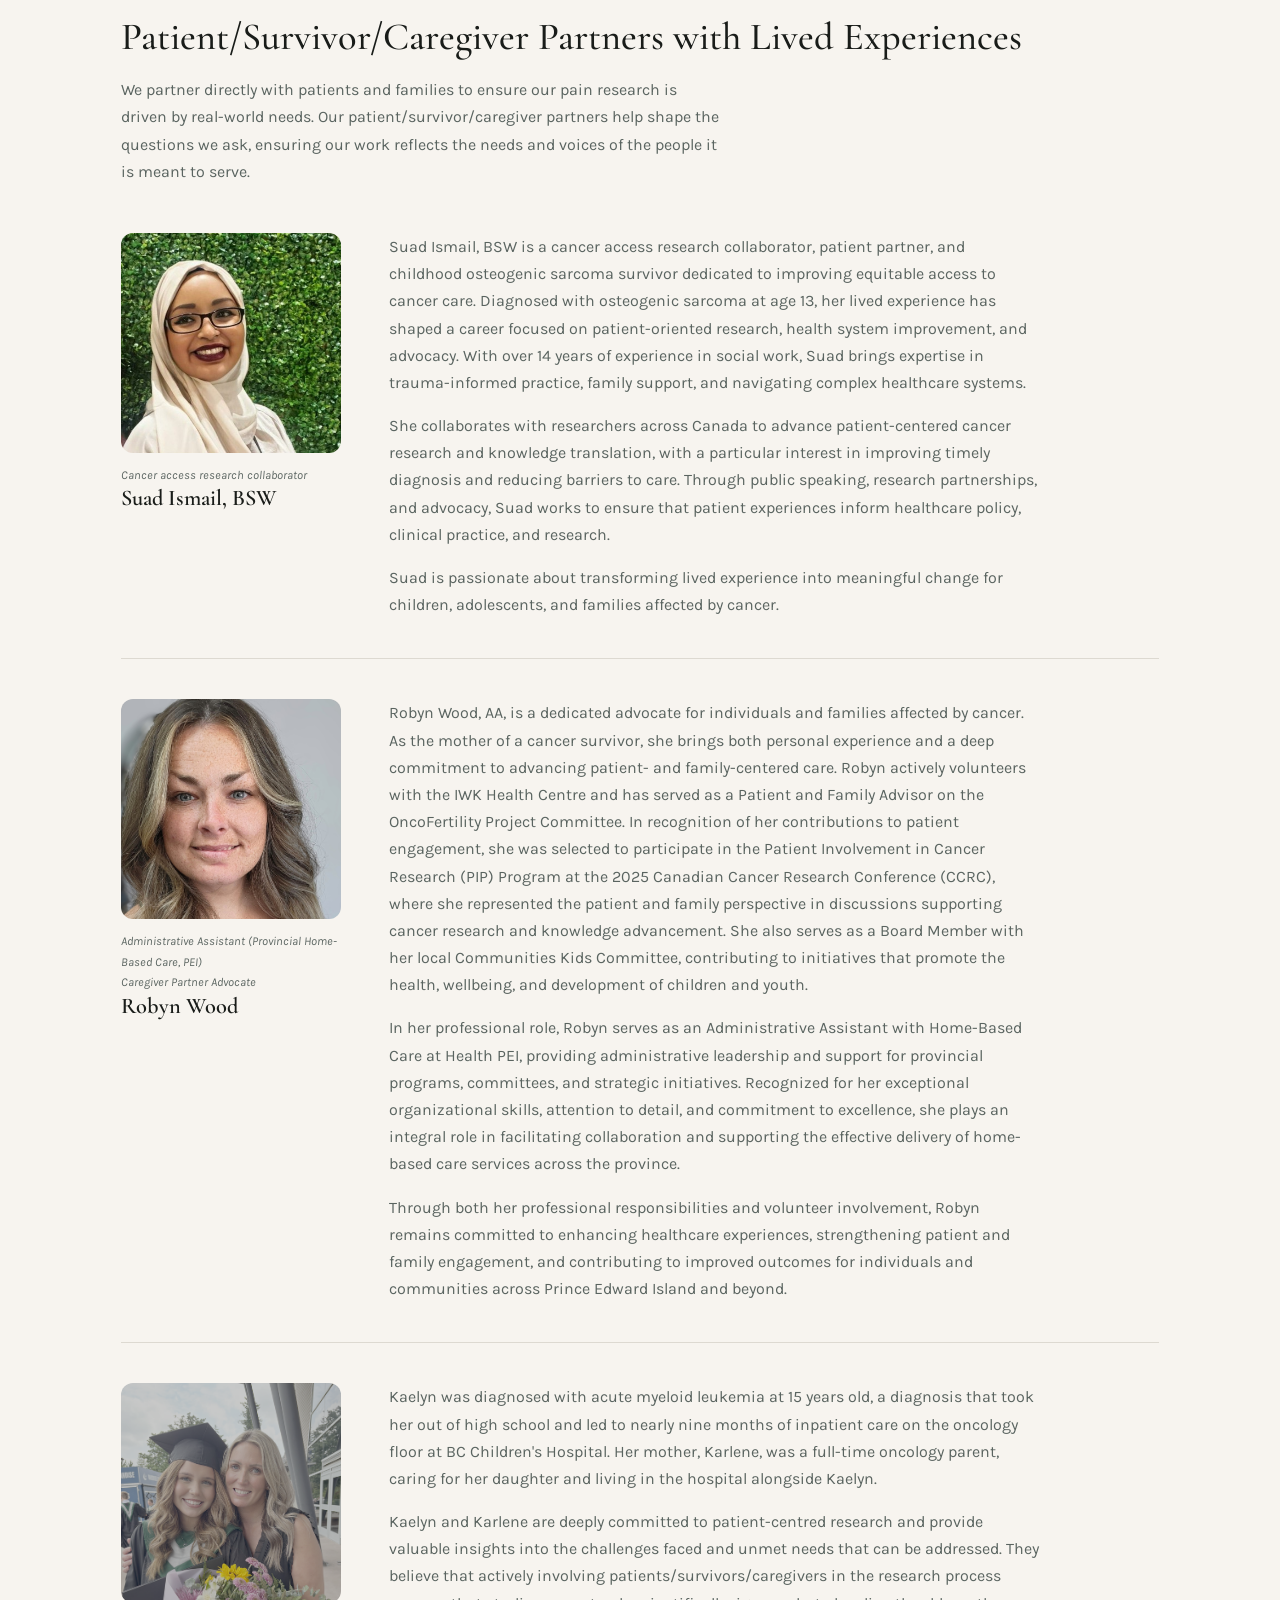
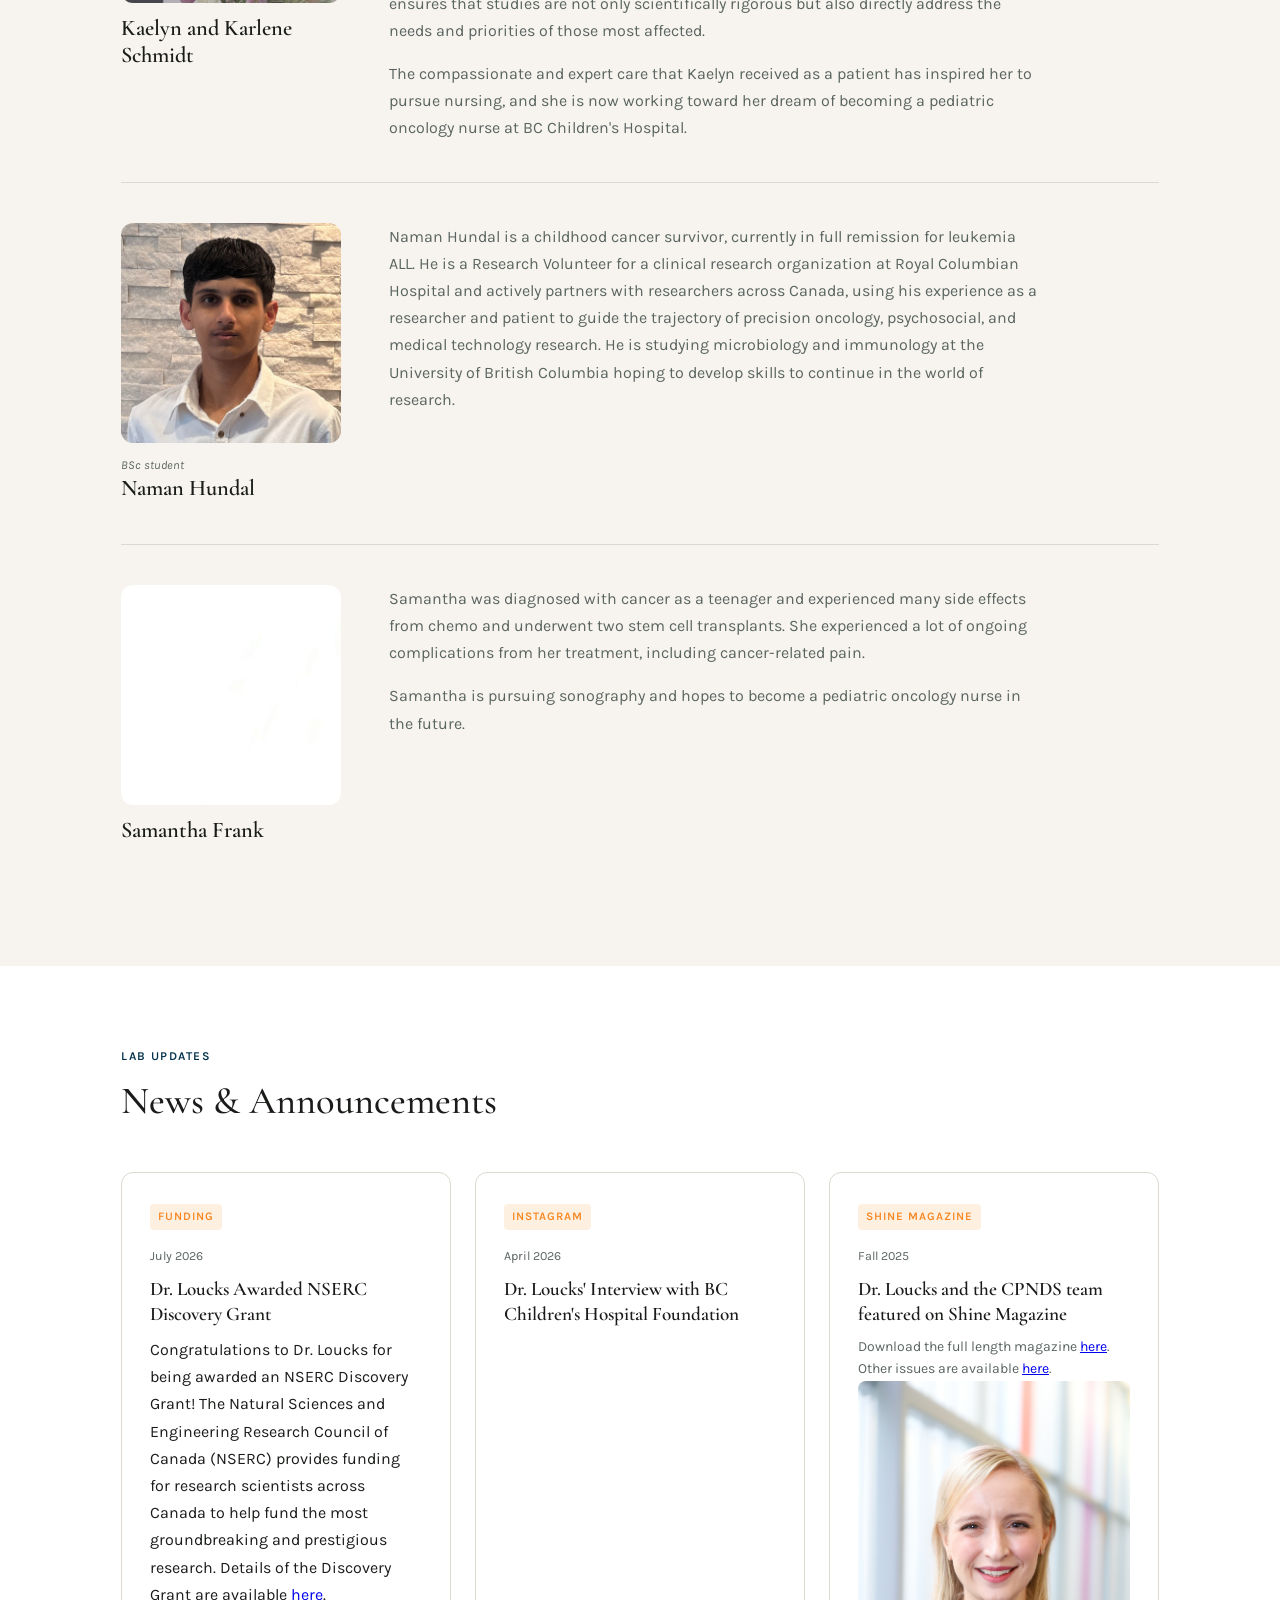
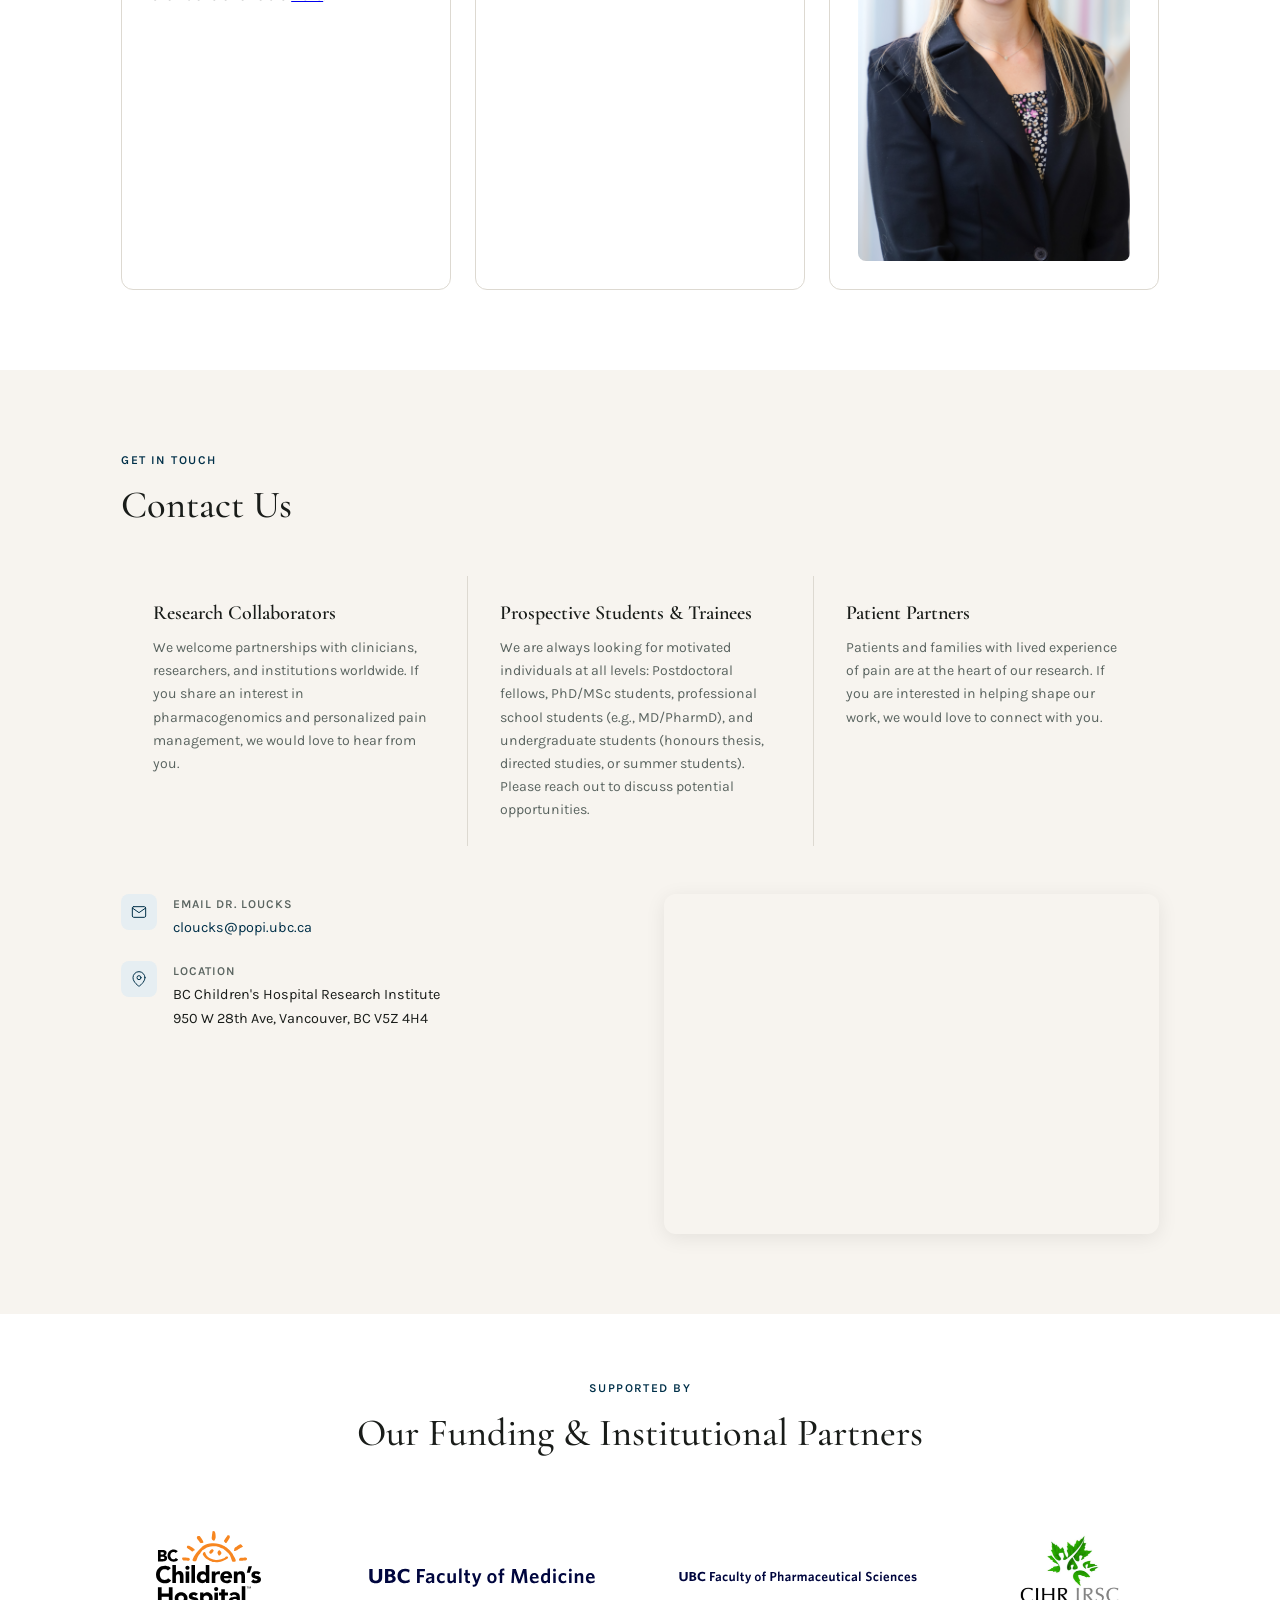
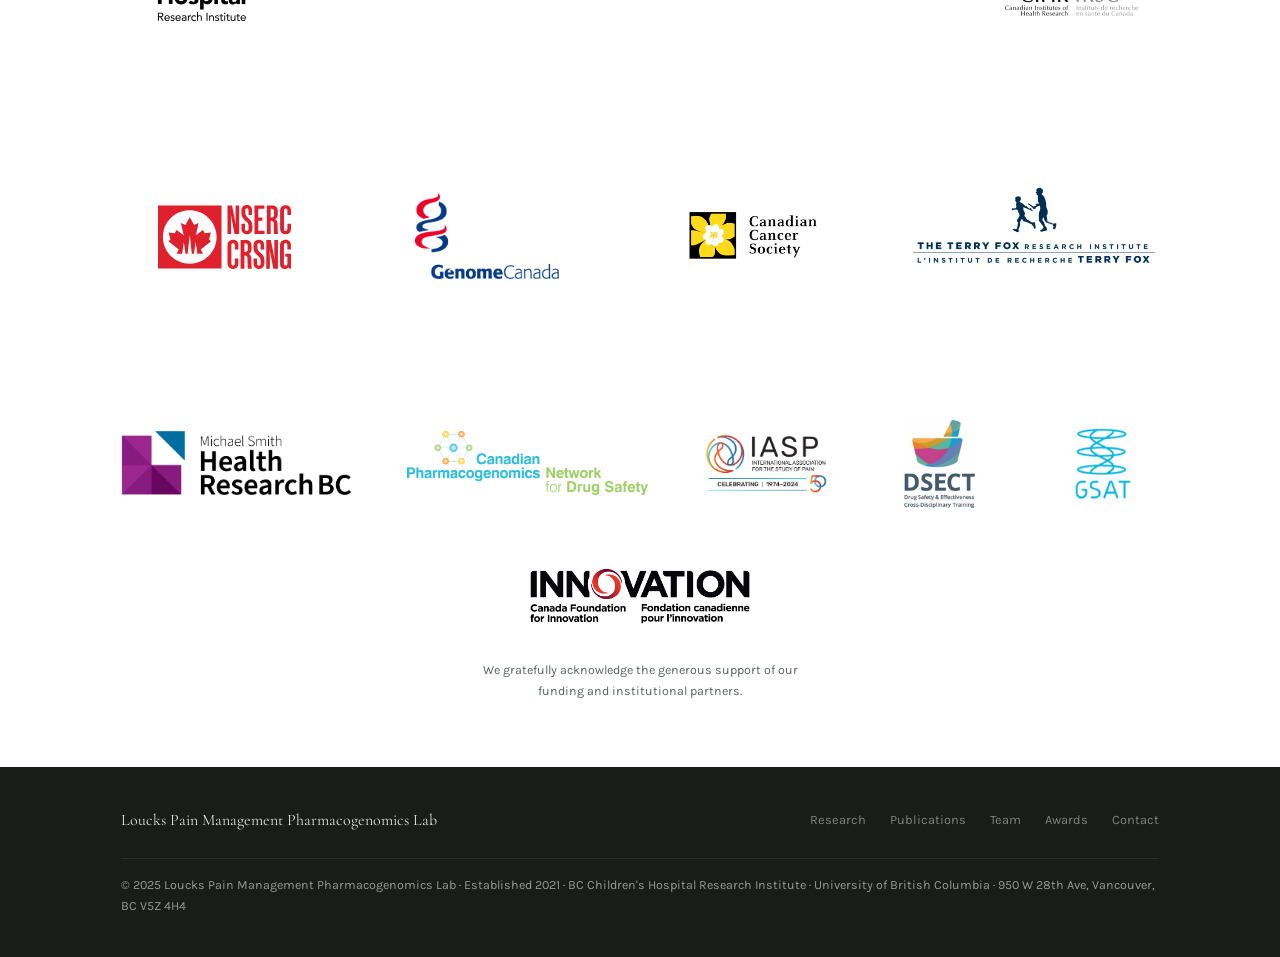
==== commit 2e24ba2a: "Laura's fixes added" ====
--- a/index.html
+++ b/index.html
@@ -87,7 +87,7 @@
       <p class="section-lead">
         Our work follows a <strong>Discovery → Validation → Implementation</strong>
         pipeline — from identifying genetic predictors of individual drug responses in children and
-        determmining their biological relevance to paiun management using <em>C. elegans</em>, to translating
+        determining their biological relevance to pain management using <em>C. elegans</em>, to translating
         findings into clinical policy through patient partnership.
       </p>
     </div>
@@ -593,9 +593,9 @@
   <div class="site-wrap">
     <div class="section-head">
       <div class="section-label">The People</div>
-      <h2 class="section-title">Patient Partners with Lived Experiences</h2>
+      <h2 class="section-title">Patient/Survivor/Caregiver Partners with Lived Experiences</h2>
       <p class="section-lead">
-        We partner directly with patients and families to ensure our pain research is driven by real-world needs. Our patient partners help shape
+        We partner directly with patients and families to ensure our pain research is driven by real-world needs. Our patient/survivor/caregiver partners help shape
         the questions we ask, ensuring our work reflects the needs and voices of the people it is meant to serve.
       </p>
     </div>
